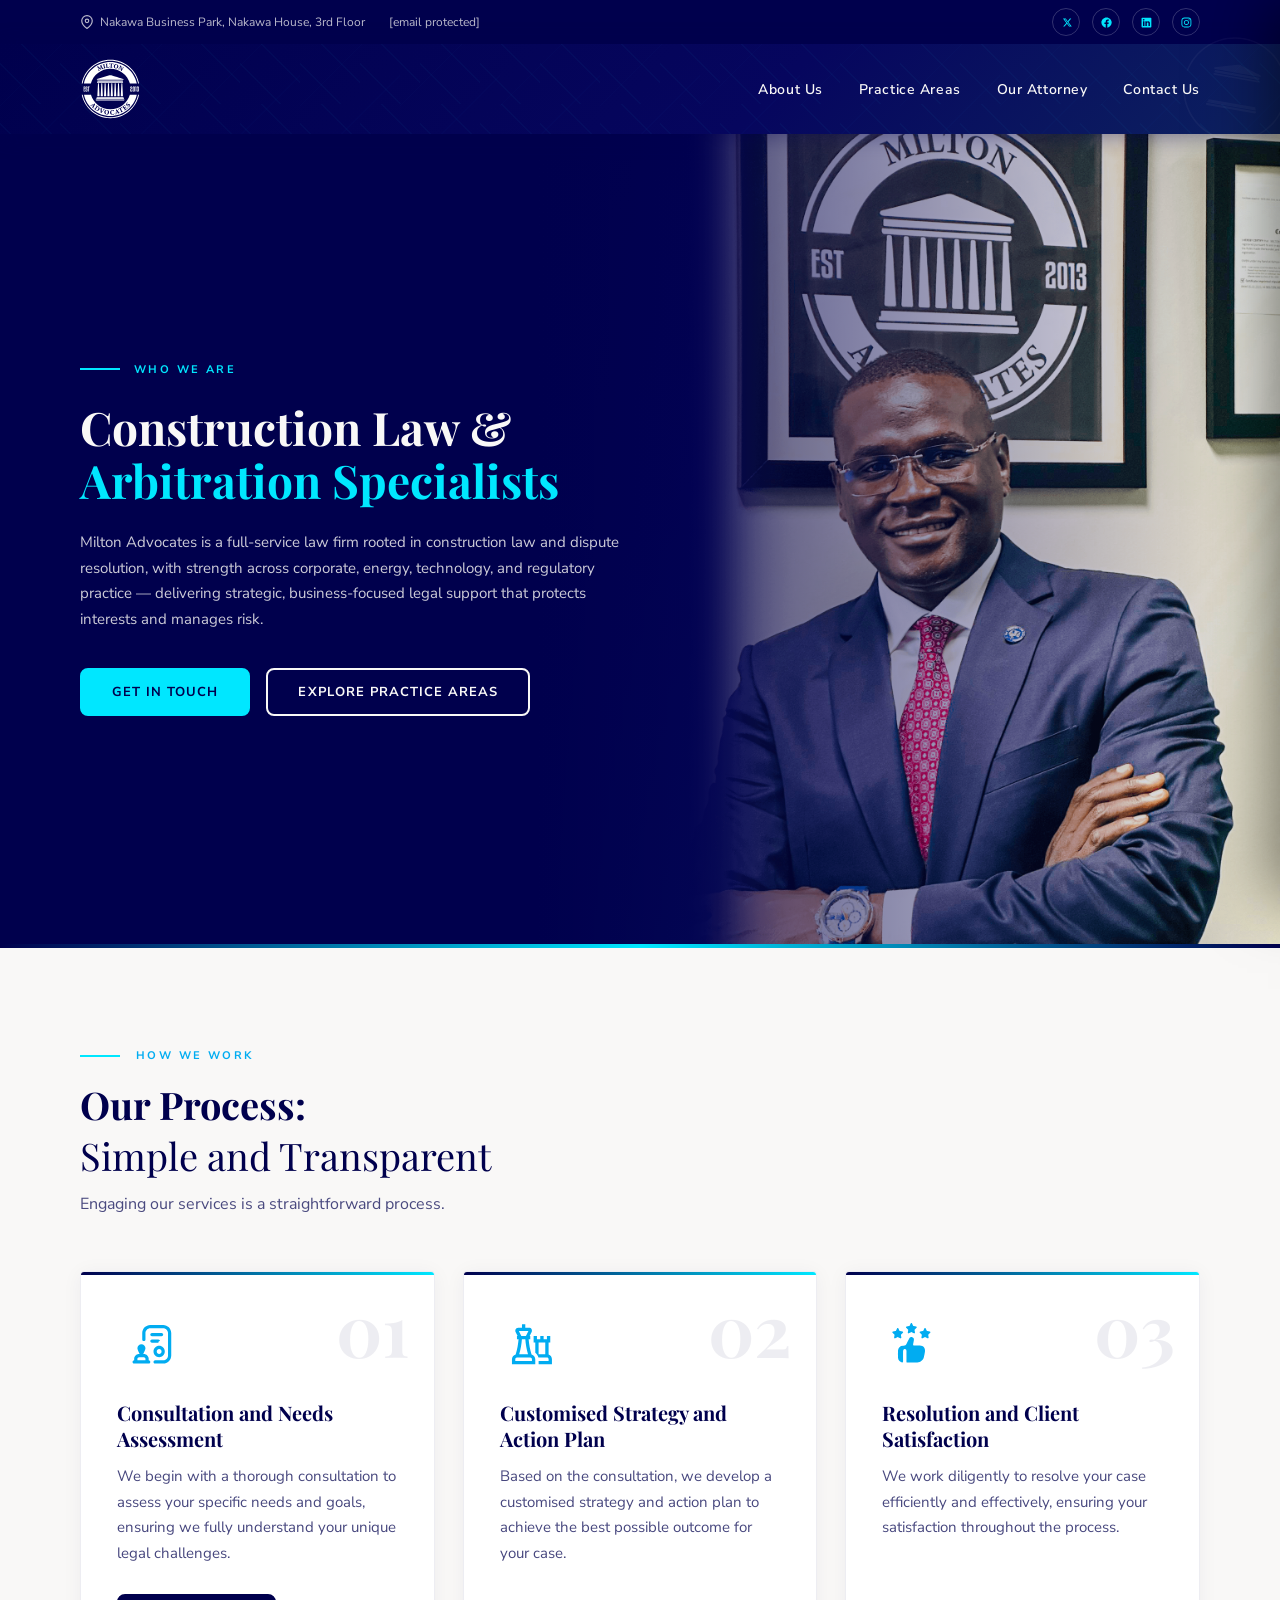
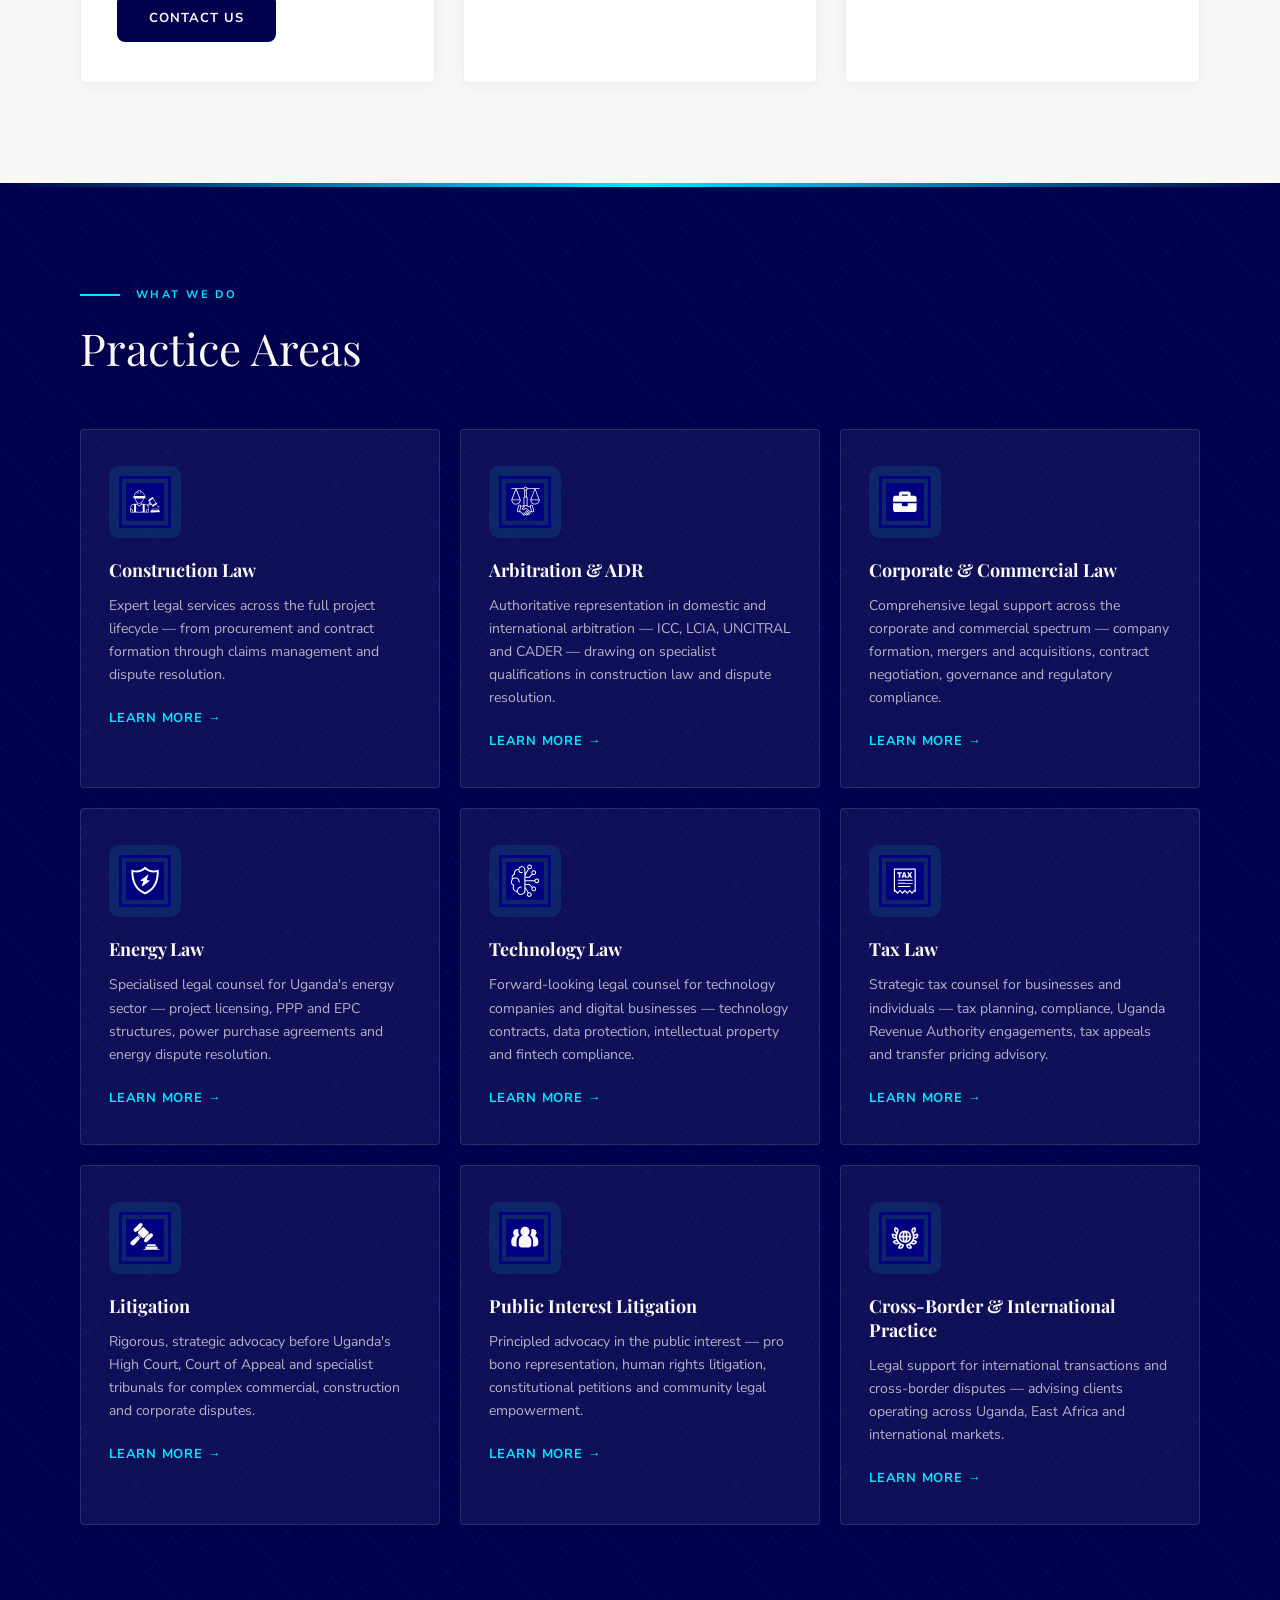
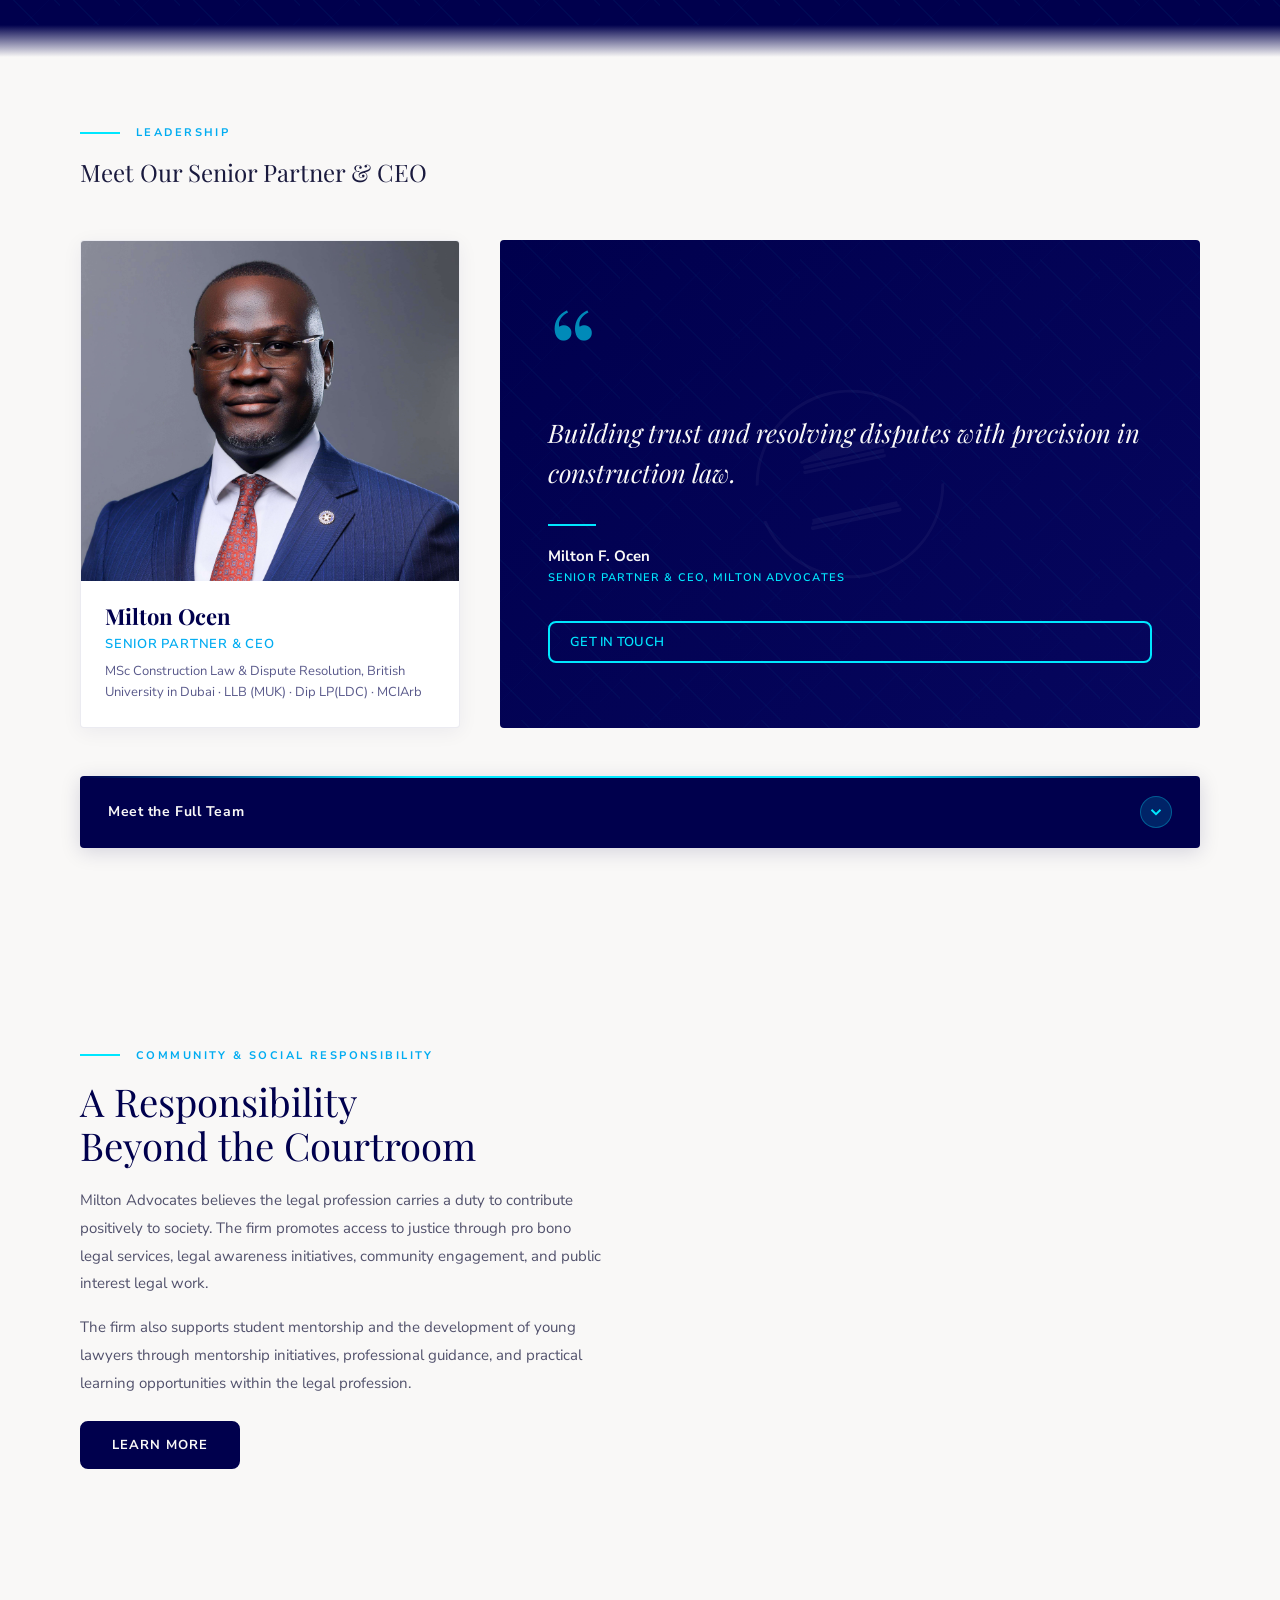
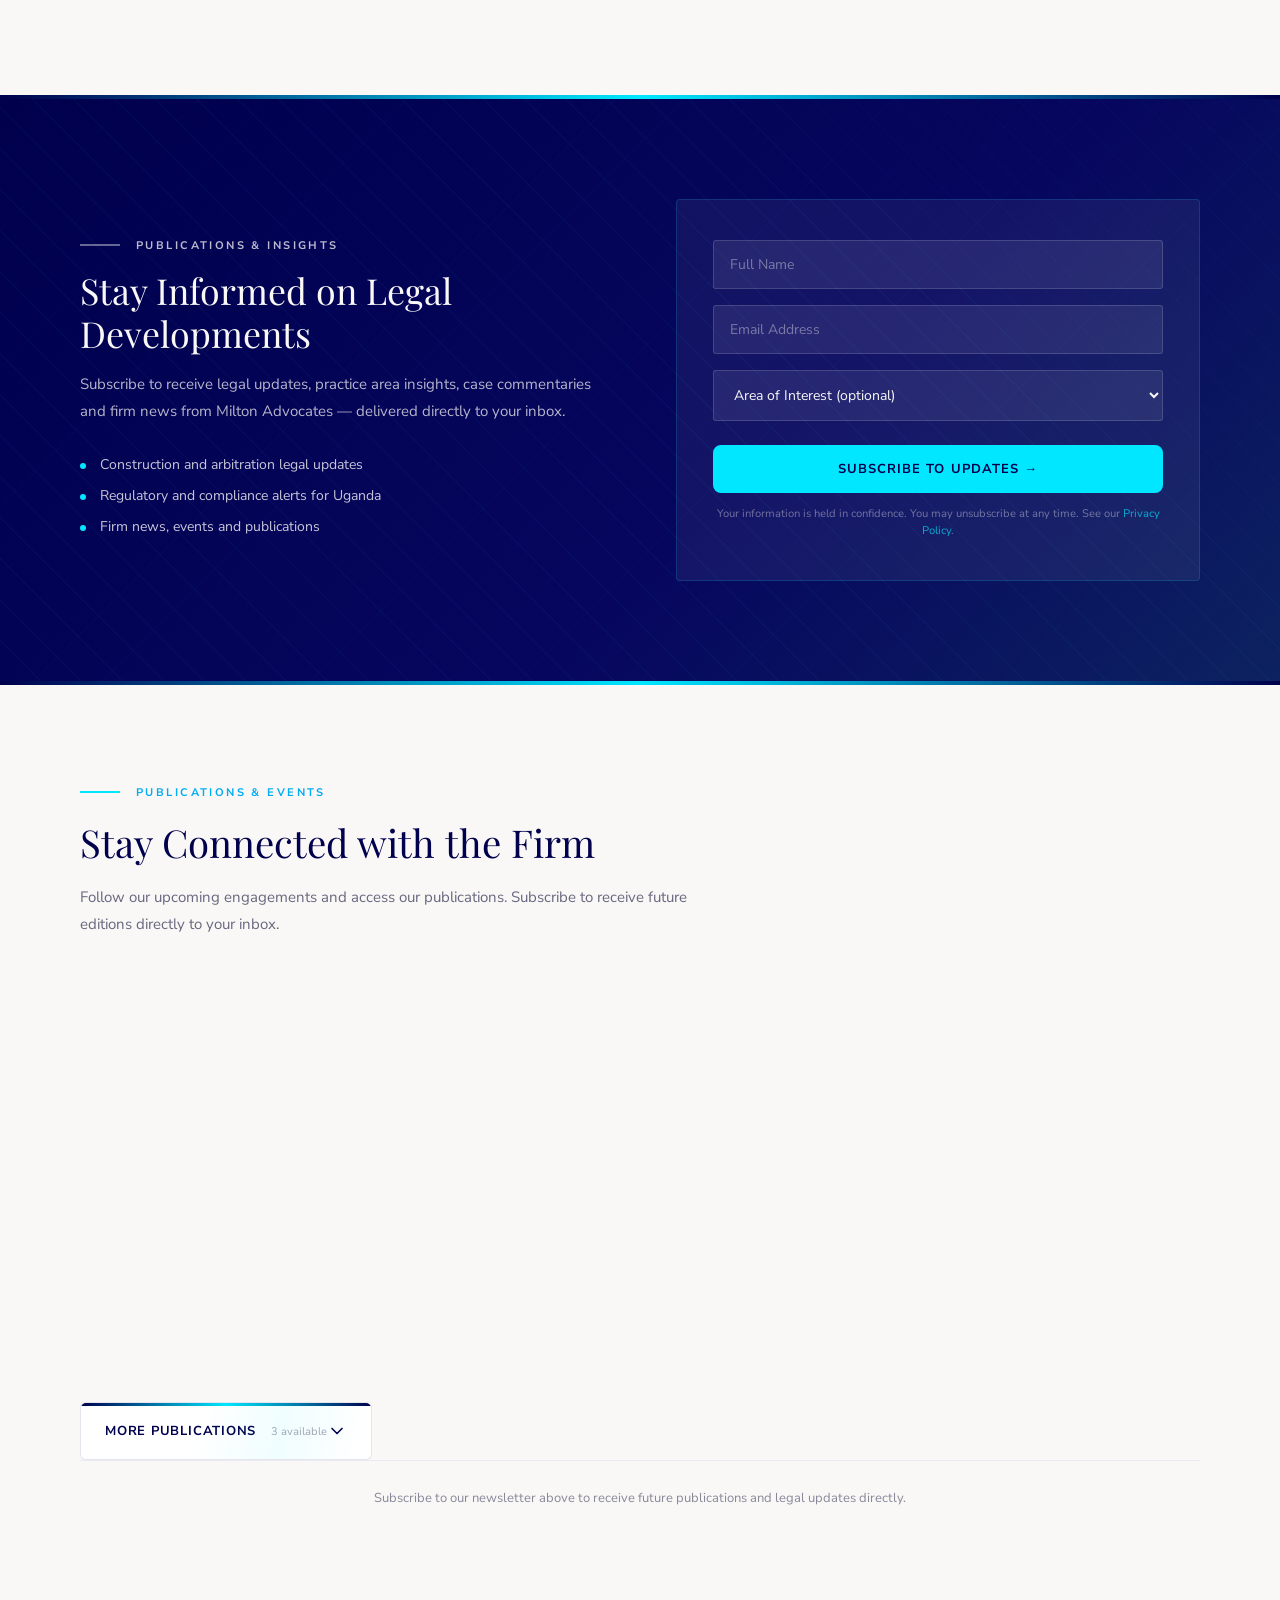
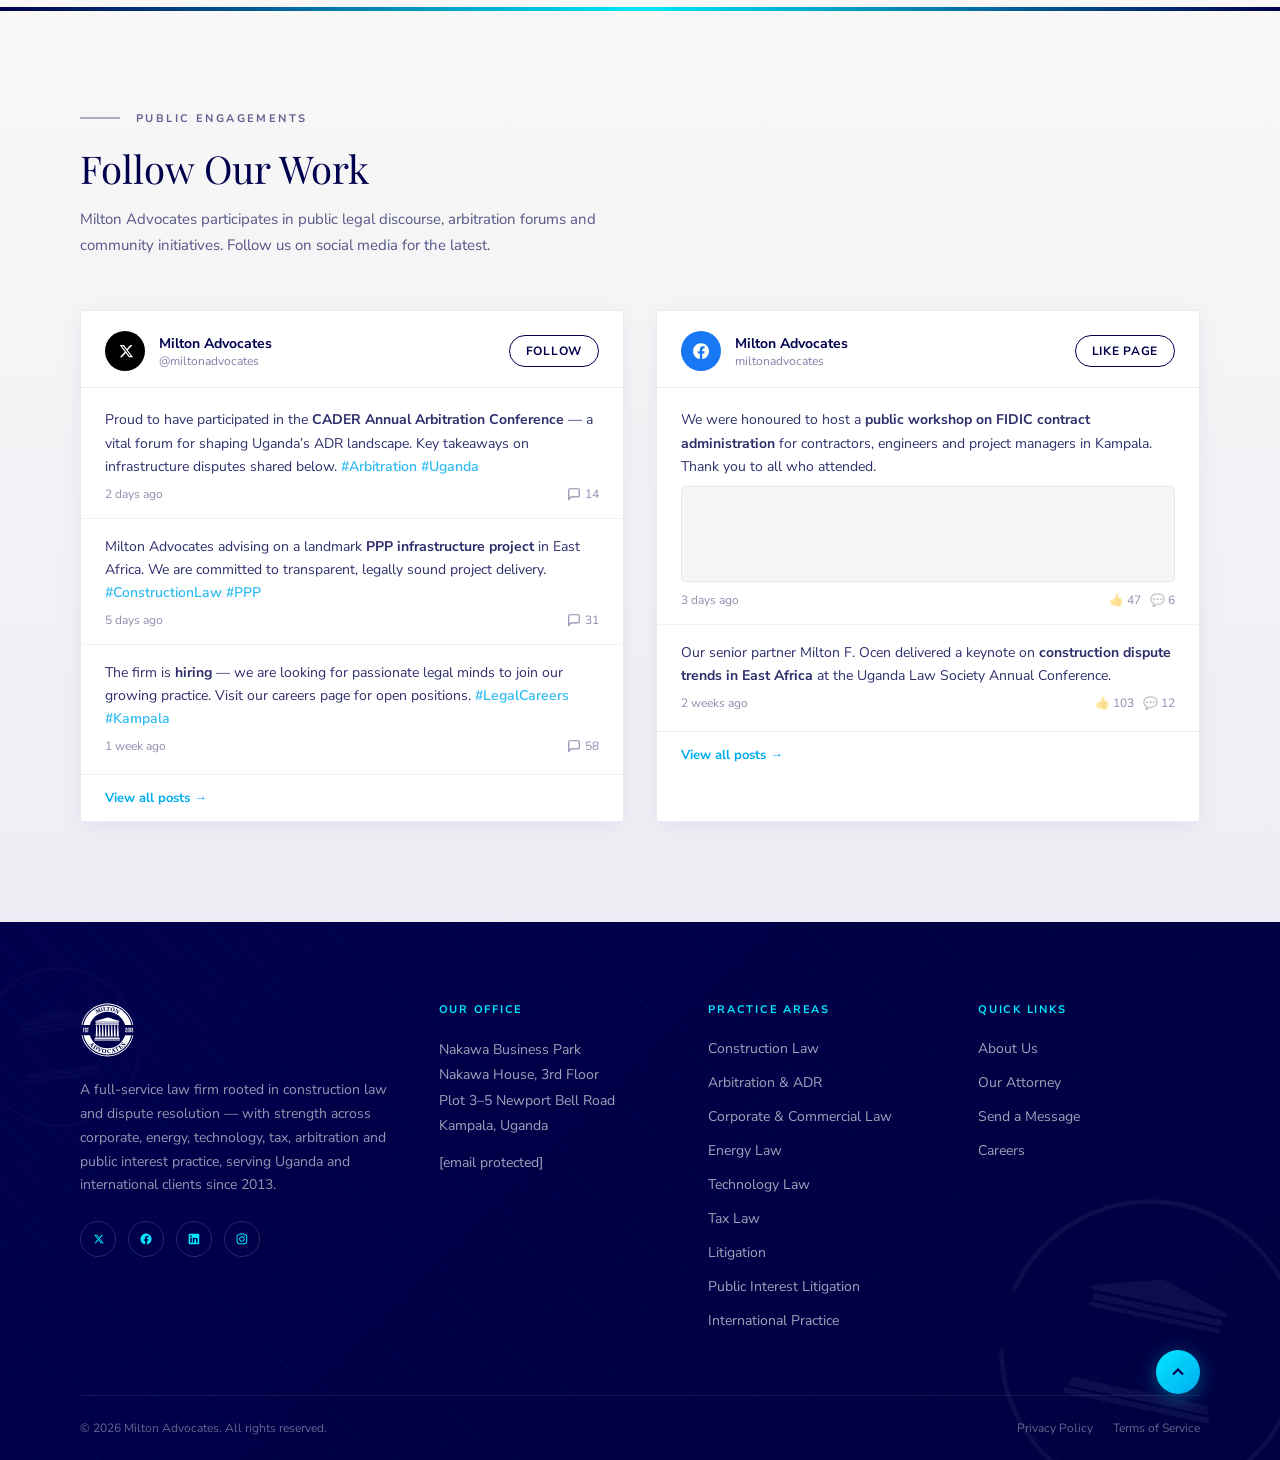
==== index.html @ 7441a6d5 "Update index.html" ====
<!DOCTYPE html>
<html lang="en">
<head>
  <meta charset="UTF-8"/>
  <meta name="viewport" content="width=device-width, initial-scale=1.0"/>
  <meta name="description" content="Milton Advocates is a full-service law firm rooted in construction law and dispute resolution, with strength across corporate, energy, technology, and regulatory practice — serving Uganda and international clients since 2013."/>
  <meta name="theme-color" content="#00004d"/>
  <link rel="icon" type="image/png" href="miltonadvocates-favicon.png"/>
  <meta property="og:title" content="Milton Advocates | Construction Law &amp; Arbitration Specialists"/>
  <meta property="og:description" content="Milton Advocates is a full-service law firm rooted in construction law and dispute resolution, with strength across corporate, energy, technology, and regulatory practice — serving Uganda and international clients since 2013."/>
  <meta property="og:type" content="website"/>
  <meta property="og:url" content="https://www.miltonadvocates.com/"/>
  <meta property="og:site_name" content="Milton Advocates"/>
  <title>Milton Advocates | Construction Law &amp; Arbitration Specialists</title>
  <link rel="preconnect" href="https://fonts.googleapis.com">
  <link rel="preconnect" href="https://fonts.gstatic.com" crossorigin>
  <link href="https://fonts.googleapis.com/css2?family=Playfair+Display:ital,wght@0,400;0,700;0,900;1,400;1,700&family=Nunito+Sans:opsz,wght@6..12,300;6..12,400;6..12,600;6..12,700&display=swap" rel="stylesheet">
  <link rel="stylesheet" href="assets/style.css"/>
</head>
<body>

<div class="top-bar">
    <div class="container">
      <div class="top-bar-left">
        <a href="https://maps.google.com/?q=UAP+Business+Park+Nakawa+House+Kampala" target="_blank" rel="noopener noreferrer">
          <svg width="14" height="14" viewBox="0 0 24 24" fill="none" stroke="currentColor" stroke-width="2"><path d="M21 10c0 7-9 13-9 13s-9-6-9-13a9 9 0 0118 0z"/><circle cx="12" cy="10" r="3"/></svg>
          Nakawa Business Park, Nakawa House, 3rd Floor
        </a>
        <a href="/cdn-cgi/l/email-protection#80e9eee6efc0ede9ecf4efeee1e4f6efe3e1f4e5f3aee3efed"><span class="__cf_email__" data-cfemail="88e1e6eee7c8e5e1e4fce7e6e9ecfee7ebe9fcedfba6ebe7e5">[email&#160;protected]</span></a>
      </div>
      <div class="top-bar-right">
        <a href="https://x.com/miltonadvocates" target="_blank" rel="noopener noreferrer" aria-label="X"><svg viewBox="0 0 102 104" fill="#00e7ff"><path d="M78.36,20.78h10.81l-23.6,26.97,27.77,36.71h-21.73l-17.03-22.26-19.47,22.26h-10.82l25.24-28.85L22.89,20.78h22.29l15.38,20.34,17.8-20.34h0Zm-3.79,57.22h5.98L41.91,26.9h-6.43l39.08,51.09h0Z"/></svg></a>
        <a href="https://facebook.com/miltonadvocates" target="_blank" rel="noopener noreferrer" aria-label="Facebook"><svg viewBox="0 0 102 104" fill="#00e7ff"><path d="M92.63,52.86c0,20.62-15.13,37.72-34.88,40.82v-28.8h9.6l1.83-11.91h-11.43v-7.73c0-3.26,1.6-6.44,6.71-6.44h5.2v-10.14s-4.72-.81-9.22-.81c-9.41,0-15.56,5.71-15.56,16.03v9.08h-10.46v11.91h10.46v28.8c-19.75-3.11-34.88-20.2-34.88-40.82C9.99,30.05,28.49,11.55,51.31,11.55s41.32,18.5,41.32,41.32Z"/></svg></a>
        <a href="https://linkedin.com/company/miltonadvocates" target="_blank" rel="noopener noreferrer" aria-label="LinkedIn"><svg viewBox="0 0 102 104" fill="#00e7ff"><path d="M78.27,80.29h-11.65v-18.24c0-4.35-.08-9.95-6.06-9.95s-7,4.74-7,9.63v18.56h-11.64V42.78h11.18v5.13h.15c2.28-3.9,6.52-6.23,11.03-6.06,11.81,0,13.98,7.77,13.98,17.87v20.58ZM28.78,37.65c-3.73,0-6.76-3.03-6.76-6.76s3.03-6.76,6.76-6.76,6.76,3.03,6.76,6.76c0,3.73-3.03,6.76-6.76,6.76h0m5.82,42.64h-11.66V42.78h11.66v37.51ZM84.08,13.31H17.09c-3.16-.03-5.76,2.5-5.8,5.67V86.25c.04,3.17,2.63,5.71,5.8,5.67H84.08c3.17,.04,5.78-2.5,5.82-5.67V18.98c-.05-3.17-2.65-5.71-5.82-5.67"/></svg></a>
        <a href="https://instagram.com/miltonadvocates" target="_blank" rel="noopener noreferrer" aria-label="Instagram"><svg viewBox="0 0 102 104" fill="#00e7ff"><path d="M50.28,19.05c10.6,0,11.86,.04,16.05,.23,4.33,.2,8.79,1.18,11.94,4.34,3.18,3.18,4.14,7.6,4.34,11.94,.19,4.19,.23,5.44,.23,16.05s-.04,11.86-.23,16.05c-.2,4.31-1.2,8.81-4.34,11.94-3.18,3.18-7.6,4.14-11.94,4.34-4.19,.19-5.44,.23-16.05,.23s-11.86-.04-16.05-.23c-4.27-.2-8.83-1.23-11.94-4.34-3.17-3.17-4.14-7.63-4.34-11.94-.19-4.19-.23-5.44-.23-16.05s.04-11.86,.23-16.05c.2-4.29,1.21-8.82,4.34-11.94,3.18-3.18,7.61-4.14,11.94-4.34,4.19-.19,5.44-.23,16.05-.23m0-7.16c-10.79,0-12.14,.05-16.38,.24-6.14,.28-12.24,1.99-16.67,6.43-4.45,4.45-6.15,10.54-6.43,16.67-.19,4.24-.24,5.59-.24,16.38s.05,12.14,.24,16.38c.28,6.13,2,12.25,6.43,16.67,4.45,4.45,10.54,6.15,16.67,6.43,4.24,.19,5.59,.24,16.38,.24s12.14-.05,16.38-.24c6.14-.28,12.24-1.99,16.67-6.43,4.46-4.46,6.15-10.54,6.43-16.67,.19-4.24,.24-5.59,.24-16.38s-.05-12.14-.24-16.38c-.28-6.14-1.99-12.24-6.43-16.67-4.44-4.44-10.55-6.15-16.67-6.43-4.24-.19-5.59-.24-16.38-.24Z"/><path d="M50.28,31.22c-11.26,0-20.39,9.13-20.39,20.39s9.13,20.39,20.39,20.39,20.39-9.13,20.39-20.39-9.13-20.39-20.39-20.39Zm0,33.63c-7.31,0-13.24-5.93-13.24-13.24s5.93-13.24,13.24-13.24,13.24,5.93,13.24,13.24-5.93,13.24-13.24,13.24Z"/><circle cx="71.49" cy="30.41" r="4.77"/></svg></a>
      </div>
    </div>
  </div>
  <nav class="navbar" id="navbar">
    <div class="navbar-watermark" aria-hidden="true"><svg viewBox="0 0 102 104" xmlns="http://www.w3.org/2000/svg"><path fill="#fff" d="M51,3C27.15,3,7.23,20.12,2.88,42.72h1.52C8.73,20.95,27.97,4.49,51,4.49s42.26,16.46,46.6,38.23h1.52C94.77,20.12,74.85,3,51,3Z"/><path fill="#fff" d="M97.52,61.69c-4.49,21.57-23.63,37.82-46.51,37.82S8.97,83.26,4.48,61.69h-1.52c4.5,22.39,24.33,39.31,48.04,39.31s43.53-16.92,48.03-39.31h-1.52Z"/><rect fill="#fff" x="29.1" y="37.66" width="42.89" height="2.04" rx=".35" ry=".35"/><path fill="#fff" d="M27.96,66.15v1.34c0,.19,.16,.35,.37,.35h44.43c.2,0,.37-.16,.37-.35v-1.34c0-.19-.16-.35-.37-.35H28.33c-.2,0-.37,.16-.37,.35Z"/><path fill="#fff" d="M27.26,67.74v.81c0,.12,.17,.21,.38,.21h45.81c.21,0,.38-.09,.38-.21v-.81c0-.12-.17-.21-.38-.21H27.64c-.21,0-.38,.09-.38,.21Z"/><path fill="#fff" d="M28.6,35.17l20.77-6.14s.04-.01,.05-.02c.2-.07,1.58-.54,3.05,0,1.47,.55,17.65,5.44,20.06,6.17,.24,.07,.44,.25,.53,.49,.14,.36,.12,.83-.93,.89-1.69,.1-41.3,0-42.6,0-1.03,0-1.62-.25-1.51-.81,.06-.28,.29-.5,.57-.58Z"/><path fill="#fff" d="M71.49,42.12H29.34c-1.09,0-.77-1.39-.77-1.39l.06-.2h43.56l.06,.2s.33,1.39-.77,1.39Z"/><path fill="#fff" d="M73.56,71.44H27.28c-1.2,0-.84-1.69-.84-1.69l.07-.24h47.83l.06,.24s.36,1.69-.84,1.69Z"/></svg></div>
    <div class="container">
      <a href="index.html" class="nav-logo"><?xml version="1.0" encoding="UTF-8"?><svg style="height:62px;width:auto;" id="a" xmlns="http://www.w3.org/2000/svg" viewBox="0 0 102 104"><defs><style>.b{fill:#fff;}</style></defs><path class="b" d="M23.33,77.53c-.65,.3-1.6,.78-2.13,1.03-.05,.03-.07,.06-.05,.07,.08,.1,.25,.27,.47,.51,.28,.28,.48,.49,.57,.58,0,0,.06,0,.08-.02,.18-.35,.78-1.49,1.09-2.13,0,0-.03-.04-.04-.04Zm7.74,5.28c-.19-.51-.6-.91-1.05-1.21-.15-.1-.31-.18-.37-.18-.05-.02-.13,.05-.17,.09-.28,.4-1.06,1.57-1.68,2.5-.65,.97-1.18,1.77-1.36,2.1-.04,.09-.08,.28-.06,.42,.08,.38,.5,.73,.67,.84,.41,.26,.89,.35,1.49,.16,.68-.25,1.29-.69,1.98-1.72,.62-.92,.89-2.09,.54-3Zm0,0c-.19-.51-.6-.91-1.05-1.21-.15-.1-.31-.18-.37-.18-.05-.02-.13,.05-.17,.09-.28,.4-1.06,1.57-1.68,2.5-.65,.97-1.18,1.77-1.36,2.1-.04,.09-.08,.28-.06,.42,.08,.38,.5,.73,.67,.84,.41,.26,.89,.35,1.49,.16,.68-.25,1.29-.69,1.98-1.72,.62-.92,.89-2.09,.54-3Zm-7.74-5.28c-.65,.3-1.6,.78-2.13,1.03-.05,.03-.07,.06-.05,.07,.08,.1,.25,.27,.47,.51,.28,.28,.48,.49,.57,.58,0,0,.06,0,.08-.02,.18-.35,.78-1.49,1.09-2.13,0,0-.03-.04-.04-.04Zm0,0c-.65,.3-1.6,.78-2.13,1.03-.05,.03-.07,.06-.05,.07,.08,.1,.25,.27,.47,.51,.28,.28,.48,.49,.57,.58,0,0,.06,0,.08-.02,.18-.35,.78-1.49,1.09-2.13,0,0-.03-.04-.04-.04Zm7.74,5.28c-.19-.51-.6-.91-1.05-1.21-.15-.1-.31-.18-.37-.18-.05-.02-.13,.05-.17,.09-.28,.4-1.06,1.57-1.68,2.5-.65,.97-1.18,1.77-1.36,2.1-.04,.09-.08,.28-.06,.42,.08,.38,.5,.73,.67,.84,.41,.26,.89,.35,1.49,.16,.68-.25,1.29-.69,1.98-1.72,.62-.92,.89-2.09,.54-3Zm15.13,5.39c-.29-.34-.62-.55-1.07-.61-.34-.06-.7-.02-.96,.13-.74,.39-1.14,1.37-1.32,2.51-.17,1.09-.09,2.54,.63,3.41,.29,.33,.66,.57,1.15,.65,.32,.06,.7-.04,.97-.24,.64-.44,.99-1.48,1.15-2.51,.2-1.21,.09-2.57-.55-3.35Zm0,0c-.29-.34-.62-.55-1.07-.61-.34-.06-.7-.02-.96,.13-.74,.39-1.14,1.37-1.32,2.51-.17,1.09-.09,2.54,.63,3.41,.29,.33,.66,.57,1.15,.65,.32,.06,.7-.04,.97-.24,.64-.44,.99-1.48,1.15-2.51,.2-1.21,.09-2.57-.55-3.35Zm-15.13-5.39c-.19-.51-.6-.91-1.05-1.21-.15-.1-.31-.18-.37-.18-.05-.02-.13,.05-.17,.09-.28,.4-1.06,1.57-1.68,2.5-.65,.97-1.18,1.77-1.36,2.1-.04,.09-.08,.28-.06,.42,.08,.38,.5,.73,.67,.84,.41,.26,.89,.35,1.49,.16,.68-.25,1.29-.69,1.98-1.72,.62-.92,.89-2.09,.54-3Zm-7.74-5.28c-.65,.3-1.6,.78-2.13,1.03-.05,.03-.07,.06-.05,.07,.08,.1,.25,.27,.47,.51,.28,.28,.48,.49,.57,.58,0,0,.06,0,.08-.02,.18-.35,.78-1.49,1.09-2.13,0,0-.03-.04-.04-.04Zm0,0c-.65,.3-1.6,.78-2.13,1.03-.05,.03-.07,.06-.05,.07,.08,.1,.25,.27,.47,.51,.28,.28,.48,.49,.57,.58,0,0,.06,0,.08-.02,.18-.35,.78-1.49,1.09-2.13,0,0-.03-.04-.04-.04Zm7.74,5.28c-.19-.51-.6-.91-1.05-1.21-.15-.1-.31-.18-.37-.18-.05-.02-.13,.05-.17,.09-.28,.4-1.06,1.57-1.68,2.5-.65,.97-1.18,1.77-1.36,2.1-.04,.09-.08,.28-.06,.42,.08,.38,.5,.73,.67,.84,.41,.26,.89,.35,1.49,.16,.68-.25,1.29-.69,1.98-1.72,.62-.92,.89-2.09,.54-3Zm15.13,5.39c-.29-.34-.62-.55-1.07-.61-.34-.06-.7-.02-.96,.13-.74,.39-1.14,1.37-1.32,2.51-.17,1.09-.09,2.54,.63,3.41,.29,.33,.66,.57,1.15,.65,.32,.06,.7-.04,.97-.24,.64-.44,.99-1.48,1.15-2.51,.2-1.21,.09-2.57-.55-3.35Zm14.86,.03s-.05,0-.05,0c-.05,.73-.08,1.78-.11,2.37,0,.05,.02,.08,.05,.08,.13-.03,.35-.09,.67-.18,.39-.11,.66-.19,.78-.23,0,0,.02-.05,.02-.08-.23-.33-.94-1.4-1.36-1.98Zm0,0s-.05,0-.05,0c-.05,.73-.08,1.78-.11,2.37,0,.05,.02,.08,.05,.08,.13-.03,.35-.09,.67-.18,.39-.11,.66-.19,.78-.23,0,0,.02-.05,.02-.08-.23-.33-.94-1.4-1.36-1.98Zm-14.86-.03c-.29-.34-.62-.55-1.07-.61-.34-.06-.7-.02-.96,.13-.74,.39-1.14,1.37-1.32,2.51-.17,1.09-.09,2.54,.63,3.41,.29,.33,.66,.57,1.15,.65,.32,.06,.7-.04,.97-.24,.64-.44,.99-1.48,1.15-2.51,.2-1.21,.09-2.57-.55-3.35Zm-15.13-5.39c-.19-.51-.6-.91-1.05-1.21-.15-.1-.31-.18-.37-.18-.05-.02-.13,.05-.17,.09-.28,.4-1.06,1.57-1.68,2.5-.65,.97-1.18,1.77-1.36,2.1-.04,.09-.08,.28-.06,.42,.08,.38,.5,.73,.67,.84,.41,.26,.89,.35,1.49,.16,.68-.25,1.29-.69,1.98-1.72,.62-.92,.89-2.09,.54-3Zm-7.74-5.28c-.65,.3-1.6,.78-2.13,1.03-.05,.03-.07,.06-.05,.07,.08,.1,.25,.27,.47,.51,.28,.28,.48,.49,.57,.58,0,0,.06,0,.08-.02,.18-.35,.78-1.49,1.09-2.13,0,0-.03-.04-.04-.04Zm0,0c-.65,.3-1.6,.78-2.13,1.03-.05,.03-.07,.06-.05,.07,.08,.1,.25,.27,.47,.51,.28,.28,.48,.49,.57,.58,0,0,.06,0,.08-.02,.18-.35,.78-1.49,1.09-2.13,0,0-.03-.04-.04-.04Zm7.74,5.28c-.19-.51-.6-.91-1.05-1.21-.15-.1-.31-.18-.37-.18-.05-.02-.13,.05-.17,.09-.28,.4-1.06,1.57-1.68,2.5-.65,.97-1.18,1.77-1.36,2.1-.04,.09-.08,.28-.06,.42,.08,.38,.5,.73,.67,.84,.41,.26,.89,.35,1.49,.16,.68-.25,1.29-.69,1.98-1.72,.62-.92,.89-2.09,.54-3Zm15.13,5.39c-.29-.34-.62-.55-1.07-.61-.34-.06-.7-.02-.96,.13-.74,.39-1.14,1.37-1.32,2.51-.17,1.09-.09,2.54,.63,3.41,.29,.33,.66,.57,1.15,.65,.32,.06,.7-.04,.97-.24,.64-.44,.99-1.48,1.15-2.51,.2-1.21,.09-2.57-.55-3.35Zm14.86,.03s-.05,0-.05,0c-.05,.73-.08,1.78-.11,2.37,0,.05,.02,.08,.05,.08,.13-.03,.35-.09,.67-.18,.39-.11,.66-.19,.78-.23,0,0,.02-.05,.02-.08-.23-.33-.94-1.4-1.36-1.98Zm0,0s-.05,0-.05,0c-.05,.73-.08,1.78-.11,2.37,0,.05,.02,.08,.05,.08,.13-.03,.35-.09,.67-.18,.39-.11,.66-.19,.78-.23,0,0,.02-.05,.02-.08-.23-.33-.94-1.4-1.36-1.98Zm-14.86-.03c-.29-.34-.62-.55-1.07-.61-.34-.06-.7-.02-.96,.13-.74,.39-1.14,1.37-1.32,2.51-.17,1.09-.09,2.54,.63,3.41,.29,.33,.66,.57,1.15,.65,.32,.06,.7-.04,.97-.24,.64-.44,.99-1.48,1.15-2.51,.2-1.21,.09-2.57-.55-3.35Zm-15.13-5.39c-.19-.51-.6-.91-1.05-1.21-.15-.1-.31-.18-.37-.18-.05-.02-.13,.05-.17,.09-.28,.4-1.06,1.57-1.68,2.5-.65,.97-1.18,1.77-1.36,2.1-.04,.09-.08,.28-.06,.42,.08,.38,.5,.73,.67,.84,.41,.26,.89,.35,1.49,.16,.68-.25,1.29-.69,1.98-1.72,.62-.92,.89-2.09,.54-3Zm-7.74-5.28c-.65,.3-1.6,.78-2.13,1.03-.05,.03-.07,.06-.05,.07,.08,.1,.25,.27,.47,.51,.28,.28,.48,.49,.57,.58,0,0,.06,0,.08-.02,.18-.35,.78-1.49,1.09-2.13,0,0-.03-.04-.04-.04Zm60.32-15.84c-4.17,14.09-17.21,24.36-32.64,24.36s-28.49-10.27-32.65-24.36H6.69c4.44,20.39,22.6,35.66,44.32,35.66s39.86-15.27,44.3-35.66h-11.66Zm-61.17,23.02c-.22-.22-.56-.63-1.22-1.3-.71-.73-1-.97-1.32-1.3,.04-.08,.24-.28,.3-.29,.2,.14,.41,.28,.54,.31,.14,.05,.23-.04,.25-.07,.23-.35,.62-1.14,.81-1.56,0-.03,0-.1-.03-.14-.12-.15-.42-.43-.64-.66-.34-.36-.56-.58-.69-.7-.03-.02-.12-.03-.17-.02-.57,.27-1.25,.57-1.4,.73-.11,.12-.22,.25-.05,.52,.09,.18,.2,.33,.32,.51,0,.07-.25,.25-.32,.26-.25-.25-.55-.61-1.04-1.12-.31-.32-.69-.66-.98-.96,0-.07,.22-.28,.29-.28,.69,.51,.89,.56,1.62,.27,1.6-.62,4.22-1.8,5.06-2.19,.24-.1,.61-.29,.78-.42,.11,.14,.26,.31,.41,.47,.18,.18,.32,.3,.44,.42l-.36,.63c-.56,1.13-1.87,3.74-2.35,4.79-.44,.99-.47,1.1,.06,1.86-.02,.06-.26,.25-.33,.25Zm9.71,1.98c-.71,1.07-1.65,1.6-2.6,1.72-1.24,.16-2.32-.28-3.41-1.01-.61-.4-1.47-1.03-2.43-1.68l-.38-.25c0-.08,.18-.36,.23-.34,.28,.14,.45,.22,.66,.29,.25,.09,.44,0,.65-.24,.2-.25,.79-1.13,1.57-2.3,.72-1.08,1.05-1.57,1.33-2.06,.15-.27,.17-.39,0-.62-.09-.13-.34-.36-.49-.49,0-.07,.19-.31,.25-.33,.21,.14,1.2,.85,1.49,1.05,.79,.51,1.13,.69,1.93,1.22,.9,.59,1.45,1.24,1.72,2.04,.3,1,.09,2.1-.52,3.01Zm4.61,4.27c-.62,.64-1,1.09-1.23,1.39-.22-.11-.73-.31-.98-.39,.03-.55,.05-1.13,.05-1.81,0-1.8,0-3.32,0-4.25-.03-.99-.09-1.29-.42-1.55-.13-.1-.24-.17-.44-.29,0-.09,.14-.37,.2-.38,.38,.15,1.1,.48,1.71,.72,.73,.29,1.51,.56,1.74,.65,.05,.06-.08,.36-.13,.39-.33-.07-.57-.08-.67-.06-.09,.04-.15,.12-.17,.29-.03,.74,0,3.98,0,4.68,0,0,.04,.04,.07,.02,.57-.52,2.39-2.51,2.88-3.15,.27-.32,.32-.57,.06-.77-.15-.11-.38-.26-.66-.41,0-.08,.14-.37,.2-.38,.2,.08,.57,.27,1.39,.59,.73,.29,1.1,.4,1.36,.5,.03,.05-.06,.33-.13,.39-.28-.06-.52-.09-.66-.08-.35,.05-.58,.25-1.01,.66-.7,.7-2,2.04-3.13,3.22Zm11.95,.49c-.14,.89-.51,1.73-1.1,2.31-.95,.91-2.21,1.21-3.46,1.01-1.35-.21-2.21-.78-2.76-1.55-.6-.89-.72-2-.57-2.91,.16-.96,.6-1.93,1.54-2.53,.79-.57,1.88-.86,3.14-.66,2.5,.4,3.54,2.31,3.22,4.33Zm8.1,3.29c-.39,.15-.91,.36-1.8,.41-2.71,.19-4.42-1.03-4.6-3.66-.08-1.36,.48-2.68,1.77-3.42,.63-.38,1.42-.61,2.42-.68,.95-.07,1.93,.04,2.48,.03-.05,.38-.1,1.39-.06,2.04-.05,.08-.41,.13-.44,.07-.17-.69-.29-1.15-.79-1.4-.47-.23-.95-.25-1.44-.22-1.28,.08-2.1,1.14-1.95,3.34,.1,1.65,.95,3.36,2.91,3.23,.35-.02,.81-.1,1.15-.45,.28-.28,.6-.79,.84-1.27,.09,.02,.31,.12,.38,.23-.11,.5-.54,1.52-.87,1.76Zm10.07-2.33c-.29,.08-.82,.2-1.72,.44-.99,.28-1.34,.41-1.78,.55-.05-.07-.13-.35-.11-.41,.22-.11,.44-.23,.53-.32,.1-.1,.08-.23,.06-.25-.21-.36-.72-1.09-.99-1.45-.04-.02-.09-.07-.14-.05-.19,.04-.58,.16-.9,.25-.46,.13-.77,.22-.93,.27-.03,0-.08,.09-.09,.14-.04,.63-.09,1.38-.04,1.57,.06,.17,.13,.32,.43,.3,.21,0,.39-.02,.61-.05,.05,.04,.09,.35,.08,.41-.34,.09-.81,.19-1.49,.39-.43,.11-.9,.28-1.31,.4-.05-.05-.14-.33-.11-.4,.78-.36,.91-.51,1.02-1.29,.21-1.71,.43-4.56,.48-5.49,.03-.25,.04-.68,0-.89,.18-.04,.41-.09,.61-.14,.25-.08,.41-.13,.57-.19l.4,.62c.73,1.02,2.4,3.42,3.09,4.34,.66,.87,.74,.94,1.66,.84,.04,.04,.09,.35,.07,.4Zm3.44-1.73c-.99,.49-1.55,.8-1.9,.97-.08-.03-.22-.3-.18-.37,.25-.17,.52-.34,.64-.45,.25-.21,.28-.37,.08-.87-.5-1.12-1.5-3.13-2.33-4.83,0-.02-.07-.08-.09-.06-.21,.08-.81,.37-1.06,.51-.22,.13-.33,.29-.34,.66,0,.31,0,.7,.07,1.12-.03,.06-.41,.15-.47,.09-.13-.49-.47-1.46-.68-1.97,0-.02,.03-.11,.07-.11,.41-.06,.81-.23,1.07-.35l3.86-1.89c.59-.28,.93-.51,1.17-.74,.04,0,.1,.04,.11,.06,.11,.52,.38,1.29,.67,2.03-.03,.07-.33,.23-.4,.23-.25-.37-.46-.64-.7-.87-.22-.21-.37-.21-.59-.13-.31,.11-.99,.46-1.15,.55-.02,.03-.02,.07,0,.11,.76,1.55,2.08,4.29,2.45,4.96,.11,.21,.25,.4,.52,.37,.22-.02,.39-.09,.8-.23,.07,.03,.18,.32,.16,.39-.44,.21-1.05,.47-1.79,.83Zm9.01-5.73c-.81,.61-1.77,1.28-2.8,2.05-.51,.39-1.2,.95-1.72,1.35-.08-.06-.23-.26-.25-.33,.3-.3,.52-.53,.62-.67,.13-.18,.15-.36-.08-.67-.39-.57-.9-1.24-1.73-2.36-.55-.72-1.12-1.48-1.41-1.8-.23-.25-.35-.28-.57-.2-.19,.06-.38,.17-.57,.29-.08-.02-.25-.29-.23-.35,.38-.28,1.01-.72,1.49-1.07l1.94-1.48c.38-.28,.91-.71,1.22-1.01,0,0,.05,0,.07,.02,.15,.35,.58,1,.97,1.56-.03,.08-.28,.3-.35,.31-.33-.32-.54-.49-.73-.58-.25-.11-.44-.04-.59,.05-.27,.17-1.21,.88-1.35,1.02-.05,.05,0,.2,.03,.25,.46,.63,.92,1.22,1.42,1.88,.04,.04,.1,.05,.13,.02,.25-.19,.92-.69,1.22-.94,.2-.16,.22-.31,.08-.6-.04-.11-.11-.25-.18-.41,.02-.07,.32-.27,.4-.27,.17,.24,.43,.67,.67,.98,.2,.25,.55,.7,.75,.96-.02,.07-.29,.29-.37,.29l-.4-.32c-.17-.1-.33-.15-.55-.03-.19,.11-.93,.68-1.22,.89-.03,.02-.02,.12,0,.14l1.29,1.71c.11,.15,.31,.23,.44,.16,.22-.09,.72-.42,1.25-.84,.44-.33,.55-.47,.57-.89,.03-.35-.05-.83-.16-1.28,.07-.06,.38-.16,.45-.14,.12,.25,.57,1.3,.63,1.76,.03,.11,.04,.22-.39,.54Zm2.18-2.25c-.24-.04-1.38-.77-1.7-1.06-.03-.08,.11-.38,.19-.41,.8,.38,1.36,.47,1.91,.38,.39-.08,.75-.33,1-.58,.39-.41,.45-.98,0-1.39-.41-.39-.84-.47-2.11-.11-1.18,.31-2.19,.57-3.13-.31-1.05-.98-.79-2.37,.16-3.39,.64-.69,1.09-.94,1.54-1.35,.28,.38,.65,.83,1.18,1.39,0,.08-.21,.3-.27,.33-.62-.43-.98-.56-1.34-.48-.32,.04-.57,.2-.82,.47-.44,.47-.39,1.07,.03,1.46,.38,.35,.79,.39,1.38,.25,.59-.16,.94-.25,1.53-.42,1.02-.27,1.69-.2,2.33,.4,.94,.89,.99,2.35-.3,3.72-.57,.61-1.24,.99-1.56,1.11Zm-20.53,5.54c-.05,.73-.08,1.78-.11,2.37,0,.05,.02,.08,.05,.08,.13-.03,.35-.09,.67-.18,.39-.11,.66-.19,.78-.23,0,0,.02-.05,.02-.08-.23-.33-.94-1.4-1.36-1.98,0,0-.05,0-.05,0Zm-15.89-.65c-.34-.06-.7-.02-.96,.13-.74,.39-1.14,1.37-1.32,2.51-.17,1.09-.09,2.54,.63,3.41,.29,.33,.66,.57,1.15,.65,.32,.06,.7-.04,.97-.24,.64-.44,.99-1.48,1.15-2.51,.2-1.21,.09-2.57-.55-3.35-.29-.34-.62-.55-1.07-.61Zm-15.11-5.98c-.15-.1-.31-.18-.37-.18-.05-.02-.13,.05-.17,.09-.28,.4-1.06,1.57-1.68,2.5-.65,.97-1.18,1.77-1.36,2.1-.04,.09-.08,.28-.06,.42,.08,.38,.5,.73,.67,.84,.41,.26,.89,.35,1.49,.16,.68-.25,1.29-.69,1.98-1.72,.62-.92,.89-2.09,.54-3-.19-.51-.6-.91-1.05-1.21Zm-6.69-4.07c-.65,.3-1.6,.78-2.13,1.03-.05,.03-.07,.06-.05,.07,.08,.1,.25,.27,.47,.51,.28,.28,.48,.49,.57,.58,0,0,.06,0,.08-.02,.18-.35,.78-1.49,1.09-2.13,0,0-.03-.04-.04-.04Zm0,0c-.65,.3-1.6,.78-2.13,1.03-.05,.03-.07,.06-.05,.07,.08,.1,.25,.27,.47,.51,.28,.28,.48,.49,.57,.58,0,0,.06,0,.08-.02,.18-.35,.78-1.49,1.09-2.13,0,0-.03-.04-.04-.04Zm7.74,5.28c-.19-.51-.6-.91-1.05-1.21-.15-.1-.31-.18-.37-.18-.05-.02-.13,.05-.17,.09-.28,.4-1.06,1.57-1.68,2.5-.65,.97-1.18,1.77-1.36,2.1-.04,.09-.08,.28-.06,.42,.08,.38,.5,.73,.67,.84,.41,.26,.89,.35,1.49,.16,.68-.25,1.29-.69,1.98-1.72,.62-.92,.89-2.09,.54-3Zm15.13,5.39c-.29-.34-.62-.55-1.07-.61-.34-.06-.7-.02-.96,.13-.74,.39-1.14,1.37-1.32,2.51-.17,1.09-.09,2.54,.63,3.41,.29,.33,.66,.57,1.15,.65,.32,.06,.7-.04,.97-.24,.64-.44,.99-1.48,1.15-2.51,.2-1.21,.09-2.57-.55-3.35Zm14.86,.03s-.05,0-.05,0c-.05,.73-.08,1.78-.11,2.37,0,.05,.02,.08,.05,.08,.13-.03,.35-.09,.67-.18,.39-.11,.66-.19,.78-.23,0,0,.02-.05,.02-.08-.23-.33-.94-1.4-1.36-1.98Zm0,0s-.05,0-.05,0c-.05,.73-.08,1.78-.11,2.37,0,.05,.02,.08,.05,.08,.13-.03,.35-.09,.67-.18,.39-.11,.66-.19,.78-.23,0,0,.02-.05,.02-.08-.23-.33-.94-1.4-1.36-1.98Zm-14.86-.03c-.29-.34-.62-.55-1.07-.61-.34-.06-.7-.02-.96,.13-.74,.39-1.14,1.37-1.32,2.51-.17,1.09-.09,2.54,.63,3.41,.29,.33,.66,.57,1.15,.65,.32,.06,.7-.04,.97-.24,.64-.44,.99-1.48,1.15-2.51,.2-1.21,.09-2.57-.55-3.35Zm-15.13-5.39c-.19-.51-.6-.91-1.05-1.21-.15-.1-.31-.18-.37-.18-.05-.02-.13,.05-.17,.09-.28,.4-1.06,1.57-1.68,2.5-.65,.97-1.18,1.77-1.36,2.1-.04,.09-.08,.28-.06,.42,.08,.38,.5,.73,.67,.84,.41,.26,.89,.35,1.49,.16,.68-.25,1.29-.69,1.98-1.72,.62-.92,.89-2.09,.54-3Zm-7.74-5.28c-.65,.3-1.6,.78-2.13,1.03-.05,.03-.07,.06-.05,.07,.08,.1,.25,.27,.47,.51,.28,.28,.48,.49,.57,.58,0,0,.06,0,.08-.02,.18-.35,.78-1.49,1.09-2.13,0,0-.03-.04-.04-.04Zm0,0c-.65,.3-1.6,.78-2.13,1.03-.05,.03-.07,.06-.05,.07,.08,.1,.25,.27,.47,.51,.28,.28,.48,.49,.57,.58,0,0,.06,0,.08-.02,.18-.35,.78-1.49,1.09-2.13,0,0-.03-.04-.04-.04Zm7.74,5.28c-.19-.51-.6-.91-1.05-1.21-.15-.1-.31-.18-.37-.18-.05-.02-.13,.05-.17,.09-.28,.4-1.06,1.57-1.68,2.5-.65,.97-1.18,1.77-1.36,2.1-.04,.09-.08,.28-.06,.42,.08,.38,.5,.73,.67,.84,.41,.26,.89,.35,1.49,.16,.68-.25,1.29-.69,1.98-1.72,.62-.92,.89-2.09,.54-3Zm15.13,5.39c-.29-.34-.62-.55-1.07-.61-.34-.06-.7-.02-.96,.13-.74,.39-1.14,1.37-1.32,2.51-.17,1.09-.09,2.54,.63,3.41,.29,.33,.66,.57,1.15,.65,.32,.06,.7-.04,.97-.24,.64-.44,.99-1.48,1.15-2.51,.2-1.21,.09-2.57-.55-3.35Zm0,0c-.29-.34-.62-.55-1.07-.61-.34-.06-.7-.02-.96,.13-.74,.39-1.14,1.37-1.32,2.51-.17,1.09-.09,2.54,.63,3.41,.29,.33,.66,.57,1.15,.65,.32,.06,.7-.04,.97-.24,.64-.44,.99-1.48,1.15-2.51,.2-1.21,.09-2.57-.55-3.35Zm-15.13-5.39c-.19-.51-.6-.91-1.05-1.21-.15-.1-.31-.18-.37-.18-.05-.02-.13,.05-.17,.09-.28,.4-1.06,1.57-1.68,2.5-.65,.97-1.18,1.77-1.36,2.1-.04,.09-.08,.28-.06,.42,.08,.38,.5,.73,.67,.84,.41,.26,.89,.35,1.49,.16,.68-.25,1.29-.69,1.98-1.72,.62-.92,.89-2.09,.54-3Zm-7.74-5.28c-.65,.3-1.6,.78-2.13,1.03-.05,.03-.07,.06-.05,.07,.08,.1,.25,.27,.47,.51,.28,.28,.48,.49,.57,.58,0,0,.06,0,.08-.02,.18-.35,.78-1.49,1.09-2.13,0,0-.03-.04-.04-.04Zm0,0c-.65,.3-1.6,.78-2.13,1.03-.05,.03-.07,.06-.05,.07,.08,.1,.25,.27,.47,.51,.28,.28,.48,.49,.57,.58,0,0,.06,0,.08-.02,.18-.35,.78-1.49,1.09-2.13,0,0-.03-.04-.04-.04Zm7.74,5.28c-.19-.51-.6-.91-1.05-1.21-.15-.1-.31-.18-.37-.18-.05-.02-.13,.05-.17,.09-.28,.4-1.06,1.57-1.68,2.5-.65,.97-1.18,1.77-1.36,2.1-.04,.09-.08,.28-.06,.42,.08,.38,.5,.73,.67,.84,.41,.26,.89,.35,1.49,.16,.68-.25,1.29-.69,1.98-1.72,.62-.92,.89-2.09,.54-3Zm0,0c-.19-.51-.6-.91-1.05-1.21-.15-.1-.31-.18-.37-.18-.05-.02-.13,.05-.17,.09-.28,.4-1.06,1.57-1.68,2.5-.65,.97-1.18,1.77-1.36,2.1-.04,.09-.08,.28-.06,.42,.08,.38,.5,.73,.67,.84,.41,.26,.89,.35,1.49,.16,.68-.25,1.29-.69,1.98-1.72,.62-.92,.89-2.09,.54-3Zm-7.74-5.28c-.65,.3-1.6,.78-2.13,1.03-.05,.03-.07,.06-.05,.07,.08,.1,.25,.27,.47,.51,.28,.28,.48,.49,.57,.58,0,0,.06,0,.08-.02,.18-.35,.78-1.49,1.09-2.13,0,0-.03-.04-.04-.04Zm0,0c-.65,.3-1.6,.78-2.13,1.03-.05,.03-.07,.06-.05,.07,.08,.1,.25,.27,.47,.51,.28,.28,.48,.49,.57,.58,0,0,.06,0,.08-.02,.18-.35,.78-1.49,1.09-2.13,0,0-.03-.04-.04-.04Zm0,0c-.65,.3-1.6,.78-2.13,1.03-.05,.03-.07,.06-.05,.07,.08,.1,.25,.27,.47,.51,.28,.28,.48,.49,.57,.58,0,0,.06,0,.08-.02,.18-.35,.78-1.49,1.09-2.13,0,0-.03-.04-.04-.04ZM62.12,11.46c-.25-.35-.53-.57-.96-.68-.31-.08-.66-.08-.91,.03-.74,.29-1.22,1.19-1.5,2.25-.26,1.02-.33,2.4,.27,3.3,.25,.34,.57,.6,1.03,.73,.3,.08,.66,.03,.94-.13,.65-.36,1.08-1.31,1.33-2.26,.3-1.13,.33-2.43-.2-3.23Zm0,0c-.25-.35-.53-.57-.96-.68-.31-.08-.66-.08-.91,.03-.74,.29-1.22,1.19-1.5,2.25-.26,1.02-.33,2.4,.27,3.3,.25,.34,.57,.6,1.03,.73,.3,.08,.66,.03,.94-.13,.65-.36,1.08-1.31,1.33-2.26,.3-1.13,.33-2.43-.2-3.23Zm0,0c-.25-.35-.53-.57-.96-.68-.31-.08-.66-.08-.91,.03-.74,.29-1.22,1.19-1.5,2.25-.26,1.02-.33,2.4,.27,3.3,.25,.34,.57,.6,1.03,.73,.3,.08,.66,.03,.94-.13,.65-.36,1.08-1.31,1.33-2.26,.3-1.13,.33-2.43-.2-3.23Zm0,0c-.25-.35-.53-.57-.96-.68-.31-.08-.66-.08-.91,.03-.74,.29-1.22,1.19-1.5,2.25-.26,1.02-.33,2.4,.27,3.3,.25,.34,.57,.6,1.03,.73,.3,.08,.66,.03,.94-.13,.65-.36,1.08-1.31,1.33-2.26,.3-1.13,.33-2.43-.2-3.23Zm0,0c-.25-.35-.53-.57-.96-.68-.31-.08-.66-.08-.91,.03-.74,.29-1.22,1.19-1.5,2.25-.26,1.02-.33,2.4,.27,3.3,.25,.34,.57,.6,1.03,.73,.3,.08,.66,.03,.94-.13,.65-.36,1.08-1.31,1.33-2.26,.3-1.13,.33-2.43-.2-3.23Zm0,0c-.25-.35-.53-.57-.96-.68-.31-.08-.66-.08-.91,.03-.74,.29-1.22,1.19-1.5,2.25-.26,1.02-.33,2.4,.27,3.3,.25,.34,.57,.6,1.03,.73,.3,.08,.66,.03,.94-.13,.65-.36,1.08-1.31,1.33-2.26,.3-1.13,.33-2.43-.2-3.23Zm0,0c-.25-.35-.53-.57-.96-.68-.31-.08-.66-.08-.91,.03-.74,.29-1.22,1.19-1.5,2.25-.26,1.02-.33,2.4,.27,3.3,.25,.34,.57,.6,1.03,.73,.3,.08,.66,.03,.94-.13,.65-.36,1.08-1.31,1.33-2.26,.3-1.13,.33-2.43-.2-3.23Zm0,0c-.25-.35-.53-.57-.96-.68-.31-.08-.66-.08-.91,.03-.74,.29-1.22,1.19-1.5,2.25-.26,1.02-.33,2.4,.27,3.3,.25,.34,.57,.6,1.03,.73,.3,.08,.66,.03,.94-.13,.65-.36,1.08-1.31,1.33-2.26,.3-1.13,.33-2.43-.2-3.23Zm0,0c-.25-.35-.53-.57-.96-.68-.31-.08-.66-.08-.91,.03-.74,.29-1.22,1.19-1.5,2.25-.26,1.02-.33,2.4,.27,3.3,.25,.34,.57,.6,1.03,.73,.3,.08,.66,.03,.94-.13,.65-.36,1.08-1.31,1.33-2.26,.3-1.13,.33-2.43-.2-3.23Zm0,0c-.25-.35-.53-.57-.96-.68-.31-.08-.66-.08-.91,.03-.74,.29-1.22,1.19-1.5,2.25-.26,1.02-.33,2.4,.27,3.3,.25,.34,.57,.6,1.03,.73,.3,.08,.66,.03,.94-.13,.65-.36,1.08-1.31,1.33-2.26,.3-1.13,.33-2.43-.2-3.23Zm-11.12-4.81C29.14,6.66,10.89,22.13,6.6,42.72h11.63c4.04-14.29,17.18-24.76,32.77-24.76s28.72,10.47,32.76,24.76h11.63C91.11,22.13,72.87,6.66,51,6.66Zm-13.34,11.68c-.57,.27-1.01,.51-1.47,.73-.07-.04-.18-.3-.17-.36,.23-.17,.38-.27,.5-.39,.13-.15,.1-.31-.03-.63-.37-.84-1.29-2.76-1.77-3.78-.02,0-.04,.02-.06,.02,.04,1.3,.09,4.65,.2,5.64-.05,.06-.41,.22-.46,.23-.66-.74-2.09-2.02-4.09-3.83-.02,0-.04,.03-.05,.06,.32,.85,1.2,3.01,1.55,3.75,.18,.38,.32,.48,.67,.42,.21-.03,.4-.07,.73-.18,.06,.02,.16,.3,.15,.37-.35,.17-.77,.33-1.47,.65-.41,.2-.83,.43-1.22,.62-.06-.04-.2-.29-.17-.36,.18-.12,.35-.23,.48-.34,.25-.23,.31-.41,.15-.92-.28-.84-1.27-3.54-1.63-4.38-.08-.2-.24-.4-.5-.38-.23,.02-.51,.1-.83,.19-.05-.04-.15-.34-.13-.38,.8-.38,1.53-.68,2.53-1.15,.11,.2,.3,.4,.51,.57,.84,.72,2.45,2.08,3,2.51,.03,0,.06,0,.07-.03,.03-.68,.03-3.05-.02-3.95-.02-.27-.05-.57-.1-.73,1.18-.56,1.67-.83,2.3-1.12,.05,0,.19,.29,.17,.35-.27,.19-.45,.32-.58,.43-.21,.21-.16,.4-.03,.67,.33,.75,1.75,3.55,2.15,4.25,.15,.26,.31,.48,.64,.41,.16-.03,.4-.09,.65-.16,.07,.04,.17,.3,.14,.38-.35,.16-.77,.32-1.8,.81Zm5.51-1.5c-.46,.1-.9,.2-1.69,.4-1.01,.26-1.34,.39-1.76,.5-.08-.04-.15-.33-.1-.39,.23-.09,.38-.17,.49-.23,.28-.14,.32-.25,.25-.71-.08-.4-.41-1.69-.65-2.59-.31-1.19-.44-1.73-.6-2.2-.08-.23-.19-.37-.4-.39-.24,0-.39,.02-.65,.05-.05-.05-.12-.33-.08-.39,.41-.1,.9-.2,1.68-.4,1.08-.28,1.46-.42,1.7-.47,.05,.04,.13,.31,.09,.38-.21,.09-.41,.18-.55,.26-.23,.15-.2,.31-.12,.64,.07,.36,.28,1.15,.53,2.11,.36,1.36,.56,2.19,.69,2.61,.07,.21,.14,.46,.48,.45,.14,0,.43-.03,.67-.04,.05,.05,.08,.35,.04,.4Zm5.79-.89c-.03,.09-.15,.18-.66,.24-.94,.1-2.19,.18-3.08,.28-.9,.09-1.33,.18-1.76,.23-.05-.07-.08-.34-.04-.4,.36-.08,.44-.1,.65-.19,.22-.09,.27-.23,.27-.51,0-.25-.12-1.51-.25-2.68-.15-1.33-.22-1.94-.28-2.38-.04-.24-.11-.4-.39-.44-.14-.03-.39-.03-.62-.04-.06-.06-.06-.36,0-.39,.47-.06,.78-.06,1.73-.16,.83-.09,1.27-.16,1.7-.22,.05,.04,.08,.33,.04,.39-.29,.09-.42,.12-.54,.17-.25,.1-.26,.23-.25,.53,0,.18,.08,.94,.21,2.09,.11,1.17,.29,2.59,.35,2.89,.04,.2,.16,.3,.26,.33,.26,.03,.93-.04,1.46-.1,.23-.03,.42-.13,.6-.45,.21-.34,.49-1,.63-1.47,.06-.04,.41,.03,.43,.11,0,.28-.25,1.7-.47,2.17Zm6.81-4.63s-.4,.04-.42,0c-.04-.42-.09-.75-.18-1.05-.09-.27-.22-.35-.43-.38-.31-.06-1.04-.08-1.22-.07-.02,0-.05,.04-.05,.08-.08,1.64-.25,4.53-.25,5.27,0,.22,.02,.44,.25,.55,.2,.08,.37,.1,.77,.18,.04,.05,0,.35-.05,.4-.46-.03-1.08-.09-1.88-.14-1.05-.06-1.65-.05-2.04-.07-.06-.07-.04-.36,.02-.4,.29-.02,.59-.04,.75-.07,.3-.06,.41-.18,.46-.69,.11-1.16,.21-3.29,.3-5.1,0-.02,0-.09-.05-.09-.21-.04-.85-.07-1.11-.06-.25,0-.41,.08-.59,.39-.15,.25-.32,.58-.46,.96-.05,.03-.41-.06-.43-.14,.11-.47,.28-1.43,.35-1.95,0-.03,.07-.08,.1-.07,.37,.14,.78,.19,1.06,.21l4.1,.22c.62,.03,1.01,0,1.31-.08,.04,0,.07,.08,.07,.1-.14,.48-.28,1.24-.39,2Zm7.19,5.55c-.99,.78-2.21,.94-3.38,.63-1.25-.33-2.01-.95-2.46-1.74-.49-.9-.49-1.96-.26-2.81,.24-.9,.75-1.78,1.7-2.25,.81-.47,1.86-.63,3.03-.32,2.33,.61,3.14,2.53,2.64,4.41-.22,.83-.65,1.6-1.26,2.08Zm10.9-.58c-.14-.05-.28-.09-.44-.12-.35-.07-.52-.02-.78,.41-.54,.86-1.39,2.42-2.08,3.73-.24,.45-.55,1.06-.73,1.42-.17-.11-.83-.44-1.03-.53-.18-1.15-.87-5.38-1.09-6.62,0-.05-.05-.03-.06-.02-.6,1.11-1.65,3.14-1.86,3.58-.21,.45-.13,.69,.12,.9,.14,.12,.3,.24,.54,.42,.02,.05-.11,.31-.2,.34-.37-.19-.81-.46-1.28-.72-.54-.28-1.03-.5-1.36-.68-.02-.07,.13-.33,.18-.35,.26,.08,.45,.15,.67,.18,.26,.06,.45-.08,.65-.4,.35-.5,1.42-2.44,2.21-3.94,.14-.26,.18-.64-.03-.87-.14-.17-.3-.33-.56-.49,0-.06,.16-.34,.19-.36,.38,.19,.85,.49,1.49,.83,.32,.17,.63,.32,.78,.39,0,.19,0,.4,.08,.76,.26,1.43,.74,4.13,.99,5.29,.02,0,.03,0,.05,0,.67-1.27,1.38-2.58,1.67-3.28,.15-.37,.13-.58-.15-.83-.18-.16-.32-.26-.57-.42-.02-.07,.15-.34,.19-.35,.26,.13,.71,.41,1.37,.75,.57,.3,1.02,.5,1.22,.6,.02,.06-.13,.34-.19,.35Zm-12.7-5.5c-.31-.08-.66-.08-.91,.03-.74,.29-1.22,1.19-1.5,2.25-.26,1.02-.33,2.4,.27,3.3,.25,.34,.57,.6,1.03,.73,.3,.08,.66,.03,.94-.13,.65-.36,1.08-1.31,1.33-2.26,.3-1.13,.33-2.43-.2-3.23-.25-.35-.53-.57-.96-.68Zm.96,.68c-.25-.35-.53-.57-.96-.68-.31-.08-.66-.08-.91,.03-.74,.29-1.22,1.19-1.5,2.25-.26,1.02-.33,2.4,.27,3.3,.25,.34,.57,.6,1.03,.73,.3,.08,.66,.03,.94-.13,.65-.36,1.08-1.31,1.33-2.26,.3-1.13,.33-2.43-.2-3.23Zm0,0c-.25-.35-.53-.57-.96-.68-.31-.08-.66-.08-.91,.03-.74,.29-1.22,1.19-1.5,2.25-.26,1.02-.33,2.4,.27,3.3,.25,.34,.57,.6,1.03,.73,.3,.08,.66,.03,.94-.13,.65-.36,1.08-1.31,1.33-2.26,.3-1.13,.33-2.43-.2-3.23Zm0,0c-.25-.35-.53-.57-.96-.68-.31-.08-.66-.08-.91,.03-.74,.29-1.22,1.19-1.5,2.25-.26,1.02-.33,2.4,.27,3.3,.25,.34,.57,.6,1.03,.73,.3,.08,.66,.03,.94-.13,.65-.36,1.08-1.31,1.33-2.26,.3-1.13,.33-2.43-.2-3.23Zm0,0c-.25-.35-.53-.57-.96-.68-.31-.08-.66-.08-.91,.03-.74,.29-1.22,1.19-1.5,2.25-.26,1.02-.33,2.4,.27,3.3,.25,.34,.57,.6,1.03,.73,.3,.08,.66,.03,.94-.13,.65-.36,1.08-1.31,1.33-2.26,.3-1.13,.33-2.43-.2-3.23Zm0,0c-.25-.35-.53-.57-.96-.68-.31-.08-.66-.08-.91,.03-.74,.29-1.22,1.19-1.5,2.25-.26,1.02-.33,2.4,.27,3.3,.25,.34,.57,.6,1.03,.73,.3,.08,.66,.03,.94-.13,.65-.36,1.08-1.31,1.33-2.26,.3-1.13,.33-2.43-.2-3.23Zm0,0c-.25-.35-.53-.57-.96-.68-.31-.08-.66-.08-.91,.03-.74,.29-1.22,1.19-1.5,2.25-.26,1.02-.33,2.4,.27,3.3,.25,.34,.57,.6,1.03,.73,.3,.08,.66,.03,.94-.13,.65-.36,1.08-1.31,1.33-2.26,.3-1.13,.33-2.43-.2-3.23Zm0,0c-.25-.35-.53-.57-.96-.68-.31-.08-.66-.08-.91,.03-.74,.29-1.22,1.19-1.5,2.25-.26,1.02-.33,2.4,.27,3.3,.25,.34,.57,.6,1.03,.73,.3,.08,.66,.03,.94-.13,.65-.36,1.08-1.31,1.33-2.26,.3-1.13,.33-2.43-.2-3.23Zm0,0c-.25-.35-.53-.57-.96-.68-.31-.08-.66-.08-.91,.03-.74,.29-1.22,1.19-1.5,2.25-.26,1.02-.33,2.4,.27,3.3,.25,.34,.57,.6,1.03,.73,.3,.08,.66,.03,.94-.13,.65-.36,1.08-1.31,1.33-2.26,.3-1.13,.33-2.43-.2-3.23Zm0,0c-.25-.35-.53-.57-.96-.68-.31-.08-.66-.08-.91,.03-.74,.29-1.22,1.19-1.5,2.25-.26,1.02-.33,2.4,.27,3.3,.25,.34,.57,.6,1.03,.73,.3,.08,.66,.03,.94-.13,.65-.36,1.08-1.31,1.33-2.26,.3-1.13,.33-2.43-.2-3.23Zm0,0c-.25-.35-.53-.57-.96-.68-.31-.08-.66-.08-.91,.03-.74,.29-1.22,1.19-1.5,2.25-.26,1.02-.33,2.4,.27,3.3,.25,.34,.57,.6,1.03,.73,.3,.08,.66,.03,.94-.13,.65-.36,1.08-1.31,1.33-2.26,.3-1.13,.33-2.43-.2-3.23Z"/><path class="b" d="M28.6,35.17l20.77-6.14s.04-.01,.05-.02c.2-.07,1.58-.54,3.05,0,1.47,.55,17.65,5.44,20.06,6.17,.24,.07,.44,.25,.53,.49,.14,.36,.12,.83-.93,.89-1.69,.1-41.3,0-42.6,0-1.03,0-1.62-.25-1.51-.81,.06-.28,.29-.5,.57-.58Z"/><rect class="b" x="29.1" y="37.66" width="42.89" height="2.04" rx=".35" ry=".35"/><path class="b" d="M27.96,66.15v1.34c0,.19,.16,.35,.37,.35h44.43c.2,0,.37-.16,.37-.35v-1.34c0-.19-.16-.35-.37-.35H28.33c-.2,0-.37,.16-.37,.35Z"/><path class="b" d="M27.26,67.74v.81c0,.12,.17,.21,.38,.21h45.81c.21,0,.38-.09,.38-.21v-.81c0-.12-.17-.21-.38-.21H27.64c-.21,0-.38,.09-.38,.21Z"/><path class="b" d="M71.49,42.12H29.34c-1.09,0-.77-1.39-.77-1.39l.06-.2h43.56l.06,.2s.33,1.39-.77,1.39Z"/><path class="b" d="M73.56,71.44H27.28c-1.2,0-.84-1.69-.84-1.69l.07-.24h47.83l.06,.24s.36,1.69-.84,1.69Z"/><path class="b" d="M32.23,64.22h-2.58c-.6,0-.55-.65-.55-.65l1.09-20.7c0-.39,.74-.35,.74-.35,0,0,.74-.04,.74,.35l1.09,20.7s.05,.65-.55,.65Z"/><path class="b" d="M37.84,64.22h-2.58c-.6,0-.55-.65-.55-.65l1.09-20.7c0-.39,.74-.35,.74-.35,0,0,.74-.04,.74,.35l1.09,20.7s.05,.65-.55,.65Z"/><path class="b" d="M43.46,64.22h-2.58c-.6,0-.55-.65-.55-.65l1.09-20.7c0-.39,.74-.35,.74-.35,0,0,.74-.04,.74,.35l1.09,20.7s.05,.65-.55,.65Z"/><path class="b" d="M49.08,64.22h-2.58c-.6,0-.55-.65-.55-.65l1.09-20.7c0-.39,.74-.35,.74-.35,0,0,.74-.04,.74,.35l1.09,20.7s.05,.65-.55,.65Z"/><path class="b" d="M54.69,64.22h-2.58c-.6,0-.55-.65-.55-.65l1.09-20.7c0-.39,.74-.35,.74-.35,0,0,.74-.04,.74,.35l1.09,20.7s.05,.65-.55,.65Z"/><path class="b" d="M60.31,64.22h-2.58c-.6,0-.55-.65-.55-.65l1.09-20.7c0-.39,.74-.35,.74-.35,0,0,.74-.04,.74,.35l1.09,20.7s.05,.65-.55,.65Z"/><path class="b" d="M65.93,64.22h-2.58c-.6,0-.55-.65-.55-.65l1.09-20.7c0-.39,.74-.35,.74-.35,0,0,.74-.04,.74,.35l1.09,20.7s.05,.65-.55,.65Z"/><path class="b" d="M71.54,64.22h-2.58c-.6,0-.55-.65-.55-.65l1.09-20.7c0-.39,.74-.35,.74-.35,0,0,.74-.04,.74,.35l1.09,20.7s.05,.65-.55,.65Z"/><g><path class="b" d="M7.32,55.25v-4.09h1.12v-.95h-1.12v-1.21h1.16v-1h-2.37v8.28h2.37v-1.04h-1.17Z"/><path class="b" d="M12.5,52.64c-.03-.17-.09-.32-.2-.46-.1-.13-.26-.26-.47-.4-.21-.13-.5-.3-.86-.49-.16-.08-.27-.14-.37-.2-.08-.06-.15-.11-.2-.17s-.08-.11-.08-.19c-.02-.07-.02-.15-.02-.25v-.82c0-.15,0-.27,0-.36,0-.09,.04-.16,.07-.21,.04-.05,.09-.08,.16-.09s.16-.03,.27-.03,.21,0,.27,.03c.08,.02,.12,.05,.16,.09,.03,.05,.06,.11,.07,.21,0,.08,.02,.21,.02,.36v1.03h1.17v-1.03c0-.39-.02-.7-.07-.92-.05-.24-.13-.41-.25-.54-.12-.12-.29-.21-.51-.24-.23-.04-.51-.06-.86-.06s-.65,.02-.87,.06c-.23,.04-.41,.12-.53,.24-.12,.12-.21,.3-.25,.54-.05,.23-.08,.54-.08,.92v.79c0,.25,.02,.44,.05,.6,.03,.17,.09,.32,.2,.45,.1,.14,.26,.27,.47,.41,.21,.13,.49,.29,.85,.48,.16,.08,.28,.16,.37,.22,.09,.06,.16,.12,.21,.2,.05,.07,.08,.15,.08,.24,0,.09,.02,.21,.02,.35v1.25c0,.28-.04,.47-.09,.56-.06,.08-.2,.12-.42,.12-.11,0-.2,0-.26-.03s-.12-.05-.15-.09c-.04-.06-.07-.12-.08-.21,0-.09,0-.21,0-.35v-1.65h-1.18v1.65c0,.38,.03,.69,.08,.92,.05,.23,.13,.4,.26,.53,.12,.12,.29,.2,.51,.24,.22,.04,.49,.07,.83,.07,.36,0,.65-.03,.88-.07,.23-.04,.41-.11,.53-.24,.13-.12,.22-.3,.26-.53,.04-.24,.07-.55,.07-.92v-1.34c0-.27-.02-.49-.05-.67Z"/><path class="b" d="M13.03,48v1.01h.91v7.27h1.21v-7.27h.9v-1.01h-3.02Z"/></g><g><path class="b" d="M85.52,53.13c0-.08,.03-.14,.06-.2,.03-.07,.08-.11,.12-.16,.06-.05,.13-.09,.22-.15l1.01-.6c.17-.09,.3-.19,.41-.28,.1-.08,.19-.19,.25-.31,.07-.11,.1-.25,.12-.4,.03-.15,.04-.33,.04-.55v-.88c0-.38-.03-.68-.07-.9-.05-.22-.12-.4-.25-.51-.12-.12-.3-.2-.52-.24-.23-.04-.52-.06-.88-.06s-.64,.02-.87,.06c-.22,.04-.39,.11-.52,.24-.12,.12-.21,.3-.25,.53s-.07,.54-.07,.91v1.04h1.17v-1.04c0-.26,.04-.44,.09-.53,.07-.09,.21-.13,.43-.13,.1,0,.19,0,.25,.03s.12,.05,.16,.09c.04,.05,.07,.11,.08,.19,0,.08,.02,.19,.02,.32v.82c0,.2-.04,.34-.09,.43-.06,.08-.18,.19-.35,.3l-.93,.57c-.19,.11-.33,.22-.45,.31-.11,.1-.2,.23-.26,.37s-.1,.32-.12,.54c-.03,.22-.04,.5-.04,.85v2.5h3.47v-3.07h-1.23v2.01h-1.02v-1.81c0-.11,0-.21,.02-.28Z"/><path class="b" d="M91.97,48.72c-.05-.23-.13-.41-.26-.53s-.31-.2-.53-.24c-.23-.04-.52-.06-.88-.06s-.64,.02-.87,.06c-.23,.04-.41,.11-.53,.24-.12,.12-.21,.3-.25,.53s-.07,.54-.07,.91v5.01c0,.38,.02,.69,.07,.92,.05,.23,.13,.4,.25,.53,.12,.12,.3,.2,.53,.24,.23,.04,.51,.07,.87,.07s.65-.03,.88-.07c.22-.04,.4-.11,.53-.24,.13-.12,.22-.3,.26-.53,.05-.24,.07-.55,.07-.92v-5.01c0-.38-.02-.69-.07-.91Zm-1.15,5.93c0,.13,0,.24-.02,.34,0,.08-.04,.15-.08,.21-.04,.06-.08,.08-.15,.1s-.16,.03-.27,.03-.2,0-.26-.03-.12-.05-.16-.09c-.04-.06-.07-.12-.08-.21,0-.09,0-.21,0-.35v-5.01c0-.13,0-.24,0-.33,0-.09,.04-.15,.08-.2,.04-.05,.09-.09,.16-.1s.15-.03,.26-.03c.22,0,.36,.05,.42,.12,.06,.08,.09,.26,.09,.54v5.01Z"/><path class="b" d="M92.6,48v1.04h.73v7.25h1.22v-8.28h-1.94Z"/><path class="b" d="M98.25,51.69c.08-.04,.17-.09,.24-.18,.08-.08,.13-.2,.18-.33,.05-.14,.07-.32,.07-.54v-1.04c0-.37-.02-.67-.07-.9-.05-.22-.13-.4-.26-.52-.12-.12-.3-.2-.53-.24s-.51-.06-.87-.06c-.34,0-.61,.02-.83,.06s-.39,.11-.51,.24c-.12,.11-.21,.29-.25,.52-.05,.24-.07,.54-.07,.91v.98h1.15v-.98c0-.11,0-.22,0-.3,0-.09,.03-.15,.06-.21,.04-.05,.08-.08,.15-.1,.07-.03,.16-.04,.29-.04,.1,0,.19,0,.25,.03,.07,0,.12,.04,.16,.09,.04,.05,.07,.11,.08,.2,.02,.08,.02,.19,.02,.33v1.08c0,.21-.03,.35-.08,.42-.06,.08-.19,.12-.41,.12h-.7v1.09h.7c.12,0,.21,0,.27,.04,.07,.03,.12,.08,.15,.15,.03,.07,.05,.16,.06,.27,0,.12,0,.26,0,.43v1.42c0,.24-.03,.41-.09,.51-.06,.09-.2,.14-.41,.14s-.34-.05-.41-.13c-.07-.08-.1-.25-.1-.52v-1.61h-1.15v1.61c0,.38,.02,.68,.07,.91,.05,.23,.13,.41,.25,.52,.12,.12,.29,.2,.51,.24s.49,.07,.83,.07c.36,0,.64-.03,.87-.07s.41-.11,.53-.24c.13-.11,.22-.29,.26-.52,.05-.23,.07-.53,.07-.89v-1.45c0-.27,0-.49-.05-.66-.04-.17-.08-.31-.15-.41-.07-.1-.15-.19-.24-.24-.09-.05-.2-.08-.31-.1v-.04c.08-.03,.17-.06,.26-.09Z"/></g><path class="b" d="M97.52,61.69c-4.49,21.57-23.63,37.82-46.51,37.82S8.97,83.26,4.48,61.69h-1.52c4.5,22.39,24.33,39.31,48.04,39.31s43.53-16.92,48.03-39.31h-1.52ZM51,3C27.15,3,7.23,20.12,2.88,42.72h1.52C8.73,20.95,27.97,4.49,51,4.49s42.26,16.46,46.6,38.23h1.52C94.77,20.12,74.85,3,51,3Z"/></svg></a>
      <ul class="nav-links">
        <li><a href="about.html" class="nav-link">About Us</a></li>
        <li><a href="index.html#practice" class="nav-link">Practice Areas</a></li>
        <li><a href="index.html#team" class="nav-link">Our Attorney</a></li>
        <li><a href="contact.html" class="nav-link">Contact Us</a></li>
      </ul>

    </div>
  
  <button class="hamburger" id="hamburger" aria-label="Open menu" style="position:absolute;right:24px;top:50%;transform:translateY(-50%);z-index:10010;">
        <span></span><span></span><span></span>
      </button>
  </nav>

  <section class="hero" id="home">
    <div class="hero-bg-graphic"></div>
    <img src="assets/images/attorney-hero.png" alt="Milton Ocen" class="hero-image"/>
    <div class="hero-image-overlay"></div>
    <div class="container">
      <div class="hero-content">
        <div class="hero-eyebrow animate-in"><div class="hero-eyebrow-line"></div><span>Who We Are</span></div>
        <h1 class="animate-in animate-in-delay-1">Construction Law &amp;<br><span>Arbitration Specialists</span></h1>
        <p class="animate-in animate-in-delay-2">Milton Advocates is a full-service law firm rooted in construction law and dispute resolution, with strength across corporate, energy, technology, and regulatory practice — delivering strategic, business-focused legal support that protects interests and manages risk.</p>
        <div class="hero-cta animate-in animate-in-delay-3">
          <a href="contact.html" class="btn btn-cyan">Get in Touch</a>
          <a href="#practice" class="btn btn-outline-white">Explore Practice Areas</a>
        </div>
      </div>
    </div>
  </section>
  <div class="section-divider"></div>

  <section class="process-section" id="process">
    <div class="container">
      <div class="section-eyebrow"><div class="section-eyebrow-line"></div><span>How We Work</span></div>
      <h2><strong>Our Process:</strong><br>Simple and Transparent</h2>
      <p class="process-subtitle">Engaging our services is a straightforward process.</p>
      <div class="process-grid">
        <div class="process-card">
          <div class="process-number">01</div>
          <div class="process-card-icon"><svg xmlns="http://www.w3.org/2000/svg" viewBox="0 0 102 104"><path fill="#01acf1" d="M50.5,78.6v-2.62c0-4.33-3.52-7.85-7.85-7.85h-.98c1.74-3.28,3.59-7.24,3.59-9.16,0-3.62-2.93-6.41-6.55-6.41s-6.55,2.8-6.55,6.41c0,1.93,1.86,5.88,3.59,9.16h-.98c-4.33,0-7.85,3.52-7.85,7.85v2.62c-1.45,0-2.62,1.17-2.62,2.62s1.17,2.62,2.62,2.62h23.56c1.45,0,2.62-1.17,2.62-2.62s-1.17-2.62-2.62-2.62Zm-5.24,0h-13.09v-2.62c0-1.45,1.17-2.62,2.62-2.62h7.85c1.45,0,2.62,1.17,2.62,2.62v2.62Zm20.94-28.8h-10.47c-1.45,0-2.62-1.17-2.62-2.62s1.17-2.62,2.62-2.62h10.47c1.45,0,2.62,1.17,2.62,2.62s-1.17-2.62-2.62,2.62Zm20.94-15.71v36.65c0,7.22-5.87,13.09-13.09,13.09h-13.09c-1.45,0-2.62-1.17-2.62-2.62s1.17-2.62,2.62-2.62h13.09c4.33,0,7.85-3.52,7.85-7.85V34.09c0-4.33-3.52-7.85-7.85-7.85h-20.94c-4.33,0-7.85,3.52-7.85,7.85v10.61c0,1.45-1.17,2.62-2.62,2.62s-2.62-1.17-2.62-2.62v-10.61c0-7.22,5.87-13.09,13.09-13.09h20.94c7.22,0,13.09,5.87,13.09,13.09Zm-28.8,30.11c0,5.05,4.11,9.16,9.16,9.16s9.16-4.11,9.16-9.16-4.11-9.16-9.16-9.16-9.16,4.11-9.16,9.16Zm13.09,0c0,2.17-1.76,3.93-3.93,3.93s-3.93-1.76-3.93-3.93,1.76-3.93,3.93-3.93,3.93,1.76,3.93,3.93Zm2.62-27.49c0,1.45-1.17,2.62-2.62,2.62h-15.71c-1.45,0-2.62-1.17-2.62-2.62s1.17-2.62,2.62-2.62h15.71c1.45,0,2.62,1.17,2.62,2.62Z"/></svg></div>
          <h3>Consultation and Needs Assessment</h3>
          <p>We begin with a thorough consultation to assess your specific needs and goals, ensuring we fully understand your unique legal challenges.</p>
          <a href="contact.html" class="btn btn-primary">Contact Us</a>
        </div>
        <div class="process-card">
          <div class="process-number">02</div>
          <div class="process-card-icon"><svg xmlns="http://www.w3.org/2000/svg" viewBox="0 0 102 104"><path fill="#01acf1" d="M77.97,69.19v-19.45h2.71v-10.83h-5.41v5.41h-5.41v-5.41h-5.41v5.41h-5.41v-5.41h-5.41v10.83h2.71v16.31c2.64,1.97,4.47,4.83,5.14,8.05h13.75c1.43-.09,2.67,1,2.76,2.43,0,.09,0,.19,0,.28v2.71h-16.24v5.41h21.65v-8.12c.04-3.45-2.14-6.53-5.41-7.62Zm-16.24-19.45h10.83v18.95h-10.83v-18.95Zm-11.45,19.25c-2.47-8.02-4.05-16.29-4.72-24.66h2.63v-5.41h-1l3.45-7.01c.9-2.54-.43-5.32-2.97-6.22-.52-.19-1.08-.28-1.63-.28h-5.94v-5.41h-5.41v5.41h-5.95c-2.69,0-4.88,2.17-4.88,4.86,0,.56,.09,1.11,.28,1.63l3.47,7.01h-1.06v5.41h2.63c-.66,8.37-2.24,16.64-4.71,24.66-3.55,.94-6.02,4.14-6.04,7.81v8.12H56.32v-8.12c-.01-3.67-2.49-6.87-6.03-7.81h0ZM29.63,30.82h15.54l-4,8.09h-7.52l-4.01-8.09Zm10.52,13.51c.58,8.25,2.06,16.42,4.4,24.36h-14.35c2.35-7.93,3.83-16.1,4.4-24.36h5.55Zm10.76,35.18H23.84v-2.71c0-1.49,1.21-2.71,2.71-2.71h21.65c1.49,0,2.71,1.21,2.71,2.71v2.71Z"/></svg></div>
          <h3>Customised Strategy and Action Plan</h3>
          <p>Based on the consultation, we develop a customised strategy and action plan to achieve the best possible outcome for your case.</p>
        </div>
        <div class="process-card">
          <div class="process-number">03</div>
          <div class="process-card-icon"><svg xmlns="http://www.w3.org/2000/svg" viewBox="0 0 102 104"><path fill="#01acf1" d="M38.78,71.7c0-2.58-.05-5.16,.01-7.73,.05-2.01-.35-3.69-2.7-3.92-1.82-.18-2.85,1.32-2.86,4.04-.02,5.24-.1,10.48,.04,15.72,.06,2.2-.7,2.46-2.54,1.8-3.36-1.2-5.58-3.99-5.71-7.78-.13-3.69-.15-7.39,0-11.08,.2-4.92,3.54-8.29,8.46-8.1,2.96,.12,4.52-.85,5.64-3.48,1.18-2.75,2.77-5.33,4.16-7.98,1.06-2.03,2.72-2.93,4.9-2.18,2.14,.73,3.04,2.39,2.63,4.68-.37,2.03-.63,4.08-1.1,6.08-.47,2.03-.14,3.02,2.28,2.84,2.82-.2,5.67-.09,8.5-.03,5.82,.12,9.27,4.33,8.28,10.13-.49,2.87-1.04,5.74-1.68,8.59-1.16,5.17-5.41,8.65-10.71,8.73-5.24,.07-10.48-.03-15.72,.05-1.41,.02-1.98-.33-1.92-1.84,.11-2.83,.03-5.67,.03-8.5Z"/><path fill="#01acf1" d="M47.84,18.68l1.77,3.59c.18,.36,.52,.61,.91,.66l3.97,.58c1,.14,1.39,1.37,.67,2.07l-2.87,2.8c-.29,.28-.42,.68-.35,1.08l.68,3.95c.17,.99-.87,1.75-1.76,1.28l-3.55-1.86c-.35-.19-.78-.19-1.13,0l-3.55,1.86c-.89,.47-1.93-.29-1.76-1.28l.68-3.95c.07-.39-.06-.8-.35-1.08l-2.87-2.8c-.72-.7-.32-1.93,.67-2.07l3.97-.58c.4-.06,.74-.31,.91-.66l1.77-3.59c.45-.9,1.73-.9,2.18,0Z"/><path fill="#01acf1" d="M25.66,26.74l1.77,3.59c.18,.36,.52,.61,.91,.66l3.97,.58c1,.14,1.39,1.37,.67,2.07l-2.87,2.8c-.29,.28-.42,.68-.35,1.08l.68,3.95c.17,.99-.87,1.75-1.76,1.28l-3.55-1.86c-.35-.19-.78-.19-1.13,0l-3.55,1.86c-.89,.47-1.93-.29-1.76-1.28l.68-3.95c.07-.39-.06-.8-.35-1.08l-2.87-2.8c-.72-.7-.32-1.93,.67-2.07l3.97-.58c.4-.06,.74-.31,.91-.66l1.77-3.59c.45-.9,1.73-.9,2.18,0Z"/><path fill="#01acf1" d="M70.02,26.74l1.77,3.59c.18,.36,.52,.61,.91,.66l3.97,.58c1,.14,1.39,1.37,.67,2.07l-2.87,2.8c-.29,.28-.42,.68-.35,1.08l.68,3.95c.17,.99-.87,1.75-1.76,1.28l-3.55-1.86c-.35-.19-.78-.19-1.13,0l-3.55,1.86c-.89,.47-1.93-.29-1.76-1.28l.68-3.95c.07-.39-.06-.8-.35-1.08l-2.87-2.8c-.72-.7-.32-1.93,.67-2.07l3.97-.58c.4-.06,.74-.31,.91-.66l1.77-3.59c.45-.9,1.73-.9,2.18,0Z"/></svg></div>
          <h3>Resolution and Client Satisfaction</h3>
          <p>We work diligently to resolve your case efficiently and effectively, ensuring your satisfaction throughout the process.</p>
        </div>
      </div>
    </div>
  </section>
  <div class="section-divider"></div>

  <section class="practice-section" id="practice">
    <div class="practice-bg"></div>
    <div class="container" style="position:relative;">
      <div class="section-eyebrow"><div class="section-eyebrow-line"></div><span>What We Do</span></div>
      <h2>Practice Areas</h2>
      <div class="practice-grid">
        <div class="practice-card" onclick="openModal('construction')">
          <div class="practice-card-icon"><img loading="lazy" src="assets/svgs/construction-law.svg" alt="Construction Law"/></div>
          <h3>Construction Law</h3>
          <p>Expert legal services across the full project lifecycle — from procurement and contract formation through claims management and dispute resolution.</p>
          <span class="practice-card-link">Learn More &#x2192;</span>
        </div>
        <div class="practice-card" onclick="openModal('arbitration')">
          <div class="practice-card-icon"><img loading="lazy" src="assets/svgs/arbitration.svg" alt="Arbitration"/></div>
          <h3>Arbitration &amp; ADR</h3>
          <p>Authoritative representation in domestic and international arbitration — ICC, LCIA, UNCITRAL and CADER — drawing on specialist qualifications in construction law and dispute resolution.</p>
          <span class="practice-card-link">Learn More &#x2192;</span>
        </div>
        <div class="practice-card" onclick="openModal('corporate')">
          <div class="practice-card-icon"><img loading="lazy" src="assets/svgs/corporate-law.svg" alt="Corporate &amp; Commercial Law"/></div>
          <h3>Corporate &amp; Commercial Law</h3>
          <p>Comprehensive legal support across the corporate and commercial spectrum — company formation, mergers and acquisitions, contract negotiation, governance and regulatory compliance.</p>
          <span class="practice-card-link">Learn More &#x2192;</span>
        </div>
        <div class="practice-card" onclick="openModal('energy')">
          <div class="practice-card-icon"><img loading="lazy" src="assets/svgs/energy-law.svg" alt="Energy Law"/></div>
          <h3>Energy Law</h3>
          <p>Specialised legal counsel for Uganda's energy sector — project licensing, PPP and EPC structures, power purchase agreements and energy dispute resolution.</p>
          <span class="practice-card-link">Learn More &#x2192;</span>
        </div>
        <div class="practice-card" onclick="openModal('technology')">
          <div class="practice-card-icon"><img loading="lazy" src="assets/svgs/technology-law.svg" alt="Technology Law"/></div>
          <h3>Technology Law</h3>
          <p>Forward-looking legal counsel for technology companies and digital businesses — technology contracts, data protection, intellectual property and fintech compliance.</p>
          <span class="practice-card-link">Learn More &#x2192;</span>
        </div>
        <div class="practice-card" onclick="openModal('tax')">
          <div class="practice-card-icon"><img loading="lazy" src="assets/svgs/tax-law.svg" alt="Tax Law"/></div>
          <h3>Tax Law</h3>
          <p>Strategic tax counsel for businesses and individuals — tax planning, compliance, Uganda Revenue Authority engagements, tax appeals and transfer pricing advisory.</p>
          <span class="practice-card-link">Learn More &#x2192;</span>
        </div>
        <div class="practice-card" onclick="openModal('litigation')">
          <div class="practice-card-icon"><img loading="lazy" src="assets/svgs/litigation-icon.svg" alt="Litigation"/></div>
          <h3>Litigation</h3>
          <p>Rigorous, strategic advocacy before Uganda's High Court, Court of Appeal and specialist tribunals for complex commercial, construction and corporate disputes.</p>
          <span class="practice-card-link">Learn More &#x2192;</span>
        </div>
        <div class="practice-card" onclick="openModal('publicinterest')">
          <div class="practice-card-icon"><img loading="lazy" src="assets/svgs/public-interest.svg" alt="Public Interest Litigation"/></div>
          <h3>Public Interest Litigation</h3>
          <p>Principled advocacy in the public interest — pro bono representation, human rights litigation, constitutional petitions and community legal empowerment.</p>
          <span class="practice-card-link">Learn More &#x2192;</span>
        </div>
        <div class="practice-card" onclick="openModal('international')">
          <div class="practice-card-icon"><img loading="lazy" src="assets/svgs/international-law.svg" alt="International Practice"/></div>
          <h3>Cross-Border &amp; International Practice</h3>
          <p>Legal support for international transactions and cross-border disputes — advising clients operating across Uganda, East Africa and international markets.</p>
          <span class="practice-card-link">Learn More &#x2192;</span>
        </div>
      </div>
      
      <div class="practice-list">
        <div class="practice-list-item" onclick="openModal('construction')"><div class="practice-list-icon"><img loading="lazy" src="assets/svgs/construction-law.svg" alt=""/></div><div class="practice-list-text"><h3>Construction Law</h3><p>Full project lifecycle — procurement through dispute resolution.</p></div><span class="practice-list-arrow">&#x203A;</span></div>
        <div class="practice-list-item" onclick="openModal('arbitration')"><div class="practice-list-icon"><img loading="lazy" src="assets/svgs/arbitration.svg" alt=""/></div><div class="practice-list-text"><h3>Arbitration &amp; ADR</h3><p>ICC, LCIA, UNCITRAL and CADER proceedings.</p></div><span class="practice-list-arrow">&#x203A;</span></div>
        <div class="practice-list-item" onclick="openModal('corporate')"><div class="practice-list-icon"><img loading="lazy" src="assets/svgs/corporate-law.svg" alt=""/></div><div class="practice-list-text"><h3>Corporate &amp; Commercial Law</h3><p>Company formation, M&amp;A, governance and compliance.</p></div><span class="practice-list-arrow">&#x203A;</span></div>
        <div class="practice-list-item" onclick="openModal('energy')"><div class="practice-list-icon"><img loading="lazy" src="assets/svgs/energy-law.svg" alt=""/></div><div class="practice-list-text"><h3>Energy Law</h3><p>PPP and EPC structures, licensing and energy disputes.</p></div><span class="practice-list-arrow">&#x203A;</span></div>
        <div class="practice-list-item" onclick="openModal('technology')"><div class="practice-list-icon"><img loading="lazy" src="assets/svgs/technology-law.svg" alt=""/></div><div class="practice-list-text"><h3>Technology Law</h3><p>Technology contracts, data protection and IP advisory.</p></div><span class="practice-list-arrow">&#x203A;</span></div>
        <div class="practice-list-item" onclick="openModal('tax')"><div class="practice-list-icon"><img loading="lazy" src="assets/svgs/tax-law.svg" alt=""/></div><div class="practice-list-text"><h3>Tax Law</h3><p>Tax planning, compliance, URA engagements and appeals.</p></div><span class="practice-list-arrow">&#x203A;</span></div>
        <div class="practice-list-item" onclick="openModal('litigation')"><div class="practice-list-icon"><img loading="lazy" src="assets/svgs/litigation-icon.svg" alt=""/></div><div class="practice-list-text"><h3>Litigation</h3><p>Strategic advocacy in Uganda's courts for complex disputes.</p></div><span class="practice-list-arrow">&#x203A;</span></div>
        <div class="practice-list-item" onclick="openModal('publicinterest')"><div class="practice-list-icon"><img loading="lazy" src="assets/svgs/public-interest.svg" alt=""/></div><div class="practice-list-text"><h3>Public Interest Litigation</h3><p>Pro bono advocacy, human rights and constitutional petitions.</p></div><span class="practice-list-arrow">&#x203A;</span></div>
        <div class="practice-list-item" onclick="openModal('international')"><div class="practice-list-icon"><img loading="lazy" src="assets/svgs/international-law.svg" alt=""/></div><div class="practice-list-text"><h3>Cross-Border &amp; International Practice</h3><p>Cross-border transactions and international disputes.</p></div><span class="practice-list-arrow">&#x203A;</span></div>
      </div>
    </div>
  </section>

  <section class="team-section" id="team">
    <div class="container">
      <div class="team-header">
        <div class="section-eyebrow"><div class="section-eyebrow-line"></div><span>Leadership</span></div>
        <h2>Meet Our Senior Partner &amp; CEO</h2>
      </div>
      <div class="team-grid">
        <div class="team-card" onclick="openAttorneyModal()">
          <div class="team-card-image">
            <img src="assets/images/attorney.jpg" alt="Milton Ocen"/>
            <div class="team-card-overlay"><span class="read-more">Read Full Profile &#x2192;</span></div>
          </div>
          <div class="team-card-info">
            <div class="team-card-name">Milton Ocen</div>
            <div class="team-card-role">Senior Partner &amp; CEO</div>
          </div>
          <div class="team-card-credentials">MSc Construction Law &amp; Dispute Resolution, British University in Dubai &middot; LLB (MUK) &middot; Dip LP(LDC) &middot; MCIArb</div>
        </div>
        <div class="team-quote-card">
          <div class="quote-watermark" aria-hidden="true"><svg viewBox="0 0 102 104" xmlns="http://www.w3.org/2000/svg"><path fill="#fff" d="M51,3C27.15,3,7.23,20.12,2.88,42.72h1.52C8.73,20.95,27.97,4.49,51,4.49s42.26,16.46,46.6,38.23h1.52C94.77,20.12,74.85,3,51,3Z"/><path fill="#fff" d="M97.52,61.69c-4.49,21.57-23.63,37.82-46.51,37.82S8.97,83.26,4.48,61.69h-1.52c4.5,22.39,24.33,39.31,48.04,39.31s43.53-16.92,48.03-39.31h-1.52Z"/><rect fill="#fff" x="29.1" y="37.66" width="42.89" height="2.04" rx=".35" ry=".35"/><path fill="#fff" d="M27.96,66.15v1.34c0,.19,.16,.35,.37,.35h44.43c.2,0,.37-.16,.37-.35v-1.34c0-.19-.16-.35-.37-.35H28.33c-.2,0-.37,.16-.37,.35Z"/><path fill="#fff" d="M27.26,67.74v.81c0,.12,.17,.21,.38,.21h45.81c.21,0,.38-.09,.38-.21v-.81c0-.12-.17-.21-.38-.21H27.64c-.21,0-.38,.09-.38,.21Z"/><path fill="#fff" d="M28.6,35.17l20.77-6.14s.04-.01,.05-.02c.2-.07,1.58-.54,3.05,0,1.47,.55,17.65,5.44,20.06,6.17,.24,.07,.44,.25,.53,.49,.14,.36,.12,.83-.93,.89-1.69,.1-41.3,0-42.6,0-1.03,0-1.62-.25-1.51-.81,.06-.28,.29-.5,.57-.58Z"/><path fill="#fff" d="M71.49,42.12H29.34c-1.09,0-.77-1.39-.77-1.39l.06-.2h43.56l.06,.2s.33,1.39-.77,1.39Z"/><path fill="#fff" d="M73.56,71.44H27.28c-1.2,0-.84-1.69-.84-1.69l.07-.24h47.83l.06,.24s.36,1.69-.84,1.69Z"/></svg></div>
          <div class="team-quote-mark">&ldquo;</div>
          <p class="team-quote-text">Building trust and resolving disputes with precision in construction law.</p>
          <div class="team-quote-divider"></div>
          <div class="team-quote-meta">
            <span class="team-quote-name">Milton F. Ocen</span>
            <span class="team-quote-role">Senior Partner &amp; CEO, Milton Advocates</span>
          </div>
          <a href="contact.html" class="btn team-quote-btn">Get In Touch</a>
        </div>
      </div>

      <!-- EXPANDING TEAM SECTION -->
      <div class="team-expand-bar" id="teamExpandBar" onclick="toggleTeamExpand()">
        <span>Meet the Full Team</span>
        <div class="team-expand-arrow" id="teamExpandArrow">
          <svg viewBox="0 0 24 24" fill="none" stroke="currentColor" stroke-width="2.5" width="18" height="18"><polyline points="6 9 12 15 18 9"/></svg>
        </div>
      </div>
      <div class="team-expand-panel" id="teamExpandPanel">
        <div class="team-members-grid">

          <div class="team-member-card scroll-reveal" onclick="openModal('tm-ssenyonga')" style="cursor:pointer;">
            <div style="position:relative;height:380px;overflow:hidden;background:linear-gradient(135deg,var(--navy),var(--navy-mid));">
              <img loading="lazy" src="assets/images/team-ssenyonga-simon.jpg" alt="Ssenyonga Simon" 
                   style="width:100%;height:100%;object-fit:cover;object-position:center 65%;display:block;"
                   onerror="this.style.display='none';this.nextElementSibling.style.display='flex';">
              <div style="display:none;position:absolute;inset:0;align-items:center;justify-content:center;background:linear-gradient(135deg,var(--navy),var(--navy-mid));">
                <span style="font-family:'Playfair Display',serif;font-size:52px;color:var(--cyan);font-weight:700;">SS</span>
              </div>
            </div>
            <div style="padding:24px 20px 20px;">
              <div class="team-card-name" style="font-size:18px;">Ssenyonga Simon</div>
              <div class="team-card-role" style="font-size:12px;color:var(--blue);font-weight:700;letter-spacing:0.08em;text-transform:uppercase;margin-top:4px;">Associate Partner</div>
            </div>
          </div>

          <div class="team-member-card scroll-reveal" onclick="openModal('tm-lucy')" style="cursor:pointer;">
            <div style="position:relative;height:380px;overflow:hidden;background:linear-gradient(135deg,var(--navy),var(--navy-mid));">
              <img loading="lazy" src="assets/images/team-lucy-suky.jpg" alt="Lucy Suky" 
                   style="width:100%;height:100%;object-fit:cover;object-position:center 65%;display:block;"
                   onerror="this.style.display='none';this.nextElementSibling.style.display='flex';">
              <div style="display:none;position:absolute;inset:0;align-items:center;justify-content:center;background:linear-gradient(135deg,var(--navy),var(--navy-mid));">
                <span style="font-family:'Playfair Display',serif;font-size:52px;color:var(--cyan);font-weight:700;">LS</span>
              </div>
            </div>
            <div style="padding:24px 20px 20px;">
              <div class="team-card-name" style="font-size:18px;">Lucy Suky</div>
              <div class="team-card-role" style="font-size:12px;color:var(--blue);font-weight:700;letter-spacing:0.08em;text-transform:uppercase;margin-top:4px;">Principal Associate</div>
            </div>
          </div>

          <div class="team-member-card scroll-reveal" onclick="openModal('tm-isingoma')" style="cursor:pointer;">
            <div style="position:relative;height:380px;overflow:hidden;background:linear-gradient(135deg,var(--navy),var(--navy-mid));">
              <img loading="lazy" src="assets/images/team-isingoma-derrick.jpg" alt="Isingoma Derrick" 
                   style="width:100%;height:100%;object-fit:cover;object-position:center 65%;display:block;"
                   onerror="this.style.display='none';this.nextElementSibling.style.display='flex';">
              <div style="display:none;position:absolute;inset:0;align-items:center;justify-content:center;background:linear-gradient(135deg,var(--navy),var(--navy-mid));">
                <span style="font-family:'Playfair Display',serif;font-size:52px;color:var(--cyan);font-weight:700;">ID</span>
              </div>
            </div>
            <div style="padding:24px 20px 20px;">
              <div class="team-card-name" style="font-size:18px;">Isingoma Derrick</div>
              <div class="team-card-role" style="font-size:12px;color:var(--blue);font-weight:700;letter-spacing:0.08em;text-transform:uppercase;margin-top:4px;">Associate</div>
            </div>
          </div>

          <div class="team-member-card scroll-reveal" onclick="openModal('tm-brian')" style="cursor:pointer;">
            <div style="position:relative;height:380px;overflow:hidden;background:linear-gradient(135deg,var(--navy),var(--navy-mid));">
              <img loading="lazy" src="assets/images/team-brian-ssenabulya.jpg" alt="Brian Ssenabulya" 
                   style="width:100%;height:100%;object-fit:cover;object-position:center 65%;display:block;"
                   onerror="this.style.display='none';this.nextElementSibling.style.display='flex';">
              <div style="display:none;position:absolute;inset:0;align-items:center;justify-content:center;background:linear-gradient(135deg,var(--navy),var(--navy-mid));">
                <span style="font-family:'Playfair Display',serif;font-size:52px;color:var(--cyan);font-weight:700;">BS</span>
              </div>
            </div>
            <div style="padding:24px 20px 20px;">
              <div class="team-card-name" style="font-size:18px;">Brian Ssenabulya</div>
              <div class="team-card-role" style="font-size:12px;color:var(--blue);font-weight:700;letter-spacing:0.08em;text-transform:uppercase;margin-top:4px;">Associate</div>
            </div>
          </div>

          <a href="careers.html" class="team-join-card scroll-reveal" data-delay="320">
            <div class="team-join-card-inner">
              <div>
                <div class="team-join-card-eyebrow">We Are Hiring</div>
                <h3>Join Milton Advocates</h3>
                <p>We are always looking for talented, principled lawyers and legal professionals to grow with us. If you are driven by excellence and integrity, we want to hear from you.</p>
              </div>
              <span class="team-join-cta">View Open Positions &#x2192;</span>
            </div>
          </a>

          <a href="careers.html" class="team-join-card scroll-reveal" data-delay="400">
            <div class="team-join-card-inner">
              <div>
                <div class="team-join-card-eyebrow">Internships &amp; Mentorship</div>
                <h3>Start Your Legal Career Here</h3>
                <p>Milton Advocates actively mentors young lawyers and law students. Our internship programme offers practical, hands-on legal experience in a professional and supportive environment.</p>
              </div>
              <span class="team-join-cta">Learn More &#x2192;</span>
            </div>
          </a>

        </div>
        <div style="text-align:center;margin-top:36px;">
          <a href="careers.html" class="btn btn-primary">View Careers Page</a>
        </div>
      </div>
    </div>
  </section>

  <section class="csr-section" id="csr">
    <div class="container">
      <div class="csr-inner">
        <div class="csr-text">
          <div class="section-eyebrow"><div class="section-eyebrow-line"></div><span>Community &amp; Social Responsibility</span></div>
          <h2>A Responsibility<br>Beyond the Courtroom</h2>
          <p>Milton Advocates believes the legal profession carries a duty to contribute positively to society. The firm promotes access to justice through pro bono legal services, legal awareness initiatives, community engagement, and public interest legal work.</p>
          <p>The firm also supports student mentorship and the development of young lawyers through mentorship initiatives, professional guidance, and practical learning opportunities within the legal profession.</p>
          <a href="about.html#csr" class="btn btn-primary" style="margin-top:8px;">Learn More</a>
        </div>
        <div class="csr-pillars">
          <div class="csr-pillar scroll-reveal"><div class="csr-pillar-icon"><img loading="lazy" src="assets/svgs/probono.svg" alt="Pro Bono Legal Services" style="width:100%;height:100%;"/></div><h4>Pro Bono Legal Services</h4><p>Free legal representation and advice for individuals and communities who cannot afford legal counsel.</p></div>
          <div class="csr-pillar scroll-reveal" data-delay="80"><div class="csr-pillar-icon"><img loading="lazy" src="assets/svgs/student-mentoring.svg" alt="Student Mentorship" style="width:100%;height:100%;"/></div><h4>Student Mentorship</h4><p>Supporting the development of young lawyers through professional guidance, mentorship and practical learning opportunities.</p></div>
          <div class="csr-pillar scroll-reveal" data-delay="160"><div class="csr-pillar-icon"><img loading="lazy" src="assets/svgs/legal-awareness.svg" alt="Legal Awareness" style="width:100%;height:100%;"/></div><h4>Legal Awareness</h4><p>Community engagement programmes that promote legal literacy and empower citizens to understand and exercise their rights.</p></div>
          <div class="csr-pillar scroll-reveal" data-delay="240"><div class="csr-pillar-icon"><img loading="lazy" src="assets/svgs/public-interest-work.svg" alt="Public Interest Work" style="width:100%;height:100%;"/></div><h4>Public Interest Work</h4><p>Active engagement in public interest litigation and advocacy that advances justice, accountability and the rule of law in Uganda.</p></div>
        </div>
      </div>
    </div>
  </section>
  <div class="section-divider"></div>

  <section class="newsletter-section" id="newsletter">
    <div class="container">
      <div class="newsletter-inner">
        <div class="newsletter-text">
          <div class="section-eyebrow" style="justify-content:flex-start;">
            <div class="section-eyebrow-line" style="background:rgba(255,255,255,0.4);"></div>
            <span style="color:rgba(249,248,247,0.75);">Publications &amp; Insights</span>
          </div>
          <h2>Stay Informed on Legal Developments</h2>
          <p>Subscribe to receive legal updates, practice area insights, case commentaries and firm news from Milton Advocates — delivered directly to your inbox.</p>
          <ul class="newsletter-features">
            <li>Construction and arbitration legal updates</li>
            <li>Regulatory and compliance alerts for Uganda</li>
            <li>Firm news, events and publications</li>
          </ul>
        </div>
        <div class="newsletter-form-wrap">
          <form class="newsletter-form" onsubmit="handleNewsletterSubmit(event)">
            <div class="newsletter-field">
              <input type="text" name="full_name" placeholder="Full Name" class="newsletter-input" autocomplete="name" required/>
            </div>
            <div class="newsletter-field">
              <input type="email" name="email" placeholder="Email Address" class="newsletter-input" autocomplete="email" required/>
            </div>
            <div class="newsletter-field">
              <select class="newsletter-input newsletter-select">
                <option value="" disabled selected>Area of Interest (optional)</option>
                <option>Construction Law</option>
                <option>Arbitration &amp; ADR</option>
                <option>Corporate &amp; Commercial Law</option>
                <option>Energy Law</option>
                <option>Technology Law</option>
                <option>Tax Law</option>
                <option>All Practice Areas</option>
              </select>
            </div>
            <button type="submit" class="btn btn-cyan newsletter-btn">Subscribe to Updates &#x2192;</button>
            <p class="newsletter-disclaimer">Your information is held in confidence. You may unsubscribe at any time. See our <a href="legal.html#privacy">Privacy Policy</a>.</p>
          </form>
        </div>
      </div>
    </div>
  </section>
  <div class="section-divider"></div>

    <!-- ═══ PUBLICATIONS ═══ -->
  <section class="publications-section" id="publications">
    <div class="container">
      <div class="section-eyebrow"><div class="section-eyebrow-line"></div><span>Publications &amp; Events</span></div>
      <h2>Stay Connected with the Firm</h2>
      <p class="publications-sub">Follow our upcoming engagements and access our publications. Subscribe to receive future editions directly to your inbox.</p>

      <div class="publications-grid">

        <!-- ── UPCOMING EVENT POSTER ── -->
        <!-- TO UPDATE: Change the event type, title, subtitle, date and location below -->
        <div class="pub-poster-card scroll-reveal">
          <div class="pub-poster-gradient-strip"></div>
          <div class="pub-poster-pattern"></div>
          <div class="pub-poster-inner">
            <div class="pub-poster-eyebrow">
              <span class="pub-poster-type">Upcoming Event</span>
              <!-- UPDATE DATE --> <span class="pub-poster-date-badge">Coming Soon</span>
            </div>
            <svg class="pub-poster-seal" viewBox="0 0 102 104" xmlns="http://www.w3.org/2000/svg" fill="none">
              <path fill="rgba(249,248,247,0.15)" d="M51,3C27.15,3,7.23,20.12,2.88,42.72h1.52C8.73,20.95,27.97,4.49,51,4.49s42.26,16.46,46.6,38.23h1.52C94.77,20.12,74.85,3,51,3Z"/>
              <path fill="rgba(249,248,247,0.15)" d="M97.52,61.69c-4.49,21.57-23.63,37.82-46.51,37.82S8.97,83.26,4.48,61.69h-1.52c4.5,22.39,24.33,39.31,48.04,39.31s43.53-16.92,48.03-39.31h-1.52Z"/>
              <rect fill="rgba(249,248,247,0.15)" x="29.1" y="37.66" width="42.89" height="2.04" rx=".35"/>
              <path fill="rgba(0,231,255,0.4)" d="M28.6,35.17l20.77-6.14c.2-.07,1.58-.54,3.05,0,1.47,.55,17.65,5.44,20.06,6.17,.24,.07,.44,.25,.53,.49,.14,.36,.12,.83-.93,.89-1.69,.1-41.3,0-42.6,0-1.03,0-1.62-.25-1.51-.81,.06-.28,.29-.5,.57-.58Z"/>
              <path fill="rgba(249,248,247,0.15)" d="M71.49,42.12H29.34c-1.09,0-.77-1.39-.77-1.39l.06-.2h43.56l.06,.2s.33,1.39-.77,1.39Z"/>
              <path fill="rgba(249,248,247,0.12)" d="M73.56,71.44H27.28c-1.2,0-.84-1.69-.84-1.69l.07-.24h47.83l.06,.24s.36,1.69-.84,1.69Z"/>
            </svg>
            <!-- UPDATE TITLE -->
            <div class="pub-poster-title">Milton Advocates Public Engagement — [Event Title]</div>
            <!-- UPDATE SUBTITLE -->
            <div class="pub-poster-subtitle">Join us for our next public engagement. We regularly participate in legal forums, podcasts, community events and professional conferences. Details to be announced — watch this space.</div>
            <div class="pub-poster-footer">
              <!-- UPDATE LOCATION -->
              <span class="pub-poster-location">Kampala, Uganda &nbsp;·&nbsp; Milton Advocates</span>
              <!-- UPDATE LINK when available -->
              <a href="contact.html" class="pub-poster-cta">Get Notified &#x2192;</a>
            </div>
          </div>
        </div>

        <!-- ── NEWSLETTER DOWNLOAD ── -->
        <div class="pub-newsletter-card scroll-reveal" data-delay="100">
          <div class="pub-newsletter-gradient-strip"></div>
          <div class="pub-newsletter-inner">
            <div class="pub-newsletter-header">
              <div class="pub-newsletter-icon"><svg viewBox="0 0 48 56" fill="none" xmlns="http://www.w3.org/2000/svg" style="width:100%;height:100%;">
                  <rect width="48" height="56" rx="4" fill="var(--navy)"/>
                  <rect x="8" y="10" width="32" height="3" rx="1.5" fill="rgba(0,231,255,0.5)"/>
                  <rect x="8" y="17" width="28" height="2" rx="1" fill="rgba(249,248,247,0.22)"/>
                  <rect x="8" y="22" width="30" height="2" rx="1" fill="rgba(249,248,247,0.22)"/>
                  <rect x="8" y="27" width="24" height="2" rx="1" fill="rgba(249,248,247,0.22)"/>
                  <rect x="8" y="34" width="32" height="2" rx="1.2" fill="rgba(0,231,255,0.3)"/>
                  <rect x="8" y="40" width="26" height="2" rx="1" fill="rgba(249,248,247,0.18)"/>
                  <rect x="8" y="45" width="18" height="2" rx="1" fill="rgba(249,248,247,0.18)"/>
                  <path d="M34 46 L42 46 L42 54 L34 54 Z" fill="var(--cyan)" opacity="0.85"/>
                  <path d="M37 49.5 L39 49.5 L39 52 L37 52 Z" fill="var(--navy)"/>
                  <path d="M36.5 47.8 L41.5 47.8 L39.5 46 Z" fill="var(--navy)"/>
                </svg></div>
              <div class="pub-newsletter-meta">
                <span class="pub-newsletter-tag">Legal Newsletter</span>
                <span class="pub-newsletter-issue">Issue No. 1 &nbsp;·&nbsp; 2025</span>
              </div>
            </div>
            <h3>Construction Law &amp; Arbitration Quarterly</h3>
            <p>Our flagship publication covers the latest developments in construction law, dispute resolution and regulatory updates across Uganda and East Africa — written for clients, contractors and investors.</p>
            <div class="pub-newsletter-topics">
              <span class="pub-newsletter-topic">Construction Law</span>
              <span class="pub-newsletter-topic">Arbitration</span>
              <span class="pub-newsletter-topic">Uganda</span>
              <span class="pub-newsletter-topic">East Africa</span>
            </div>
            <a href="assets/publications/milton-advocates-newsletter-q1-2025.pdf" class="pub-download-btn" download>
              <svg viewBox="0 0 20 20" fill="none" xmlns="http://www.w3.org/2000/svg" width="15" height="15">
              <path d="M10 2v10M10 12l-3-3M10 12l3-3" stroke="currentColor" stroke-width="1.8" stroke-linecap="round" stroke-linejoin="round"/>
              <path d="M3 14.5h14" stroke="currentColor" stroke-width="1.8" stroke-linecap="round"/>
            </svg>
              Download Free Issue
            </a>
          </div>
        </div>

      </div>

      <!-- ── PUBLICATIONS DROPDOWN ── -->
      <div class="pub-dropdown-wrap" id="pubDropdown">
        <button class="pub-dropdown-trigger" onclick="togglePublications()" aria-expanded="false" aria-controls="pubDropdownPanel">
          <span class="pub-dropdown-label">
            More Publications
            <span class="pub-dropdown-count">3 available</span>
          </span>
          <svg class="pub-dropdown-chevron" viewBox="0 0 24 24" fill="none" stroke="currentColor" stroke-width="2" stroke-linecap="round" stroke-linejoin="round">
              <polyline points="6 9 12 15 18 9"/>
            </svg>
        </button>
        <div class="pub-dropdown-panel" id="pubDropdownPanel">
          <a href="assets/publications/fidic-contracts-east-africa.pdf" class="pub-dropdown-item" download>
            <div class="pub-dropdown-item-icon"><svg viewBox="0 0 32 38" fill="none" xmlns="http://www.w3.org/2000/svg" style="width:100%;height:100%;">
                    <rect width="32" height="38" rx="3" fill="var(--navy-mid)"/>
                    <rect x="5" y="7" width="22" height="2" rx="1" fill="rgba(0,231,255,0.5)"/>
                    <rect x="5" y="12" width="18" height="1.5" rx="0.75" fill="rgba(249,248,247,0.2)"/>
                    <rect x="5" y="16" width="20" height="1.5" rx="0.75" fill="rgba(249,248,247,0.2)"/>
                    <rect x="5" y="20" width="16" height="1.5" rx="0.75" fill="rgba(249,248,247,0.2)"/>
                    <path d="M22 30 L28 30 L28 36 L22 36 Z" fill="var(--cyan)" opacity="0.8"/>
                  </svg></div>
            <div class="pub-dropdown-item-text">
              <div class="pub-dropdown-item-title">FIDIC Contracts in East Africa: Claims &amp; Resolution Strategies</div>
              <div class="pub-dropdown-item-meta">
                <span class="pub-dropdown-item-tag">Construction Law</span>
                <span>2024 &nbsp;·&nbsp; PDF Guide</span>
              </div>
            </div>
            <span class="pub-dropdown-item-arrow">&#x2193;</span>
          </a>
          <a href="assets/publications/arbitration-uganda-overview.pdf" class="pub-dropdown-item" download>
            <div class="pub-dropdown-item-icon"><svg viewBox="0 0 32 38" fill="none" xmlns="http://www.w3.org/2000/svg" style="width:100%;height:100%;">
                    <rect width="32" height="38" rx="3" fill="var(--navy-mid)"/>
                    <rect x="5" y="7" width="22" height="2" rx="1" fill="rgba(0,231,255,0.5)"/>
                    <rect x="5" y="12" width="18" height="1.5" rx="0.75" fill="rgba(249,248,247,0.2)"/>
                    <rect x="5" y="16" width="20" height="1.5" rx="0.75" fill="rgba(249,248,247,0.2)"/>
                    <rect x="5" y="20" width="16" height="1.5" rx="0.75" fill="rgba(249,248,247,0.2)"/>
                    <path d="M22 30 L28 30 L28 36 L22 36 Z" fill="var(--cyan)" opacity="0.8"/>
                  </svg></div>
            <div class="pub-dropdown-item-text">
              <div class="pub-dropdown-item-title">Arbitration in Uganda: A Practical Overview</div>
              <div class="pub-dropdown-item-meta">
                <span class="pub-dropdown-item-tag">Arbitration &amp; ADR</span>
                <span>2024 &nbsp;·&nbsp; PDF Guide</span>
              </div>
            </div>
            <span class="pub-dropdown-item-arrow">&#x2193;</span>
          </a>
          <a href="assets/publications/legal-risk-management-uganda.pdf" class="pub-dropdown-item" download>
            <div class="pub-dropdown-item-icon"><svg viewBox="0 0 32 38" fill="none" xmlns="http://www.w3.org/2000/svg" style="width:100%;height:100%;">
                    <rect width="32" height="38" rx="3" fill="var(--navy-mid)"/>
                    <rect x="5" y="7" width="22" height="2" rx="1" fill="rgba(0,231,255,0.5)"/>
                    <rect x="5" y="12" width="18" height="1.5" rx="0.75" fill="rgba(249,248,247,0.2)"/>
                    <rect x="5" y="16" width="20" height="1.5" rx="0.75" fill="rgba(249,248,247,0.2)"/>
                    <rect x="5" y="20" width="16" height="1.5" rx="0.75" fill="rgba(249,248,247,0.2)"/>
                    <path d="M22 30 L28 30 L28 36 L22 36 Z" fill="var(--cyan)" opacity="0.8"/>
                  </svg></div>
            <div class="pub-dropdown-item-text">
              <div class="pub-dropdown-item-title">Legal Risk Management for Ugandan Businesses</div>
              <div class="pub-dropdown-item-meta">
                <span class="pub-dropdown-item-tag">Corporate &amp; Commercial</span>
                <span>2024 &nbsp;·&nbsp; PDF Guide</span>
              </div>
            </div>
            <span class="pub-dropdown-item-arrow">&#x2193;</span>
          </a>
        </div>
      </div>

      <p class="publications-footer-note">Subscribe to our newsletter above to receive future publications and legal updates directly.</p>
    </div>
  </section>
  <div class="section-divider"></div>

  <section class="social-section" id="social">
    <div class="container">
      <div class="section-eyebrow">
        <div class="section-eyebrow-line"></div>
        <span>Public Engagements</span>
      </div>
      <h2>Follow Our Work</h2>
      <p class="social-section-sub">Milton Advocates participates in public legal discourse, arbitration forums and community initiatives. Follow us on social media for the latest.</p>
      <div class="social-feeds-grid">

        <!-- X / Twitter Feed -->
        <div class="social-feed-card">
          <div class="social-feed-header">
            <div class="social-feed-icon x-icon">
              <svg viewBox="0 0 102 104" fill="#fff"><path d="M78.36,20.78h10.81l-23.6,26.97,27.77,36.71h-21.73l-17.03-22.26-19.47,22.26h-10.82l25.24-28.85L22.89,20.78h22.29l15.38,20.34,17.8-20.34h0Zm-3.79,57.22h5.98L41.91,26.9h-6.43l39.08,51.09h0Z"/></svg>
            </div>
            <div>
              <div class="social-feed-name">Milton Advocates</div>
              <div class="social-feed-handle">@miltonadvocates</div>
            </div>
            <a href="https://x.com/miltonadvocates" target="_blank" rel="noopener noreferrer" class="social-feed-follow">Follow</a>
          </div>
          <div class="social-feed-posts">
            <div class="social-post">
              <p>Proud to have participated in the <strong>CADER Annual Arbitration Conference</strong> — a vital forum for shaping Uganda&rsquo;s ADR landscape. Key takeaways on infrastructure disputes shared below. <span class="social-post-tag">#Arbitration #Uganda</span></p>
              <div class="social-post-meta"><span>2 days ago</span><span class="social-post-actions"><svg viewBox="0 0 24 24" fill="none" stroke="currentColor" stroke-width="2" width="14" height="14"><path d="M21 15a2 2 0 0 1-2 2H7l-4 4V5a2 2 0 0 1 2-2h14a2 2 0 0 1 2 2z"/></svg> 14</span></div>
            </div>
            <div class="social-post">
              <p>Milton Advocates advising on a landmark <strong>PPP infrastructure project</strong> in East Africa. We are committed to transparent, legally sound project delivery. <span class="social-post-tag">#ConstructionLaw #PPP</span></p>
              <div class="social-post-meta"><span>5 days ago</span><span class="social-post-actions"><svg viewBox="0 0 24 24" fill="none" stroke="currentColor" stroke-width="2" width="14" height="14"><path d="M21 15a2 2 0 0 1-2 2H7l-4 4V5a2 2 0 0 1 2-2h14a2 2 0 0 1 2 2z"/></svg> 31</span></div>
            </div>
            <div class="social-post">
              <p>The firm is <strong>hiring</strong> — we are looking for passionate legal minds to join our growing practice. Visit our careers page for open positions. <span class="social-post-tag">#LegalCareers #Kampala</span></p>
              <div class="social-post-meta"><span>1 week ago</span><span class="social-post-actions"><svg viewBox="0 0 24 24" fill="none" stroke="currentColor" stroke-width="2" width="14" height="14"><path d="M21 15a2 2 0 0 1-2 2H7l-4 4V5a2 2 0 0 1 2-2h14a2 2 0 0 1 2 2z"/></svg> 58</span></div>
            </div>
          </div>
          <a href="https://x.com/miltonadvocates" target="_blank" rel="noopener noreferrer" class="social-feed-more">View all posts &#x2192;</a>
        </div>

        <!-- Facebook Feed -->
        <div class="social-feed-card">
          <div class="social-feed-header">
            <div class="social-feed-icon fb-icon">
              <svg viewBox="0 0 102 104" fill="#fff"><path d="M92.63,52.86c0,20.62-15.13,37.72-34.88,40.82v-28.8h9.6l1.83-11.91h-11.43v-7.73c0-3.26,1.6-6.44,6.71-6.44h5.2v-10.14s-4.72-.81-9.22-.81c-9.41,0-15.56,5.71-15.56,16.03v9.08h-10.46v11.91h10.46v28.8c-19.75-3.11-34.88-20.2-34.88-40.82C9.99,30.05,28.49,11.55,51.31,11.55s41.32,18.5,41.32,41.32Z"/></svg>
            </div>
            <div>
              <div class="social-feed-name">Milton Advocates</div>
              <div class="social-feed-handle">miltonadvocates</div>
            </div>
            <a href="https://facebook.com/miltonadvocates" target="_blank" rel="noopener noreferrer" class="social-feed-follow">Like Page</a>
          </div>
          <div class="social-feed-posts">
            <div class="social-post">
              <p>We were honoured to host a <strong>public workshop on FIDIC contract administration</strong> for contractors, engineers and project managers in Kampala. Thank you to all who attended.</p>
              <div class="social-post-img-placeholder"></div>
              <div class="social-post-meta"><span>3 days ago</span><span class="social-post-actions">&#x1F44D; 47 &nbsp; &#x1F4AC; 6</span></div>
            </div>
            <div class="social-post">
              <p>Our senior partner Milton F. Ocen delivered a keynote on <strong>construction dispute trends in East Africa</strong> at the Uganda Law Society Annual Conference.</p>
              <div class="social-post-meta"><span>2 weeks ago</span><span class="social-post-actions">&#x1F44D; 103 &nbsp; &#x1F4AC; 12</span></div>
            </div>
          </div>
          <a href="https://facebook.com/miltonadvocates" target="_blank" rel="noopener noreferrer" class="social-feed-more">View all posts &#x2192;</a>
        </div>

      </div>
    </div>
  </section>


  <!-- ═══ MODALS ═══ -->

  <div class="modal-overlay" id="modal-construction" onclick="closeModalOnOverlay(event,'construction')">
    <div class="modal">
      <button class="modal-close" onclick="closeModal('construction')">&#x2715;</button>
      <div class="modal-image">
        <img loading="lazy" src="assets/images/construction-2.jpg" alt="Construction Law"/>
        <div class="modal-cyan-bar"></div>
      </div>
      <div class="modal-content">
        <div class="modal-header">
          <h2>Construction Law</h2>
          <div class="modal-header-icon"><img loading="lazy" src="assets/svgs/construction-law.svg" alt=""/></div>
        </div>
        <a href="contact.html" class="btn btn-primary modal-contact-btn" onclick="closeModal('construction')" style="font-size:11px;padding:8px 16px;margin-bottom:16px;">Contact Us</a>
        <div class="modal-body">
          <p>Milton Advocates has deep expertise in construction and infrastructure law across Uganda and the East African region. Our practice covers the full project lifecycle, providing clients with strategic legal support at every stage — from contract formation and procurement through to claims management and dispute resolution. We advise on:</p>
          <ul><li>FIDIC, NEC, JCT and bespoke construction contracts</li><li>Procurement and tender advisory</li><li>Claims preparation and management</li><li>Adjudication and dispute boards</li><li>PPP, EPC and BOOT project structures</li><li>Construction insurance and bonds</li></ul>
        </div>
        <div class="modal-divider"></div>
        <div class="modal-related"><div class="modal-related-icon" onclick="switchModal('construction','arbitration')"><img loading="lazy" src="assets/svgs/arbitration.svg" alt="Arbitration"/></div><div class="modal-related-icon" onclick="switchModal('construction','corporate')"><img loading="lazy" src="assets/svgs/commercial-transactions.svg" alt="Commercial"/></div><div class="modal-related-icon" onclick="switchModal('construction','litigation')"><img loading="lazy" src="assets/svgs/litigation-icon.svg" alt="Litigation"/></div></div>
      </div>
    </div>
  </div>

  <div class="modal-overlay" id="modal-arbitration" onclick="closeModalOnOverlay(event,'arbitration')">
    <div class="modal">
      <button class="modal-close" onclick="closeModal('arbitration')">&#x2715;</button>
      <div class="modal-image">
        <img loading="lazy" src="assets/images/arbitration-2.jpg" alt="Arbitration"/>
        <div class="modal-cyan-bar"></div>
      </div>
      <div class="modal-content">
        <div class="modal-header">
          <h2>Arbitration</h2>
          <div class="modal-header-icon"><img loading="lazy" src="assets/svgs/arbitration.svg" alt=""/></div>
        </div>
        <a href="contact.html" class="btn btn-primary modal-contact-btn" onclick="closeModal('arbitration')" style="font-size:11px;padding:8px 16px;margin-bottom:16px;">Contact Us</a>
        <div class="modal-body">
          <p>With specialist qualifications in construction law and dispute resolution and active membership of leading arbitral institutions, Milton Advocates provides authoritative representation in domestic and international proceedings. We act as counsel, arbitrator and adviser across:</p>
          <ul><li>ICC, LCIA, UNCITRAL and institutional arbitration</li><li>CADER and domestic tribunal proceedings</li><li>Emergency arbitration and interim relief</li><li>Arbitration agreement drafting</li><li>Award enforcement and challenge proceedings</li><li>Expert determination and dispute adjudication boards</li></ul>
        </div>
        <div class="modal-divider"></div>
        <div class="modal-related"><div class="modal-related-icon" onclick="switchModal('arbitration','construction')"><img loading="lazy" src="assets/svgs/construction-law.svg" alt="Construction"/></div><div class="modal-related-icon" onclick="switchModal('arbitration','corporate')"><img loading="lazy" src="assets/svgs/commercial-transactions.svg" alt="Commercial"/></div><div class="modal-related-icon" onclick="switchModal('arbitration','litigation')"><img loading="lazy" src="assets/svgs/litigation-icon.svg" alt="Litigation"/></div></div>
      </div>
    </div>
  </div>

  <div class="modal-overlay" id="modal-corporate" onclick="closeModalOnOverlay(event,'corporate')">
    <div class="modal">
      <button class="modal-close" onclick="closeModal('corporate')">&#x2715;</button>
      <div class="modal-image">
        <img loading="lazy" src="assets/images/corporate-commercial-law.jpg" alt="Corporate &amp; Commercial Law"/>
        <div class="modal-cyan-bar"></div>
      </div>
      <div class="modal-content">
        <div class="modal-header">
          <h2>Corporate &amp; Commercial Law</h2>
          <div class="modal-header-icon"><img loading="lazy" src="assets/svgs/corporate-law.svg" alt=""/></div>
        </div>
        <a href="contact.html" class="btn btn-primary modal-contact-btn" onclick="closeModal('corporate')" style="font-size:11px;padding:8px 16px;margin-bottom:16px;">Contact Us</a>
        <div class="modal-body"><p>Our corporate and commercial practice provides strategic legal support across every stage of the business lifecycle. Grounded in a thorough understanding of our clients&#8217; commercial objectives, we deliver practical solutions that protect their interests and support sustainable growth. We advise on:</p><ul><li>Company formation, structuring and corporate secretarial services</li><li>Mergers, acquisitions and joint ventures</li><li>Shareholders agreements and corporate governance frameworks</li><li>Commercial contract drafting, review and negotiation</li><li>Regulatory compliance, licensing and business permits</li><li>Corporate restructuring and insolvency advisory</li></ul></div>
        <div class="modal-divider"></div>
        <div class="modal-related"><div class="modal-related-icon" onclick="switchModal('corporate','construction')"><img loading="lazy" src="assets/svgs/construction-law.svg" alt="Construction"/></div><div class="modal-related-icon" onclick="switchModal('corporate','arbitration')"><img loading="lazy" src="assets/svgs/arbitration.svg" alt="Arbitration"/></div><div class="modal-related-icon" onclick="switchModal('corporate','litigation')"><img loading="lazy" src="assets/svgs/litigation-icon.svg" alt="Litigation"/></div></div>
      </div>
    </div>
  </div>

  <div class="modal-overlay" id="modal-energy" onclick="closeModalOnOverlay(event,'energy')">
    <div class="modal">
      <button class="modal-close" onclick="closeModal('energy')">&#x2715;</button>
      <div class="modal-image">
        <img loading="lazy" src="assets/images/energy-law-2.jpg" alt="Energy Law"/>
        <div class="modal-cyan-bar"></div>
      </div>
      <div class="modal-content">
        <div class="modal-header">
          <h2>Energy Law</h2>
          <div class="modal-header-icon"><img loading="lazy" src="assets/svgs/energy-law.svg" alt=""/></div>
        </div>
        <a href="contact.html" class="btn btn-primary modal-contact-btn" onclick="closeModal('energy')" style="font-size:11px;padding:8px 16px;margin-bottom:16px;">Contact Us</a>
        <div class="modal-body"><p>As Uganda&#8217;s energy sector continues to expand, Milton Advocates provides authoritative legal advice to developers, contractors, investors and government entities. Our energy practice combines deep sector knowledge with expertise in project structures and regulatory frameworks. We advise on:</p><ul><li>Energy sector licensing and regulatory compliance</li><li>PPP, EPC and BOOT project structures</li><li>Power purchase agreements and offtake contracts</li><li>Renewables, solar and alternative energy projects</li><li>Energy project finance and security arrangements</li><li>Dispute resolution for energy and infrastructure projects</li></ul></div>
        <div class="modal-divider"></div>
        <div class="modal-related"><div class="modal-related-icon" onclick="switchModal('energy','construction')"><img loading="lazy" src="assets/svgs/construction-law.svg" alt="Construction"/></div><div class="modal-related-icon" onclick="switchModal('energy','corporate')"><img loading="lazy" src="assets/svgs/corporate-law.svg" alt="Corporate &amp; Commercial"/></div><div class="modal-related-icon" onclick="switchModal('energy','arbitration')"><img loading="lazy" src="assets/svgs/arbitration.svg" alt="Arbitration"/></div></div>
      </div>
    </div>
  </div>

  <div class="modal-overlay" id="modal-technology" onclick="closeModalOnOverlay(event,'technology')">
    <div class="modal">
      <button class="modal-close" onclick="closeModal('technology')">&#x2715;</button>
      <div class="modal-image">
        <img loading="lazy" src="assets/images/technology-law.jpg" alt="Technology Law"/>
        <div class="modal-cyan-bar"></div>
      </div>
      <div class="modal-content">
        <div class="modal-header">
          <h2>Technology Law</h2>
          <div class="modal-header-icon"><img loading="lazy" src="assets/svgs/technology-law.svg" alt=""/></div>
        </div>
        <a href="contact.html" class="btn btn-primary modal-contact-btn" onclick="closeModal('technology')" style="font-size:11px;padding:8px 16px;margin-bottom:16px;">Contact Us</a>
        <div class="modal-body"><p>Uganda&#8217;s digital economy is growing rapidly, and with it the legal complexities facing businesses operating in the technology space. Milton Advocates provides forward-looking legal advice that enables clients to operate with confidence and in full compliance with applicable law. Our technology law practice covers:</p><ul><li>Technology and software licensing contracts</li><li>Data protection and privacy compliance</li><li>Intellectual property — patents, trademarks and copyright</li><li>E-commerce regulation and digital platform advisory</li><li>Cybersecurity frameworks and digital risk management</li><li>Fintech, mobile money and regulatory compliance</li></ul></div>
        <div class="modal-divider"></div>
        <div class="modal-related"><div class="modal-related-icon" onclick="switchModal('technology','corporate')"><img loading="lazy" src="assets/svgs/corporate-law.svg" alt="Corporate &amp; Commercial"/></div><div class="modal-related-icon" onclick="switchModal('technology','tax')"><img loading="lazy" src="assets/svgs/tax-law.svg" alt="Tax Law"/></div><div class="modal-related-icon" onclick="switchModal('technology','litigation')"><img loading="lazy" src="assets/svgs/litigation-icon.svg" alt="Litigation"/></div></div>
      </div>
    </div>
  </div>

  <div class="modal-overlay" id="modal-tax" onclick="closeModalOnOverlay(event,'tax')">
    <div class="modal">
      <button class="modal-close" onclick="closeModal('tax')">&#x2715;</button>
      <div class="modal-image">
        <img loading="lazy" src="assets/images/tax-law-2.jpg" alt="Tax Law"/>
        <div class="modal-cyan-bar"></div>
      </div>
      <div class="modal-content">
        <div class="modal-header">
          <h2>Tax Law</h2>
          <div class="modal-header-icon"><img loading="lazy" src="assets/svgs/tax-law.svg" alt=""/></div>
        </div>
        <a href="contact.html" class="btn btn-primary modal-contact-btn" onclick="closeModal('tax')" style="font-size:11px;padding:8px 16px;margin-bottom:16px;">Contact Us</a>
        <div class="modal-body"><p>Milton Advocates provides strategic tax advice and representation to businesses, investors and individuals operating in Uganda. We help clients understand their obligations under Ugandan tax law, structure their affairs efficiently and, where necessary, defend their positions before the Uganda Revenue Authority and the courts. Our tax practice covers:</p><ul><li>Corporate and individual tax planning and structuring</li><li>Tax compliance, statutory filings and returns</li><li>Uganda Revenue Authority objections and engagements</li><li>Tax appeals before the Tax Appeals Tribunal and courts</li><li>Transfer pricing and international tax advisory</li><li>VAT, income tax, withholding tax and stamp duty advice</li></ul></div>
        <div class="modal-divider"></div>
        <div class="modal-related"><div class="modal-related-icon" onclick="switchModal('tax','corporate')"><img loading="lazy" src="assets/svgs/corporate-law.svg" alt="Corporate &amp; Commercial"/></div><div class="modal-related-icon" onclick="switchModal('tax','litigation')"><img loading="lazy" src="assets/svgs/litigation-icon.svg" alt="Litigation"/></div><div class="modal-related-icon" onclick="switchModal('tax','international')"><img loading="lazy" src="assets/svgs/international-law.svg" alt="International Practice"/></div></div>
      </div>
    </div>
  </div>

  <div class="modal-overlay" id="modal-litigation" onclick="closeModalOnOverlay(event,'litigation')">
    <div class="modal">
      <button class="modal-close" onclick="closeModal('litigation')">&#x2715;</button>
      <div class="modal-image">
        <img loading="lazy" src="assets/images/litigation-2.jpg" alt="Litigation"/>
        <div class="modal-cyan-bar"></div>
      </div>
      <div class="modal-content">
        <div class="modal-header">
          <h2>Litigation</h2>
          <div class="modal-header-icon"><img loading="lazy" src="assets/svgs/litigation-icon.svg" alt=""/></div>
        </div>
        <a href="contact.html" class="btn btn-primary modal-contact-btn" onclick="closeModal('litigation')" style="font-size:11px;padding:8px 16px;margin-bottom:16px;">Contact Us</a>
        <div class="modal-body">
          <p>Our litigation practice delivers rigorous, strategic advocacy before Uganda's High Court, Court of Appeal and specialist tribunals. We combine thorough legal analysis with decisive representation to achieve the best possible outcomes for our clients in matters including:</p>
          <ul><li>Complex commercial disputes</li><li>Construction and engineering disputes</li><li>Shareholder and corporate disputes</li><li>Injunctive relief applications</li><li>Appeals and judicial reviews</li><li>Enforcement proceedings</li></ul>
        </div>
        <div class="modal-divider"></div>
        <div class="modal-related"><div class="modal-related-icon" onclick="switchModal('litigation','construction')"><img loading="lazy" src="assets/svgs/construction-law.svg" alt="Construction"/></div><div class="modal-related-icon" onclick="switchModal('litigation','arbitration')"><img loading="lazy" src="assets/svgs/arbitration.svg" alt="Arbitration"/></div><div class="modal-related-icon" onclick="switchModal('litigation','corporate')"><img loading="lazy" src="assets/svgs/commercial-transactions.svg" alt="Commercial"/></div></div>
      </div>
    </div>
  </div>

  <div class="modal-overlay" id="modal-publicinterest" onclick="closeModalOnOverlay(event,'publicinterest')">
    <div class="modal">
      <button class="modal-close" onclick="closeModal('publicinterest')">&#x2715;</button>
      <div class="modal-image">
        <img loading="lazy" src="assets/images/public-interest-litigation.jpeg" alt="Public Interest Litigation"/>
        <div class="modal-cyan-bar"></div>
      </div>
      <div class="modal-content">
        <div class="modal-header">
          <h2>Public Interest Litigation</h2>
          <div class="modal-header-icon"><img loading="lazy" src="assets/svgs/public-interest.svg" alt=""/></div>
        </div>
        <a href="contact.html" class="btn btn-primary modal-contact-btn" onclick="closeModal('publicinterest')" style="font-size:11px;padding:8px 16px;margin-bottom:16px;">Contact Us</a>
        <div class="modal-body"><p>Milton Advocates believes the legal profession carries a responsibility beyond the courtroom. The firm is committed to access to justice, the protection of human rights and the rule of law in Uganda. Our public interest practice reflects these values through active advocacy and community engagement. We undertake:</p><ul><li>Pro bono legal representation for individuals and communities</li><li>Human rights litigation and constitutional petitions</li><li>Environmental law and natural resources rights advocacy</li><li>Community legal awareness and education initiatives</li><li>Legal mentorship for young advocates and law students</li><li>Collaboration with NGOs and civil society organisations</li></ul></div>
        <div class="modal-divider"></div>
        <div class="modal-related"><div class="modal-related-icon" onclick="switchModal('publicinterest','litigation')"><img loading="lazy" src="assets/svgs/litigation-icon.svg" alt="Litigation"/></div><div class="modal-related-icon" onclick="switchModal('publicinterest','arbitration')"><img loading="lazy" src="assets/svgs/arbitration.svg" alt="Arbitration"/></div><div class="modal-related-icon" onclick="switchModal('publicinterest','corporate')"><img loading="lazy" src="assets/svgs/corporate-law.svg" alt="Corporate &amp; Commercial"/></div></div>
      </div>
    </div>
  </div>

  <div class="modal-overlay" id="modal-international" onclick="closeModalOnOverlay(event,'international')">
    <div class="modal">
      <button class="modal-close" onclick="closeModal('international')">&#x2715;</button>
      <div class="modal-image">
        <img loading="lazy" src="assets/images/cross-border-and-international-legal-practice.jpg" alt="Cross-Border &amp; International Practice"/>
        <div class="modal-cyan-bar"></div>
      </div>
      <div class="modal-content">
        <div class="modal-header">
          <h2>Cross-Border &amp; International Practice</h2>
          <div class="modal-header-icon"><img loading="lazy" src="assets/svgs/international-law.svg" alt=""/></div>
        </div>
        <a href="contact.html" class="btn btn-primary modal-contact-btn" onclick="closeModal('international')" style="font-size:11px;padding:8px 16px;margin-bottom:16px;">Contact Us</a>
        <div class="modal-body"><p>Milton Advocates advises clients on complex cross-border legal matters and international transactions across Uganda, East Africa and beyond. Our international practice draws on strong relationships with law firms in key jurisdictions and a thorough understanding of international legal frameworks. We advise on:</p><ul><li>Cross-border mergers, acquisitions and joint ventures</li><li>International commercial contracts and trade agreements</li><li>Foreign investment structuring and regulatory approvals</li><li>Multi-jurisdictional dispute resolution and arbitration</li><li>International tax planning and treaty advisory</li><li>East African Community legal and regulatory frameworks</li></ul></div>
        <div class="modal-divider"></div>
        <div class="modal-related"><div class="modal-related-icon" onclick="switchModal('international','arbitration')"><img loading="lazy" src="assets/svgs/arbitration.svg" alt="Arbitration"/></div><div class="modal-related-icon" onclick="switchModal('international','corporate')"><img loading="lazy" src="assets/svgs/corporate-law.svg" alt="Corporate &amp; Commercial"/></div><div class="modal-related-icon" onclick="switchModal('international','tax')"><img loading="lazy" src="assets/svgs/tax-law.svg" alt="Tax Law"/></div></div>
      </div>
    </div>
  </div>

  <div class="modal-overlay" id="modal-attorney" onclick="closeModalOnOverlay(event,'attorney')">
    <div class="modal attorney-modal">
      <button class="modal-close" onclick="closeModal('attorney')">&#x2715;</button>
      <div class="modal-image attorney-portrait lead-attorney-img">
        <img src="assets/images/attorney.jpg" alt="Milton Ocen"
             style="width:100%;height:100%;object-fit:cover;object-position:center 15%;display:block;"
             onerror="this.style.display='none';this.nextElementSibling.style.display='flex';">
        <div class="modal-initials-fallback" style="display:none;position:absolute;inset:0;align-items:center;justify-content:center;background:linear-gradient(135deg,var(--navy),var(--navy-mid));">
          <span style="font-family:'Playfair Display',serif;font-size:72px;color:var(--cyan);font-weight:700;">MO</span>
        </div>
        <div class="modal-cyan-bar"></div>
      </div>
      <div class="modal-content">
        <div class="modal-header">
          <div>
            <h2>Milton Ocen</h2>
            <div class="attorney-role">Senior Partner &amp; CEO</div>
          </div>
        </div>
        <p class="attorney-credentials">MSc Construction Law &amp; Dispute Resolution, British University in Dubai &middot; LLB (MUK) &middot; Dip LP(LDC) &middot; MCIArb &middot; LCIA Member</p>
        <div class="attorney-bio">
          <p>Milton F. Ocen is the Managing Partner at Milton Advocates, a firm specialising in Construction Law, Arbitration, Commercial Transactions, and Litigation. He holds an MSc in Construction Law &amp; Dispute Resolution from the British University in Dubai and an LLB from Makerere University.</p>
          <p>With over 16 years of experience, he is highly skilled in dispute resolution involving FIDIC Contracts, ICC Rules, UNCITRAL Rules, and other major international arbitration frameworks.</p>
          <div class="attorney-bio-extra" id="attorney-extra">
            <p>He has acted as counsel and arbitrator in key infrastructure and construction projects across Uganda and internationally, offering expert legal advice on project management, contract administration, and project financing options such as PPP, EPC, and BOOT.</p>
            <p>His extensive involvement with CADER, LCIA, and the National Building Review Board demonstrates his leadership in shaping Uganda&rsquo;s construction law landscape. He is an accredited mediator by Pepperdine University.</p>
          </div>
          <button class="bio-toggle" id="bioToggle" onclick="toggleBio()">Read More <span class="bio-toggle-arrow" id="bioToggleArrow">&#x2193;</span></button>
        </div>
        <div class="attorney-cta">
          <a href="contact.html" class="btn btn-primary" onclick="closeModal('attorney')">Let&rsquo;s Talk</a>
        </div>
      </div>
    </div>
  </div>

  <div class="modal-overlay" id="modal-tm-ssenyonga" onclick="closeModalOnOverlay(event,'tm-ssenyonga')">
    <div class="modal attorney-modal">
      <button class="modal-close" onclick="closeModal('tm-ssenyonga')">&#x2715;</button>
      <div class="modal-image attorney-portrait team-attorney-img">
        <img src="assets/images/attorney-ssenyonga.jpg" alt="Ssenyonga Simon"
             style="width:100%;height:100%;object-fit:cover;object-position:center 15%;display:block;"
             onerror="this.style.display='none';this.nextElementSibling.style.display='flex';">
        <div class="modal-initials-fallback" style="display:none;position:absolute;inset:0;align-items:center;justify-content:center;background:linear-gradient(135deg,var(--navy),var(--navy-mid));">
          <span style="font-family:'Playfair Display',serif;font-size:72px;color:var(--cyan);font-weight:700;">SS</span>
        </div>
        <div class="modal-cyan-bar"></div>
      </div>
      <div class="modal-content">
        <div class="modal-header"><div><h2>Ssenyonga Simon</h2><div class="attorney-role">Associate Partner</div></div></div>
        <div class="attorney-bio"><p>Ssenyonga Simon is an Associate Partner at Milton Advocates, bringing focused legal expertise and a client-centred approach to the firm&#8217;s practice. He works closely with clients across the firm&#8217;s core practice areas, contributing to the delivery of strategic, results-oriented legal services.</p><p>As Associate Partner, Ssenyonga plays a central role in advising on matters spanning corporate and commercial law, construction and dispute resolution — providing sound legal guidance that reflects the firm&#8217;s commitment to integrity and professional excellence.</p></div>
        <div class="attorney-cta"><a href="contact.html" class="btn btn-primary">Get in Touch</a></div>
      </div>
    </div>
  </div>

  <div class="modal-overlay" id="modal-tm-lucy" onclick="closeModalOnOverlay(event,'tm-lucy')">
    <div class="modal attorney-modal">
      <button class="modal-close" onclick="closeModal('tm-lucy')">&#x2715;</button>
      <div class="modal-image attorney-portrait team-attorney-img">
        <img src="assets/images/attorney-lucy.jpg" alt="Lucy Suky"
             style="width:100%;height:100%;object-fit:cover;object-position:center 15%;display:block;"
             onerror="this.style.display='none';this.nextElementSibling.style.display='flex';">
        <div class="modal-initials-fallback" style="display:none;position:absolute;inset:0;align-items:center;justify-content:center;background:linear-gradient(135deg,var(--navy),var(--navy-mid));">
          <span style="font-family:'Playfair Display',serif;font-size:72px;color:var(--cyan);font-weight:700;">LS</span>
        </div>
        <div class="modal-cyan-bar"></div>
      </div>
      <div class="modal-content">
        <div class="modal-header"><div><h2>Lucy Suky</h2><div class="attorney-role">Principal Associate</div></div></div>
        <div class="attorney-bio"><p>Lucy Suky is the Principal Associate at Milton Advocates, bringing dedicated legal expertise and a thorough, client-focused approach to all matters she handles. She plays a central role in the day-to-day delivery of the firm&#8217;s legal services across multiple practice areas.</p><p>Lucy is committed to the firm&#8217;s values of integrity, professionalism and excellence, working closely with clients to understand their needs and provide legal guidance that is both practical and strategically sound.</p></div>
        <div class="attorney-cta"><a href="contact.html" class="btn btn-primary">Get in Touch</a></div>
      </div>
    </div>
  </div>

  <div class="modal-overlay" id="modal-tm-isingoma" onclick="closeModalOnOverlay(event,'tm-isingoma')">
    <div class="modal attorney-modal">
      <button class="modal-close" onclick="closeModal('tm-isingoma')">&#x2715;</button>
      <div class="modal-image attorney-portrait team-attorney-img">
        <img src="assets/images/attorney-isingoma.jpg" alt="Isingoma Derrick"
             style="width:100%;height:100%;object-fit:cover;object-position:center 15%;display:block;"
             onerror="this.style.display='none';this.nextElementSibling.style.display='flex';">
        <div class="modal-initials-fallback" style="display:none;position:absolute;inset:0;align-items:center;justify-content:center;background:linear-gradient(135deg,var(--navy),var(--navy-mid));">
          <span style="font-family:'Playfair Display',serif;font-size:72px;color:var(--cyan);font-weight:700;">ID</span>
        </div>
        <div class="modal-cyan-bar"></div>
      </div>
      <div class="modal-content">
        <div class="modal-header"><div><h2>Isingoma Derrick</h2><div class="attorney-role">Associate</div></div></div>
        <div class="attorney-bio"><p>Isingoma Derrick is an Associate at Milton Advocates, contributing his legal knowledge and analytical abilities to the firm&#8217;s growing practice. He works across several practice areas, providing research support, drafting assistance and client advisory services under the supervision of senior practitioners.</p><p>Committed to the firm&#8217;s standards of excellence, Isingoma approaches every matter with dedication and thoroughness, reflecting the firm&#8217;s values of integrity, transparency and quality legal service.</p></div>
        <div class="attorney-cta"><a href="contact.html" class="btn btn-primary">Get in Touch</a></div>
      </div>
    </div>
  </div>

  <div class="modal-overlay" id="modal-tm-brian" onclick="closeModalOnOverlay(event,'tm-brian')">
    <div class="modal attorney-modal">
      <button class="modal-close" onclick="closeModal('tm-brian')">&#x2715;</button>
      <div class="modal-image attorney-portrait team-attorney-img">
        <img src="assets/images/attorney-brian.jpg" alt="Brian Ssenabulya"
             style="width:100%;height:100%;object-fit:cover;object-position:center 15%;display:block;"
             onerror="this.style.display='none';this.nextElementSibling.style.display='flex';">
        <div class="modal-initials-fallback" style="display:none;position:absolute;inset:0;align-items:center;justify-content:center;background:linear-gradient(135deg,var(--navy),var(--navy-mid));">
          <span style="font-family:'Playfair Display',serif;font-size:72px;color:var(--cyan);font-weight:700;">BS</span>
        </div>
        <div class="modal-cyan-bar"></div>
      </div>
      <div class="modal-content">
        <div class="modal-header"><div><h2>Brian Ssenabulya</h2><div class="attorney-role">Associate</div></div></div>
        <div class="attorney-bio"><p>Brian Ssenabulya is an Associate at Milton Advocates, bringing enthusiasm, analytical rigour and a strong commitment to client service to the firm&#8217;s practice. He supports the delivery of legal services across the firm&#8217;s key practice areas.</p><p>Brian works with dedication and professional thoroughness, supporting the delivery of strategic legal services to clients across Uganda and the region in line with the firm&#8217;s values of integrity, transparency and excellence.</p></div>
        <div class="attorney-cta"><a href="contact.html" class="btn btn-primary">Get in Touch</a></div>
      </div>
    </div>
  </div>

<footer id="site-footer">
    <div class="bg-graphic"></div>
  <div class="footer-watermark footer-watermark-1" aria-hidden="true"><svg viewBox="0 0 102 104" xmlns="http://www.w3.org/2000/svg"><path fill="#fff" d="M51,3C27.15,3,7.23,20.12,2.88,42.72h1.52C8.73,20.95,27.97,4.49,51,4.49s42.26,16.46,46.6,38.23h1.52C94.77,20.12,74.85,3,51,3Z"/><path fill="#fff" d="M97.52,61.69c-4.49,21.57-23.63,37.82-46.51,37.82S8.97,83.26,4.48,61.69h-1.52c4.5,22.39,24.33,39.31,48.04,39.31s43.53-16.92,48.03-39.31h-1.52Z"/><rect fill="#fff" x="29.1" y="37.66" width="42.89" height="2.04" rx=".35" ry=".35"/><path fill="#fff" d="M27.96,66.15v1.34c0,.19,.16,.35,.37,.35h44.43c.2,0,.37-.16,.37-.35v-1.34c0-.19-.16-.35-.37-.35H28.33c-.2,0-.37,.16-.37,.35Z"/><path fill="#fff" d="M27.26,67.74v.81c0,.12,.17,.21,.38,.21h45.81c.21,0,.38-.09,.38-.21v-.81c0-.12-.17-.21-.38-.21H27.64c-.21,0-.38,.09-.38,.21Z"/><path fill="#fff" d="M28.6,35.17l20.77-6.14s.04-.01,.05-.02c.2-.07,1.58-.54,3.05,0,1.47,.55,17.65,5.44,20.06,6.17,.24,.07,.44,.25,.53,.49,.14,.36,.12,.83-.93,.89-1.69,.1-41.3,0-42.6,0-1.03,0-1.62-.25-1.51-.81,.06-.28,.29-.5,.57-.58Z"/><path fill="#fff" d="M71.49,42.12H29.34c-1.09,0-.77-1.39-.77-1.39l.06-.2h43.56l.06,.2s.33,1.39-.77,1.39Z"/><path fill="#fff" d="M73.56,71.44H27.28c-1.2,0-.84-1.69-.84-1.69l.07-.24h47.83l.06,.24s.36,1.69-.84,1.69Z"/></svg></div>
  <div class="footer-watermark footer-watermark-2" aria-hidden="true"><svg viewBox="0 0 102 104" xmlns="http://www.w3.org/2000/svg"><path fill="#fff" d="M51,3C27.15,3,7.23,20.12,2.88,42.72h1.52C8.73,20.95,27.97,4.49,51,4.49s42.26,16.46,46.6,38.23h1.52C94.77,20.12,74.85,3,51,3Z"/><path fill="#fff" d="M97.52,61.69c-4.49,21.57-23.63,37.82-46.51,37.82S8.97,83.26,4.48,61.69h-1.52c4.5,22.39,24.33,39.31,48.04,39.31s43.53-16.92,48.03-39.31h-1.52Z"/><rect fill="#fff" x="29.1" y="37.66" width="42.89" height="2.04" rx=".35" ry=".35"/><path fill="#fff" d="M27.96,66.15v1.34c0,.19,.16,.35,.37,.35h44.43c.2,0,.37-.16,.37-.35v-1.34c0-.19-.16-.35-.37-.35H28.33c-.2,0-.37,.16-.37,.35Z"/><path fill="#fff" d="M27.26,67.74v.81c0,.12,.17,.21,.38,.21h45.81c.21,0,.38-.09,.38-.21v-.81c0-.12-.17-.21-.38-.21H27.64c-.21,0-.38,.09-.38,.21Z"/><path fill="#fff" d="M28.6,35.17l20.77-6.14s.04-.01,.05-.02c.2-.07,1.58-.54,3.05,0,1.47,.55,17.65,5.44,20.06,6.17,.24,.07,.44,.25,.53,.49,.14,.36,.12,.83-.93,.89-1.69,.1-41.3,0-42.6,0-1.03,0-1.62-.25-1.51-.81,.06-.28,.29-.5,.57-.58Z"/><path fill="#fff" d="M71.49,42.12H29.34c-1.09,0-.77-1.39-.77-1.39l.06-.2h43.56l.06,.2s.33,1.39-.77,1.39Z"/><path fill="#fff" d="M73.56,71.44H27.28c-1.2,0-.84-1.69-.84-1.69l.07-.24h47.83l.06,.24s.36,1.69-.84,1.69Z"/></svg></div>
    <div class="container">
      <div class="footer-grid">
        <div class="footer-brand">
          <?xml version="1.0" encoding="UTF-8"?><svg style="height:56px;width:auto;" id="a" xmlns="http://www.w3.org/2000/svg" viewBox="0 0 102 104"><defs><style>.b{fill:#fff;}</style></defs><path class="b" d="M23.33,77.53c-.65,.3-1.6,.78-2.13,1.03-.05,.03-.07,.06-.05,.07,.08,.1,.25,.27,.47,.51,.28,.28,.48,.49,.57,.58,0,0,.06,0,.08-.02,.18-.35,.78-1.49,1.09-2.13,0,0-.03-.04-.04-.04Zm7.74,5.28c-.19-.51-.6-.91-1.05-1.21-.15-.1-.31-.18-.37-.18-.05-.02-.13,.05-.17,.09-.28,.4-1.06,1.57-1.68,2.5-.65,.97-1.18,1.77-1.36,2.1-.04,.09-.08,.28-.06,.42,.08,.38,.5,.73,.67,.84,.41,.26,.89,.35,1.49,.16,.68-.25,1.29-.69,1.98-1.72,.62-.92,.89-2.09,.54-3Zm0,0c-.19-.51-.6-.91-1.05-1.21-.15-.1-.31-.18-.37-.18-.05-.02-.13,.05-.17,.09-.28,.4-1.06,1.57-1.68,2.5-.65,.97-1.18,1.77-1.36,2.1-.04,.09-.08,.28-.06,.42,.08,.38,.5,.73,.67,.84,.41,.26,.89,.35,1.49,.16,.68-.25,1.29-.69,1.98-1.72,.62-.92,.89-2.09,.54-3Zm-7.74-5.28c-.65,.3-1.6,.78-2.13,1.03-.05,.03-.07,.06-.05,.07,.08,.1,.25,.27,.47,.51,.28,.28,.48,.49,.57,.58,0,0,.06,0,.08-.02,.18-.35,.78-1.49,1.09-2.13,0,0-.03-.04-.04-.04Zm0,0c-.65,.3-1.6,.78-2.13,1.03-.05,.03-.07,.06-.05,.07,.08,.1,.25,.27,.47,.51,.28,.28,.48,.49,.57,.58,0,0,.06,0,.08-.02,.18-.35,.78-1.49,1.09-2.13,0,0-.03-.04-.04-.04Zm7.74,5.28c-.19-.51-.6-.91-1.05-1.21-.15-.1-.31-.18-.37-.18-.05-.02-.13,.05-.17,.09-.28,.4-1.06,1.57-1.68,2.5-.65,.97-1.18,1.77-1.36,2.1-.04,.09-.08,.28-.06,.42,.08,.38,.5,.73,.67,.84,.41,.26,.89,.35,1.49,.16,.68-.25,1.29-.69,1.98-1.72,.62-.92,.89-2.09,.54-3Zm15.13,5.39c-.29-.34-.62-.55-1.07-.61-.34-.06-.7-.02-.96,.13-.74,.39-1.14,1.37-1.32,2.51-.17,1.09-.09,2.54,.63,3.41,.29,.33,.66,.57,1.15,.65,.32,.06,.7-.04,.97-.24,.64-.44,.99-1.48,1.15-2.51,.2-1.21,.09-2.57-.55-3.35Zm0,0c-.29-.34-.62-.55-1.07-.61-.34-.06-.7-.02-.96,.13-.74,.39-1.14,1.37-1.32,2.51-.17,1.09-.09,2.54,.63,3.41,.29,.33,.66,.57,1.15,.65,.32,.06,.7-.04,.97-.24,.64-.44,.99-1.48,1.15-2.51,.2-1.21,.09-2.57-.55-3.35Zm-15.13-5.39c-.19-.51-.6-.91-1.05-1.21-.15-.1-.31-.18-.37-.18-.05-.02-.13,.05-.17,.09-.28,.4-1.06,1.57-1.68,2.5-.65,.97-1.18,1.77-1.36,2.1-.04,.09-.08,.28-.06,.42,.08,.38,.5,.73,.67,.84,.41,.26,.89,.35,1.49,.16,.68-.25,1.29-.69,1.98-1.72,.62-.92,.89-2.09,.54-3Zm-7.74-5.28c-.65,.3-1.6,.78-2.13,1.03-.05,.03-.07,.06-.05,.07,.08,.1,.25,.27,.47,.51,.28,.28,.48,.49,.57,.58,0,0,.06,0,.08-.02,.18-.35,.78-1.49,1.09-2.13,0,0-.03-.04-.04-.04Zm0,0c-.65,.3-1.6,.78-2.13,1.03-.05,.03-.07,.06-.05,.07,.08,.1,.25,.27,.47,.51,.28,.28,.48,.49,.57,.58,0,0,.06,0,.08-.02,.18-.35,.78-1.49,1.09-2.13,0,0-.03-.04-.04-.04Zm7.74,5.28c-.19-.51-.6-.91-1.05-1.21-.15-.1-.31-.18-.37-.18-.05-.02-.13,.05-.17,.09-.28,.4-1.06,1.57-1.68,2.5-.65,.97-1.18,1.77-1.36,2.1-.04,.09-.08,.28-.06,.42,.08,.38,.5,.73,.67,.84,.41,.26,.89,.35,1.49,.16,.68-.25,1.29-.69,1.98-1.72,.62-.92,.89-2.09,.54-3Zm15.13,5.39c-.29-.34-.62-.55-1.07-.61-.34-.06-.7-.02-.96,.13-.74,.39-1.14,1.37-1.32,2.51-.17,1.09-.09,2.54,.63,3.41,.29,.33,.66,.57,1.15,.65,.32,.06,.7-.04,.97-.24,.64-.44,.99-1.48,1.15-2.51,.2-1.21,.09-2.57-.55-3.35Zm14.86,.03s-.05,0-.05,0c-.05,.73-.08,1.78-.11,2.37,0,.05,.02,.08,.05,.08,.13-.03,.35-.09,.67-.18,.39-.11,.66-.19,.78-.23,0,0,.02-.05,.02-.08-.23-.33-.94-1.4-1.36-1.98Zm0,0s-.05,0-.05,0c-.05,.73-.08,1.78-.11,2.37,0,.05,.02,.08,.05,.08,.13-.03,.35-.09,.67-.18,.39-.11,.66-.19,.78-.23,0,0,.02-.05,.02-.08-.23-.33-.94-1.4-1.36-1.98Zm-14.86-.03c-.29-.34-.62-.55-1.07-.61-.34-.06-.7-.02-.96,.13-.74,.39-1.14,1.37-1.32,2.51-.17,1.09-.09,2.54,.63,3.41,.29,.33,.66,.57,1.15,.65,.32,.06,.7-.04,.97-.24,.64-.44,.99-1.48,1.15-2.51,.2-1.21,.09-2.57-.55-3.35Zm-15.13-5.39c-.19-.51-.6-.91-1.05-1.21-.15-.1-.31-.18-.37-.18-.05-.02-.13,.05-.17,.09-.28,.4-1.06,1.57-1.68,2.5-.65,.97-1.18,1.77-1.36,2.1-.04,.09-.08,.28-.06,.42,.08,.38,.5,.73,.67,.84,.41,.26,.89,.35,1.49,.16,.68-.25,1.29-.69,1.98-1.72,.62-.92,.89-2.09,.54-3Zm-7.74-5.28c-.65,.3-1.6,.78-2.13,1.03-.05,.03-.07,.06-.05,.07,.08,.1,.25,.27,.47,.51,.28,.28,.48,.49,.57,.58,0,0,.06,0,.08-.02,.18-.35,.78-1.49,1.09-2.13,0,0-.03-.04-.04-.04Zm0,0c-.65,.3-1.6,.78-2.13,1.03-.05,.03-.07,.06-.05,.07,.08,.1,.25,.27,.47,.51,.28,.28,.48,.49,.57,.58,0,0,.06,0,.08-.02,.18-.35,.78-1.49,1.09-2.13,0,0-.03-.04-.04-.04Zm7.74,5.28c-.19-.51-.6-.91-1.05-1.21-.15-.1-.31-.18-.37-.18-.05-.02-.13,.05-.17,.09-.28,.4-1.06,1.57-1.68,2.5-.65,.97-1.18,1.77-1.36,2.1-.04,.09-.08,.28-.06,.42,.08,.38,.5,.73,.67,.84,.41,.26,.89,.35,1.49,.16,.68-.25,1.29-.69,1.98-1.72,.62-.92,.89-2.09,.54-3Zm15.13,5.39c-.29-.34-.62-.55-1.07-.61-.34-.06-.7-.02-.96,.13-.74,.39-1.14,1.37-1.32,2.51-.17,1.09-.09,2.54,.63,3.41,.29,.33,.66,.57,1.15,.65,.32,.06,.7-.04,.97-.24,.64-.44,.99-1.48,1.15-2.51,.2-1.21,.09-2.57-.55-3.35Zm14.86,.03s-.05,0-.05,0c-.05,.73-.08,1.78-.11,2.37,0,.05,.02,.08,.05,.08,.13-.03,.35-.09,.67-.18,.39-.11,.66-.19,.78-.23,0,0,.02-.05,.02-.08-.23-.33-.94-1.4-1.36-1.98Zm0,0s-.05,0-.05,0c-.05,.73-.08,1.78-.11,2.37,0,.05,.02,.08,.05,.08,.13-.03,.35-.09,.67-.18,.39-.11,.66-.19,.78-.23,0,0,.02-.05,.02-.08-.23-.33-.94-1.4-1.36-1.98Zm-14.86-.03c-.29-.34-.62-.55-1.07-.61-.34-.06-.7-.02-.96,.13-.74,.39-1.14,1.37-1.32,2.51-.17,1.09-.09,2.54,.63,3.41,.29,.33,.66,.57,1.15,.65,.32,.06,.7-.04,.97-.24,.64-.44,.99-1.48,1.15-2.51,.2-1.21,.09-2.57-.55-3.35Zm-15.13-5.39c-.19-.51-.6-.91-1.05-1.21-.15-.1-.31-.18-.37-.18-.05-.02-.13,.05-.17,.09-.28,.4-1.06,1.57-1.68,2.5-.65,.97-1.18,1.77-1.36,2.1-.04,.09-.08,.28-.06,.42,.08,.38,.5,.73,.67,.84,.41,.26,.89,.35,1.49,.16,.68-.25,1.29-.69,1.98-1.72,.62-.92,.89-2.09,.54-3Zm-7.74-5.28c-.65,.3-1.6,.78-2.13,1.03-.05,.03-.07,.06-.05,.07,.08,.1,.25,.27,.47,.51,.28,.28,.48,.49,.57,.58,0,0,.06,0,.08-.02,.18-.35,.78-1.49,1.09-2.13,0,0-.03-.04-.04-.04Zm60.32-15.84c-4.17,14.09-17.21,24.36-32.64,24.36s-28.49-10.27-32.65-24.36H6.69c4.44,20.39,22.6,35.66,44.32,35.66s39.86-15.27,44.3-35.66h-11.66Zm-61.17,23.02c-.22-.22-.56-.63-1.22-1.3-.71-.73-1-.97-1.32-1.3,.04-.08,.24-.28,.3-.29,.2,.14,.41,.28,.54,.31,.14,.05,.23-.04,.25-.07,.23-.35,.62-1.14,.81-1.56,0-.03,0-.1-.03-.14-.12-.15-.42-.43-.64-.66-.34-.36-.56-.58-.69-.7-.03-.02-.12-.03-.17-.02-.57,.27-1.25,.57-1.4,.73-.11,.12-.22,.25-.05,.52,.09,.18,.2,.33,.32,.51,0,.07-.25,.25-.32,.26-.25-.25-.55-.61-1.04-1.12-.31-.32-.69-.66-.98-.96,0-.07,.22-.28,.29-.28,.69,.51,.89,.56,1.62,.27,1.6-.62,4.22-1.8,5.06-2.19,.24-.1,.61-.29,.78-.42,.11,.14,.26,.31,.41,.47,.18,.18,.32,.3,.44,.42l-.36,.63c-.56,1.13-1.87,3.74-2.35,4.79-.44,.99-.47,1.1,.06,1.86-.02,.06-.26,.25-.33,.25Zm9.71,1.98c-.71,1.07-1.65,1.6-2.6,1.72-1.24,.16-2.32-.28-3.41-1.01-.61-.4-1.47-1.03-2.43-1.68l-.38-.25c0-.08,.18-.36,.23-.34,.28,.14,.45,.22,.66,.29,.25,.09,.44,0,.65-.24,.2-.25,.79-1.13,1.57-2.3,.72-1.08,1.05-1.57,1.33-2.06,.15-.27,.17-.39,0-.62-.09-.13-.34-.36-.49-.49,0-.07,.19-.31,.25-.33,.21,.14,1.2,.85,1.49,1.05,.79,.51,1.13,.69,1.93,1.22,.9,.59,1.45,1.24,1.72,2.04,.3,1,.09,2.1-.52,3.01Zm4.61,4.27c-.62,.64-1,1.09-1.23,1.39-.22-.11-.73-.31-.98-.39,.03-.55,.05-1.13,.05-1.81,0-1.8,0-3.32,0-4.25-.03-.99-.09-1.29-.42-1.55-.13-.1-.24-.17-.44-.29,0-.09,.14-.37,.2-.38,.38,.15,1.1,.48,1.71,.72,.73,.29,1.51,.56,1.74,.65,.05,.06-.08,.36-.13,.39-.33-.07-.57-.08-.67-.06-.09,.04-.15,.12-.17,.29-.03,.74,0,3.98,0,4.68,0,0,.04,.04,.07,.02,.57-.52,2.39-2.51,2.88-3.15,.27-.32,.32-.57,.06-.77-.15-.11-.38-.26-.66-.41,0-.08,.14-.37,.2-.38,.2,.08,.57,.27,1.39,.59,.73,.29,1.1,.4,1.36,.5,.03,.05-.06,.33-.13,.39-.28-.06-.52-.09-.66-.08-.35,.05-.58,.25-1.01,.66-.7,.7-2,2.04-3.13,3.22Zm11.95,.49c-.14,.89-.51,1.73-1.1,2.31-.95,.91-2.21,1.21-3.46,1.01-1.35-.21-2.21-.78-2.76-1.55-.6-.89-.72-2-.57-2.91,.16-.96,.6-1.93,1.54-2.53,.79-.57,1.88-.86,3.14-.66,2.5,.4,3.54,2.31,3.22,4.33Zm8.1,3.29c-.39,.15-.91,.36-1.8,.41-2.71,.19-4.42-1.03-4.6-3.66-.08-1.36,.48-2.68,1.77-3.42,.63-.38,1.42-.61,2.42-.68,.95-.07,1.93,.04,2.48,.03-.05,.38-.1,1.39-.06,2.04-.05,.08-.41,.13-.44,.07-.17-.69-.29-1.15-.79-1.4-.47-.23-.95-.25-1.44-.22-1.28,.08-2.1,1.14-1.95,3.34,.1,1.65,.95,3.36,2.91,3.23,.35-.02,.81-.1,1.15-.45,.28-.28,.6-.79,.84-1.27,.09,.02,.31,.12,.38,.23-.11,.5-.54,1.52-.87,1.76Zm10.07-2.33c-.29,.08-.82,.2-1.72,.44-.99,.28-1.34,.41-1.78,.55-.05-.07-.13-.35-.11-.41,.22-.11,.44-.23,.53-.32,.1-.1,.08-.23,.06-.25-.21-.36-.72-1.09-.99-1.45-.04-.02-.09-.07-.14-.05-.19,.04-.58,.16-.9,.25-.46,.13-.77,.22-.93,.27-.03,0-.08,.09-.09,.14-.04,.63-.09,1.38-.04,1.57,.06,.17,.13,.32,.43,.3,.21,0,.39-.02,.61-.05,.05,.04,.09,.35,.08,.41-.34,.09-.81,.19-1.49,.39-.43,.11-.9,.28-1.31,.4-.05-.05-.14-.33-.11-.4,.78-.36,.91-.51,1.02-1.29,.21-1.71,.43-4.56,.48-5.49,.03-.25,.04-.68,0-.89,.18-.04,.41-.09,.61-.14,.25-.08,.41-.13,.57-.19l.4,.62c.73,1.02,2.4,3.42,3.09,4.34,.66,.87,.74,.94,1.66,.84,.04,.04,.09,.35,.07,.4Zm3.44-1.73c-.99,.49-1.55,.8-1.9,.97-.08-.03-.22-.3-.18-.37,.25-.17,.52-.34,.64-.45,.25-.21,.28-.37,.08-.87-.5-1.12-1.5-3.13-2.33-4.83,0-.02-.07-.08-.09-.06-.21,.08-.81,.37-1.06,.51-.22,.13-.33,.29-.34,.66,0,.31,0,.7,.07,1.12-.03,.06-.41,.15-.47,.09-.13-.49-.47-1.46-.68-1.97,0-.02,.03-.11,.07-.11,.41-.06,.81-.23,1.07-.35l3.86-1.89c.59-.28,.93-.51,1.17-.74,.04,0,.1,.04,.11,.06,.11,.52,.38,1.29,.67,2.03-.03,.07-.33,.23-.4,.23-.25-.37-.46-.64-.7-.87-.22-.21-.37-.21-.59-.13-.31,.11-.99,.46-1.15,.55-.02,.03-.02,.07,0,.11,.76,1.55,2.08,4.29,2.45,4.96,.11,.21,.25,.4,.52,.37,.22-.02,.39-.09,.8-.23,.07,.03,.18,.32,.16,.39-.44,.21-1.05,.47-1.79,.83Zm9.01-5.73c-.81,.61-1.77,1.28-2.8,2.05-.51,.39-1.2,.95-1.72,1.35-.08-.06-.23-.26-.25-.33,.3-.3,.52-.53,.62-.67,.13-.18,.15-.36-.08-.67-.39-.57-.9-1.24-1.73-2.36-.55-.72-1.12-1.48-1.41-1.8-.23-.25-.35-.28-.57-.2-.19,.06-.38,.17-.57,.29-.08-.02-.25-.29-.23-.35,.38-.28,1.01-.72,1.49-1.07l1.94-1.48c.38-.28,.91-.71,1.22-1.01,0,0,.05,0,.07,.02,.15,.35,.58,1,.97,1.56-.03,.08-.28,.3-.35,.31-.33-.32-.54-.49-.73-.58-.25-.11-.44-.04-.59,.05-.27,.17-1.21,.88-1.35,1.02-.05,.05,0,.2,.03,.25,.46,.63,.92,1.22,1.42,1.88,.04,.04,.1,.05,.13,.02,.25-.19,.92-.69,1.22-.94,.2-.16,.22-.31,.08-.6-.04-.11-.11-.25-.18-.41,.02-.07,.32-.27,.4-.27,.17,.24,.43,.67,.67,.98,.2,.25,.55,.7,.75,.96-.02,.07-.29,.29-.37,.29l-.4-.32c-.17-.1-.33-.15-.55-.03-.19,.11-.93,.68-1.22,.89-.03,.02-.02,.12,0,.14l1.29,1.71c.11,.15,.31,.23,.44,.16,.22-.09,.72-.42,1.25-.84,.44-.33,.55-.47,.57-.89,.03-.35-.05-.83-.16-1.28,.07-.06,.38-.16,.45-.14,.12,.25,.57,1.3,.63,1.76,.03,.11,.04,.22-.39,.54Zm2.18-2.25c-.24-.04-1.38-.77-1.7-1.06-.03-.08,.11-.38,.19-.41,.8,.38,1.36,.47,1.91,.38,.39-.08,.75-.33,1-.58,.39-.41,.45-.98,0-1.39-.41-.39-.84-.47-2.11-.11-1.18,.31-2.19,.57-3.13-.31-1.05-.98-.79-2.37,.16-3.39,.64-.69,1.09-.94,1.54-1.35,.28,.38,.65,.83,1.18,1.39,0,.08-.21,.3-.27,.33-.62-.43-.98-.56-1.34-.48-.32,.04-.57,.2-.82,.47-.44,.47-.39,1.07,.03,1.46,.38,.35,.79,.39,1.38,.25,.59-.16,.94-.25,1.53-.42,1.02-.27,1.69-.2,2.33,.4,.94,.89,.99,2.35-.3,3.72-.57,.61-1.24,.99-1.56,1.11Zm-20.53,5.54c-.05,.73-.08,1.78-.11,2.37,0,.05,.02,.08,.05,.08,.13-.03,.35-.09,.67-.18,.39-.11,.66-.19,.78-.23,0,0,.02-.05,.02-.08-.23-.33-.94-1.4-1.36-1.98,0,0-.05,0-.05,0Zm-15.89-.65c-.34-.06-.7-.02-.96,.13-.74,.39-1.14,1.37-1.32,2.51-.17,1.09-.09,2.54,.63,3.41,.29,.33,.66,.57,1.15,.65,.32,.06,.7-.04,.97-.24,.64-.44,.99-1.48,1.15-2.51,.2-1.21,.09-2.57-.55-3.35-.29-.34-.62-.55-1.07-.61Zm-15.11-5.98c-.15-.1-.31-.18-.37-.18-.05-.02-.13,.05-.17,.09-.28,.4-1.06,1.57-1.68,2.5-.65,.97-1.18,1.77-1.36,2.1-.04,.09-.08,.28-.06,.42,.08,.38,.5,.73,.67,.84,.41,.26,.89,.35,1.49,.16,.68-.25,1.29-.69,1.98-1.72,.62-.92,.89-2.09,.54-3-.19-.51-.6-.91-1.05-1.21Zm-6.69-4.07c-.65,.3-1.6,.78-2.13,1.03-.05,.03-.07,.06-.05,.07,.08,.1,.25,.27,.47,.51,.28,.28,.48,.49,.57,.58,0,0,.06,0,.08-.02,.18-.35,.78-1.49,1.09-2.13,0,0-.03-.04-.04-.04Zm0,0c-.65,.3-1.6,.78-2.13,1.03-.05,.03-.07,.06-.05,.07,.08,.1,.25,.27,.47,.51,.28,.28,.48,.49,.57,.58,0,0,.06,0,.08-.02,.18-.35,.78-1.49,1.09-2.13,0,0-.03-.04-.04-.04Zm7.74,5.28c-.19-.51-.6-.91-1.05-1.21-.15-.1-.31-.18-.37-.18-.05-.02-.13,.05-.17,.09-.28,.4-1.06,1.57-1.68,2.5-.65,.97-1.18,1.77-1.36,2.1-.04,.09-.08,.28-.06,.42,.08,.38,.5,.73,.67,.84,.41,.26,.89,.35,1.49,.16,.68-.25,1.29-.69,1.98-1.72,.62-.92,.89-2.09,.54-3Zm15.13,5.39c-.29-.34-.62-.55-1.07-.61-.34-.06-.7-.02-.96,.13-.74,.39-1.14,1.37-1.32,2.51-.17,1.09-.09,2.54,.63,3.41,.29,.33,.66,.57,1.15,.65,.32,.06,.7-.04,.97-.24,.64-.44,.99-1.48,1.15-2.51,.2-1.21,.09-2.57-.55-3.35Zm14.86,.03s-.05,0-.05,0c-.05,.73-.08,1.78-.11,2.37,0,.05,.02,.08,.05,.08,.13-.03,.35-.09,.67-.18,.39-.11,.66-.19,.78-.23,0,0,.02-.05,.02-.08-.23-.33-.94-1.4-1.36-1.98Zm0,0s-.05,0-.05,0c-.05,.73-.08,1.78-.11,2.37,0,.05,.02,.08,.05,.08,.13-.03,.35-.09,.67-.18,.39-.11,.66-.19,.78-.23,0,0,.02-.05,.02-.08-.23-.33-.94-1.4-1.36-1.98Zm-14.86-.03c-.29-.34-.62-.55-1.07-.61-.34-.06-.7-.02-.96,.13-.74,.39-1.14,1.37-1.32,2.51-.17,1.09-.09,2.54,.63,3.41,.29,.33,.66,.57,1.15,.65,.32,.06,.7-.04,.97-.24,.64-.44,.99-1.48,1.15-2.51,.2-1.21,.09-2.57-.55-3.35Zm-15.13-5.39c-.19-.51-.6-.91-1.05-1.21-.15-.1-.31-.18-.37-.18-.05-.02-.13,.05-.17,.09-.28,.4-1.06,1.57-1.68,2.5-.65,.97-1.18,1.77-1.36,2.1-.04,.09-.08,.28-.06,.42,.08,.38,.5,.73,.67,.84,.41,.26,.89,.35,1.49,.16,.68-.25,1.29-.69,1.98-1.72,.62-.92,.89-2.09,.54-3Zm-7.74-5.28c-.65,.3-1.6,.78-2.13,1.03-.05,.03-.07,.06-.05,.07,.08,.1,.25,.27,.47,.51,.28,.28,.48,.49,.57,.58,0,0,.06,0,.08-.02,.18-.35,.78-1.49,1.09-2.13,0,0-.03-.04-.04-.04Zm0,0c-.65,.3-1.6,.78-2.13,1.03-.05,.03-.07,.06-.05,.07,.08,.1,.25,.27,.47,.51,.28,.28,.48,.49,.57,.58,0,0,.06,0,.08-.02,.18-.35,.78-1.49,1.09-2.13,0,0-.03-.04-.04-.04Zm7.74,5.28c-.19-.51-.6-.91-1.05-1.21-.15-.1-.31-.18-.37-.18-.05-.02-.13,.05-.17,.09-.28,.4-1.06,1.57-1.68,2.5-.65,.97-1.18,1.77-1.36,2.1-.04,.09-.08,.28-.06,.42,.08,.38,.5,.73,.67,.84,.41,.26,.89,.35,1.49,.16,.68-.25,1.29-.69,1.98-1.72,.62-.92,.89-2.09,.54-3Zm15.13,5.39c-.29-.34-.62-.55-1.07-.61-.34-.06-.7-.02-.96,.13-.74,.39-1.14,1.37-1.32,2.51-.17,1.09-.09,2.54,.63,3.41,.29,.33,.66,.57,1.15,.65,.32,.06,.7-.04,.97-.24,.64-.44,.99-1.48,1.15-2.51,.2-1.21,.09-2.57-.55-3.35Zm0,0c-.29-.34-.62-.55-1.07-.61-.34-.06-.7-.02-.96,.13-.74,.39-1.14,1.37-1.32,2.51-.17,1.09-.09,2.54,.63,3.41,.29,.33,.66,.57,1.15,.65,.32,.06,.7-.04,.97-.24,.64-.44,.99-1.48,1.15-2.51,.2-1.21,.09-2.57-.55-3.35Zm-15.13-5.39c-.19-.51-.6-.91-1.05-1.21-.15-.1-.31-.18-.37-.18-.05-.02-.13,.05-.17,.09-.28,.4-1.06,1.57-1.68,2.5-.65,.97-1.18,1.77-1.36,2.1-.04,.09-.08,.28-.06,.42,.08,.38,.5,.73,.67,.84,.41,.26,.89,.35,1.49,.16,.68-.25,1.29-.69,1.98-1.72,.62-.92,.89-2.09,.54-3Zm-7.74-5.28c-.65,.3-1.6,.78-2.13,1.03-.05,.03-.07,.06-.05,.07,.08,.1,.25,.27,.47,.51,.28,.28,.48,.49,.57,.58,0,0,.06,0,.08-.02,.18-.35,.78-1.49,1.09-2.13,0,0-.03-.04-.04-.04Zm0,0c-.65,.3-1.6,.78-2.13,1.03-.05,.03-.07,.06-.05,.07,.08,.1,.25,.27,.47,.51,.28,.28,.48,.49,.57,.58,0,0,.06,0,.08-.02,.18-.35,.78-1.49,1.09-2.13,0,0-.03-.04-.04-.04Zm7.74,5.28c-.19-.51-.6-.91-1.05-1.21-.15-.1-.31-.18-.37-.18-.05-.02-.13,.05-.17,.09-.28,.4-1.06,1.57-1.68,2.5-.65,.97-1.18,1.77-1.36,2.1-.04,.09-.08,.28-.06,.42,.08,.38,.5,.73,.67,.84,.41,.26,.89,.35,1.49,.16,.68-.25,1.29-.69,1.98-1.72,.62-.92,.89-2.09,.54-3Zm0,0c-.19-.51-.6-.91-1.05-1.21-.15-.1-.31-.18-.37-.18-.05-.02-.13,.05-.17,.09-.28,.4-1.06,1.57-1.68,2.5-.65,.97-1.18,1.77-1.36,2.1-.04,.09-.08,.28-.06,.42,.08,.38,.5,.73,.67,.84,.41,.26,.89,.35,1.49,.16,.68-.25,1.29-.69,1.98-1.72,.62-.92,.89-2.09,.54-3Zm-7.74-5.28c-.65,.3-1.6,.78-2.13,1.03-.05,.03-.07,.06-.05,.07,.08,.1,.25,.27,.47,.51,.28,.28,.48,.49,.57,.58,0,0,.06,0,.08-.02,.18-.35,.78-1.49,1.09-2.13,0,0-.03-.04-.04-.04Zm0,0c-.65,.3-1.6,.78-2.13,1.03-.05,.03-.07,.06-.05,.07,.08,.1,.25,.27,.47,.51,.28,.28,.48,.49,.57,.58,0,0,.06,0,.08-.02,.18-.35,.78-1.49,1.09-2.13,0,0-.03-.04-.04-.04Zm0,0c-.65,.3-1.6,.78-2.13,1.03-.05,.03-.07,.06-.05,.07,.08,.1,.25,.27,.47,.51,.28,.28,.48,.49,.57,.58,0,0,.06,0,.08-.02,.18-.35,.78-1.49,1.09-2.13,0,0-.03-.04-.04-.04ZM62.12,11.46c-.25-.35-.53-.57-.96-.68-.31-.08-.66-.08-.91,.03-.74,.29-1.22,1.19-1.5,2.25-.26,1.02-.33,2.4,.27,3.3,.25,.34,.57,.6,1.03,.73,.3,.08,.66,.03,.94-.13,.65-.36,1.08-1.31,1.33-2.26,.3-1.13,.33-2.43-.2-3.23Zm0,0c-.25-.35-.53-.57-.96-.68-.31-.08-.66-.08-.91,.03-.74,.29-1.22,1.19-1.5,2.25-.26,1.02-.33,2.4,.27,3.3,.25,.34,.57,.6,1.03,.73,.3,.08,.66,.03,.94-.13,.65-.36,1.08-1.31,1.33-2.26,.3-1.13,.33-2.43-.2-3.23Zm0,0c-.25-.35-.53-.57-.96-.68-.31-.08-.66-.08-.91,.03-.74,.29-1.22,1.19-1.5,2.25-.26,1.02-.33,2.4,.27,3.3,.25,.34,.57,.6,1.03,.73,.3,.08,.66,.03,.94-.13,.65-.36,1.08-1.31,1.33-2.26,.3-1.13,.33-2.43-.2-3.23Zm0,0c-.25-.35-.53-.57-.96-.68-.31-.08-.66-.08-.91,.03-.74,.29-1.22,1.19-1.5,2.25-.26,1.02-.33,2.4,.27,3.3,.25,.34,.57,.6,1.03,.73,.3,.08,.66,.03,.94-.13,.65-.36,1.08-1.31,1.33-2.26,.3-1.13,.33-2.43-.2-3.23Zm0,0c-.25-.35-.53-.57-.96-.68-.31-.08-.66-.08-.91,.03-.74,.29-1.22,1.19-1.5,2.25-.26,1.02-.33,2.4,.27,3.3,.25,.34,.57,.6,1.03,.73,.3,.08,.66,.03,.94-.13,.65-.36,1.08-1.31,1.33-2.26,.3-1.13,.33-2.43-.2-3.23Zm0,0c-.25-.35-.53-.57-.96-.68-.31-.08-.66-.08-.91,.03-.74,.29-1.22,1.19-1.5,2.25-.26,1.02-.33,2.4,.27,3.3,.25,.34,.57,.6,1.03,.73,.3,.08,.66,.03,.94-.13,.65-.36,1.08-1.31,1.33-2.26,.3-1.13,.33-2.43-.2-3.23Zm0,0c-.25-.35-.53-.57-.96-.68-.31-.08-.66-.08-.91,.03-.74,.29-1.22,1.19-1.5,2.25-.26,1.02-.33,2.4,.27,3.3,.25,.34,.57,.6,1.03,.73,.3,.08,.66,.03,.94-.13,.65-.36,1.08-1.31,1.33-2.26,.3-1.13,.33-2.43-.2-3.23Zm0,0c-.25-.35-.53-.57-.96-.68-.31-.08-.66-.08-.91,.03-.74,.29-1.22,1.19-1.5,2.25-.26,1.02-.33,2.4,.27,3.3,.25,.34,.57,.6,1.03,.73,.3,.08,.66,.03,.94-.13,.65-.36,1.08-1.31,1.33-2.26,.3-1.13,.33-2.43-.2-3.23Zm0,0c-.25-.35-.53-.57-.96-.68-.31-.08-.66-.08-.91,.03-.74,.29-1.22,1.19-1.5,2.25-.26,1.02-.33,2.4,.27,3.3,.25,.34,.57,.6,1.03,.73,.3,.08,.66,.03,.94-.13,.65-.36,1.08-1.31,1.33-2.26,.3-1.13,.33-2.43-.2-3.23Zm0,0c-.25-.35-.53-.57-.96-.68-.31-.08-.66-.08-.91,.03-.74,.29-1.22,1.19-1.5,2.25-.26,1.02-.33,2.4,.27,3.3,.25,.34,.57,.6,1.03,.73,.3,.08,.66,.03,.94-.13,.65-.36,1.08-1.31,1.33-2.26,.3-1.13,.33-2.43-.2-3.23Zm-11.12-4.81C29.14,6.66,10.89,22.13,6.6,42.72h11.63c4.04-14.29,17.18-24.76,32.77-24.76s28.72,10.47,32.76,24.76h11.63C91.11,22.13,72.87,6.66,51,6.66Zm-13.34,11.68c-.57,.27-1.01,.51-1.47,.73-.07-.04-.18-.3-.17-.36,.23-.17,.38-.27,.5-.39,.13-.15,.1-.31-.03-.63-.37-.84-1.29-2.76-1.77-3.78-.02,0-.04,.02-.06,.02,.04,1.3,.09,4.65,.2,5.64-.05,.06-.41,.22-.46,.23-.66-.74-2.09-2.02-4.09-3.83-.02,0-.04,.03-.05,.06,.32,.85,1.2,3.01,1.55,3.75,.18,.38,.32,.48,.67,.42,.21-.03,.4-.07,.73-.18,.06,.02,.16,.3,.15,.37-.35,.17-.77,.33-1.47,.65-.41,.2-.83,.43-1.22,.62-.06-.04-.2-.29-.17-.36,.18-.12,.35-.23,.48-.34,.25-.23,.31-.41,.15-.92-.28-.84-1.27-3.54-1.63-4.38-.08-.2-.24-.4-.5-.38-.23,.02-.51,.1-.83,.19-.05-.04-.15-.34-.13-.38,.8-.38,1.53-.68,2.53-1.15,.11,.2,.3,.4,.51,.57,.84,.72,2.45,2.08,3,2.51,.03,0,.06,0,.07-.03,.03-.68,.03-3.05-.02-3.95-.02-.27-.05-.57-.1-.73,1.18-.56,1.67-.83,2.3-1.12,.05,0,.19,.29,.17,.35-.27,.19-.45,.32-.58,.43-.21,.21-.16,.4-.03,.67,.33,.75,1.75,3.55,2.15,4.25,.15,.26,.31,.48,.64,.41,.16-.03,.4-.09,.65-.16,.07,.04,.17,.3,.14,.38-.35,.16-.77,.32-1.8,.81Zm5.51-1.5c-.46,.1-.9,.2-1.69,.4-1.01,.26-1.34,.39-1.76,.5-.08-.04-.15-.33-.1-.39,.23-.09,.38-.17,.49-.23,.28-.14,.32-.25,.25-.71-.08-.4-.41-1.69-.65-2.59-.31-1.19-.44-1.73-.6-2.2-.08-.23-.19-.37-.4-.39-.24,0-.39,.02-.65,.05-.05-.05-.12-.33-.08-.39,.41-.1,.9-.2,1.68-.4,1.08-.28,1.46-.42,1.7-.47,.05,.04,.13,.31,.09,.38-.21,.09-.41,.18-.55,.26-.23,.15-.2,.31-.12,.64,.07,.36,.28,1.15,.53,2.11,.36,1.36,.56,2.19,.69,2.61,.07,.21,.14,.46,.48,.45,.14,0,.43-.03,.67-.04,.05,.05,.08,.35,.04,.4Zm5.79-.89c-.03,.09-.15,.18-.66,.24-.94,.1-2.19,.18-3.08,.28-.9,.09-1.33,.18-1.76,.23-.05-.07-.08-.34-.04-.4,.36-.08,.44-.1,.65-.19,.22-.09,.27-.23,.27-.51,0-.25-.12-1.51-.25-2.68-.15-1.33-.22-1.94-.28-2.38-.04-.24-.11-.4-.39-.44-.14-.03-.39-.03-.62-.04-.06-.06-.06-.36,0-.39,.47-.06,.78-.06,1.73-.16,.83-.09,1.27-.16,1.7-.22,.05,.04,.08,.33,.04,.39-.29,.09-.42,.12-.54,.17-.25,.1-.26,.23-.25,.53,0,.18,.08,.94,.21,2.09,.11,1.17,.29,2.59,.35,2.89,.04,.2,.16,.3,.26,.33,.26,.03,.93-.04,1.46-.1,.23-.03,.42-.13,.6-.45,.21-.34,.49-1,.63-1.47,.06-.04,.41,.03,.43,.11,0,.28-.25,1.7-.47,2.17Zm6.81-4.63s-.4,.04-.42,0c-.04-.42-.09-.75-.18-1.05-.09-.27-.22-.35-.43-.38-.31-.06-1.04-.08-1.22-.07-.02,0-.05,.04-.05,.08-.08,1.64-.25,4.53-.25,5.27,0,.22,.02,.44,.25,.55,.2,.08,.37,.1,.77,.18,.04,.05,0,.35-.05,.4-.46-.03-1.08-.09-1.88-.14-1.05-.06-1.65-.05-2.04-.07-.06-.07-.04-.36,.02-.4,.29-.02,.59-.04,.75-.07,.3-.06,.41-.18,.46-.69,.11-1.16,.21-3.29,.3-5.1,0-.02,0-.09-.05-.09-.21-.04-.85-.07-1.11-.06-.25,0-.41,.08-.59,.39-.15,.25-.32,.58-.46,.96-.05,.03-.41-.06-.43-.14,.11-.47,.28-1.43,.35-1.95,0-.03,.07-.08,.1-.07,.37,.14,.78,.19,1.06,.21l4.1,.22c.62,.03,1.01,0,1.31-.08,.04,0,.07,.08,.07,.1-.14,.48-.28,1.24-.39,2Zm7.19,5.55c-.99,.78-2.21,.94-3.38,.63-1.25-.33-2.01-.95-2.46-1.74-.49-.9-.49-1.96-.26-2.81,.24-.9,.75-1.78,1.7-2.25,.81-.47,1.86-.63,3.03-.32,2.33,.61,3.14,2.53,2.64,4.41-.22,.83-.65,1.6-1.26,2.08Zm10.9-.58c-.14-.05-.28-.09-.44-.12-.35-.07-.52-.02-.78,.41-.54,.86-1.39,2.42-2.08,3.73-.24,.45-.55,1.06-.73,1.42-.17-.11-.83-.44-1.03-.53-.18-1.15-.87-5.38-1.09-6.62,0-.05-.05-.03-.06-.02-.6,1.11-1.65,3.14-1.86,3.58-.21,.45-.13,.69,.12,.9,.14,.12,.3,.24,.54,.42,.02,.05-.11,.31-.2,.34-.37-.19-.81-.46-1.28-.72-.54-.28-1.03-.5-1.36-.68-.02-.07,.13-.33,.18-.35,.26,.08,.45,.15,.67,.18,.26,.06,.45-.08,.65-.4,.35-.5,1.42-2.44,2.21-3.94,.14-.26,.18-.64-.03-.87-.14-.17-.3-.33-.56-.49,0-.06,.16-.34,.19-.36,.38,.19,.85,.49,1.49,.83,.32,.17,.63,.32,.78,.39,0,.19,0,.4,.08,.76,.26,1.43,.74,4.13,.99,5.29,.02,0,.03,0,.05,0,.67-1.27,1.38-2.58,1.67-3.28,.15-.37,.13-.58-.15-.83-.18-.16-.32-.26-.57-.42-.02-.07,.15-.34,.19-.35,.26,.13,.71,.41,1.37,.75,.57,.3,1.02,.5,1.22,.6,.02,.06-.13,.34-.19,.35Zm-12.7-5.5c-.31-.08-.66-.08-.91,.03-.74,.29-1.22,1.19-1.5,2.25-.26,1.02-.33,2.4,.27,3.3,.25,.34,.57,.6,1.03,.73,.3,.08,.66,.03,.94-.13,.65-.36,1.08-1.31,1.33-2.26,.3-1.13,.33-2.43-.2-3.23-.25-.35-.53-.57-.96-.68Zm.96,.68c-.25-.35-.53-.57-.96-.68-.31-.08-.66-.08-.91,.03-.74,.29-1.22,1.19-1.5,2.25-.26,1.02-.33,2.4,.27,3.3,.25,.34,.57,.6,1.03,.73,.3,.08,.66,.03,.94-.13,.65-.36,1.08-1.31,1.33-2.26,.3-1.13,.33-2.43-.2-3.23Zm0,0c-.25-.35-.53-.57-.96-.68-.31-.08-.66-.08-.91,.03-.74,.29-1.22,1.19-1.5,2.25-.26,1.02-.33,2.4,.27,3.3,.25,.34,.57,.6,1.03,.73,.3,.08,.66,.03,.94-.13,.65-.36,1.08-1.31,1.33-2.26,.3-1.13,.33-2.43-.2-3.23Zm0,0c-.25-.35-.53-.57-.96-.68-.31-.08-.66-.08-.91,.03-.74,.29-1.22,1.19-1.5,2.25-.26,1.02-.33,2.4,.27,3.3,.25,.34,.57,.6,1.03,.73,.3,.08,.66,.03,.94-.13,.65-.36,1.08-1.31,1.33-2.26,.3-1.13,.33-2.43-.2-3.23Zm0,0c-.25-.35-.53-.57-.96-.68-.31-.08-.66-.08-.91,.03-.74,.29-1.22,1.19-1.5,2.25-.26,1.02-.33,2.4,.27,3.3,.25,.34,.57,.6,1.03,.73,.3,.08,.66,.03,.94-.13,.65-.36,1.08-1.31,1.33-2.26,.3-1.13,.33-2.43-.2-3.23Zm0,0c-.25-.35-.53-.57-.96-.68-.31-.08-.66-.08-.91,.03-.74,.29-1.22,1.19-1.5,2.25-.26,1.02-.33,2.4,.27,3.3,.25,.34,.57,.6,1.03,.73,.3,.08,.66,.03,.94-.13,.65-.36,1.08-1.31,1.33-2.26,.3-1.13,.33-2.43-.2-3.23Zm0,0c-.25-.35-.53-.57-.96-.68-.31-.08-.66-.08-.91,.03-.74,.29-1.22,1.19-1.5,2.25-.26,1.02-.33,2.4,.27,3.3,.25,.34,.57,.6,1.03,.73,.3,.08,.66,.03,.94-.13,.65-.36,1.08-1.31,1.33-2.26,.3-1.13,.33-2.43-.2-3.23Zm0,0c-.25-.35-.53-.57-.96-.68-.31-.08-.66-.08-.91,.03-.74,.29-1.22,1.19-1.5,2.25-.26,1.02-.33,2.4,.27,3.3,.25,.34,.57,.6,1.03,.73,.3,.08,.66,.03,.94-.13,.65-.36,1.08-1.31,1.33-2.26,.3-1.13,.33-2.43-.2-3.23Zm0,0c-.25-.35-.53-.57-.96-.68-.31-.08-.66-.08-.91,.03-.74,.29-1.22,1.19-1.5,2.25-.26,1.02-.33,2.4,.27,3.3,.25,.34,.57,.6,1.03,.73,.3,.08,.66,.03,.94-.13,.65-.36,1.08-1.31,1.33-2.26,.3-1.13,.33-2.43-.2-3.23Zm0,0c-.25-.35-.53-.57-.96-.68-.31-.08-.66-.08-.91,.03-.74,.29-1.22,1.19-1.5,2.25-.26,1.02-.33,2.4,.27,3.3,.25,.34,.57,.6,1.03,.73,.3,.08,.66,.03,.94-.13,.65-.36,1.08-1.31,1.33-2.26,.3-1.13,.33-2.43-.2-3.23Zm0,0c-.25-.35-.53-.57-.96-.68-.31-.08-.66-.08-.91,.03-.74,.29-1.22,1.19-1.5,2.25-.26,1.02-.33,2.4,.27,3.3,.25,.34,.57,.6,1.03,.73,.3,.08,.66,.03,.94-.13,.65-.36,1.08-1.31,1.33-2.26,.3-1.13,.33-2.43-.2-3.23Z"/><path class="b" d="M28.6,35.17l20.77-6.14s.04-.01,.05-.02c.2-.07,1.58-.54,3.05,0,1.47,.55,17.65,5.44,20.06,6.17,.24,.07,.44,.25,.53,.49,.14,.36,.12,.83-.93,.89-1.69,.1-41.3,0-42.6,0-1.03,0-1.62-.25-1.51-.81,.06-.28,.29-.5,.57-.58Z"/><rect class="b" x="29.1" y="37.66" width="42.89" height="2.04" rx=".35" ry=".35"/><path class="b" d="M27.96,66.15v1.34c0,.19,.16,.35,.37,.35h44.43c.2,0,.37-.16,.37-.35v-1.34c0-.19-.16-.35-.37-.35H28.33c-.2,0-.37,.16-.37,.35Z"/><path class="b" d="M27.26,67.74v.81c0,.12,.17,.21,.38,.21h45.81c.21,0,.38-.09,.38-.21v-.81c0-.12-.17-.21-.38-.21H27.64c-.21,0-.38,.09-.38,.21Z"/><path class="b" d="M71.49,42.12H29.34c-1.09,0-.77-1.39-.77-1.39l.06-.2h43.56l.06,.2s.33,1.39-.77,1.39Z"/><path class="b" d="M73.56,71.44H27.28c-1.2,0-.84-1.69-.84-1.69l.07-.24h47.83l.06,.24s.36,1.69-.84,1.69Z"/><path class="b" d="M32.23,64.22h-2.58c-.6,0-.55-.65-.55-.65l1.09-20.7c0-.39,.74-.35,.74-.35,0,0,.74-.04,.74,.35l1.09,20.7s.05,.65-.55,.65Z"/><path class="b" d="M37.84,64.22h-2.58c-.6,0-.55-.65-.55-.65l1.09-20.7c0-.39,.74-.35,.74-.35,0,0,.74-.04,.74,.35l1.09,20.7s.05,.65-.55,.65Z"/><path class="b" d="M43.46,64.22h-2.58c-.6,0-.55-.65-.55-.65l1.09-20.7c0-.39,.74-.35,.74-.35,0,0,.74-.04,.74,.35l1.09,20.7s.05,.65-.55,.65Z"/><path class="b" d="M49.08,64.22h-2.58c-.6,0-.55-.65-.55-.65l1.09-20.7c0-.39,.74-.35,.74-.35,0,0,.74-.04,.74,.35l1.09,20.7s.05,.65-.55,.65Z"/><path class="b" d="M54.69,64.22h-2.58c-.6,0-.55-.65-.55-.65l1.09-20.7c0-.39,.74-.35,.74-.35,0,0,.74-.04,.74,.35l1.09,20.7s.05,.65-.55,.65Z"/><path class="b" d="M60.31,64.22h-2.58c-.6,0-.55-.65-.55-.65l1.09-20.7c0-.39,.74-.35,.74-.35,0,0,.74-.04,.74,.35l1.09,20.7s.05,.65-.55,.65Z"/><path class="b" d="M65.93,64.22h-2.58c-.6,0-.55-.65-.55-.65l1.09-20.7c0-.39,.74-.35,.74-.35,0,0,.74-.04,.74,.35l1.09,20.7s.05,.65-.55,.65Z"/><path class="b" d="M71.54,64.22h-2.58c-.6,0-.55-.65-.55-.65l1.09-20.7c0-.39,.74-.35,.74-.35,0,0,.74-.04,.74,.35l1.09,20.7s.05,.65-.55,.65Z"/><g><path class="b" d="M7.32,55.25v-4.09h1.12v-.95h-1.12v-1.21h1.16v-1h-2.37v8.28h2.37v-1.04h-1.17Z"/><path class="b" d="M12.5,52.64c-.03-.17-.09-.32-.2-.46-.1-.13-.26-.26-.47-.4-.21-.13-.5-.3-.86-.49-.16-.08-.27-.14-.37-.2-.08-.06-.15-.11-.2-.17s-.08-.11-.08-.19c-.02-.07-.02-.15-.02-.25v-.82c0-.15,0-.27,0-.36,0-.09,.04-.16,.07-.21,.04-.05,.09-.08,.16-.09s.16-.03,.27-.03,.21,0,.27,.03c.08,.02,.12,.05,.16,.09,.03,.05,.06,.11,.07,.21,0,.08,.02,.21,.02,.36v1.03h1.17v-1.03c0-.39-.02-.7-.07-.92-.05-.24-.13-.41-.25-.54-.12-.12-.29-.21-.51-.24-.23-.04-.51-.06-.86-.06s-.65,.02-.87,.06c-.23,.04-.41,.12-.53,.24-.12,.12-.21,.3-.25,.54-.05,.23-.08,.54-.08,.92v.79c0,.25,.02,.44,.05,.6,.03,.17,.09,.32,.2,.45,.1,.14,.26,.27,.47,.41,.21,.13,.49,.29,.85,.48,.16,.08,.28,.16,.37,.22,.09,.06,.16,.12,.21,.2,.05,.07,.08,.15,.08,.24,0,.09,.02,.21,.02,.35v1.25c0,.28-.04,.47-.09,.56-.06,.08-.2,.12-.42,.12-.11,0-.2,0-.26-.03s-.12-.05-.15-.09c-.04-.06-.07-.12-.08-.21,0-.09,0-.21,0-.35v-1.65h-1.18v1.65c0,.38,.03,.69,.08,.92,.05,.23,.13,.4,.26,.53,.12,.12,.29,.2,.51,.24,.22,.04,.49,.07,.83,.07,.36,0,.65-.03,.88-.07,.23-.04,.41-.11,.53-.24,.13-.12,.22-.3,.26-.53,.04-.24,.07-.55,.07-.92v-1.34c0-.27-.02-.49-.05-.67Z"/><path class="b" d="M13.03,48v1.01h.91v7.27h1.21v-7.27h.9v-1.01h-3.02Z"/></g><g><path class="b" d="M85.52,53.13c0-.08,.03-.14,.06-.2,.03-.07,.08-.11,.12-.16,.06-.05,.13-.09,.22-.15l1.01-.6c.17-.09,.3-.19,.41-.28,.1-.08,.19-.19,.25-.31,.07-.11,.1-.25,.12-.4,.03-.15,.04-.33,.04-.55v-.88c0-.38-.03-.68-.07-.9-.05-.22-.12-.4-.25-.51-.12-.12-.3-.2-.52-.24-.23-.04-.52-.06-.88-.06s-.64,.02-.87,.06c-.22,.04-.39,.11-.52,.24-.12,.12-.21,.3-.25,.53s-.07,.54-.07,.91v1.04h1.17v-1.04c0-.26,.04-.44,.09-.53,.07-.09,.21-.13,.43-.13,.1,0,.19,0,.25,.03s.12,.05,.16,.09c.04,.05,.07,.11,.08,.19,0,.08,.02,.19,.02,.32v.82c0,.2-.04,.34-.09,.43-.06,.08-.18,.19-.35,.3l-.93,.57c-.19,.11-.33,.22-.45,.31-.11,.1-.2,.23-.26,.37s-.1,.32-.12,.54c-.03,.22-.04,.5-.04,.85v2.5h3.47v-3.07h-1.23v2.01h-1.02v-1.81c0-.11,0-.21,.02-.28Z"/><path class="b" d="M91.97,48.72c-.05-.23-.13-.41-.26-.53s-.31-.2-.53-.24c-.23-.04-.52-.06-.88-.06s-.64,.02-.87,.06c-.23,.04-.41,.11-.53,.24-.12,.12-.21,.3-.25,.53s-.07,.54-.07,.91v5.01c0,.38,.02,.69,.07,.92,.05,.23,.13,.4,.25,.53,.12,.12,.3,.2,.53,.24,.23,.04,.51,.07,.87,.07s.65-.03,.88-.07c.22-.04,.4-.11,.53-.24,.13-.12,.22-.3,.26-.53,.05-.24,.07-.55,.07-.92v-5.01c0-.38-.02-.69-.07-.91Zm-1.15,5.93c0,.13,0,.24-.02,.34,0,.08-.04,.15-.08,.21-.04,.06-.08,.08-.15,.1s-.16,.03-.27,.03-.2,0-.26-.03-.12-.05-.16-.09c-.04-.06-.07-.12-.08-.21,0-.09,0-.21,0-.35v-5.01c0-.13,0-.24,0-.33,0-.09,.04-.15,.08-.2,.04-.05,.09-.09,.16-.1s.15-.03,.26-.03c.22,0,.36,.05,.42,.12,.06,.08,.09,.26,.09,.54v5.01Z"/><path class="b" d="M92.6,48v1.04h.73v7.25h1.22v-8.28h-1.94Z"/><path class="b" d="M98.25,51.69c.08-.04,.17-.09,.24-.18,.08-.08,.13-.2,.18-.33,.05-.14,.07-.32,.07-.54v-1.04c0-.37-.02-.67-.07-.9-.05-.22-.13-.4-.26-.52-.12-.12-.3-.2-.53-.24s-.51-.06-.87-.06c-.34,0-.61,.02-.83,.06s-.39,.11-.51,.24c-.12,.11-.21,.29-.25,.52-.05,.24-.07,.54-.07,.91v.98h1.15v-.98c0-.11,0-.22,0-.3,0-.09,.03-.15,.06-.21,.04-.05,.08-.08,.15-.1,.07-.03,.16-.04,.29-.04,.1,0,.19,0,.25,.03,.07,0,.12,.04,.16,.09,.04,.05,.07,.11,.08,.2,.02,.08,.02,.19,.02,.33v1.08c0,.21-.03,.35-.08,.42-.06,.08-.19,.12-.41,.12h-.7v1.09h.7c.12,0,.21,0,.27,.04,.07,.03,.12,.08,.15,.15,.03,.07,.05,.16,.06,.27,0,.12,0,.26,0,.43v1.42c0,.24-.03,.41-.09,.51-.06,.09-.2,.14-.41,.14s-.34-.05-.41-.13c-.07-.08-.1-.25-.1-.52v-1.61h-1.15v1.61c0,.38,.02,.68,.07,.91,.05,.23,.13,.41,.25,.52,.12,.12,.29,.2,.51,.24s.49,.07,.83,.07c.36,0,.64-.03,.87-.07s.41-.11,.53-.24c.13-.11,.22-.29,.26-.52,.05-.23,.07-.53,.07-.89v-1.45c0-.27,0-.49-.05-.66-.04-.17-.08-.31-.15-.41-.07-.1-.15-.19-.24-.24-.09-.05-.2-.08-.31-.1v-.04c.08-.03,.17-.06,.26-.09Z"/></g><path class="b" d="M97.52,61.69c-4.49,21.57-23.63,37.82-46.51,37.82S8.97,83.26,4.48,61.69h-1.52c4.5,22.39,24.33,39.31,48.04,39.31s43.53-16.92,48.03-39.31h-1.52ZM51,3C27.15,3,7.23,20.12,2.88,42.72h1.52C8.73,20.95,27.97,4.49,51,4.49s42.26,16.46,46.6,38.23h1.52C94.77,20.12,74.85,3,51,3Z"/></svg>
          <p>A full-service law firm rooted in construction law and dispute resolution — with strength across corporate, energy, technology, tax, arbitration and public interest practice, serving Uganda and international clients since 2013.</p>
          <div class="footer-social">
            <a href="https://x.com/miltonadvocates" target="_blank" rel="noopener noreferrer" aria-label="X"><svg viewBox="0 0 102 104" fill="#00e7ff"><path d="M78.36,20.78h10.81l-23.6,26.97,27.77,36.71h-21.73l-17.03-22.26-19.47,22.26h-10.82l25.24-28.85L22.89,20.78h22.29l15.38,20.34,17.8-20.34h0Zm-3.79,57.22h5.98L41.91,26.9h-6.43l39.08,51.09h0Z"/></svg></a>
            <a href="https://facebook.com/miltonadvocates" target="_blank" rel="noopener noreferrer" aria-label="Facebook"><svg viewBox="0 0 102 104" fill="#00e7ff"><path d="M92.63,52.86c0,20.62-15.13,37.72-34.88,40.82v-28.8h9.6l1.83-11.91h-11.43v-7.73c0-3.26,1.6-6.44,6.71-6.44h5.2v-10.14s-4.72-.81-9.22-.81c-9.41,0-15.56,5.71-15.56,16.03v9.08h-10.46v11.91h10.46v28.8c-19.75-3.11-34.88-20.2-34.88-40.82C9.99,30.05,28.49,11.55,51.31,11.55s41.32,18.5,41.32,41.32Z"/></svg></a>
            <a href="https://linkedin.com/company/miltonadvocates" target="_blank" rel="noopener noreferrer" aria-label="LinkedIn"><svg viewBox="0 0 102 104" fill="#00e7ff"><path d="M78.27,80.29h-11.65v-18.24c0-4.35-.08-9.95-6.06-9.95s-7,4.74-7,9.63v18.56h-11.64V42.78h11.18v5.13h.15c2.28-3.9,6.52-6.23,11.03-6.06,11.81,0,13.98,7.77,13.98,17.87v20.58ZM28.78,37.65c-3.73,0-6.76-3.03-6.76-6.76s3.03-6.76,6.76-6.76,6.76,3.03,6.76,6.76c0,3.73-3.03,6.76-6.76,6.76h0m5.82,42.64h-11.66V42.78h11.66v37.51ZM84.08,13.31H17.09c-3.16-.03-5.76,2.5-5.8,5.67V86.25c.04,3.17,2.63,5.71,5.8,5.67H84.08c3.17,.04,5.78-2.5,5.82-5.67V18.98c-.05-3.17-2.65-5.71-5.82-5.67"/></svg></a>
            <a href="https://instagram.com/miltonadvocates" target="_blank" rel="noopener noreferrer" aria-label="Instagram"><svg viewBox="0 0 102 104" fill="#00e7ff"><path d="M50.28,19.05c10.6,0,11.86,.04,16.05,.23,4.33,.2,8.79,1.18,11.94,4.34,3.18,3.18,4.14,7.6,4.34,11.94,.19,4.19,.23,5.44,.23,16.05s-.04,11.86-.23,16.05c-.2,4.31-1.2,8.81-4.34,11.94-3.18,3.18-7.6,4.14-11.94,4.34-4.19,.19-5.44,.23-16.05,.23s-11.86-.04-16.05-.23c-4.27-.2-8.83-1.23-11.94-4.34-3.17-3.17-4.14-7.63-4.34-11.94-.19-4.19-.23-5.44-.23-16.05s.04-11.86,.23-16.05c.2-4.29,1.21-8.82,4.34-11.94,3.18-3.18,7.61-4.14,11.94-4.34,4.19-.19,5.44-.23,16.05-.23m0-7.16c-10.79,0-12.14,.05-16.38,.24-6.14,.28-12.24,1.99-16.67,6.43-4.45,4.45-6.15,10.54-6.43,16.67-.19,4.24-.24,5.59-.24,16.38s.05,12.14,.24,16.38c.28,6.13,2,12.25,6.43,16.67,4.45,4.45,10.54,6.15,16.67,6.43,4.24,.19,5.59,.24,16.38,.24s12.14-.05,16.38-.24c6.14-.28,12.24-1.99,16.67-6.43,4.46-4.46,6.15-10.54,6.43-16.67,.19-4.24,.24-5.59,.24-16.38s-.05-12.14-.24-16.38c-.28-6.14-1.99-12.24-6.43-16.67-4.44-4.44-10.55-6.15-16.67-6.43-4.24-.19-5.59-.24-16.38-.24Z"/><path d="M50.28,31.22c-11.26,0-20.39,9.13-20.39,20.39s9.13,20.39,20.39,20.39,20.39-9.13,20.39-20.39-9.13-20.39-20.39-20.39Zm0,33.63c-7.31,0-13.24-5.93-13.24-13.24s5.93-13.24,13.24-13.24,13.24,5.93,13.24,13.24-5.93,13.24-13.24,13.24Z"/><circle cx="71.49" cy="30.41" r="4.77"/></svg></a>
          </div>
        </div>
        <div class="footer-col">
          <h4>Our Office</h4>
          <div class="footer-address">
            <p>Nakawa Business Park<br>Nakawa House, 3rd Floor<br>Plot 3–5 Newport Bell Road<br>Kampala, Uganda</p>
            <p style="margin-top:12px"><a href="/cdn-cgi/l/email-protection#6801060e07280501041c0706090c1e070b091c0d1b460b0705"><span class="__cf_email__" data-cfemail="254c4b434a65484c49514a4b4441534a46445140560b464a48">[email&#160;protected]</span></a></p>
          </div>
        </div>
        <div class="footer-col">
          <h4>Practice Areas</h4>
          <ul>
            <li><a href="index.html#practice">Construction Law</a></li>
            <li><a href="index.html#practice">Arbitration &amp; ADR</a></li>
            <li><a href="index.html#practice">Corporate &amp; Commercial Law</a></li>
            <li><a href="index.html#practice">Energy Law</a></li>
            <li><a href="index.html#practice">Technology Law</a></li>
            <li><a href="index.html#practice">Tax Law</a></li>
            <li><a href="index.html#practice">Litigation</a></li>
            <li><a href="index.html#practice">Public Interest Litigation</a></li>
            <li><a href="index.html#practice">International Practice</a></li>
          </ul>
        </div>
        <div class="footer-col">
          <h4>Quick Links</h4>
          <ul>
            <li><a href="about.html">About Us</a></li>
            <li><a href="index.html#team">Our Attorney</a></li>
            <li><a href="contact.html">Send a Message</a></li>
            <li><a href="careers.html">Careers</a></li>
          </ul>
        </div>
      </div>
      <div class="footer-bottom">
        <button class="back-to-top" onclick="window.scrollTo({top:0,behavior:'smooth'})" aria-label="Back to top">
        <svg viewBox="0 0 24 24" fill="none" stroke-width="2.5" stroke="currentColor" width="20" height="20"><polyline points="18 15 12 9 6 15"/></svg>
      </button>
        <p>&copy; 2026 Milton Advocates. All rights reserved.</p>
        <div class="footer-bottom-links">
          <a href="legal.html#privacy">Privacy Policy</a>
          <a href="legal.html#terms">Terms of Service</a>
        </div>
      </div>
    </div>
  </footer>

<div class="mobile-nav-backdrop" id="mobileNavBackdrop"></div>
  <div class="mobile-nav" id="mobileNav">
    <div class="mobile-nav-edge" aria-hidden="true"></div>
    <div class="mobile-nav-header">
      <a href="index.html" class="mobile-nav-logo"><img src="assets/svgs/white logo.svg" alt="Milton Advocates" style="height:36px;width:auto;display:block;"></a>
      <button class="mobile-nav-close" id="mobileNavClose" aria-label="Close menu">&#x2715;</button>
    </div>
    <div class="mobile-nav-sep" aria-hidden="true"></div>
    <ul>
      <li>
        <a href="about.html" class="mobile-nav-link">
          <span class="mn-num">01</span>
          <span class="mn-label">About Us</span>
          <span class="mn-arrow">&#x203A;</span>
        </a>
      </li>
      <li>
        <a href="index.html#practice" class="mobile-nav-link">
          <span class="mn-num">02</span>
          <span class="mn-label">Practice Areas</span>
          <span class="mn-arrow">&#x203A;</span>
        </a>
      </li>
      <li>
        <a href="index.html#team" class="mobile-nav-link">
          <span class="mn-num">03</span>
          <span class="mn-label">Our Attorney</span>
          <span class="mn-arrow">&#x203A;</span>
        </a>
      </li>
      <li>
        <a href="contact.html" class="mobile-nav-link">
          <span class="mn-num">04</span>
          <span class="mn-label">Contact Us</span>
          <span class="mn-arrow">&#x203A;</span>
        </a>
      </li>
    </ul>
    <div class="mobile-nav-cta-wrap">
      <a href="contact.html" class="mobile-nav-cta">Get in Touch &rarr;</a>
    </div>
    <div class="mobile-nav-footer">
      <p>Nakawa Business Park, Nakawa House,<br>3rd Floor, Kampala, Uganda</p>
      <div class="mobile-nav-footer-social">
        <a href="https://x.com/miltonadvocates" target="_blank" rel="noopener noreferrer" aria-label="X"><svg viewBox="0 0 102 104" fill="#00e7ff"><path d="M78.36,20.78h10.81l-23.6,26.97,27.77,36.71h-21.73l-17.03-22.26-19.47,22.26h-10.82l25.24-28.85L22.89,20.78h22.29l15.38,20.34,17.8-20.34h0Zm-3.79,57.22h5.98L41.91,26.9h-6.43l39.08,51.09h0Z"/></svg></a>
        <a href="https://linkedin.com/company/miltonadvocates" target="_blank" rel="noopener noreferrer" aria-label="LinkedIn"><svg viewBox="0 0 102 104" fill="#00e7ff"><path d="M78.27,80.29h-11.65v-18.24c0-4.35-.08-9.95-6.06-9.95s-7,4.74-7,9.63v18.56h-11.64V42.78h11.18v5.13h.15c2.28-3.9,6.52-6.23,11.03-6.06,11.81,0,13.98,7.77,13.98,17.87v20.58ZM28.78,37.65c-3.73,0-6.76-3.03-6.76-6.76s3.03-6.76,6.76-6.76,6.76,3.03,6.76,6.76c0,3.73-3.03,6.76-6.76,6.76h0m5.82,42.64h-11.66V42.78h11.66v37.51ZM84.08,13.31H17.09c-3.16-.03-5.76,2.5-5.8,5.67V86.25c.04,3.17,2.63,5.71,5.8,5.67H84.08c3.17,.04,5.78-2.5,5.82-5.67V18.98c-.05-3.17-2.65-5.71-5.82-5.67"/></svg></a>
        <a href="https://instagram.com/miltonadvocates" target="_blank" rel="noopener noreferrer" aria-label="Instagram"><svg viewBox="0 0 102 104" fill="#00e7ff"><path d="M50.28,19.05c10.6,0,11.86,.04,16.05,.23,4.33,.2,8.79,1.18,11.94,4.34,3.18,3.18,4.14,7.6,4.34,11.94,.19,4.19,.23,5.44,.23,16.05s-.04,11.86-.23,16.05c-.2,4.31-1.2,8.81-4.34,11.94-3.18,3.18-7.6,4.14-11.94,4.34-4.19,.19-5.44,.23-16.05,.23s-11.86-.04-16.05-.23c-4.27-.2-8.83-1.23-11.94-4.34-3.17-3.17-4.14-7.63-4.34-11.94-.19-4.19-.23-5.44-.23-16.05s.04-11.86,.23-16.05c.2-4.29,1.21-8.82,4.34-11.94,3.18-3.18,7.61-4.14,11.94-4.34,4.19-.19,5.44-.23,16.05-.23m0-7.16c-10.79,0-12.14,.05-16.38,.24-6.14,.28-12.24,1.99-16.67,6.43-4.45,4.45-6.15,10.54-6.43,16.67-.19,4.24-.24,5.59-.24,16.38s.05,12.14,.24,16.38c.28,6.13,2,12.25,6.43,16.67,4.45,4.45,10.54,6.15,16.67,6.43,4.24,.19,5.59,.24,16.38,.24s12.14-.05,16.38-.24c6.14-.28,12.24-1.99,16.67-6.43,4.46-4.46,6.15-10.54,6.43-16.67,.19-4.24,.24-5.59,.24-16.38s-.05-12.14-.24-16.38c-.28-6.14-1.99-12.24-6.43-16.67-4.44-4.44-10.55-6.15-16.67-6.43-4.24-.19-5.59-.24-16.38-.24Z"/><path d="M50.28,31.22c-11.26,0-20.39,9.13-20.39,20.39s9.13,20.39,20.39,20.39,20.39-9.13,20.39-20.39-9.13-20.39-20.39-20.39Zm0,33.63c-7.31,0-13.24-5.93-13.24-13.24s5.93-13.24,13.24-13.24,13.24,5.93,13.24,13.24-5.93,13.24-13.24,13.24Z"/><circle cx="71.49" cy="30.41" r="4.77"/></svg></a>
      </div>
    </div>
  </div>

  <script src="assets/script.js"></script>

  <script>
  function handleNewsletterSubmit(e) {
    e.preventDefault();
    var btn = e.target.querySelector('.newsletter-btn');
    var orig = btn.textContent;
    btn.textContent = 'Subscribed ✓';
    btn.style.background = '#007a42';
    btn.style.borderColor = '#007a42';
    setTimeout(function() {
      btn.textContent = orig;
      btn.style.background = '';
      btn.style.borderColor = '';
      e.target.reset();
    }, 3000);
  }
  </script>
</body>
</html>
---- assets/style.css ----
/* ============================================================
   MILTON ADVOCATES — style.css  v5
   ============================================================ */

:root {
  --navy:      #00004d;
  --navy-mid:  #06065e;
  --navy-deep: #000040;
  --blue:      #01acf1;
  --cyan:      #00e7ff;
  --offwhite:  #f9f8f7;
  --text:      #1a1a3e;
  --ease:      cubic-bezier(0.4, 0, 0.2, 1);
  --ease-out:  cubic-bezier(0, 0, 0.2, 1);
  --t:         0.3s;
  --t-slow:    0.6s;
  --ease-spring: var(--ease-spring);
}

*, *::before, *::after { box-sizing: border-box; margin: 0; padding: 0; }
html { scroll-behavior: smooth; }
body { font-family: 'Nunito Sans', Helvetica, Arial, sans-serif; color: var(--text); background: var(--offwhite); overflow-x: hidden; }
h1, h2, h3, h4 { font-family: 'Playfair Display', 'Times New Roman', serif; }
h1 { font-weight: 700; } h2, h3, h4 { font-weight: 400; }
a { text-decoration: none; color: inherit; }
img { display: block; max-width: 100%; }
button { cursor: pointer; border: none; font-family: inherit; background: none; }

.container { max-width: 1200px; margin: 0 auto; padding: 0 40px; }

.btn {
  display: inline-block; padding: 13px 30px; border-radius: 8px;
  font-family: 'Nunito Sans', sans-serif; font-weight: 700; font-size: 13px;
  letter-spacing: 0.08em; text-transform: uppercase; cursor: pointer;
  transition: background var(--t) var(--ease), color var(--t) var(--ease),
              border-color var(--t) var(--ease), transform 0.25s var(--ease-out),
              box-shadow var(--t-slow) var(--ease);
}
.btn:hover  { transform: translateY(-2px); box-shadow: 0 10px 28px rgba(0,0,0,0.15); }
.btn:active { transform: translateY(0); }
.btn-primary { background: var(--navy); color: var(--offwhite); border: 2px solid var(--navy); }
.btn-primary:hover { background: transparent; color: var(--navy); }
.btn-outline-white { background: transparent; color: var(--offwhite); border: 2px solid var(--offwhite); }
.btn-outline-white:hover { background: var(--cyan); border-color: var(--cyan); color: var(--navy); }
.btn-cyan { background: var(--cyan); color: var(--navy); border: 2px solid var(--cyan); }
.btn-cyan:hover { background: transparent; color: var(--offwhite); border-color: var(--offwhite); }

/* === TOP BAR === */
.top-bar { background: var(--navy); color: var(--offwhite); font-size: 12px; padding: 8px 0; }
.top-bar .container { display: flex; justify-content: space-between; align-items: center; }
.top-bar-left { display: flex; gap: 24px; align-items: center; }
.top-bar-left a { color: rgba(249,248,247,0.75); display: flex; align-items: center; gap: 6px; transition: color var(--t); }
.top-bar-left a:hover { color: var(--cyan); }
.top-bar-right { display: flex; gap: 12px; align-items: center; }
.top-bar-right a {
  width: 28px; height: 28px; border-radius: 50%;
  border: 1px solid rgba(255,255,255,0.2);
  display: flex; align-items: center; justify-content: center;
  flex-shrink: 0;
  transition: border-color var(--t), background var(--t);
}
.top-bar-right a:hover { border-color: var(--cyan); background: rgba(0,231,255,0.12); }
.top-bar-right svg { width: 13px; height: 13px; display: block; flex-shrink: 0; margin: auto; }

/* === NAVBAR === */
.navbar {
  position: sticky; top: 0; z-index: 1000; padding: 14px 0;
  background: linear-gradient(135deg, var(--navy) 0%, var(--navy-mid) 60%, #0d2260 100%);
  box-shadow: 0 2px 20px rgba(0,0,77,0.4);
  transition: opacity 0.45s var(--ease), transform 0.45s var(--ease);
  isolation: isolate;
}
.navbar.hide { opacity: 0; transform: translateY(-100%); pointer-events: none; }
/* Navbar animated crosshatch pattern */
.navbar::before {
  content: ''; position: absolute; inset: 0; pointer-events: none; z-index: 0;
  background-image:
    repeating-linear-gradient(
      45deg, transparent, transparent 28px,
      rgba(0,231,255,0.03) 28px, rgba(0,231,255,0.03) 29px
    ),
    repeating-linear-gradient(
      -45deg, transparent, transparent 48px,
      rgba(0,128,255,0.018) 48px, rgba(0,128,255,0.018) 49px
    );
  background-size: 60px 60px, 100px 100px;
  animation: navPatternDrift 18s linear infinite;
}
@keyframes navPatternDrift {
  0%   { background-position: 0 0, 0 0; }
  100% { background-position: 60px 60px, 100px 100px; }
}
/* Navbar logo watermark — tilted ghost */
.navbar-watermark {
  position: absolute; right: -10px; top: 50%; transform: translateY(-50%) rotate(10deg);
  width: 110px; height: 110px; pointer-events: none; opacity: 0.04; z-index: 0;
}
.navbar-watermark svg { width: 100%; height: 100%; display: block; }
.navbar .container { position: relative; z-index: 1; display: flex; justify-content: space-between; align-items: center; }
.nav-logo { display: flex; align-items: center; flex-shrink: 0; }
.nav-logo svg { height: 60px; width: auto; display: block; }
.nav-links { display: flex; gap: 36px; align-items: center; list-style: none; }
.nav-links a { color: var(--offwhite); font-size: 14px; font-weight: 600; letter-spacing: 0.04em; position: relative; padding-bottom: 4px; transition: color var(--t); }
.nav-links a::after { content: ''; position: absolute; bottom: 0; left: 0; width: 0; height: 2px; background: var(--cyan); transition: width 0.35s var(--ease); }
.nav-links a:hover, .nav-links a.active { color: var(--cyan); }
.nav-links a:hover::after, .nav-links a.active::after { width: 100%; }
/* === HAMBURGER — morphs to X === */
.hamburger {
  display: none;
  flex-direction: column; justify-content: center; align-items: center;
  gap: 0; padding: 0;
  width: 44px; height: 44px;
  position: relative; z-index: 10010;
  cursor: pointer;
  pointer-events: all;
  -webkit-tap-highlight-color: transparent;
  touch-action: manipulation;
}
.hamburger span {
  display: block; width: 22px; height: 1.5px;
  background: var(--offwhite); border-radius: 2px;
  position: absolute;
  transition: transform 0.4s var(--ease-spring),
              opacity   0.3s ease,
              width     0.3s ease;
}
.hamburger span:nth-child(1) { transform: translateY(-7px); }
.hamburger span:nth-child(2) { transform: translateY(0); }
.hamburger span:nth-child(3) { transform: translateY(7px); width: 14px; margin-left: -4px; }
/* Open state → X */
.hamburger.open span:nth-child(1) { transform: translateY(0) rotate(45deg); }
.hamburger.open span:nth-child(2) { opacity: 0; transform: scaleX(0); }
.hamburger.open span:nth-child(3) { transform: translateY(0) rotate(-45deg); width: 22px; margin-left: 0; }

/* === MOBILE NAV BACKDROP === */
.mobile-nav-backdrop {
  position: fixed; inset: 0; z-index: 9998;
  background: rgba(0, 0, 30, 0.65);
  backdrop-filter: blur(4px);
  -webkit-backdrop-filter: blur(4px);
  opacity: 0; pointer-events: none;
  transition: opacity 0.4s var(--ease);
}
.mobile-nav-backdrop.open { opacity: 1; pointer-events: all; }

/* === MOBILE NAV DRAWER === */
.mobile-nav {
  position: fixed; top: 0; right: 0; bottom: 0;
  width: min(320px, 84vw);
  z-index: 9999;
  display: flex; flex-direction: column;
  background: linear-gradient(175deg, #000042 0%, #00004d 45%, #00002d 100%);
  transform: translateX(100%);
  transition: transform 0.5s var(--ease-spring);
  box-shadow: -12px 0 60px rgba(0,0,0,0.5);
  overflow: hidden;
}
.mobile-nav::before { display: none; }
/* animated pattern — same as practice section */
.mobile-nav::after {
  content: ''; position: absolute; inset: 0; pointer-events: none; z-index: 0;
  background-image:
    repeating-linear-gradient(
      45deg, transparent, transparent 28px,
      rgba(0,231,255,0.025) 28px, rgba(0,231,255,0.025) 29px
    ),
    repeating-linear-gradient(
      -45deg, transparent, transparent 48px,
      rgba(0,128,255,0.015) 48px, rgba(0,128,255,0.015) 49px
    );
  background-size: 60px 60px, 100px 100px;
  animation: navPatternDrift 24s linear infinite;
}
/* cyan left edge accent */
.mobile-nav-edge {
  position: absolute; top: 0; left: 0; bottom: 0;
  width: 2px; z-index: 2; pointer-events: none;
  background: linear-gradient(to bottom, var(--cyan) 0%, rgba(0,231,255,0.3) 60%, transparent 100%);
}
.mobile-nav.open { transform: translateX(0); }

/* Header */
.mobile-nav-header {
  display: flex; align-items: center; justify-content: space-between;
  padding: 24px 24px 20px;
  position: relative; z-index: 1; flex-shrink: 0;
}
.mobile-nav-logo svg { height: 38px; width: auto; display: block; }
.mobile-nav-close {
  width: 32px; height: 32px; border-radius: 50%;
  border: 1px solid rgba(0,231,255,0.3);
  color: var(--cyan); font-size: 14px;
  display: flex; align-items: center; justify-content: center;
  transition: background var(--t), border-color var(--t), transform 0.3s var(--ease);
  cursor: pointer; flex-shrink: 0;
}
.mobile-nav-close:hover { background: rgba(0,231,255,0.12); border-color: var(--cyan); transform: rotate(90deg); }

/* Thin separator */
.mobile-nav-sep {
  height: 1px; background: rgba(255,255,255,0.06);
  margin: 0 24px; position: relative; z-index: 1; flex-shrink: 0;
}

/* Link list */
.mobile-nav ul {
  list-style: none; flex: 1; overflow-y: auto;
  padding: 12px 0 8px;
  display: flex; flex-direction: column;
  position: relative; z-index: 1;
}
.mobile-nav ul li {
  opacity: 0;
  transform: translateX(20px);
  transition: opacity 0.35s ease, transform 0.35s var(--ease-spring);
}
.mobile-nav ul li:nth-child(1) { transition-delay: 0.05s; }
.mobile-nav ul li:nth-child(2) { transition-delay: 0.10s; }
.mobile-nav ul li:nth-child(3) { transition-delay: 0.15s; }
.mobile-nav ul li:nth-child(4) { transition-delay: 0.20s; }
.mobile-nav ul li:nth-child(5) { transition-delay: 0.25s; }
.mobile-nav.open ul li { opacity: 1; transform: translateX(0); }

.mobile-nav ul a {
  display: flex; align-items: center; justify-content: space-between;
  padding: 16px 24px;
  color: rgba(249,248,247,0.75);
  font-family: 'Nunito Sans', sans-serif;
  font-size: 14px; font-weight: 600;
  letter-spacing: 0.04em;
  transition: color 0.2s ease, background 0.2s ease, padding-left 0.25s var(--ease);
}
.mobile-nav ul a .mn-num {
  font-size: 9px; font-weight: 700; letter-spacing: 0.1em;
  color: var(--cyan); opacity: 0.45; margin-right: 14px; flex-shrink: 0;
}
.mobile-nav ul a .mn-label { flex: 1; }
.mobile-nav ul a .mn-arrow {
  color: var(--cyan); opacity: 0;
  font-size: 16px;
  transition: opacity 0.2s ease, transform 0.2s ease;
  transform: translateX(-4px);
}
.mobile-nav ul a:hover, .mobile-nav ul a.active {
  color: var(--offwhite);
  background: rgba(255,255,255,0.04);
  padding-left: 32px;
}
.mobile-nav ul a:hover .mn-arrow { opacity: 0.6; transform: translateX(0); }

/* CTA button in nav */
.mobile-nav-cta-wrap {
  padding: 8px 24px 12px; position: relative; z-index: 1; flex-shrink: 0;
}
.mobile-nav-cta {
  display: block; width: 100%; text-align: center;
  padding: 12px 20px; border-radius: 6px;
  background: var(--cyan); color: var(--navy);
  font-family: 'Nunito Sans', sans-serif; font-size: 12px; font-weight: 700;
  letter-spacing: 0.08em; text-transform: uppercase;
  transition: background var(--t), transform 0.2s, box-shadow 0.3s;
}
.mobile-nav-cta:hover { background: #00ffff; transform: translateY(-1px); box-shadow: 0 6px 20px rgba(0,231,255,0.35); }

/* Bottom strip */
.mobile-nav-footer {
  padding: 16px 24px 28px;
  border-top: 1px solid rgba(255,255,255,0.05);
  position: relative; z-index: 1; flex-shrink: 0;
  opacity: 0; transform: translateY(8px);
  transition: opacity 0.35s ease 0.28s, transform 0.35s ease 0.28s;
}
.mobile-nav.open .mobile-nav-footer { opacity: 1; transform: translateY(0); }
.mobile-nav-footer p {
  font-size: 11px; color: rgba(249,248,247,0.28);
  line-height: 1.6; margin-bottom: 12px;
}
.mobile-nav-footer a {
  font-size: 11px; color: var(--cyan); font-weight: 700; opacity: 0.6;
  letter-spacing: 0.04em;
}
.mobile-nav-footer-social { display: flex; gap: 8px; margin-top: 14px; }
.mobile-nav-footer-social a {
  width: 28px; height: 28px; border-radius: 50%;
  border: 1px solid rgba(255,255,255,0.12);
  display: flex; align-items: center; justify-content: center;
  transition: border-color var(--t), background var(--t);
}
.mobile-nav-footer-social a:hover { border-color: var(--cyan); background: rgba(0,231,255,0.1); }
.mobile-nav-footer-social svg { width: 11px; height: 11px; }

/* Hide old watermark element if still in HTML */
.mobile-nav-watermark { display: none; }

/* === DIVIDER & EYEBROW === */
.section-divider { height: 4px; background: linear-gradient(90deg, var(--navy), var(--cyan), var(--navy)); }
.section-divider.fade-down { height: 24px; background: linear-gradient(to bottom, var(--navy) 0%, var(--offwhite) 100%); border: none; }
.section-eyebrow { display: flex; align-items: center; gap: 16px; margin-bottom: 16px; }
.section-eyebrow-line { width: 40px; height: 2px; background: var(--cyan); flex-shrink: 0; }
.section-eyebrow span { font-size: 11px; font-weight: 700; letter-spacing: 0.22em; text-transform: uppercase; color: var(--blue); }

/* === HERO — content right-aligned === */
.hero {
  position: relative; min-height: 90vh;
  display: flex; align-items: center;
  overflow: hidden;
  background: linear-gradient(135deg, var(--navy) 0%, var(--navy-mid) 50%, #0d2260 100%);
}
.hero-bg-graphic { position: absolute; inset: 0; opacity: 0.06; background-image: url('assets/svgs/background_graphic.svg'); background-size: cover; background-position: center; pointer-events: none; }
/* Attorney image: right side */
.hero-image { position: absolute; right: 0; bottom: 0; height: 105%; width: auto; max-width: 62%; object-fit: contain; object-position: bottom right; }
/* Overlay fades from LEFT toward right */
.hero-image-overlay { position: absolute; inset: 0; background: linear-gradient(to right, var(--navy) 42%, rgba(0,0,77,0.55) 62%, transparent 100%); }
/* Content: left-aligned, matches container left edge */
.hero .container { display: flex; justify-content: flex-start; width: 100%; }
.hero-content { position: relative; z-index: 2; width: 50%; max-width: 560px; padding: 80px 0; text-align: left; }
.hero-eyebrow { display: flex; align-items: center; gap: 14px; margin-bottom: 24px; }
.hero-eyebrow-line { width: 40px; height: 2px; background: var(--cyan); }
.hero-eyebrow span { font-size: 11px; font-weight: 700; letter-spacing: 0.22em; text-transform: uppercase; color: var(--cyan); }
.hero h1 { font-size: clamp(30px, 3.6vw, 52px); color: var(--offwhite); line-height: 1.15; margin-bottom: 24px; }
.hero h1 span { color: var(--cyan); }
.hero p {
  color: rgba(249,248,247,0.82); font-size: 15px; line-height: 1.7;
  margin-bottom: 36px; max-width: 540px;
}
.hero-cta { display: flex; gap: 16px; flex-wrap: wrap; }

/* === ANIMATE IN === */
@keyframes fadeUp { from { opacity: 0; transform: translateY(28px); } to { opacity: 1; transform: translateY(0); } }
.animate-in { animation: fadeUp 0.65s var(--ease) forwards; }
.animate-in-delay-1 { opacity: 0; animation-delay: 0.12s; }
.animate-in-delay-2 { opacity: 0; animation-delay: 0.24s; }
.animate-in-delay-3 { opacity: 0; animation-delay: 0.36s; }

/* === PROCESS SECTION === */
.process-section { padding: 100px 0; background: var(--offwhite); }
.process-section h2 { font-size: clamp(24px, 3vw, 38px); color: var(--navy); margin-bottom: 12px; }
.process-section h2 strong { color: var(--navy); }
.process-subtitle { color: var(--navy); opacity: 0.7; font-size: 16px; margin-bottom: 56px; }
.process-grid { display: grid; grid-template-columns: repeat(3, 1fr); gap: 28px; }
.process-card {
  background: #fff; border-radius: 4px; padding: 40px 36px;
  border: 1px solid rgba(0,0,77,0.07); box-shadow: 0 2px 20px rgba(0,0,77,0.05);
  position: relative; overflow: hidden;
  transition: box-shadow var(--t-slow) var(--ease), transform var(--t-slow) var(--ease);
}
.process-card::before { content: ''; position: absolute; top: 0; left: 0; right: 0; height: 3px; background: linear-gradient(90deg, var(--navy), var(--cyan)); }
.process-card:hover { box-shadow: 0 20px 60px rgba(0,0,77,0.14); transform: translateY(-6px); }
.process-number { font-size: 72px; font-family: 'Playfair Display', serif; font-weight: 700; color: rgba(0,0,77,0.07); line-height: 1; position: absolute; top: 20px; right: 24px; }
.process-card-icon { width: 64px; height: 64px; margin-bottom: 24px; flex-shrink: 0; }
.process-card-icon svg { width: 100%; height: 100%; display: block; }
.process-card h3 { font-size: 20px; font-weight: 700; color: var(--navy); margin-bottom: 12px; line-height: 1.3; }
.process-card p { color: var(--navy); opacity: 0.72; font-size: 15px; line-height: 1.7; margin-bottom: 28px; }
@keyframes float { 0%, 100% { transform: translateY(0); } 50% { transform: translateY(-6px); } }
.process-card:nth-child(1) .process-card-icon { animation: float 4s ease-in-out infinite; }
.process-card:nth-child(2) .process-card-icon { animation: float 4s ease-in-out 0.6s infinite; }
.process-card:nth-child(3) .process-card-icon { animation: float 4s ease-in-out 1.2s infinite; }

/* === PRACTICE AREAS === */
.practice-section { padding: 100px 0; background: var(--navy); position: relative; overflow: hidden; isolation: isolate; }
.practice-section::before {
  content: ''; position: absolute; inset: 0; pointer-events: none; z-index: 0;
  background-image:
    repeating-linear-gradient(
      45deg, transparent, transparent 28px,
      rgba(0,231,255,0.04) 28px, rgba(0,231,255,0.04) 29px
    ),
    repeating-linear-gradient(
      -45deg, transparent, transparent 48px,
      rgba(0,128,255,0.025) 48px, rgba(0,128,255,0.025) 49px
    );
  background-size: 60px 60px, 100px 100px;
  animation: practicePatternDrift 18s linear infinite;
}
@keyframes practicePatternDrift {
  0%   { background-position: 0 0, 0 0; }
  100% { background-position: 60px 60px, 100px 100px; }
}
.practice-bg { display: none; }
.practice-section > * { position: relative; z-index: 2; }
.practice-section .section-eyebrow span { color: var(--cyan); }
.practice-section .section-eyebrow-line { background: var(--cyan); }
.practice-section h2 { font-size: clamp(28px, 3.5vw, 44px); color: var(--offwhite); margin-bottom: 52px; position: relative; }
.practice-grid { display: grid; grid-template-columns: repeat(3, 1fr); gap: 20px; position: relative; }
.practice-list { display: none; position: relative; }
.practice-card {
  background: rgba(255,255,255,0.06); border: 1px solid rgba(255,255,255,0.12);
  border-radius: 4px; padding: 36px 28px; cursor: pointer;
  transition: background var(--t-slow) var(--ease), transform var(--t-slow) var(--ease), box-shadow var(--t-slow) var(--ease), border-color var(--t-slow) var(--ease);
}
.practice-card:hover {
  background: rgba(255,255,255,0.12); transform: translateY(-8px);
  border-color: rgba(0,231,255,0.25);
  box-shadow: 0 24px 48px rgba(0,0,0,0.35), 0 0 32px rgba(0,231,255,0.08);
}
.practice-card-icon { width: 72px; height: 72px; margin-bottom: 20px; background: rgba(0,231,255,0.1); border-radius: 10px; display: flex; align-items: center; justify-content: center; padding: 10px; }
.practice-card-icon img, .practice-card-icon svg { width: 100%; height: 100%; display: block; }
.practice-card h3 { font-size: 18px; font-weight: 700; color: var(--offwhite); margin-bottom: 12px; }
.practice-card p { color: rgba(249,248,247,0.7); font-size: 14px; line-height: 1.65; margin-bottom: 20px; }
.practice-card-link { color: var(--cyan); font-size: 13px; font-weight: 700; letter-spacing: 0.06em; text-transform: uppercase; display: inline-flex; align-items: center; gap: 6px; }
.practice-list-item { display: flex; align-items: center; gap: 20px; padding: 20px 0; border-bottom: 1px solid rgba(255,255,255,0.1); cursor: pointer; transition: opacity var(--t); }
.practice-list-item:hover { opacity: 0.8; }
.practice-list-icon { width: 44px; height: 44px; flex-shrink: 0; }
.practice-list-icon img, .practice-list-icon svg { width: 100%; height: 100%; }
.practice-list-text { flex: 1; min-width: 0; }
.practice-list-text h3 { color: var(--offwhite); font-size: 16px; font-weight: 700; margin-bottom: 4px; white-space: normal; }
.practice-list-text p { color: rgba(249,248,247,0.65); font-size: 13px; line-height: 1.5; white-space: normal; }
.practice-list-arrow { margin-left: auto; color: var(--cyan); font-size: 24px; flex-shrink: 0; }

/* === TEAM SECTION === */
.team-section {
  padding: 100px 0;
  background: var(--offwhite);
  position: relative;
}
.team-section::before {
  content: '';
  position: absolute;
  top: 0; left: 0; right: 0;
  height: 32px;
  background: linear-gradient(to bottom, var(--navy) 0%, var(--offwhite) 100%);
  pointer-events: none;
  z-index: 0;
}
.team-header { margin-bottom: 52px; }
.team-grid { display: grid; grid-template-columns: 380px 1fr; gap: 40px; align-items: stretch; }
.team-card {
  background: #fff; border-radius: 4px; overflow: hidden; cursor: pointer;
  border: 1px solid rgba(0,0,77,0.08); box-shadow: 0 4px 20px rgba(0,0,77,0.06);
  transition: box-shadow var(--t-slow) var(--ease), transform var(--t-slow) var(--ease);
}
.team-card:hover {
  box-shadow: 0 20px 56px rgba(0,0,77,0.15), 0 0 0 1px rgba(0,0,77,0.1), 0 0 28px rgba(0,0,77,0.05);
  transform: translateY(-5px);
}
.team-card-image { height: 340px; overflow: hidden; position: relative; }
.team-card-image img { width: 100%; height: 100%; object-fit: cover; object-position: top center; transition: transform 0.7s var(--ease); }
.team-card:hover .team-card-image img { transform: scale(1.05); }
.team-card-overlay { position: absolute; inset: 0; background: linear-gradient(to top, rgba(0,0,77,0.85) 0%, transparent 60%); display: flex; align-items: flex-end; padding: 24px; opacity: 0; transition: opacity var(--t-slow); }
.team-card:hover .team-card-overlay { opacity: 1; }
.read-more { color: var(--cyan); font-weight: 700; font-size: 14px; letter-spacing: 0.06em; }
.team-card-info { padding: 20px 24px 8px; }
.team-card-name { font-family: 'Playfair Display', serif; font-size: 22px; font-weight: 700; color: var(--navy); }
.team-card-role { font-size: 13px; font-weight: 600; color: var(--blue); letter-spacing: 0.06em; text-transform: uppercase; margin-top: 4px; }
.team-card-credentials { padding: 0 24px 24px; font-size: 13px; color: var(--navy); opacity: 0.65; line-height: 1.6; white-space: normal; }

/* Team member (hiring) cards */
.team-member-card {
  background: #fff; border-radius: 4px; overflow: hidden; cursor: pointer;
  border: 1px solid rgba(0,0,77,0.08); box-shadow: 0 4px 20px rgba(0,0,77,0.06);
  position: relative; transition: transform var(--t) var(--ease), box-shadow var(--t) var(--ease);
  transition: box-shadow var(--t-slow) var(--ease), transform var(--t-slow) var(--ease);
}
.team-member-card:hover {
  box-shadow: 0 20px 56px rgba(0,0,77,0.14), 0 0 0 1px rgba(0,231,255,0.2), 0 0 28px rgba(0,231,255,0.06);
  transform: translateY(-5px);
}
.team-member-card:hover .team-member-photo img,
.team-member-card:hover > div:first-child img {
  transform: scale(1.04);
}
.team-member-badge { position: absolute; top: 16px; right: 16px; background: var(--cyan); color: var(--navy); font-size: 10px; font-weight: 700; letter-spacing: 0.1em; text-transform: uppercase; padding: 4px 10px; border-radius: 20px; z-index: 2; }

/* Expand bar */
@keyframes lazyFloat {
  0%, 100% { transform: translateY(0); box-shadow: 0 4px 20px rgba(0,0,77,0.15); }
  50%       { transform: translateY(-3px); box-shadow: 0 10px 32px rgba(0,0,77,0.22); }
}
.team-expand-bar {
  display: flex; align-items: center; justify-content: space-between;
  margin-top: 48px; padding: 20px 28px; background: var(--navy);
  border-radius: 4px; cursor: pointer; color: var(--offwhite);
  font-family: 'Nunito Sans', sans-serif; font-weight: 700; font-size: 14px; letter-spacing: 0.04em;
  transition: background var(--t) var(--ease), box-shadow var(--t) var(--ease);
  position: relative; overflow: hidden;
  box-shadow: 0 4px 20px rgba(0,0,77,0.15);
  animation: lazyFloat 3.5s ease-in-out infinite;
}
.team-expand-bar::before {
  content: ''; position: absolute; top: 0; left: 0; right: 0; height: 2px;
  background: linear-gradient(90deg, transparent 0%, var(--cyan) 30%, var(--cyan) 70%, transparent 100%);
  pointer-events: none;
}
.team-expand-bar:hover {
  background: var(--navy-mid);
  box-shadow: 0 8px 28px rgba(0,0,77,0.25);
  animation-play-state: paused;
}
.team-expand-arrow { width: 32px; height: 32px; border-radius: 50%; background: rgba(0,231,255,0.15); border: 1px solid rgba(0,231,255,0.3); display: flex; align-items: center; justify-content: center; transition: transform var(--t-slow) var(--ease), background var(--t); flex-shrink: 0; }
.team-expand-arrow svg { stroke: var(--cyan); }
.team-expand-arrow.open { transform: rotate(180deg); background: rgba(0,231,255,0.25); }
.team-expand-panel { max-height: 0; overflow: hidden; transition: max-height 0.65s var(--ease-out), opacity 0.45s ease; opacity: 0; }
.team-expand-panel.open { max-height: 2400px; opacity: 1; }
.team-members-grid { display: grid; grid-template-columns: repeat(3, 1fr); gap: 28px; margin-top: 36px; }

/* Quote card */
.team-quote-card { background: linear-gradient(135deg, var(--navy) 0%, var(--navy-mid) 100%); border-radius: 4px; padding: 52px 48px; display: flex; flex-direction: column; justify-content: center; position: relative; overflow: hidden; min-height: 380px; }
.team-quote-card::before {
  content: ''; position: absolute; inset: 0; pointer-events: none;
  background-image:
    repeating-linear-gradient(
      45deg, transparent, transparent 28px,
      rgba(0,231,255,0.03) 28px, rgba(0,231,255,0.03) 29px
    ),
    repeating-linear-gradient(
      -45deg, transparent, transparent 48px,
      rgba(0,128,255,0.018) 48px, rgba(0,128,255,0.018) 49px
    );
  background-size: 60px 60px, 100px 100px;
  animation: navPatternDrift 18s linear infinite;
}
.quote-watermark {
  position: absolute; width: 200px; height: 200px;
  top: 50%; left: 50%; transform: translate(-50%, -50%) rotate(-12deg);
  opacity: 0.038; pointer-events: none; z-index: 0;
}
.quote-watermark svg { width: 100%; height: 100%; display: block; }
.team-quote-mark { font-family: 'Playfair Display', serif; font-size: 120px; line-height: 0.7; color: var(--cyan); opacity: 0.6; margin-bottom: 24px; position: relative; }
.team-quote-text { font-family: 'Playfair Display', serif; font-size: clamp(18px,2vw,26px); font-style: italic; color: var(--offwhite); line-height: 1.55; margin-bottom: 32px; position: relative; }
.team-quote-divider { width: 48px; height: 2px; background: var(--cyan); margin-bottom: 20px; position: relative; }
.team-quote-meta { display: flex; flex-direction: column; gap: 4px; margin-bottom: 36px; position: relative; }
.team-quote-name { color: var(--offwhite); font-weight: 700; font-size: 15px; }
.team-quote-role { color: var(--cyan); font-size: 11px; font-weight: 600; letter-spacing: 0.1em; text-transform: uppercase; }
.team-quote-btn {
  border: 2px solid var(--cyan);
  color: var(--cyan);
  background: transparent;
  border-radius: 8px;
  padding: 10px 20px;
  font-weight: 600;
  letter-spacing: 0.02em;
  transition: background var(--t) var(--ease), color var(--t) var(--ease);
}
.team-quote-btn:hover { background: var(--cyan); color: var(--navy); }
/* === SOCIAL FEED === */
.social-section { padding: 100px 0; background: linear-gradient(180deg, var(--offwhite) 0%, #ededf5 100%); }
.social-section .section-eyebrow-line { background: rgba(0,0,77,0.3); }
.social-section .section-eyebrow span { color: var(--navy); opacity: 0.6; }
.social-section h2 { font-size: clamp(26px,3vw,40px); color: var(--navy); margin-bottom: 12px; }
.social-section-sub { font-size: 15px; color: var(--navy); opacity: 0.65; line-height: 1.75; max-width: 560px; margin-bottom: 52px; }
.social-feeds-grid { display: grid; grid-template-columns: 1fr 1fr; gap: 32px; }
.social-feed-card { background: #fff; border-radius: 4px; border: 1px solid rgba(0,0,77,0.08); box-shadow: 0 4px 24px rgba(0,0,77,0.06); overflow: hidden; transition: box-shadow var(--t-slow) var(--ease), transform var(--t-slow) var(--ease); }
.social-feed-card:hover { box-shadow: 0 16px 48px rgba(0,0,77,0.12); transform: translateY(-3px); }
.social-feed-header { display: flex; align-items: center; gap: 14px; padding: 20px 24px 16px; border-bottom: 1px solid rgba(0,0,77,0.06); }
.social-feed-icon { width: 40px; height: 40px; border-radius: 50%; display: flex; align-items: center; justify-content: center; flex-shrink: 0; }
.social-feed-icon svg { width: 20px; height: 20px; }
.x-icon { background: #000; }
.fb-icon { background: #1877F2; }
.social-feed-name { font-weight: 700; font-size: 14px; color: var(--navy); }
.social-feed-handle { font-size: 12px; color: var(--navy); opacity: 0.5; }
.social-feed-follow { margin-left: auto; flex-shrink: 0; font-size: 12px; font-weight: 700; letter-spacing: 0.06em; text-transform: uppercase; padding: 7px 16px; border-radius: 20px; border: 1.5px solid var(--navy); color: var(--navy); transition: background var(--t), color var(--t); }
.social-feed-follow:hover { background: var(--navy); color: var(--offwhite); }
.social-feed-posts { padding: 4px 0; }
.social-post { padding: 16px 24px; border-bottom: 1px solid rgba(0,0,77,0.05); }
.social-post:last-child { border-bottom: none; }
.social-post p { font-size: 14px; color: var(--navy); opacity: 0.82; line-height: 1.65; margin-bottom: 8px; }
.social-post-tag { color: var(--blue); font-weight: 600; }
.social-post-meta { display: flex; justify-content: space-between; align-items: center; font-size: 12px; color: var(--navy); opacity: 0.45; }
.social-post-actions { display: flex; align-items: center; gap: 4px; }
.social-post-img-placeholder { background: rgba(0,0,77,0.04); border-radius: 4px; height: 96px; margin-bottom: 10px; border: 1px solid rgba(0,0,77,0.06); display: flex; align-items: center; justify-content: center; color: rgba(0,0,77,0.2); font-size: 12px; }
.social-feed-more { display: block; padding: 14px 24px; font-size: 13px; font-weight: 700; color: var(--blue); border-top: 1px solid rgba(0,0,77,0.06); transition: color var(--t), background var(--t); }
.social-feed-more:hover { background: rgba(1,172,241,0.05); color: var(--navy); }

/* === FOOTER === */
footer {
  background: linear-gradient(135deg, var(--navy) 0%, var(--navy-deep) 100%);
  padding: 80px 0 0; position: relative; overflow: hidden; isolation: isolate;
}
/* Footer animated crosshatch pattern */
footer::before {
  content: ''; position: absolute; inset: 0; pointer-events: none; z-index: 0;
  background-image:
    repeating-linear-gradient(
      45deg, transparent, transparent 28px,
      rgba(0,231,255,0.025) 28px, rgba(0,231,255,0.025) 29px
    ),
    repeating-linear-gradient(
      -45deg, transparent, transparent 48px,
      rgba(0,128,255,0.015) 48px, rgba(0,128,255,0.015) 49px
    );
  background-size: 60px 60px, 100px 100px;
  animation: navPatternDrift 22s linear infinite;
}
.footer-watermark { position: absolute; pointer-events: none; z-index: 0; }
.footer-watermark svg { width: 100%; height: 100%; display: block; }
.footer-watermark-1 {
  width: 320px; height: 320px;
  bottom: -50px; right: -30px;
  opacity: 0.05; transform: rotate(12deg);
}
.footer-watermark-2 {
  width: 170px; height: 170px;
  top: 40px; left: -25px;
  opacity: 0.025; transform: rotate(-8deg);
}
.bg-graphic { position: absolute; inset: 0; background-image: url('assets/svgs/background_graphic.svg'); background-size: cover; opacity: 0.035; pointer-events: none; z-index: 0; }
footer .container { position: relative; z-index: 1; }
.footer-grid { display: grid; grid-template-columns: 1.4fr 1fr 1fr 1fr; gap: 48px; position: relative; margin-bottom: 64px; }
.footer-brand svg { height: 56px; width: auto; display: block; margin-bottom: 20px; }
.footer-brand p { color: rgba(249,248,247,0.6); font-size: 14px; line-height: 1.7; margin-bottom: 24px; }
.footer-social { display: flex; gap: 12px; align-items: center; }
.footer-social a {
  width: 36px; height: 36px; border: 1px solid rgba(255,255,255,0.15); border-radius: 50%;
  display: flex; align-items: center; justify-content: center;
  flex-shrink: 0; overflow: hidden;
  transition: border-color var(--t), background var(--t);
}
.footer-social a:hover { border-color: var(--cyan); background: rgba(0,231,255,0.1); }
.footer-social svg { width: 14px; height: 14px; display: block; flex-shrink: 0; margin: auto; }
.footer-col h4 { font-family: 'Nunito Sans', sans-serif; font-size: 11px; font-weight: 700; letter-spacing: 0.16em; text-transform: uppercase; color: var(--cyan); margin-bottom: 20px; }
.footer-col ul { list-style: none; display: flex; flex-direction: column; gap: 12px; }
.footer-col ul li a { color: rgba(249,248,247,0.65); font-size: 14px; transition: color var(--t); }
.footer-col ul li a:hover { color: var(--cyan); }
.footer-address p { color: rgba(249,248,247,0.65); font-size: 14px; line-height: 1.8; }
.footer-bottom { border-top: 1px solid rgba(255,255,255,0.08); padding: 24px 0; display: flex; justify-content: space-between; align-items: center; position: relative; }
.back-to-top {
  position: absolute; right: 0; top: -24px; transform: translateY(-50%);
  width: 44px; height: 44px; border-radius: 50%;
  background: linear-gradient(135deg, var(--cyan), var(--blue));
  border: none; cursor: pointer;
  display: flex; align-items: center; justify-content: center;
  box-shadow: 0 4px 20px rgba(0,231,255,0.35);
  transition: transform 0.3s var(--ease), box-shadow 0.3s var(--ease), opacity 0.3s;
  z-index: 2;
}
.back-to-top:hover { transform: translateY(calc(-50% - 3px)); box-shadow: 0 8px 28px rgba(0,231,255,0.5); }
.back-to-top svg { stroke: var(--navy); }
.footer-bottom p { color: rgba(249,248,247,0.4); font-size: 12px; }
.footer-bottom-links { display: flex; gap: 20px; }
.footer-bottom-links a { color: rgba(249,248,247,0.4); font-size: 12px; transition: color var(--t); }
.footer-bottom-links a:hover { color: var(--cyan); }

/* === MODALS === */
.modal-overlay {
  position: fixed; inset: 0;
  background: rgba(0,0,30,0.75);
  backdrop-filter: blur(4px); -webkit-backdrop-filter: blur(4px);
  z-index: 10000;
  display: none;
  align-items: center; justify-content: center;
  padding: 24px;
  opacity: 0;
  transition: opacity 0.25s ease;
}
.modal-overlay.is-open {
  display: flex;
  opacity: 1;
  pointer-events: all;
}
.modal-overlay.is-open .modal {
  transform: scale(1) translateY(0);
  opacity: 1;
}
.modal {
  background: #fff; border-radius: 4px; max-width: 880px; width: 100%;
  max-height: 90vh; overflow-y: auto; display: grid;
  grid-template-columns: 340px 1fr; position: relative;
  box-shadow: 0 32px 80px rgba(0,0,0,0.4);
  transform: scale(0.97) translateY(10px);
  opacity: 0;
  transition: transform 0.38s var(--ease-spring), opacity 0.3s var(--ease);
}
.modal-image { position: relative; min-height: 400px; overflow: hidden; }
.modal-image img { width: 100%; height: 100%; object-fit: cover; object-position: top center; }
.modal-cyan-bar { position: absolute; top: 0; right: 0; bottom: 0; width: 6px; background: linear-gradient(to bottom, var(--cyan), var(--blue)); }
.modal-content { padding: 48px 40px; overflow-y: auto; }
.modal-close { position: absolute; top: 16px; left: 16px; width: 36px; height: 36px; background: var(--blue); color: #fff; font-size: 16px; display: flex; align-items: center; justify-content: center; border-radius: 50%; z-index: 10; transition: background var(--t); }
.modal-close:hover { background: var(--navy); }
.modal-header { display: flex; align-items: flex-start; justify-content: space-between; gap: 16px; margin-bottom: 20px; }
.modal-header h2 { font-size: 28px; font-weight: 700; color: var(--navy); line-height: 1.2; }
.modal-header-icon { width: 48px; height: 48px; flex-shrink: 0; }
.modal-header-icon img, .modal-header-icon svg { width: 100%; height: 100%; }
.modal-contact-btn { display: inline-flex; }
.modal-body p { color: var(--navy); opacity: 0.78; font-size: 15px; line-height: 1.75; margin-bottom: 16px; }
.modal-body ul { padding-left: 20px; display: flex; flex-direction: column; gap: 8px; }
.modal-body ul li { color: var(--navy); opacity: 0.78; font-size: 15px; line-height: 1.6; }
.modal-divider { height: 1px; background: rgba(0,0,77,0.1); margin: 24px 0; }
.modal-related { display: flex; gap: 12px; flex-wrap: wrap; }
.modal-related-icon { width: 48px; height: 48px; background: var(--offwhite); border: 1px solid rgba(0,0,77,0.12); border-radius: 8px; display: flex; align-items: center; justify-content: center; padding: 10px; cursor: pointer; transition: all var(--t); }
.modal-related-icon:hover { border-color: var(--cyan); background: rgba(0,231,255,0.08); }
.modal-related-icon img, .modal-related-icon svg { width: 100%; height: 100%; }

/* Attorney modal */
.attorney-modal .modal-image { min-height: 480px; }
.attorney-role { font-size: 12px; font-weight: 700; color: var(--blue); letter-spacing: 0.1em; text-transform: uppercase; margin-top: 4px; }
.attorney-credentials { font-size: 13px; color: var(--navy); opacity: 0.65; line-height: 1.6; margin-bottom: 20px; font-style: italic; }
.attorney-bio p { color: var(--navy); opacity: 0.78; font-size: 15px; line-height: 1.75; margin-bottom: 14px; }
.attorney-bio-extra { overflow: hidden; max-height: 0; transition: max-height 0.5s ease; }
.attorney-bio-extra.expanded { max-height: 600px; }
.bio-toggle { background: var(--offwhite); border: 1.5px solid var(--navy); color: var(--navy); font-weight: 700; font-size: 13px; letter-spacing: 0.06em; text-transform: uppercase; margin-top: 20px; padding: 10px 22px; border-radius: 4px; display: inline-flex; align-items: center; gap: 8px; transition: background var(--t), color var(--t); }
.bio-toggle:hover { background: var(--navy); color: var(--offwhite); }
.bio-toggle-arrow { display: inline-flex; align-items: center; justify-content: center; width: 20px; height: 20px; border-radius: 50%; background: var(--navy); color: var(--offwhite); font-size: 12px; transition: background var(--t), color var(--t); }
.bio-toggle:hover .bio-toggle-arrow { background: var(--cyan); color: var(--navy); }
.attorney-cta { margin-top: 24px; }

/* === CONTACT PAGE === */
.ct-hero {
  position: relative; min-height: 58vh; display: flex; align-items: center;
  overflow: hidden;
  background: linear-gradient(135deg, var(--navy) 0%, var(--navy-mid) 50%, #0d2260 100%);
}
.ct-hero-bg { position: absolute; inset: 0; background-image: url('assets/images/contact_page.jpg'); background-size: cover; background-position: center top; opacity: 0.18; pointer-events: none; }
.ct-hero-overlay { position: absolute; inset: 0; background: linear-gradient(to right, var(--navy) 35%, rgba(0,0,77,0.7) 55%, rgba(0,0,77,0.3) 75%, transparent 100%); pointer-events: none; }
/* Two-column hero layout: text left, map right */
.ct-hero .container { display: grid; grid-template-columns: 1fr 1fr; gap: 60px; align-items: center; }
.ct-hero-content { position: relative; z-index: 2; padding: 72px 0; text-align: left; }
.ct-hero-content h1 { font-size: clamp(30px, 3.6vw, 52px); color: var(--offwhite); line-height: 1.15; margin-bottom: 20px; }
.ct-hero-content h1 span { color: var(--cyan); }
.ct-hero-content p { color: rgba(249,248,247,0.8); font-size: 16px; line-height: 1.75; max-width: 480px; }
/* Map panel inside hero */
.ct-hero-map {
  position: relative; z-index: 2;
  height: 340px; border-radius: 4px;
  overflow: hidden;
  box-shadow: 0 24px 64px rgba(0,0,0,0.45), 0 0 0 1px rgba(0,231,255,0.2);
  border: 1px solid rgba(0,231,255,0.15);
}
.ct-hero-map iframe { width: 100%; height: 100%; border: none; display: block; }

/* Two-column contact body */
.ct-body { background: var(--offwhite); padding: 80px 0 100px; }
.ct-body-grid { display: grid; grid-template-columns: 1fr 1.3fr; gap: 72px; align-items: start; }
.ct-col-title { font-size: clamp(20px, 2.5vw, 30px); color: var(--navy); font-weight: 700; margin-bottom: 28px; }

/* Address + map */
.ct-info-block { border: 1px solid rgba(0,0,77,0.12); overflow: hidden; margin-bottom: 36px; }
.ct-address-card { background: var(--navy); padding: 32px 28px; display: flex; flex-direction: column; gap: 12px; }
.ct-address-name { font-family: 'Nunito Sans', sans-serif; font-size: 12px; font-weight: 700; letter-spacing: 0.1em; text-transform: uppercase; color: var(--offwhite); }
.ct-address-card p { font-size: 14px; color: rgba(249,248,247,0.8); line-height: 1.9; }
.ct-address-card a { font-size: 13px; font-weight: 700; color: var(--cyan); transition: opacity var(--t); }
.ct-address-card a:hover { opacity: 0.75; }
.ct-map-wrap { height: 200px; overflow: hidden; }
.ct-map-wrap iframe { width: 100%; height: 100%; border: none; display: block; }

/* Office hours */
.ct-hours {
  background: #fff;
  border: 1px solid rgba(0,0,77,0.1);
  border-radius: 4px;
  padding: 28px 28px 24px;
  margin-top: 24px;
  position: relative;
  overflow: hidden;
}
.ct-hours::before {
  content: ''; position: absolute; top: 0; left: 0; right: 0; height: 3px;
  background: linear-gradient(90deg, var(--navy), var(--cyan));
}
.ct-hours h4 {
  font-family: 'Nunito Sans', sans-serif; font-size: 11px; font-weight: 700;
  letter-spacing: 0.14em; text-transform: uppercase; color: var(--navy);
  opacity: 0.55; margin-bottom: 18px; display: flex; align-items: center; gap: 10px;
}
.ct-hours h4::after { content: ''; flex: 1; height: 1px; background: rgba(0,0,77,0.08); }
.ct-hours ul { list-style: none; display: flex; flex-direction: column; gap: 0; }
.ct-hours li {
  display: flex; justify-content: space-between; align-items: center;
  font-size: 14px; color: var(--navy); padding: 11px 0;
  border-bottom: 1px solid rgba(0,0,77,0.06);
}
.ct-hours li:last-child { border-bottom: none; }
.ct-hours li span:first-child { opacity: 0.7; }
.ct-hours li span:last-child { font-weight: 700; font-size: 13px; color: var(--navy); }

/* Form */
.ct-form-row { display: grid; grid-template-columns: 1fr 1fr; gap: 20px; }
.ct-form-field { display: flex; flex-direction: column; margin-bottom: 20px; }
.ct-form-field label { font-size: 12px; font-weight: 700; letter-spacing: 0.06em; text-transform: uppercase; color: var(--navy); margin-bottom: 7px; }
.ct-form-field input, .ct-form-field textarea, .ct-select {
  width: 100%; padding: 11px 14px;
  border: 1px solid rgba(0,0,77,0.2); border-radius: 2px;
  background: #fff; font-family: 'Nunito Sans', sans-serif; font-size: 14px; color: var(--text);
  outline: none; transition: border-color var(--t), box-shadow var(--t);
  appearance: none;
}
.ct-form-field input:focus, .ct-form-field textarea:focus, .ct-select:focus { border-color: var(--blue); box-shadow: 0 0 0 3px rgba(1,172,241,0.1); }
.ct-form-field textarea { height: 160px; resize: vertical; }
.ct-select { background-image: url("data:image/svg+xml,%3Csvg xmlns='http://www.w3.org/2000/svg' width='12' height='8'%3E%3Cpath fill='%23000080' d='M1 1l5 5 5-5'/%3E%3C/svg%3E"); background-repeat: no-repeat; background-position: right 14px center; cursor: pointer; }
.ct-privacy { margin-bottom: 28px; }
.ct-privacy h4 { font-size: 12px; font-weight: 700; letter-spacing: 0.06em; text-transform: uppercase; color: var(--navy); margin-bottom: 12px; }
.ct-checkbox-label { display: flex; align-items: flex-start; gap: 10px; font-size: 14px; color: var(--navy); opacity: 0.72; line-height: 1.55; cursor: pointer; margin-bottom: 10px; }
.ct-checkbox-label input[type="checkbox"] { flex-shrink: 0; margin-top: 3px; accent-color: var(--navy); width: 15px; height: 15px; }
.ct-submit { background: var(--navy); color: var(--offwhite); font-family: 'Nunito Sans', sans-serif; font-size: 13px; font-weight: 700; letter-spacing: 0.1em; text-transform: uppercase; padding: 14px 44px; border: 2px solid var(--navy); border-radius: 4px; cursor: pointer; transition: background var(--t), color var(--t), transform 0.2s, box-shadow 0.4s; }
.ct-submit:hover { background: transparent; color: var(--navy); transform: translateY(-2px); box-shadow: 0 8px 24px rgba(0,0,77,0.15); }

/* === CAREERS PAGE === */
.careers-hero {
  position: relative; min-height: 62vh; display: flex; align-items: center;
  overflow: hidden;
  background: linear-gradient(135deg, var(--navy) 0%, var(--navy-mid) 50%, #050e45 100%);
}
.careers-hero::before {
  content: ''; position: absolute; inset: 0; pointer-events: none; z-index: 0;
  background-image:
    repeating-linear-gradient(
      45deg, transparent, transparent 28px,
      rgba(0,231,255,0.03) 28px, rgba(0,231,255,0.03) 29px
    ),
    repeating-linear-gradient(
      -45deg, transparent, transparent 48px,
      rgba(0,128,255,0.018) 48px, rgba(0,128,255,0.018) 49px
    );
  background-size: 60px 60px, 100px 100px;
  animation: navPatternDrift 20s linear infinite;
}
.careers-hero-watermark {
  position: absolute; right: -40px; bottom: -40px;
  width: 420px; height: 420px;
  opacity: 0.04; pointer-events: none; z-index: 0;
  transform: rotate(8deg);
}
.careers-hero-watermark svg { width: 100%; height: 100%; display: block; }
.careers-hero .container { position: relative; z-index: 1; }
.careers-hero-content { padding: 80px 0; max-width: 620px; }
.careers-hero-eyebrow { display: flex; align-items: center; gap: 14px; margin-bottom: 24px; }
.careers-hero-eyebrow-line { width: 40px; height: 2px; background: var(--cyan); }
.careers-hero-eyebrow span { font-size: 11px; font-weight: 700; letter-spacing: 0.22em; text-transform: uppercase; color: var(--cyan); }
.careers-hero h1 { font-size: clamp(30px, 3.6vw, 52px); color: var(--offwhite); line-height: 1.15; margin-bottom: 24px; }
.careers-hero h1 span { color: var(--cyan); }
.careers-hero p { color: rgba(249,248,247,0.8); font-size: 16px; line-height: 1.75; max-width: 500px; margin-bottom: 36px; }
.careers-hero-cta { display: flex; gap: 16px; flex-wrap: wrap; }

/* Careers body section */
.careers-body { background: var(--offwhite); padding: 80px 0 100px; }
.careers-status-card {
  background: #fff; border-radius: 4px; border: 1px solid rgba(0,0,77,0.08);
  box-shadow: 0 4px 32px rgba(0,0,77,0.07); overflow: hidden;
  max-width: 720px; margin: 0 auto; position: relative;
}
.careers-status-card::before {
  content: ''; position: absolute; top: 0; left: 0; right: 0; height: 3px;
  background: linear-gradient(90deg, var(--navy), var(--cyan));
}
.careers-status-inner { padding: 52px 56px; }
.careers-status-icon {
  width: 64px; height: 64px; margin-bottom: 28px;
  position: relative;
}
.careers-status-icon svg { width: 64px; height: 64px; }
.careers-status-heading { font-size: clamp(22px, 2.8vw, 32px); color: var(--navy); margin-bottom: 16px; line-height: 1.2; }
.careers-status-heading span { color: var(--blue); }
.careers-status-text { color: var(--navy); opacity: 0.72; font-size: 15px; line-height: 1.8; margin-bottom: 32px; max-width: 520px; }
.careers-status-divider { width: 48px; height: 2px; background: var(--cyan); margin-bottom: 32px; }
.careers-status-cta { display: flex; gap: 16px; flex-wrap: wrap; }
.careers-status-note {
  padding: 20px 56px 36px;
  border-top: 1px solid rgba(0,0,77,0.06);
  display: flex; align-items: center; gap: 14px;
}
.careers-status-note-icon { flex-shrink: 0; width: 36px; height: 36px; border-radius: 50%; background: rgba(0,0,77,0.05); display: flex; align-items: center; justify-content: center; }
.careers-status-note p { font-size: 13px; color: var(--navy); opacity: 0.55; line-height: 1.6; }

/* === POSITION CARDS (team expand) === */

/* === SCROLL REVEAL === */
.scroll-reveal { opacity: 0; transform: translateY(12px); transition: opacity 0.55s var(--ease), transform 0.55s var(--ease); }
.scroll-reveal.visible { opacity: 1; transform: translateY(0); }

/* === RESPONSIVE === */
@media (max-width: 1100px) {
  .practice-grid { grid-template-columns: repeat(3, 1fr); }
  .footer-grid { grid-template-columns: 1fr 1fr; gap: 36px; }
  .team-grid { grid-template-columns: 320px 1fr; }
  .social-feeds-grid { grid-template-columns: 1fr 1fr; gap: 24px; }
}

@media (max-width: 900px) {
  .ct-body-grid { grid-template-columns: 1fr; gap: 48px; }
  .team-members-grid { grid-template-columns: repeat(2, 1fr); }
}

@media (max-width: 768px) {
  .container { padding: 0 24px; }
  /* Attorney card overlay auto-reveals on mobile — no tap needed */
  .team-card .team-card-overlay {
    opacity: 0;
    transition: opacity 0.8s ease;
  }
  .team-card.auto-reveal .team-card-overlay {
    opacity: 1;
  }
  /* Remove hover trigger on touch devices */
  .team-card:hover .team-card-overlay { opacity: 0; }
  .team-card.auto-reveal:hover .team-card-overlay { opacity: 1; }
  .top-bar { display: none; }
  .nav-links { display: none; }
  .hamburger { display: flex; flex-direction: column; }
  .hero { min-height: 100svh; }
  .hero-image, .hero-image-overlay { display: none; }
  .hero .container { justify-content: flex-start; }
  .hero-content { width: 100%; max-width: 100%; padding: 50px 0 38px; }
  .hero p { max-width: 100%; }
  .hero-cta { flex-direction: column; align-items: flex-start; }
  .process-grid { grid-template-columns: 1fr; gap: 20px; }
  .practice-grid { display: none; }
  .practice-list { display: block; }
  .team-grid { grid-template-columns: 1fr; }
  .team-quote-card { min-height: auto; padding: 40px 32px; }
  .team-members-grid { grid-template-columns: 1fr; }
  .social-feeds-grid { grid-template-columns: 1fr; }
  .modal { grid-template-columns: 1fr; }
  .modal-image { height: 260px; min-height: unset; }
  .attorney-modal .modal-image { height: 300px; min-height: unset; }
  .modal-cyan-bar { top: auto; left: 0; right: 0; bottom: 0; width: auto; height: 5px; }
  .modal-content { padding: 32px 24px; }
  .modal-contact-btn { display: inline-flex; }
  .footer-grid { grid-template-columns: 1fr; gap: 32px; }
  .footer-bottom { flex-direction: column; gap: 12px; text-align: center; }
  .ct-hero .container { grid-template-columns: 1fr; gap: 32px; }
  .ct-hero-content { padding: 60px 0 20px; }
  .ct-hero-map { height: 220px; margin-bottom: 48px; }
  .ct-form-row { grid-template-columns: 1fr; }
  .careers-hero-content { padding: 60px 0 48px; }
  .careers-status-inner { padding: 36px 28px; }
  .careers-status-note { padding: 20px 28px 28px; }
}

@media (max-width: 480px) {
  .container { padding: 0 16px; }
  .hero h1 { font-size: 28px; }
  .process-section, .practice-section, .team-section, .social-section { padding: 64px 0; }
  .modal-content { padding: 24px 16px; }
  .modal { max-height: 95vh; }
  .modal-overlay { align-items: flex-end; padding: 0; }
  .ct-body { padding: 60px 0 80px; }
}

/* Send Your CV — navy text on desktop for contrast */
@media (min-width: 769px) {
  .btn-cyan {
    color: var(--navy);
    font-weight: 700;
  }
}
/* Mobile nav drawer — always solid on all pages */
#mobileNav {
  background: linear-gradient(175deg, #000042 0%, #00004d 45%, #00002d 100%) !important;
  opacity: 1 !important;
}
#mobileNavBackdrop {
  background: rgba(0,0,30,0.65) !important;
}

/* ═══════════════════════════════════════════════
   CSR SECTION
═══════════════════════════════════════════════ */
.csr-section {
  padding: 100px 0;
  background: var(--offwhite);
}
.csr-inner {
  display: grid;
  grid-template-columns: 1fr 1fr;
  gap: 72px;
  align-items: start;
}
.csr-text h2 { font-size: clamp(28px,3vw,42px); color: var(--navy); margin-bottom: 20px; line-height: 1.15; }
.csr-text p { color: rgba(26,26,62,0.75); font-size: 15px; line-height: 1.85; margin-bottom: 16px; }
.csr-pillars {
  display: grid;
  grid-template-columns: 1fr 1fr;
  gap: 28px;
}
.csr-pillar {
  background: #fff;
  border: 1px solid rgba(0,0,77,0.08);
  border-radius: 4px;
  padding: 28px 24px;
  border-top: 3px solid var(--cyan);
}
.csr-pillar-icon { width: 44px; height: 44px; margin-bottom: 16px; }
.csr-pillar-icon svg { width: 100%; height: 100%; }
.csr-pillar h4 { font-family: 'Playfair Display', serif; font-size: 16px; color: var(--navy); margin-bottom: 8px; }
.csr-pillar p { font-size: 13px; color: rgba(26,26,62,0.65); line-height: 1.7; }
@media (max-width: 900px) {
  .csr-inner { grid-template-columns: 1fr; gap: 48px; }
}
@media (max-width: 600px) {
  .csr-pillars { grid-template-columns: 1fr; }
}

/* ═══════════════════════════════════════════════
   NEWSLETTER SECTION
═══════════════════════════════════════════════ */
.newsletter-section {
  padding: 100px 0;
  background: linear-gradient(135deg, var(--navy) 0%, var(--navy-mid) 60%, #0d2260 100%);
  position: relative;
  overflow: hidden;
}
.newsletter-section::before {
  content: '';
  position: absolute; inset: 0;
  background-image:
    repeating-linear-gradient(45deg, transparent, transparent 28px, rgba(0,231,255,0.03) 28px, rgba(0,231,255,0.03) 29px),
    repeating-linear-gradient(-45deg, transparent, transparent 48px, rgba(0,128,255,0.018) 48px, rgba(0,128,255,0.018) 49px);
  pointer-events: none;
}
.newsletter-inner {
  display: grid;
  grid-template-columns: 1fr 1fr;
  gap: 72px;
  align-items: center;
  position: relative;
}
.newsletter-text h2 { font-size: clamp(26px,2.8vw,38px); color: var(--offwhite); margin-bottom: 16px; line-height: 1.2; }
.newsletter-text p { color: rgba(249,248,247,0.72); font-size: 15px; line-height: 1.8; margin-bottom: 24px; }
.newsletter-features { list-style: none; padding: 0; margin: 0; }
.newsletter-features li {
  color: rgba(249,248,247,0.8);
  font-size: 14px;
  padding: 6px 0 6px 20px;
  position: relative;
}
.newsletter-features li::before {
  content: '';
  position: absolute; left: 0; top: 14px;
  width: 6px; height: 6px; border-radius: 50%;
  background: var(--cyan);
}
.newsletter-form-wrap {
  background: rgba(255,255,255,0.06);
  border: 1px solid rgba(0,231,255,0.15);
  border-radius: 4px;
  padding: 40px 36px;
}
.newsletter-field { margin-bottom: 16px; }
.newsletter-input {
  width: 100%;
  background: rgba(255,255,255,0.08);
  border: 1px solid rgba(255,255,255,0.15);
  border-radius: 3px;
  padding: 14px 16px;
  color: var(--offwhite);
  font-family: 'Nunito Sans', sans-serif;
  font-size: 14px;
  outline: none;
  transition: border-color 0.2s;
  box-sizing: border-box;
}
.newsletter-input::placeholder { color: rgba(249,248,247,0.4); }
.newsletter-input:focus { border-color: var(--cyan); box-shadow: 0 0 0 3px rgba(0,231,255,0.12); outline: none; }
.newsletter-select option { background: var(--navy); color: var(--offwhite); }
.newsletter-btn { width: 100%; justify-content: center; margin-top: 8px; }
.newsletter-disclaimer { font-size: 11px; color: rgba(249,248,247,0.4); margin-top: 12px; text-align: center; line-height: 1.6; }
.newsletter-disclaimer a { color: rgba(0,231,255,0.7); }
@media (max-width: 900px) {
  .newsletter-inner { grid-template-columns: 1fr; gap: 48px; }
}

/* ═══════════════════════════════════════════════
   ABOUT PAGE
═══════════════════════════════════════════════ */
.about-hero {
  background: linear-gradient(135deg, var(--navy) 0%, var(--navy-mid) 60%, #0d2260 100%);
  padding: 120px 0 100px;
  position: relative; overflow: hidden; isolation: isolate;
}
.about-hero::before {
  content: ''; position: absolute; inset: 0; pointer-events: none; z-index: 0;
  background-image:
    repeating-linear-gradient(
      45deg, transparent, transparent 28px,
      rgba(0,231,255,0.03) 28px, rgba(0,231,255,0.03) 29px
    ),
    repeating-linear-gradient(
      -45deg, transparent, transparent 48px,
      rgba(0,128,255,0.018) 48px, rgba(0,128,255,0.018) 49px
    );
  background-size: 60px 60px, 100px 100px;
  animation: navPatternDrift 18s linear infinite;
}
.about-hero-inner { max-width: 720px; position: relative; }
.about-hero h1 { font-size: clamp(32px,4vw,56px); color: var(--offwhite); line-height: 1.1; margin-bottom: 20px; }
.about-hero h1 span { color: var(--cyan); }
.about-hero p { color: rgba(249,248,247,0.75); font-size: 17px; line-height: 1.75; }
.about-section { padding: 100px 0; background: var(--offwhite); }
.about-grid { display: grid; grid-template-columns: 1fr 380px; gap: 72px; align-items: start; }
.about-content h2 { font-size: clamp(26px,3vw,40px); color: var(--navy); margin-bottom: 24px; }
.about-content p { font-size: 15px; color: rgba(26,26,62,0.75); line-height: 1.85; margin-bottom: 18px; }
.about-sidebar { display: flex; flex-direction: column; gap: 16px; }
.about-stat-card {
  background: var(--navy);
  border-radius: 4px; padding: 28px 24px;
  display: flex; align-items: center; justify-content: space-between;
}
.about-stat-number { font-family: 'Playfair Display',serif; font-size: 36px; font-weight: 700; color: var(--cyan); }
.about-stat-label { font-size: 12px; color: rgba(249,248,247,0.6); font-weight: 600; letter-spacing: 0.06em; text-transform: uppercase; text-align: right; max-width: 120px; line-height: 1.4; }
.about-vision-card { background: #fff; border: 1px solid rgba(0,0,77,0.08); border-top: 3px solid var(--cyan); border-radius: 4px; padding: 28px 24px; }
.about-vision-card h4 { font-family: 'Nunito Sans',sans-serif; font-size: 11px; font-weight: 700; letter-spacing: 0.14em; text-transform: uppercase; color: var(--navy); margin-bottom: 10px; }
.about-vision-card p { font-size: 14px; color: rgba(26,26,62,0.7); line-height: 1.75; margin: 0; }
.philosophy-section { padding: 100px 0; background: var(--navy); }
.philosophy-section .section-eyebrow-line { background: rgba(0,231,255,0.3); }
.philosophy-section .section-eyebrow span { color: rgba(249,248,247,0.6); }
.philosophy-inner h2 { font-size: clamp(28px,3vw,42px); color: var(--offwhite); margin-bottom: 48px; line-height: 1.15; }
.philosophy-inner h2 br + span { color: var(--cyan); }
.philosophy-grid { display: grid; grid-template-columns: 1fr 1fr; gap: 64px; }
.philosophy-text p { font-size: 15px; color: rgba(249,248,247,0.72); line-height: 1.85; margin-bottom: 18px; }
.core-values h3 { font-family: 'Nunito Sans',sans-serif; font-size: 11px; font-weight: 700; letter-spacing: 0.14em; text-transform: uppercase; color: var(--cyan); margin-bottom: 24px; }
.value-item { display: flex; gap: 16px; margin-bottom: 20px; }
.value-dot { width: 8px; height: 8px; border-radius: 50%; background: var(--cyan); flex-shrink: 0; margin-top: 6px; }
.value-item strong { display: block; color: var(--offwhite); font-size: 14px; margin-bottom: 4px; }
.value-item p { font-size: 13px; color: rgba(249,248,247,0.6); line-height: 1.65; margin: 0; }
.why-section { padding: 100px 0; background: var(--offwhite); }
.why-section h2 { font-size: clamp(26px,3vw,40px); color: var(--navy); margin-bottom: 52px; }
.why-grid { display: grid; grid-template-columns: repeat(3,1fr); gap: 28px; }

.why-number { font-family: 'Playfair Display',serif; font-size: 48px; font-weight: 700; color: rgba(0,0,77,0.08); line-height: 1; margin-bottom: 16px; }
.why-card h3 { font-size: 17px; color: var(--navy); margin-bottom: 12px; line-height: 1.3; }
.why-card p { font-size: 14px; color: rgba(26,26,62,0.65); line-height: 1.75; }
@media (max-width: 1024px) {
  .why-grid { grid-template-columns: repeat(2,1fr); }
}
@media (max-width: 900px) {
  .about-grid { grid-template-columns: 1fr; gap: 48px; }
  .philosophy-grid { grid-template-columns: 1fr; gap: 40px; }
  .about-sidebar { flex-direction: row; flex-wrap: wrap; }
  .about-stat-card { flex: 1 1 calc(50% - 8px); min-width: 140px; }
  .about-vision-card { flex: 1 1 100%; }
}
@media (max-width: 600px) {
  .why-grid { grid-template-columns: 1fr; }
  .about-sidebar { flex-direction: column; }
}

/* ═══════════════════════════════════════════════
   LUXURY ENHANCEMENTS
═══════════════════════════════════════════════ */

/* Font rendering — Playfair Display deserves this */
body {
  text-rendering: optimizeLegibility;
  -webkit-font-smoothing: antialiased;
  -moz-osx-font-smoothing: grayscale;
}

/* Font features — kerning and ligatures on headings */
h1, h2, h3, .team-card-name, .attorney-role {
  font-feature-settings: "kern" 1, "liga" 1, "calt" 1;
}

/* Brand text selection */
::selection {
  background: var(--cyan);
  color: var(--navy);
}
::-moz-selection {
  background: var(--cyan);
  color: var(--navy);
}

/* Custom scrollbar — thin, branded */
::-webkit-scrollbar { width: 6px; height: 6px; }
::-webkit-scrollbar-track { background: var(--offwhite); }
::-webkit-scrollbar-thumb { background: var(--navy); border-radius: 3px; }
::-webkit-scrollbar-thumb:hover { background: var(--navy-mid); }

/* Focus visible — clean keyboard nav, no mouse outlines */
*:focus { outline: none; }
*:focus-visible {
  outline: 2px solid var(--cyan);
  outline-offset: 3px;
  border-radius: 2px;
}

/* Why card transition */


/* CSR pillar transition */
.csr-pillar {
  transition: transform var(--t) var(--ease), box-shadow var(--t) var(--ease);
}
.csr-pillar:hover {
  transform: translateY(-4px);
  box-shadow: 0 12px 32px rgba(0,0,77,0.1);
}

/* About stat card subtle hover */
.about-stat-card {
  transition: transform var(--t) var(--ease), box-shadow var(--t) var(--ease);
}
.about-stat-card:hover {
  transform: translateY(-3px);
  box-shadow: 0 12px 32px rgba(0,0,77,0.3);
}

/* Team member card — lift on hover consistent with practice cards */

/* Two fill cards for the team grid */
.team-join-card {
  background: linear-gradient(135deg, var(--navy) 0%, var(--navy-mid) 100%);
  border-radius: 4px; overflow: hidden; cursor: pointer;
  border: 1px solid rgba(0,231,255,0.12);
  display: flex; flex-direction: column;
  transition: transform var(--t) var(--ease), box-shadow var(--t) var(--ease);
  text-decoration: none;
}
.team-join-card:hover {
  transform: translateY(-5px);
  box-shadow: 0 20px 56px rgba(0,0,77,0.35), 0 0 0 1px rgba(0,231,255,0.2);
}
.team-join-card-inner {
  padding: 36px 28px 32px;
  display: flex; flex-direction: column; height: 100%;
  min-height: 320px; justify-content: space-between;
}
.team-join-card-eyebrow {
  font-size: 10px; font-weight: 700; letter-spacing: 0.18em;
  text-transform: uppercase; color: var(--cyan); margin-bottom: 16px;
}
.team-join-card h3 {
  font-family: 'Playfair Display', serif;
  font-size: 22px; color: var(--offwhite); line-height: 1.3; margin-bottom: 14px;
}
.team-join-card p {
  font-size: 13px; color: rgba(249,248,247,0.6); line-height: 1.7; margin-bottom: 28px; flex: 1;
}
.team-join-card .team-join-cta {
  display: inline-flex; align-items: center; gap: 8px;
  font-size: 12px; font-weight: 700; letter-spacing: 0.1em;
  text-transform: uppercase; color: var(--cyan);
  transition: gap var(--t) var(--ease);
}
.team-join-card:hover .team-join-cta { gap: 14px; }

/* Photo height on mobile — more face visible */
@media (max-width: 768px) {
  .team-member-card > div:first-child { height: 360px; }
}

/* Why cards — animated border, touch + hover */

.why-card {
  background: #fff; border: 1px solid rgba(0,0,77,0.07);
  border-radius: 4px; padding: 36px 28px;
  border-top: 3px solid transparent;
  transition: border-top-color var(--t) var(--ease), box-shadow var(--t) var(--ease), transform var(--t) var(--ease);
}
.why-card:hover {
  border-top-color: var(--cyan);
  box-shadow: 0 16px 48px rgba(0,0,77,0.1);
  transform: translateY(-4px);
}
/* On touch screens: stagger the border animation across cards */



/* ═══════════════════════════════════════════════
   ATTORNEY PORTRAIT MODAL IMAGE
   Desktop: plain full-panel photo
   Tablet/phone: navy bg + contained centred portrait
═══════════════════════════════════════════════ */

/* ── Desktop: plain full-panel photo ── */
.attorney-portrait {
  position: relative;
  overflow: hidden;
}
.lead-attorney-img { min-height: 480px; }
.team-attorney-img { min-height: 420px; }

.attorney-portrait > img {
  position: absolute;
  inset: 0;
  width: 100%;
  height: 100%;
  object-fit: cover;
  object-position: center 20%;
  display: block;
}
.attorney-portrait .modal-initials-fallback {
  position: absolute;
  inset: 0;
  z-index: 1;
}

/* ── Tablet and phone: navy bg, portrait contained ── */
@media (max-width: 768px) {

  /* Specificity: 2 classes beats 1 class — no !important needed */
  .modal-image.attorney-portrait {
    height: 380px;
    min-height: unset;
    background: var(--navy);
    display: flex;
    align-items: center;
    justify-content: center;
    overflow: hidden;
  }
  .attorney-modal .modal-image.attorney-portrait {
    height: 420px;
  }

  /* 3 selectors beats .modal-image img (2 selectors) */
  .modal-image.attorney-portrait > img {
    position: relative;
    inset: auto;
    width: auto;
    max-width: 72%;
    height: 100%;
    max-height: 100%;
    object-fit: cover;
    object-position: center top;
    display: block;
    z-index: 1;
    flex-shrink: 0;
  }
  .attorney-modal .modal-image.attorney-portrait > img {
    max-width: 78%;
  }

  /* Main team card height on tablet */
  .team-card-image { height: 420px; }
  /* Team expand panel cards on tablet */
  .team-member-card > div:first-child { height: 360px; }
}

@media (max-width: 480px) {
  .modal-image.attorney-portrait { height: 320px; }
  .attorney-modal .modal-image.attorney-portrait { height: 350px; }
  .modal-image.attorney-portrait > img { max-width: 68%; }
  .attorney-modal .modal-image.attorney-portrait > img { max-width: 74%; }
  /* Main team card height on phone */
  .team-card-image { height: 380px; }
  /* Team expand panel cards on phone */
  .team-member-card > div:first-child { height: 340px; }
}

/* ═══════════════════════════════════════════════
   PUBLICATIONS SECTION
═══════════════════════════════════════════════ */
.publications-section {
  padding: 100px 0;
  background: var(--offwhite);
}
.publications-section h2 {
  font-size: clamp(26px,3vw,40px);
  color: var(--navy);
  margin-bottom: 16px;
}
.publications-sub {
  font-size: 15px;
  color: rgba(26,26,62,0.65);
  line-height: 1.8;
  max-width: 640px;
  margin-bottom: 52px;
}

/* Two main cards */
.publications-grid {
  display: grid;
  grid-template-columns: repeat(2, 1fr);
  gap: 28px;
  margin-bottom: 32px;
}

/* ── Upcoming Event Poster card ── */
.pub-poster-card {
  background: linear-gradient(145deg, var(--navy) 0%, var(--navy-mid) 50%, #0d2260 100%);
  border-radius: 8px;
  overflow: hidden;
  position: relative;
  min-height: 380px;
  display: flex;
  flex-direction: column;
  cursor: default;
  border: 1px solid rgba(0,231,255,0.1);
  transition: transform var(--t) var(--ease), box-shadow var(--t) var(--ease);
}
.pub-poster-card:hover {
  transform: translateY(-6px);
  box-shadow: 0 28px 64px rgba(0,0,77,0.3);
}
.pub-poster-pattern {
  position: absolute;
  inset: 0;
  background-image:
    repeating-linear-gradient(45deg, transparent, transparent 28px, rgba(0,231,255,0.025) 28px, rgba(0,231,255,0.025) 29px),
    repeating-linear-gradient(-45deg, transparent, transparent 48px, rgba(0,128,255,0.015) 48px, rgba(0,128,255,0.015) 49px);
  pointer-events: none;
}
.pub-poster-gradient-strip {
  height: 3px;
  background: linear-gradient(90deg, var(--navy), var(--cyan), var(--navy));
  flex-shrink: 0;
}
.pub-poster-inner {
  padding: 28px 28px 28px;
  display: flex;
  flex-direction: column;
  flex: 1;
  position: relative;
  z-index: 1;
}
.pub-poster-eyebrow {
  display: flex;
  align-items: center;
  gap: 8px;
  margin-bottom: 20px;
}
.pub-poster-type {
  font-size: 10px;
  font-weight: 700;
  letter-spacing: 0.18em;
  text-transform: uppercase;
  color: var(--cyan);
  background: rgba(0,231,255,0.1);
  border: 1px solid rgba(0,231,255,0.2);
  padding: 4px 10px;
  border-radius: 20px;
}
.pub-poster-date-badge {
  font-size: 10px;
  font-weight: 700;
  letter-spacing: 0.1em;
  text-transform: uppercase;
  color: rgba(249,248,247,0.5);
}
.pub-poster-seal {
  width: 52px;
  height: 52px;
  margin-bottom: 20px;
  opacity: 0.85;
}
.pub-poster-title {
  font-family: 'Playfair Display', serif;
  font-size: clamp(20px, 2vw, 26px);
  color: var(--offwhite);
  line-height: 1.25;
  margin-bottom: 12px;
  font-weight: 700;
}
.pub-poster-subtitle {
  font-size: 13px;
  color: rgba(249,248,247,0.6);
  line-height: 1.65;
  margin-bottom: 24px;
  flex: 1;
}
.pub-poster-footer {
  display: flex;
  align-items: center;
  justify-content: space-between;
  padding-top: 20px;
  border-top: 1px solid rgba(255,255,255,0.08);
}
.pub-poster-location {
  font-size: 11px;
  color: rgba(249,248,247,0.45);
  letter-spacing: 0.04em;
}
.pub-poster-cta {
  display: inline-flex;
  align-items: center;
  gap: 8px;
  font-size: 11px;
  font-weight: 700;
  letter-spacing: 0.1em;
  text-transform: uppercase;
  color: var(--cyan);
  text-decoration: none;
  transition: gap var(--t) var(--ease);
}
.pub-poster-card:hover .pub-poster-cta { gap: 12px; }

/* ── Newsletter card ── */
.pub-newsletter-card {
  background: #fff;
  border-radius: 8px;
  overflow: hidden;
  position: relative;
  min-height: 380px;
  display: flex;
  flex-direction: column;
  border: 1px solid rgba(0,0,77,0.08);
  box-shadow: 0 4px 24px rgba(0,0,77,0.06);
  transition: transform var(--t) var(--ease), box-shadow var(--t) var(--ease);
}
.pub-newsletter-card:hover {
  transform: translateY(-6px);
  box-shadow: 0 24px 56px rgba(0,0,77,0.12);
}
.pub-newsletter-gradient-strip {
  height: 3px;
  background: linear-gradient(90deg, var(--navy), var(--cyan), var(--navy));
  flex-shrink: 0;
}
.pub-newsletter-inner {
  padding: 28px;
  display: flex;
  flex-direction: column;
  flex: 1;
}
.pub-newsletter-header {
  display: flex;
  align-items: flex-start;
  gap: 16px;
  margin-bottom: 20px;
}
.pub-newsletter-icon {
  flex-shrink: 0;
  width: 52px;
  height: 60px;
}
.pub-newsletter-meta {
  display: flex;
  flex-direction: column;
  gap: 6px;
  padding-top: 4px;
}
.pub-newsletter-tag {
  display: inline-block;
  background: rgba(0,0,77,0.06);
  color: var(--navy);
  font-size: 10px;
  font-weight: 700;
  letter-spacing: 0.12em;
  text-transform: uppercase;
  padding: 4px 10px;
  border-radius: 20px;
}
.pub-newsletter-issue {
  font-size: 11px;
  color: rgba(26,26,62,0.4);
  font-weight: 600;
  letter-spacing: 0.04em;
}
.pub-newsletter-card h3 {
  font-family: 'Playfair Display', serif;
  font-size: 19px;
  color: var(--navy);
  line-height: 1.35;
  margin-bottom: 12px;
  font-feature-settings: "kern" 1, "liga" 1;
}
.pub-newsletter-card p {
  font-size: 13.5px;
  color: rgba(26,26,62,0.65);
  line-height: 1.75;
  flex: 1;
  margin-bottom: 24px;
}
.pub-newsletter-topics {
  display: flex;
  flex-wrap: wrap;
  gap: 6px;
  margin-bottom: 24px;
}
.pub-newsletter-topic {
  font-size: 10px;
  font-weight: 700;
  letter-spacing: 0.08em;
  text-transform: uppercase;
  color: rgba(26,26,62,0.5);
  background: rgba(0,0,77,0.04);
  border: 1px solid rgba(0,0,77,0.08);
  padding: 3px 8px;
  border-radius: 3px;
}
.pub-download-btn {
  display: inline-flex;
  align-items: center;
  gap: 10px;
  padding: 13px 22px;
  background: var(--navy);
  color: var(--offwhite);
  font-size: 11px;
  font-weight: 700;
  letter-spacing: 0.1em;
  text-transform: uppercase;
  border-radius: 3px;
  text-decoration: none;
  align-self: flex-start;
  transition: background var(--t) var(--ease), transform var(--t) var(--ease), gap var(--t) var(--ease);
}
.pub-download-btn:hover {
  background: var(--navy-mid);
  transform: translateY(-2px);
  gap: 14px;
}

/* ── Publications dropdown ── */
@keyframes shimmerPub {
  0%   { background-position: -400px 0; }
  100% { background-position: 400px 0; }
}
.pub-dropdown-wrap {
  margin-top: 8px;
}
.pub-dropdown-trigger {
  display: flex;
  align-items: center;
  justify-content: space-between;
  padding: 18px 24px;
  background: #fff;
  border: 1px solid rgba(0,0,77,0.1);
  border-radius: 6px;
  cursor: pointer;
  position: relative;
  overflow: hidden;
  transition: box-shadow var(--t) var(--ease);
}
.pub-dropdown-trigger::before {
  content: '';
  position: absolute;
  top: 0; left: 0; right: 0;
  height: 3px;
  background: linear-gradient(90deg, var(--navy), var(--cyan), var(--navy));
}
.pub-dropdown-trigger::after {
  content: '';
  position: absolute;
  inset: 0;
  background: linear-gradient(
    105deg,
    transparent 30%,
    rgba(0,231,255,0.06) 50%,
    transparent 70%
  );
  background-size: 400px 100%;
  background-repeat: no-repeat;
  animation: shimmerPub 3.5s ease-in-out infinite;
  pointer-events: none;
}
.pub-dropdown-trigger:hover {
  box-shadow: 0 0 0 1px rgba(0,231,255,0.2), 0 8px 24px rgba(0,0,77,0.08);
}
.pub-dropdown-label {
  font-size: 13px;
  font-weight: 700;
  letter-spacing: 0.06em;
  text-transform: uppercase;
  color: var(--navy);
}
.pub-dropdown-count {
  font-size: 11px;
  color: rgba(26,26,62,0.4);
  margin-left: 10px;
  font-weight: 400;
  text-transform: none;
  letter-spacing: 0;
}
.pub-dropdown-chevron {
  width: 20px;
  height: 20px;
  color: var(--navy);
  transition: transform 0.35s var(--ease-spring);
  flex-shrink: 0;
}
.pub-dropdown-wrap.open .pub-dropdown-chevron {
  transform: rotate(180deg);
}
.pub-dropdown-panel {
  max-height: 0;
  overflow: hidden;
  transition: max-height 0.5s var(--ease-out);
  background: #fff;
  border: 1px solid rgba(0,0,77,0.08);
  border-top: none;
  border-radius: 0 0 6px 6px;
}
.pub-dropdown-wrap.open .pub-dropdown-panel {
  max-height: 600px;
}
.pub-dropdown-item {
  display: flex;
  align-items: center;
  gap: 16px;
  padding: 16px 24px;
  border-bottom: 1px solid rgba(0,0,77,0.05);
  text-decoration: none;
  transition: background var(--t) var(--ease);
}
.pub-dropdown-item:last-child { border-bottom: none; }
.pub-dropdown-item:hover { background: rgba(0,0,77,0.02); }
.pub-dropdown-item-icon {
  width: 32px;
  height: 38px;
  flex-shrink: 0;
}
.pub-dropdown-item-text { flex: 1; min-width: 0; }
.pub-dropdown-item-title {
  font-size: 14px;
  font-weight: 600;
  color: var(--navy);
  margin-bottom: 3px;
  white-space: nowrap;
  overflow: hidden;
  text-overflow: ellipsis;
}
.pub-dropdown-item-meta {
  font-size: 11px;
  color: rgba(26,26,62,0.45);
  display: flex;
  gap: 10px;
}
.pub-dropdown-item-tag {
  font-weight: 700;
  letter-spacing: 0.06em;
  text-transform: uppercase;
}
.pub-dropdown-item-arrow {
  color: var(--cyan);
  font-size: 18px;
  flex-shrink: 0;
}
.publications-footer-note {
  font-size: 13px;
  color: rgba(26,26,62,0.5);
  text-align: center;
  margin-top: 28px;
}
.publications-footer-note a {
  color: var(--navy);
  font-weight: 600;
  border-bottom: 1px solid rgba(0,0,77,0.2);
  transition: border-color var(--t) var(--ease);
}
.publications-footer-note a:hover { border-color: var(--navy); }
@media (max-width: 768px) {
  .publications-grid { grid-template-columns: 1fr; }
  .pub-poster-card, .pub-newsletter-card { min-height: 320px; }
}


/* ═══════════════════════════════════════════════
   LEGAL PAGE
═══════════════════════════════════════════════ */
.legal-hero {
  background: linear-gradient(135deg, var(--navy) 0%, var(--navy-mid) 60%, #0d2260 100%);
  position: relative; overflow: hidden; padding: 80px 0 72px; isolation: isolate;
}
.legal-hero::before {
  content: ''; position: absolute; inset: 0; pointer-events: none; z-index: 0;
  background-image:
    repeating-linear-gradient(45deg, transparent, transparent 28px, rgba(0,231,255,0.03) 28px, rgba(0,231,255,0.03) 29px),
    repeating-linear-gradient(-45deg, transparent, transparent 48px, rgba(0,128,255,0.018) 48px, rgba(0,128,255,0.018) 49px);
  background-size: 60px 60px, 100px 100px;
  animation: navPatternDrift 20s linear infinite;
}
.legal-hero .container { position: relative; z-index: 1; }
.legal-hero-eyebrow { display: flex; align-items: center; gap: 14px; margin-bottom: 20px; }
.legal-hero-eyebrow-line { width: 40px; height: 2px; background: var(--cyan); flex-shrink: 0; }
.legal-hero-eyebrow span { font-size: 11px; font-weight: 700; letter-spacing: 0.22em; text-transform: uppercase; color: var(--cyan); }
.legal-hero h1 { font-size: clamp(28px, 3.5vw, 48px); color: var(--offwhite); line-height: 1.15; margin-bottom: 16px; }
.legal-hero-sub { color: rgba(249,248,247,0.7); font-size: 15px; line-height: 1.7; max-width: 540px; }
.legal-tabs-wrap {
  background: var(--offwhite); border-bottom: 1px solid rgba(0,0,128,0.08);
  position: sticky; top: 0; z-index: 100;
}
.legal-tabs { display: flex; gap: 0; max-width: 1200px; margin: 0 auto; padding: 0 40px; }
.legal-tab {
  padding: 18px 28px; font-family: 'Nunito Sans', sans-serif; font-size: 13px;
  font-weight: 700; letter-spacing: 0.06em; text-transform: uppercase;
  color: rgba(26,26,62,0.5); text-decoration: none; border-bottom: 3px solid transparent;
  transition: color var(--t) var(--ease), border-color var(--t) var(--ease); white-space: nowrap;
}
.legal-tab:hover { color: var(--navy); }
.legal-tab.active { color: var(--navy); border-bottom-color: var(--cyan); }
.legal-body { background: var(--offwhite); padding: 0 0 100px; }
.legal-section {
  max-width: 800px; margin: 0 auto; padding: 72px 40px 0;
  scroll-margin-top: 120px;
}
.legal-section-header { margin-bottom: 40px; }
.legal-section-badge {
  display: inline-flex; align-items: center; gap: 8px;
  background: rgba(0,0,128,0.06); border: 1px solid rgba(0,0,128,0.12);
  border-radius: 20px; padding: 6px 14px; margin-bottom: 20px;
}
.legal-section-badge span { font-size: 11px; font-weight: 700; letter-spacing: 0.1em; text-transform: uppercase; color: var(--navy); }
.legal-section-badge-dot { width: 6px; height: 6px; border-radius: 50%; background: var(--cyan); flex-shrink: 0; }
.legal-section h2 { font-size: clamp(26px, 3vw, 38px); color: var(--navy); margin-bottom: 12px; line-height: 1.2; }
.legal-section-meta { font-size: 13px; color: rgba(26,26,62,0.45); font-style: italic; margin-bottom: 8px; }
.legal-divider { width: 48px; height: 3px; background: linear-gradient(90deg, var(--navy), var(--cyan)); margin-bottom: 36px; }
.legal-content h3 {
  font-family: 'Nunito Sans', sans-serif; font-size: 13px; font-weight: 700;
  letter-spacing: 0.12em; text-transform: uppercase; color: var(--navy);
  margin: 36px 0 12px; padding-top: 4px;
}
.legal-content h3:first-child { margin-top: 0; }
.legal-content p { font-size: 15px; color: rgba(26,26,62,0.78); line-height: 1.85; margin-bottom: 16px; }
.legal-content ul { padding-left: 0; margin-bottom: 20px; display: flex; flex-direction: column; gap: 8px; list-style: none; }
.legal-content ul li { font-size: 15px; color: rgba(26,26,62,0.78); line-height: 1.75; padding-left: 20px; position: relative; }
.legal-content ul li::before { content: ''; position: absolute; left: 0; top: 10px; width: 5px; height: 5px; border-radius: 50%; background: var(--cyan); }
.legal-content a { color: var(--navy); font-weight: 600; border-bottom: 1px solid rgba(0,0,128,0.2); transition: border-color var(--t) var(--ease); }
.legal-content a:hover { border-color: var(--navy); }
.legal-sep { max-width: 800px; margin: 72px auto 0; padding: 0 40px; border-top: 1px solid rgba(0,0,128,0.08); }
.legal-contact-card {
  background: linear-gradient(135deg, var(--navy) 0%, var(--navy-mid) 100%);
  border-radius: 4px; padding: 36px 40px; margin-top: 48px;
  display: flex; align-items: center; justify-content: space-between;
  gap: 24px; flex-wrap: wrap;
}
.legal-contact-card p { color: rgba(249,248,247,0.85); font-size: 15px; line-height: 1.7; margin: 0; }
.legal-contact-card strong { color: var(--offwhite); }
.legal-contact-card a.btn { flex-shrink: 0; }
@media (max-width: 768px) {
  .legal-tabs { padding: 0 16px; overflow-x: auto; -webkit-overflow-scrolling: touch; }
  .legal-tab { padding: 16px 20px; font-size: 12px; }
  .legal-section { padding: 52px 24px 0; }
  .legal-sep { padding: 0 24px; margin-top: 52px; }
  .legal-contact-card { padding: 28px 24px; flex-direction: column; align-items: flex-start; }
}

/* Why-card top border — subtle sequential pulse on touch screens */
@keyframes borderPulse {
  0%,  70%  { border-top-color: transparent; }
  80%        { border-top-color: var(--cyan); }
  90%        { border-top-color: var(--cyan); }
  100%       { border-top-color: transparent; }
}
@media (hover: none) {
  .why-card {
    animation: borderPulse 5s ease-in-out infinite;
    animation-delay: 2s;
  }
  .why-card:nth-child(1) { animation-delay: 0.5s; }
  .why-card:nth-child(2) { animation-delay: 1.5s; }
  .why-card:nth-child(3) { animation-delay: 2.5s; }
  .why-card:nth-child(4) { animation-delay: 3.5s; }
  .why-card:nth-child(5) { animation-delay: 4.5s; }
}
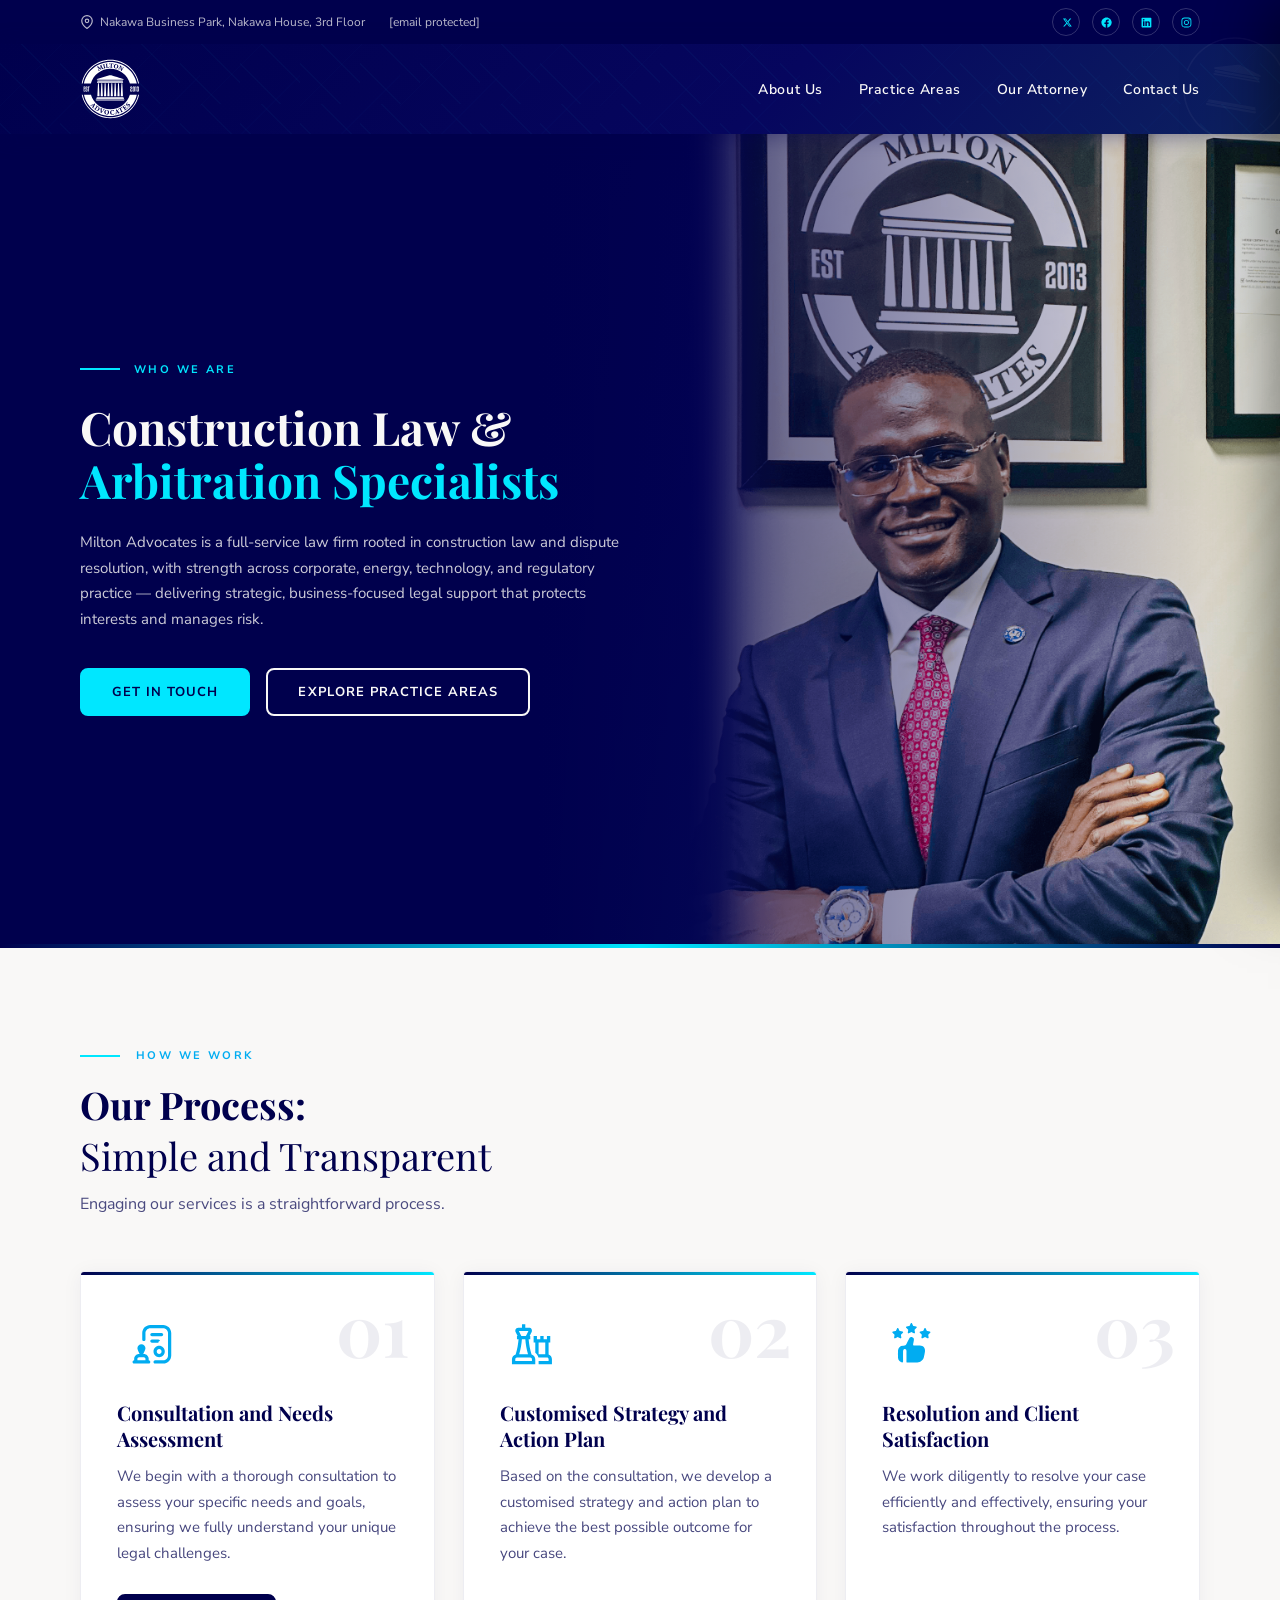
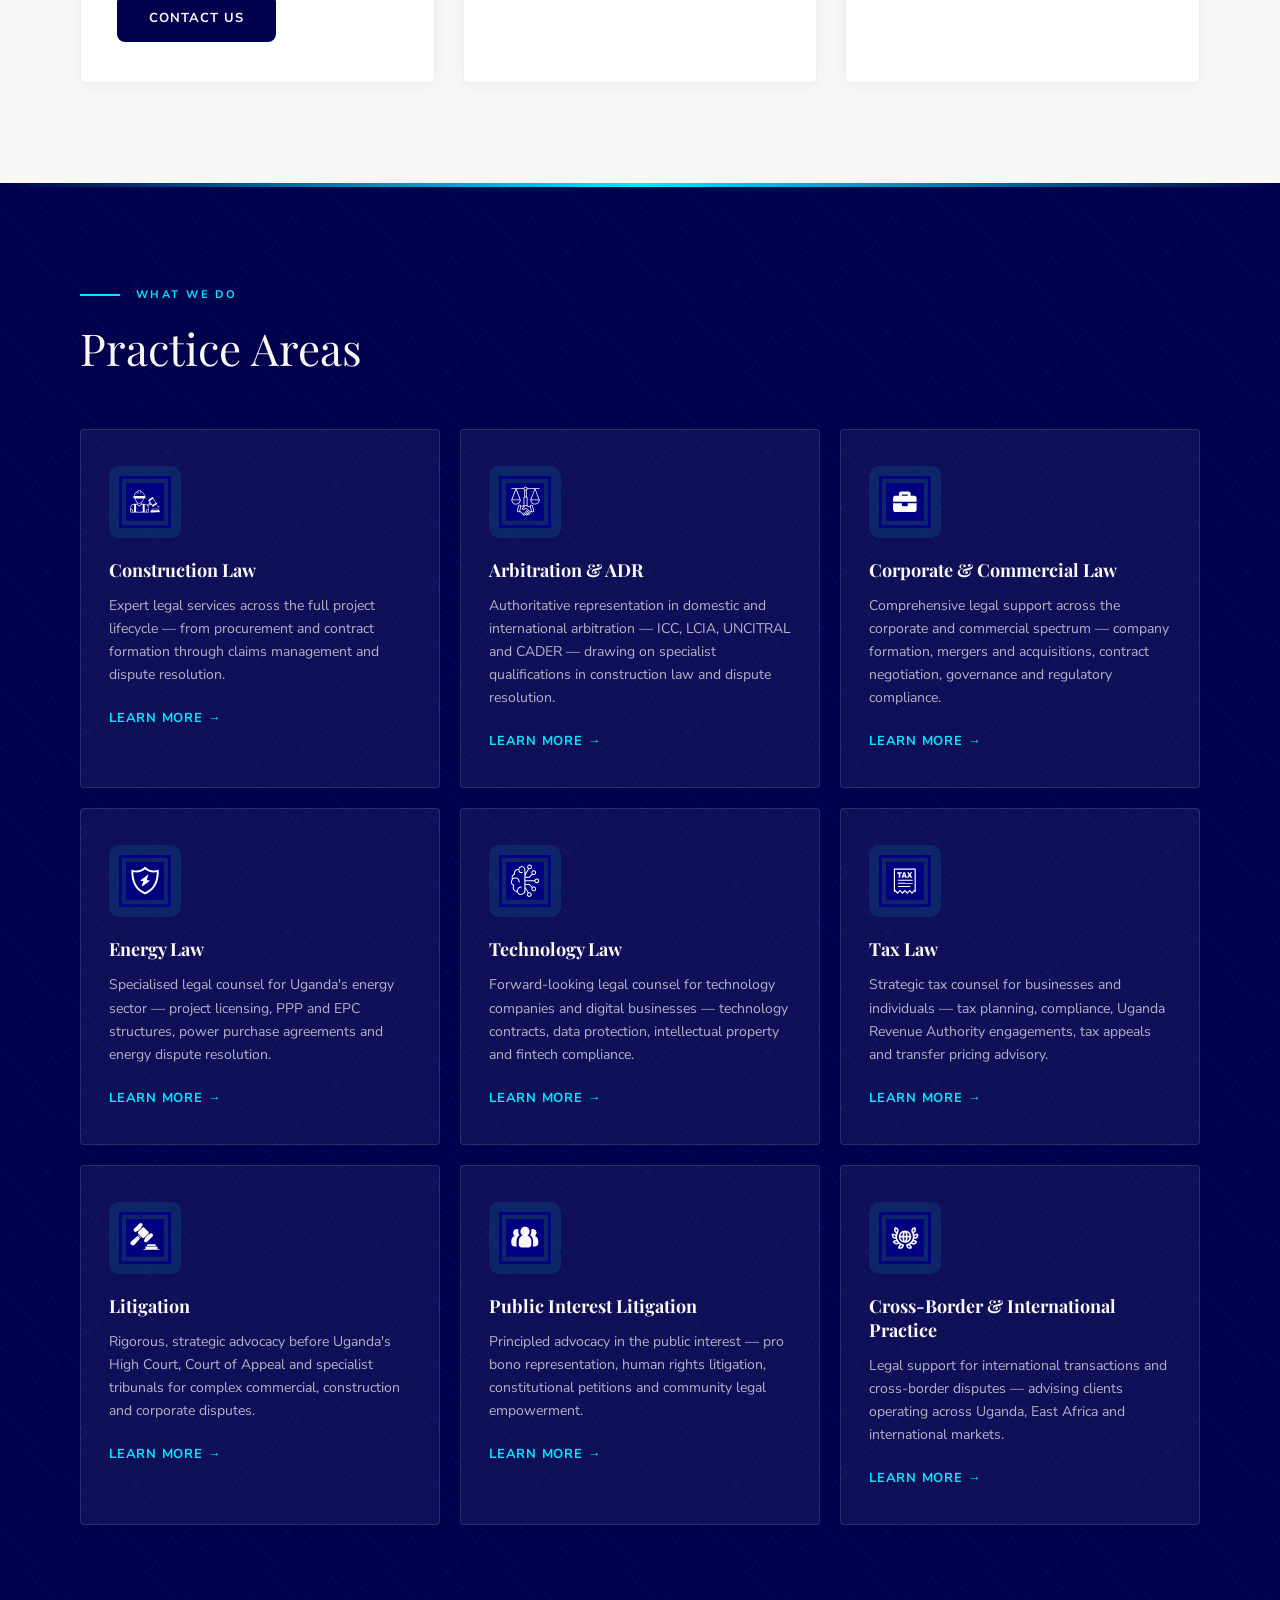
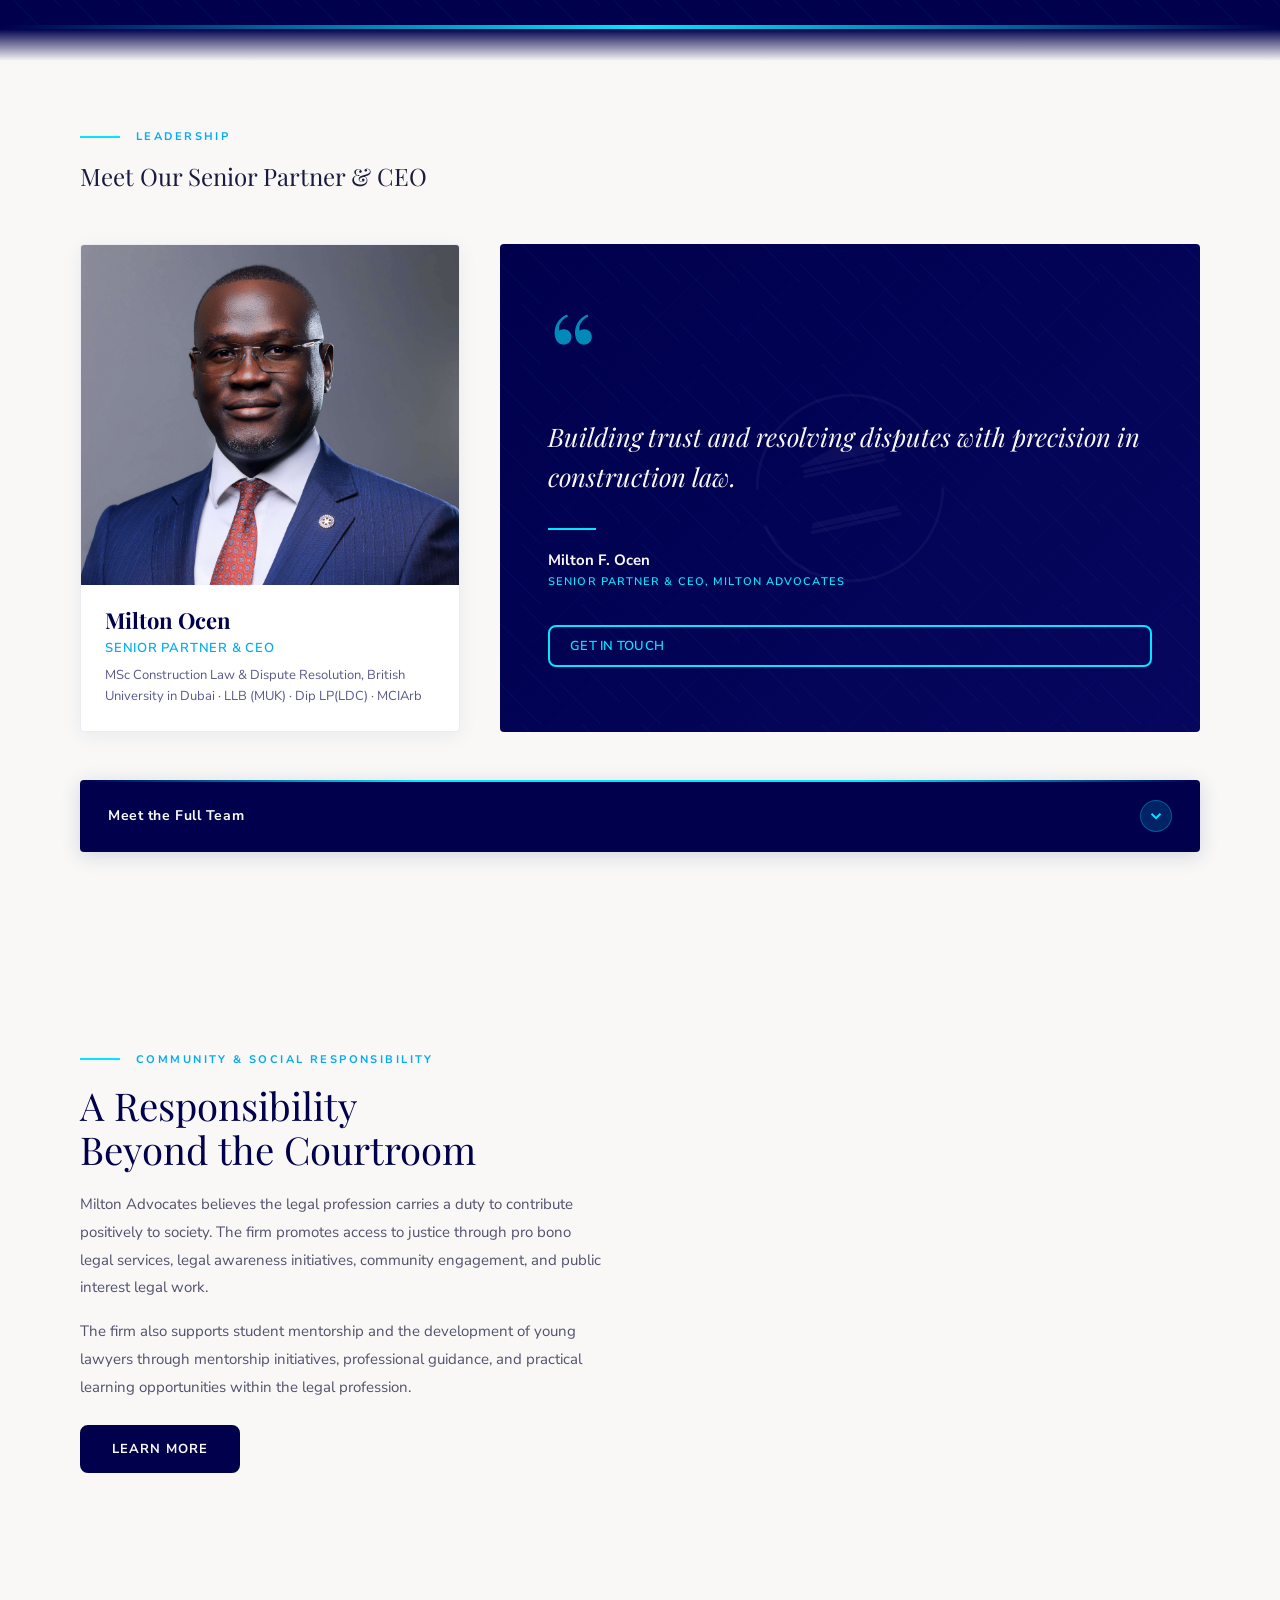
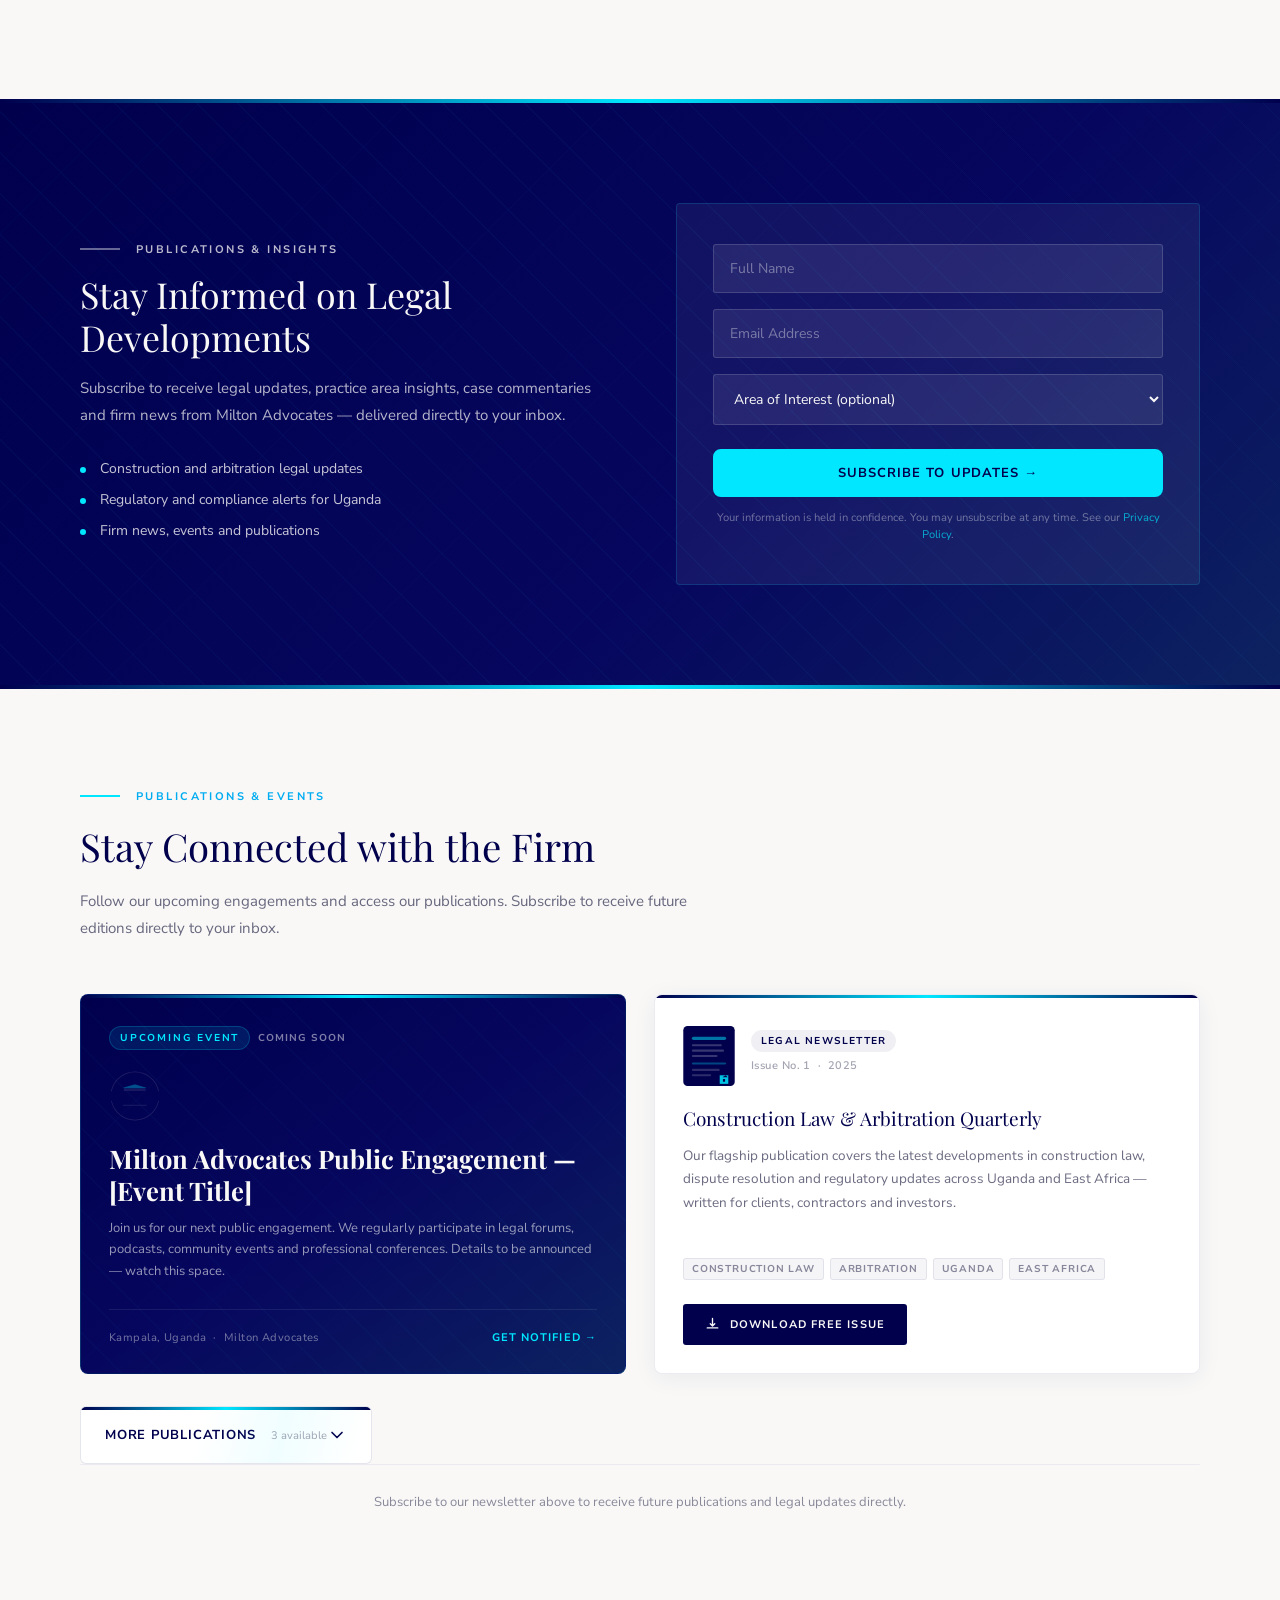
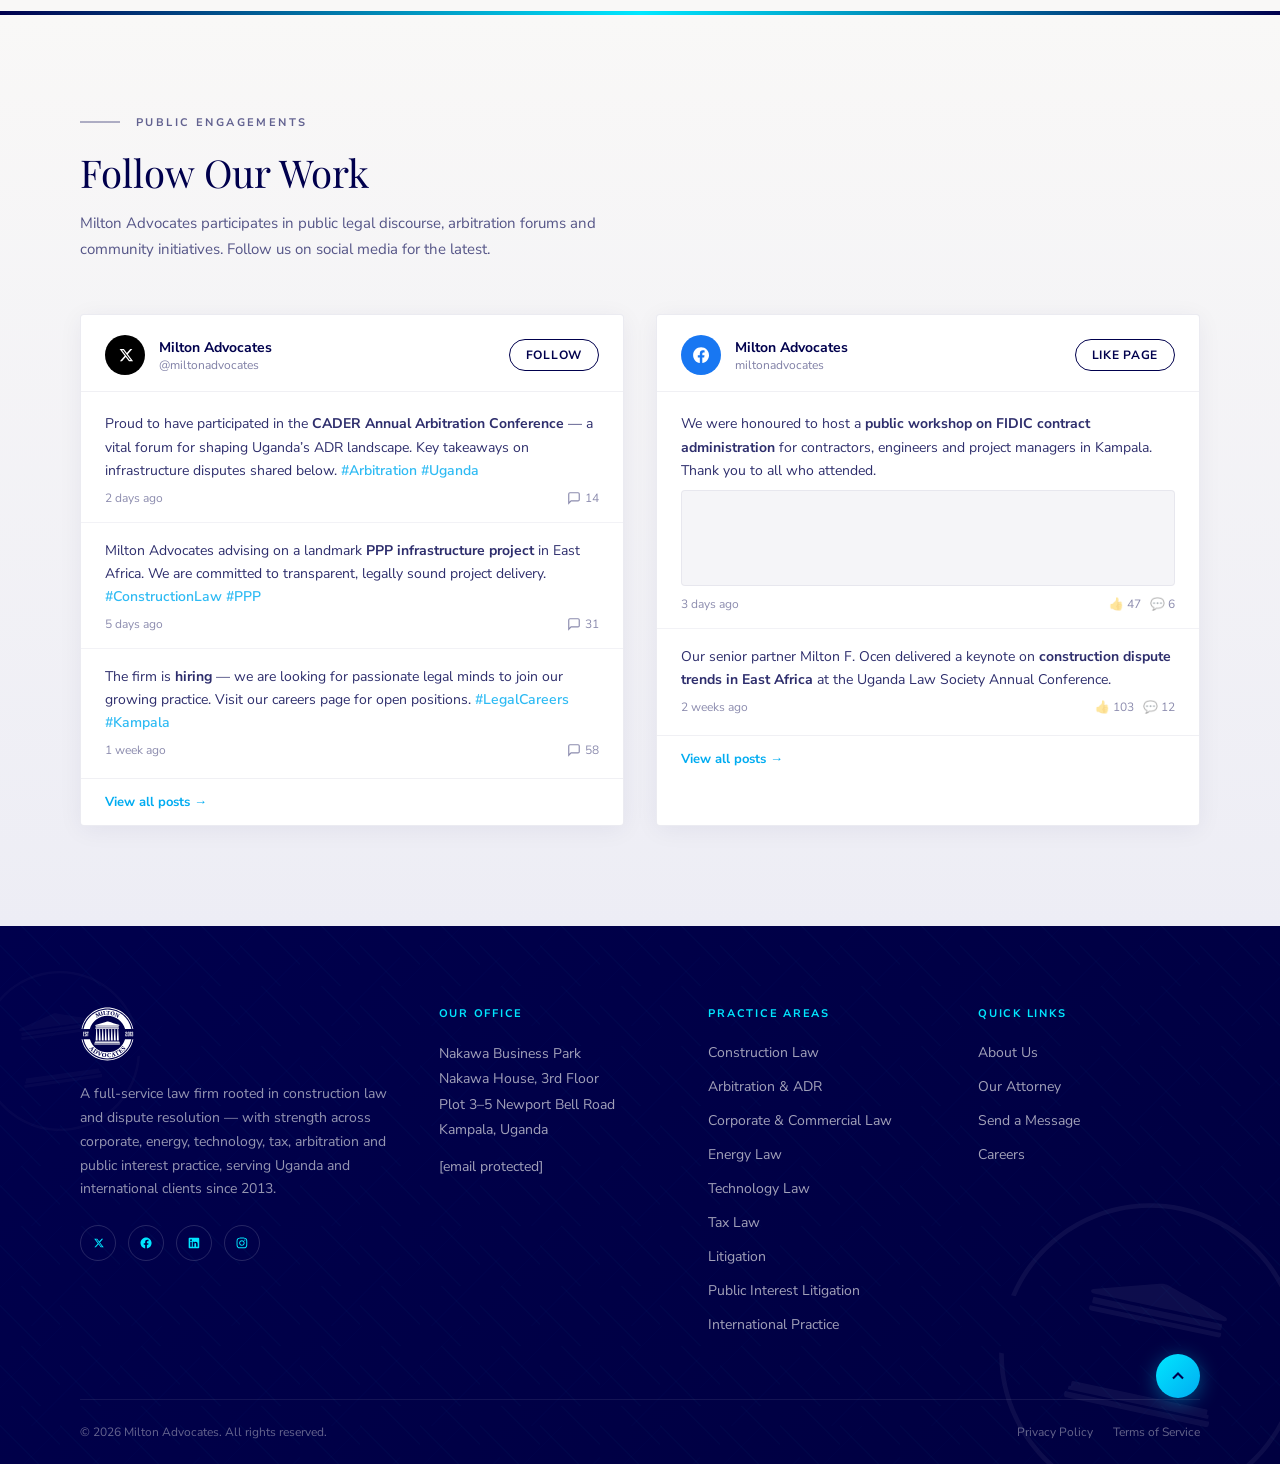
==== commit a348246e: "Update index.html" ====
--- a/index.html
+++ b/index.html
@@ -177,6 +177,7 @@
       </div>
     </div>
   </section>
+  <div class="section-divider"></div>
 
   <section class="team-section" id="team">
     <div class="container">
--- a/assets/style.css
+++ b/assets/style.css
@@ -294,7 +294,6 @@
 
 /* === DIVIDER & EYEBROW === */
 .section-divider { height: 4px; background: linear-gradient(90deg, var(--navy), var(--cyan), var(--navy)); }
-.section-divider.fade-down { height: 24px; background: linear-gradient(to bottom, var(--navy) 0%, var(--offwhite) 100%); border: none; }
 .section-eyebrow { display: flex; align-items: center; gap: 16px; margin-bottom: 16px; }
 .section-eyebrow-line { width: 40px; height: 2px; background: var(--cyan); flex-shrink: 0; }
 .section-eyebrow span { font-size: 11px; font-weight: 700; letter-spacing: 0.22em; text-transform: uppercase; color: var(--blue); }
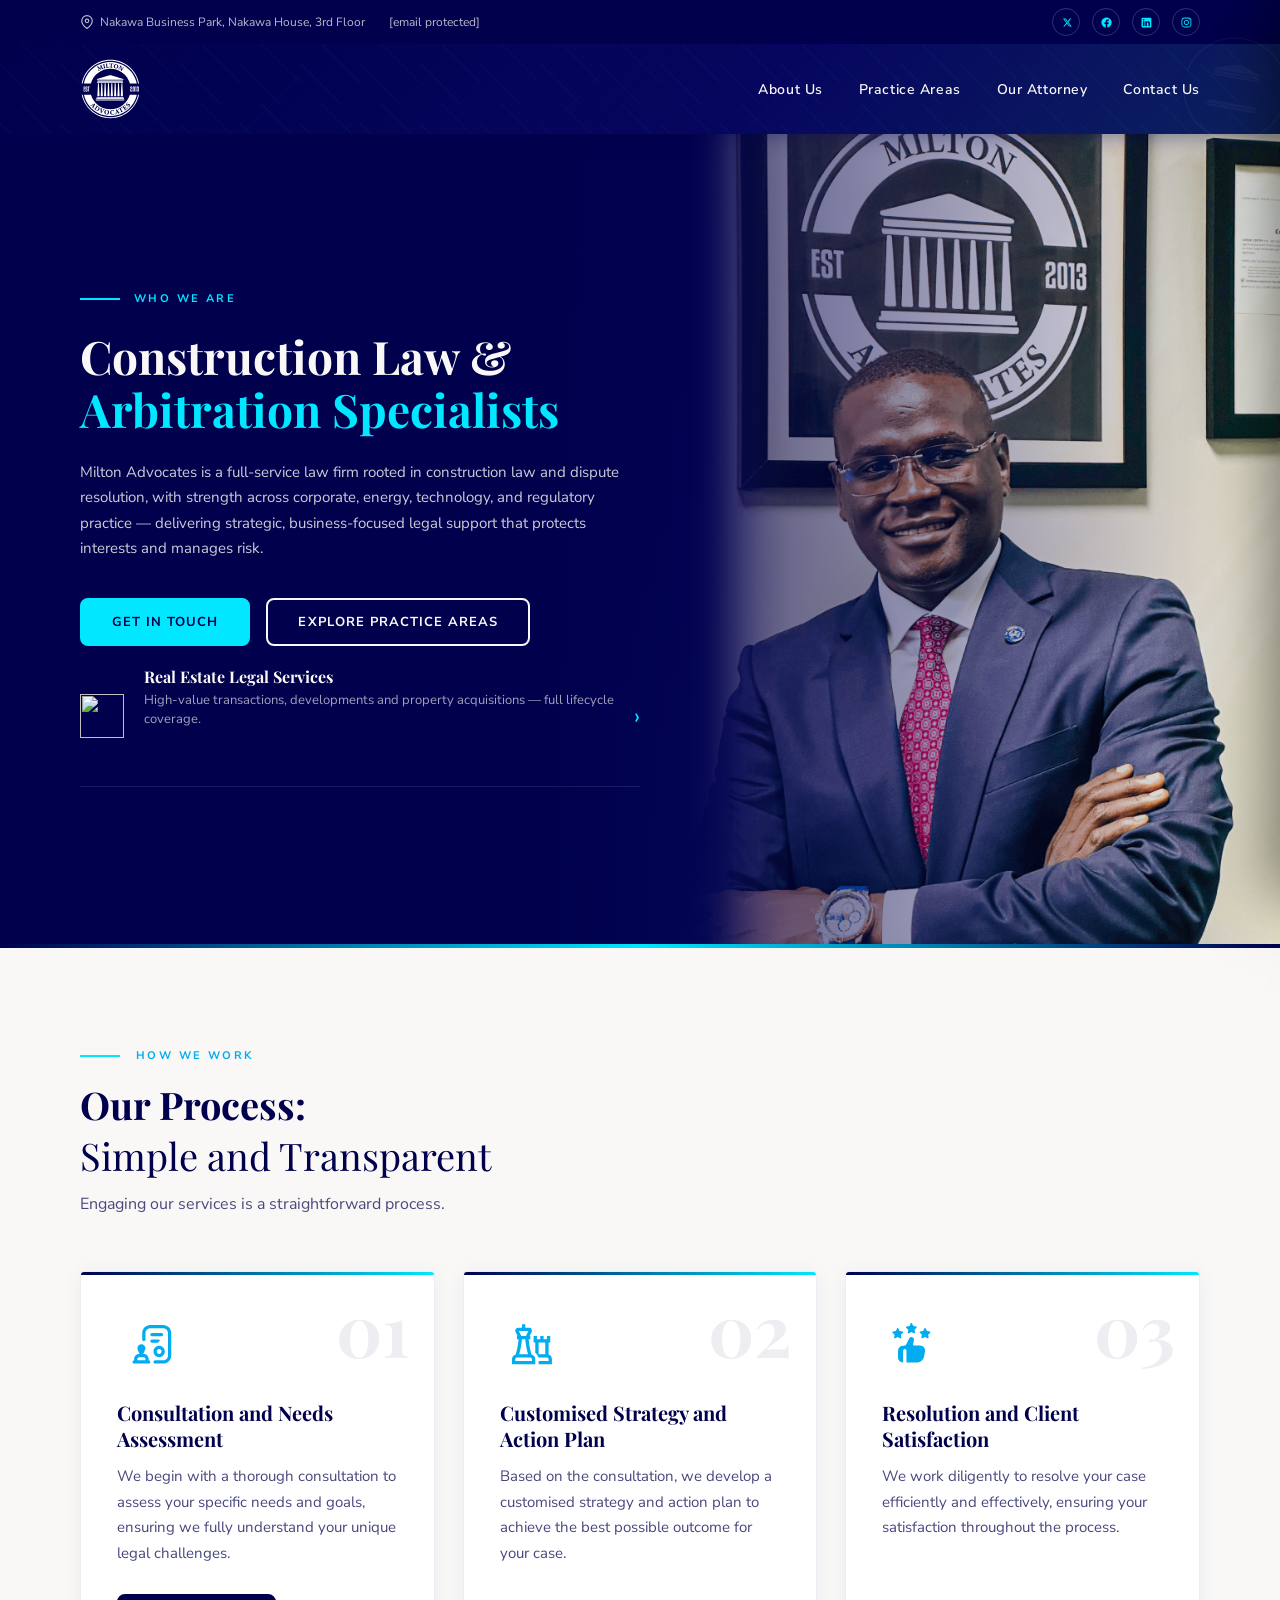
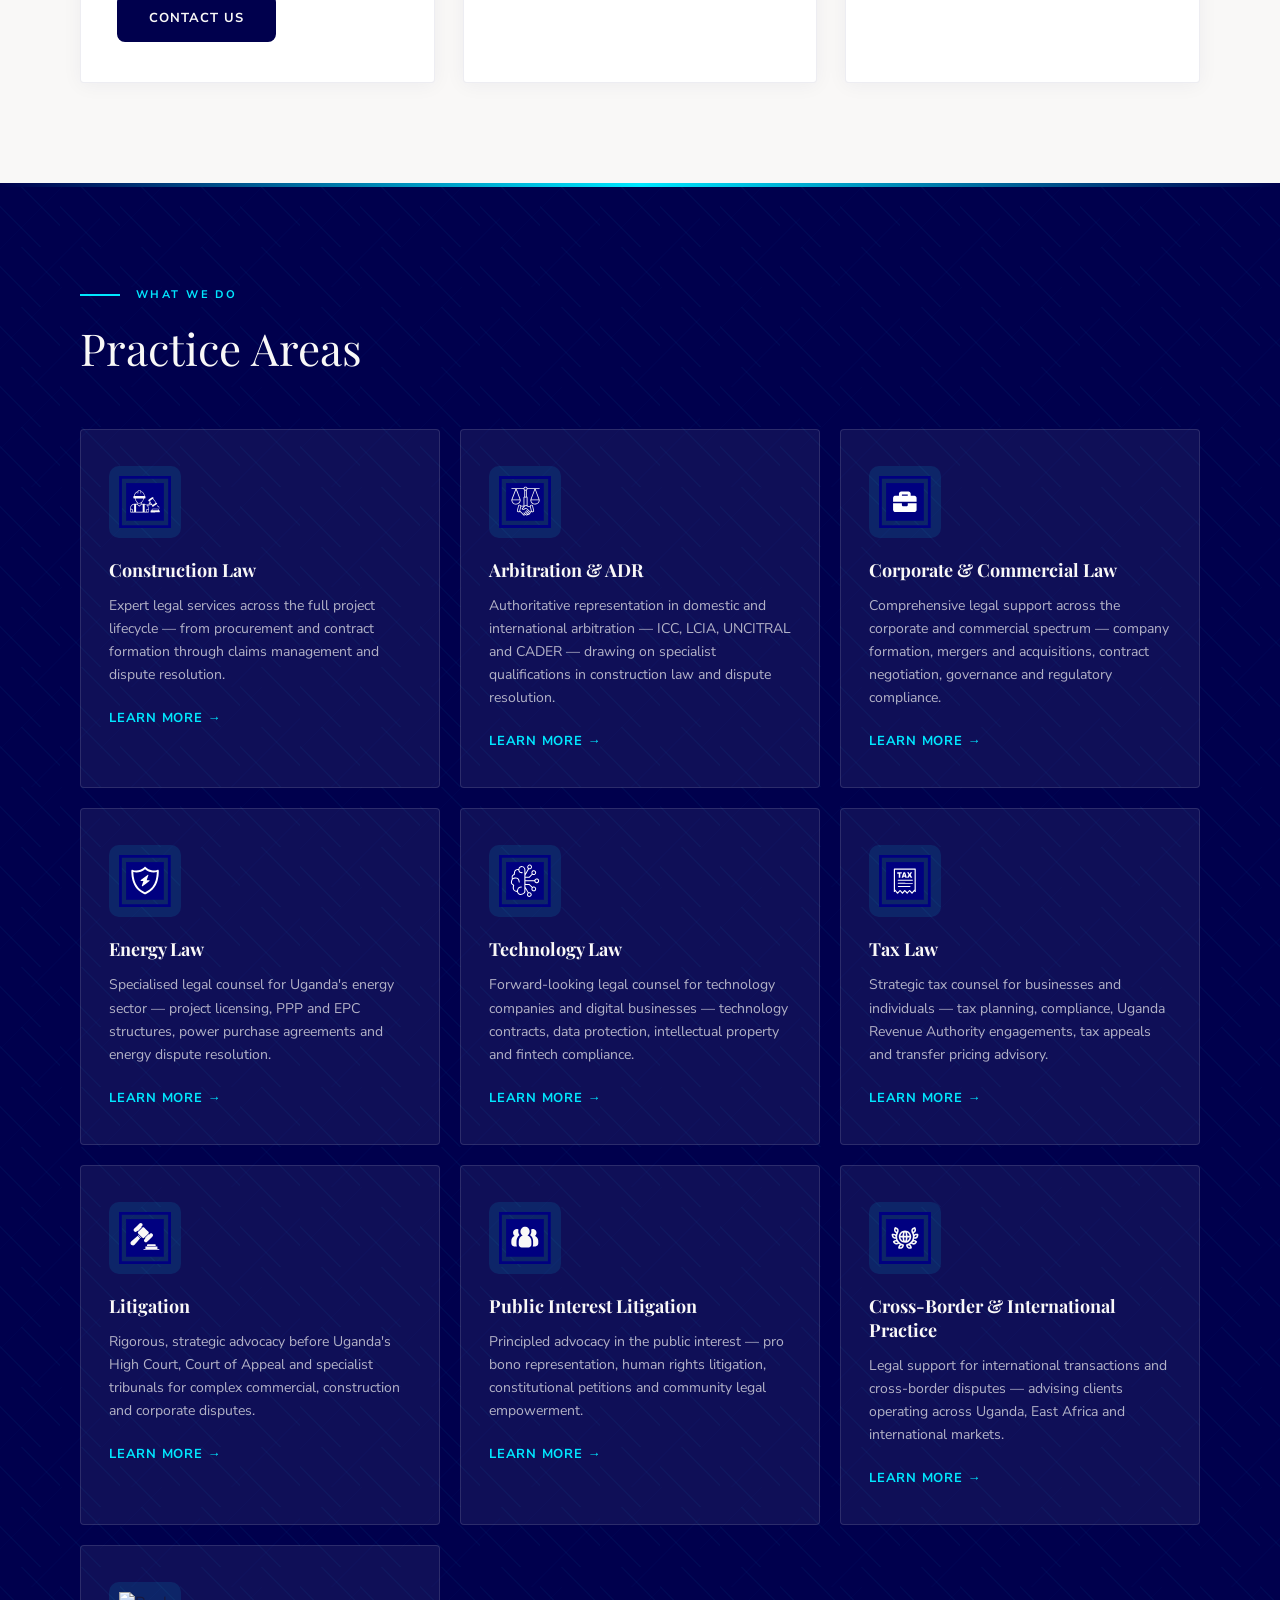
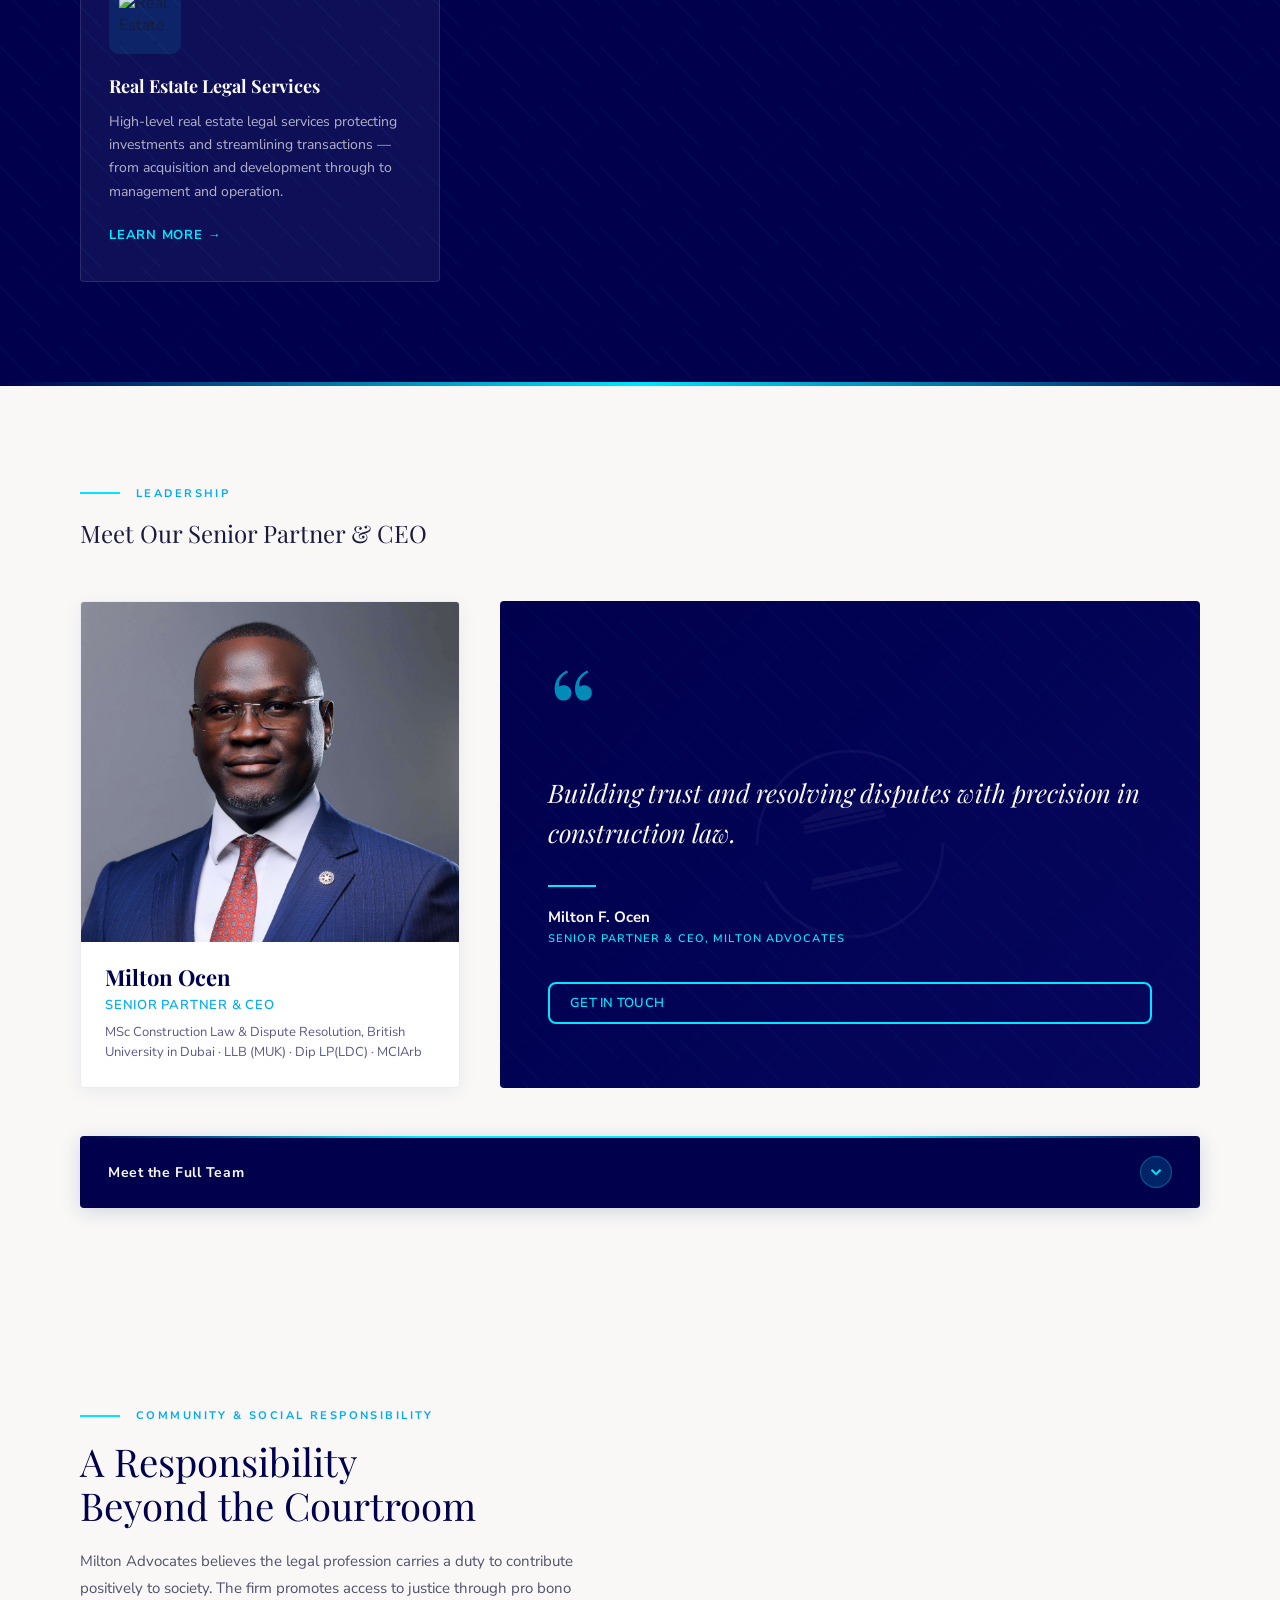
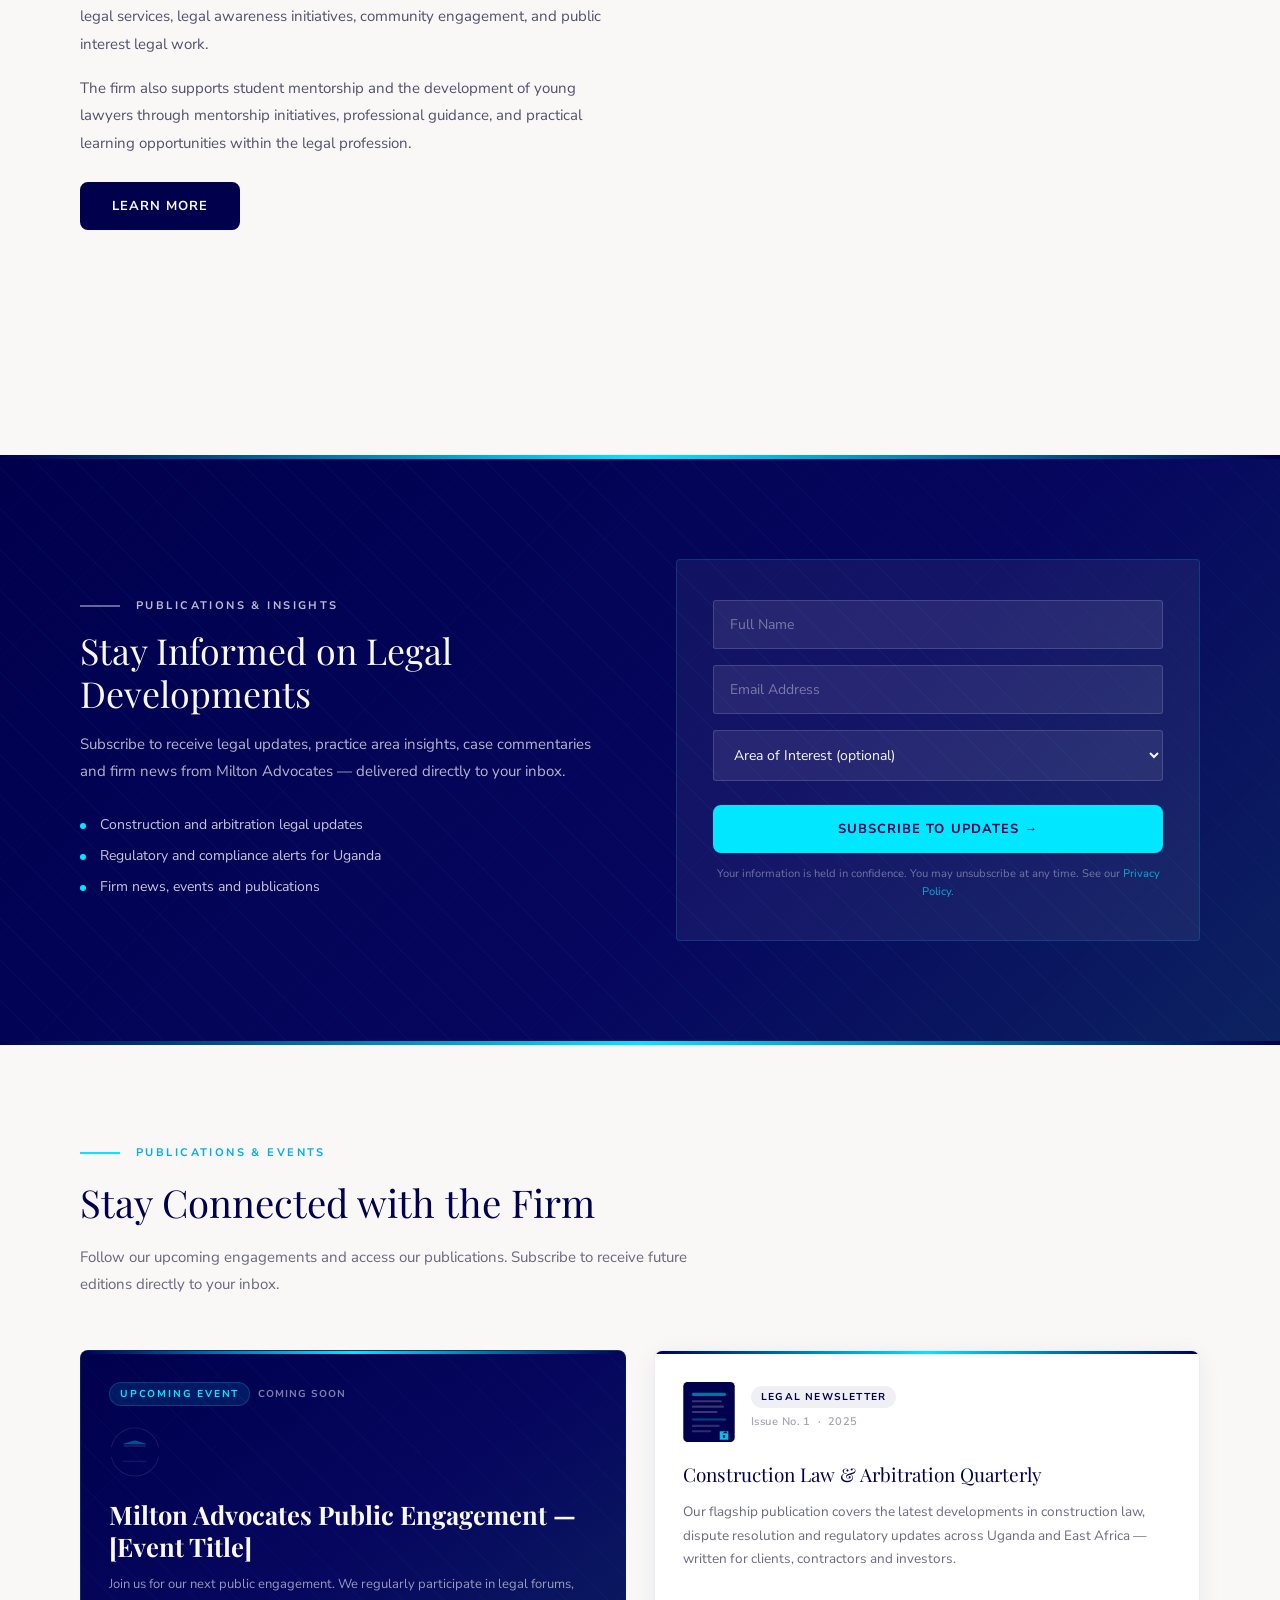
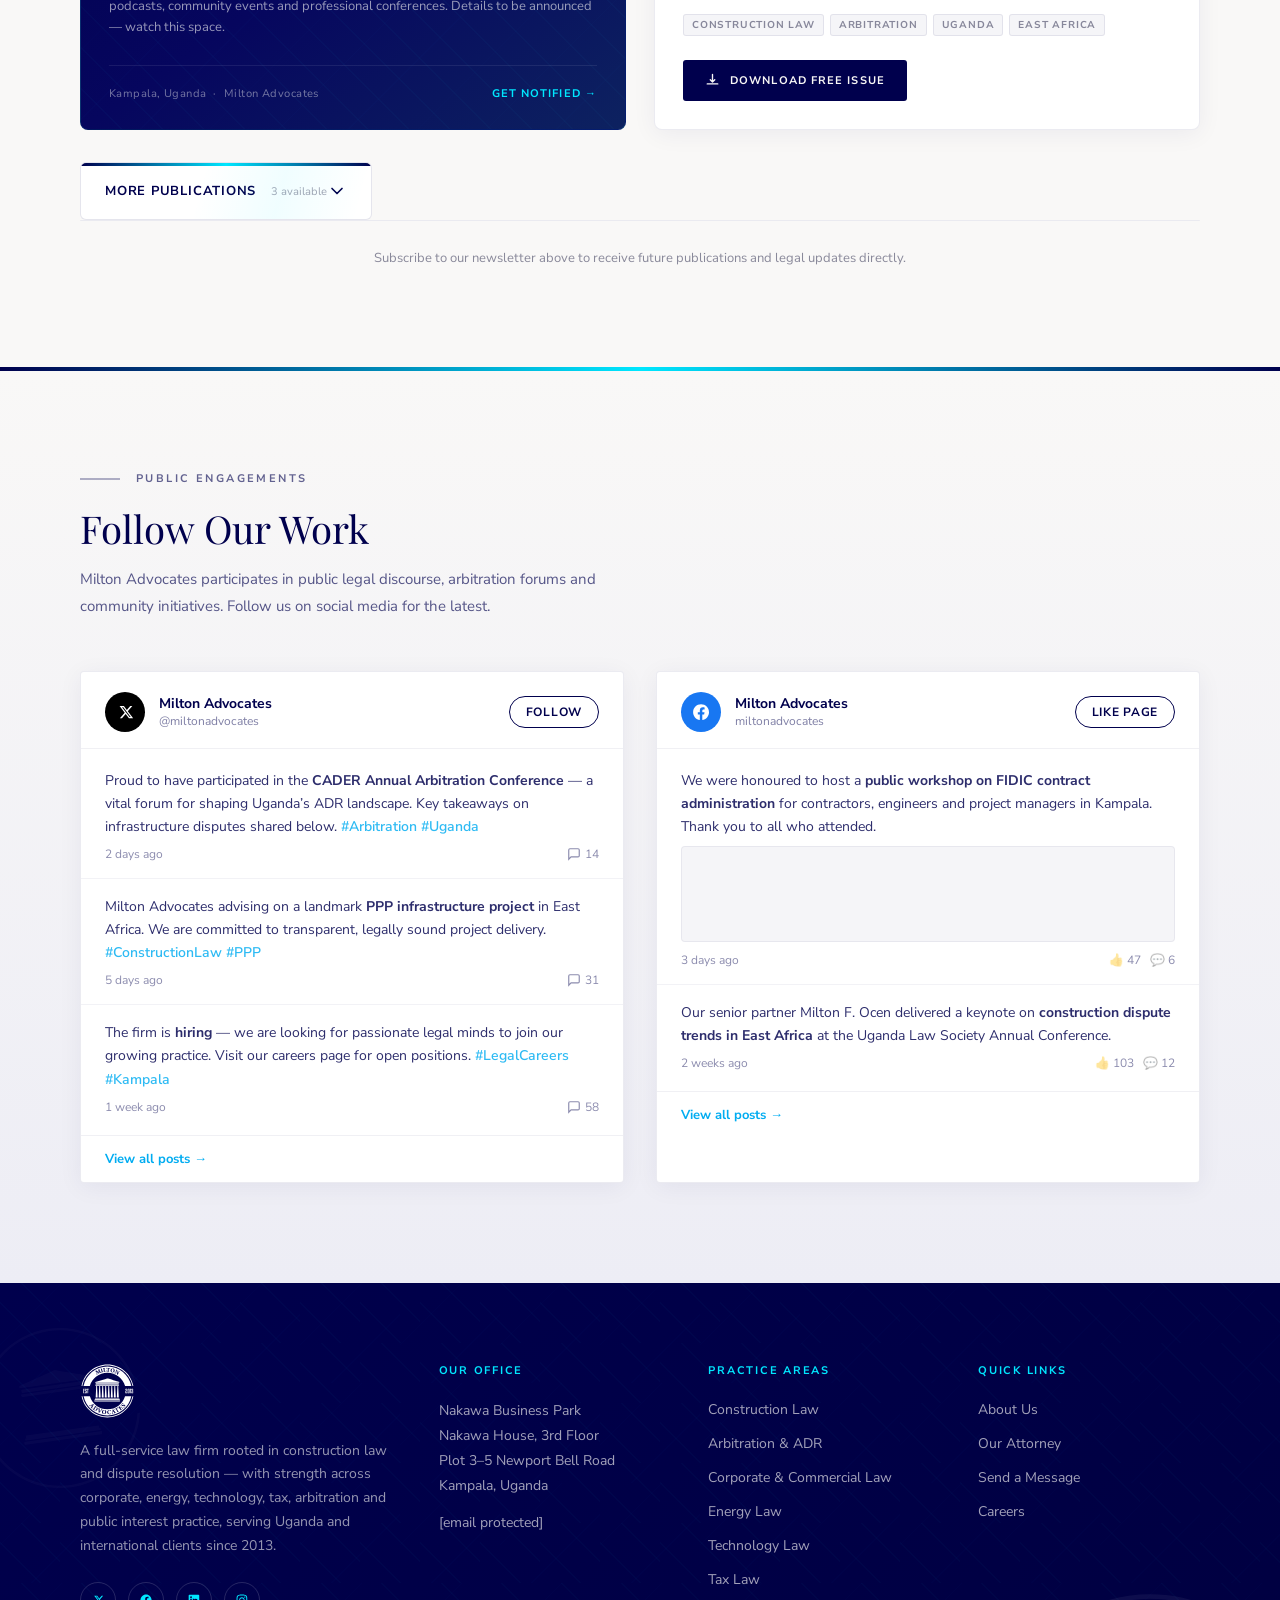
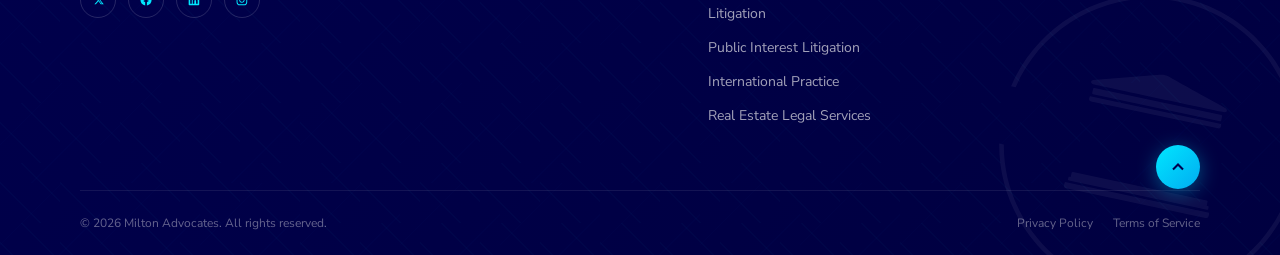
==== commit 59c48ed9: "Update index.html" ====
--- a/index.html
+++ b/index.html
@@ -67,6 +67,7 @@
           <a href="contact.html" class="btn btn-cyan">Get in Touch</a>
           <a href="#practice" class="btn btn-outline-white">Explore Practice Areas</a>
         </div>
+        <div class="practice-list-item" onclick="openModal('realestate')"><div class="practice-list-icon"><img loading="lazy" src="assets/svgs/re.svg" alt=""/></div><div class="practice-list-text"><h3>Real Estate Legal Services</h3><p>High-value transactions, developments and property acquisitions — full lifecycle coverage.</p></div><span class="practice-list-arrow">&#x203A;</span></div>
       </div>
     </div>
   </section>
@@ -162,6 +163,12 @@
           <p>Legal support for international transactions and cross-border disputes — advising clients operating across Uganda, East Africa and international markets.</p>
           <span class="practice-card-link">Learn More &#x2192;</span>
         </div>
+        <div class="practice-card" onclick="openModal('realestate')">
+          <div class="practice-card-icon"><img loading="lazy" src="assets/svgs/re.svg" alt="Real Estate Legal Services"/></div>
+          <h3>Real Estate Legal Services</h3>
+          <p>High-level real estate legal services protecting investments and streamlining transactions — from acquisition and development through to management and operation.</p>
+          <span class="practice-card-link">Learn More &#x2192;</span>
+        </div>
       </div>
       
       <div class="practice-list">
@@ -173,7 +180,8 @@
         <div class="practice-list-item" onclick="openModal('tax')"><div class="practice-list-icon"><img loading="lazy" src="assets/svgs/tax-law.svg" alt=""/></div><div class="practice-list-text"><h3>Tax Law</h3><p>Tax planning, compliance, URA engagements and appeals.</p></div><span class="practice-list-arrow">&#x203A;</span></div>
         <div class="practice-list-item" onclick="openModal('litigation')"><div class="practice-list-icon"><img loading="lazy" src="assets/svgs/litigation-icon.svg" alt=""/></div><div class="practice-list-text"><h3>Litigation</h3><p>Strategic advocacy in Uganda's courts for complex disputes.</p></div><span class="practice-list-arrow">&#x203A;</span></div>
         <div class="practice-list-item" onclick="openModal('publicinterest')"><div class="practice-list-icon"><img loading="lazy" src="assets/svgs/public-interest.svg" alt=""/></div><div class="practice-list-text"><h3>Public Interest Litigation</h3><p>Pro bono advocacy, human rights and constitutional petitions.</p></div><span class="practice-list-arrow">&#x203A;</span></div>
-        <div class="practice-list-item" onclick="openModal('international')"><div class="practice-list-icon"><img loading="lazy" src="assets/svgs/international-law.svg" alt=""/></div><div class="practice-list-text"><h3>Cross-Border &amp; International Practice</h3><p>Cross-border transactions and international disputes.</p></div><span class="practice-list-arrow">&#x203A;</span></div>
+        <div class="practice-list-item" onclick="openModal('international')"><div class="practice-list-icon"><img loading="lazy" src="assets/svgs/international-law.svg" alt=""/></div>
+        <div class="practice-list-item" onclick="openModal('realestate')"><div class="practice-list-icon"><img loading="lazy" src="assets/svgs/re.svg" alt=""/></div><div class="practice-list-text"><h3>Real Estate Legal Services</h3><p>High-value transactions, developments and property acquisitions &#8212; full lifecycle coverage.</p></div><span class="practice-list-arrow">&#x203A;</span></div><div class="practice-list-text"><h3>Cross-Border &amp; International Practice</h3><p>Cross-border transactions and international disputes.</p></div><span class="practice-list-arrow">&#x203A;</span></div>
       </div>
     </div>
   </section>
@@ -223,7 +231,7 @@
           <div class="team-member-card scroll-reveal" onclick="openModal('tm-ssenyonga')" style="cursor:pointer;">
             <div style="position:relative;height:380px;overflow:hidden;background:linear-gradient(135deg,var(--navy),var(--navy-mid));">
               <img loading="lazy" src="assets/images/team-ssenyonga-simon.jpg" alt="Ssenyonga Simon" 
-                   style="width:100%;height:100%;object-fit:cover;object-position:center 65%;display:block;"
+                   style="width:100%;height:100%;object-fit:cover;object-position:center 72%;display:block;"
                    onerror="this.style.display='none';this.nextElementSibling.style.display='flex';">
               <div style="display:none;position:absolute;inset:0;align-items:center;justify-content:center;background:linear-gradient(135deg,var(--navy),var(--navy-mid));">
                 <span style="font-family:'Playfair Display',serif;font-size:52px;color:var(--cyan);font-weight:700;">SS</span>
@@ -238,7 +246,7 @@
           <div class="team-member-card scroll-reveal" onclick="openModal('tm-lucy')" style="cursor:pointer;">
             <div style="position:relative;height:380px;overflow:hidden;background:linear-gradient(135deg,var(--navy),var(--navy-mid));">
               <img loading="lazy" src="assets/images/team-lucy-suky.jpg" alt="Lucy Suky" 
-                   style="width:100%;height:100%;object-fit:cover;object-position:center 65%;display:block;"
+                   style="width:100%;height:100%;object-fit:cover;object-position:center 72%;display:block;"
                    onerror="this.style.display='none';this.nextElementSibling.style.display='flex';">
               <div style="display:none;position:absolute;inset:0;align-items:center;justify-content:center;background:linear-gradient(135deg,var(--navy),var(--navy-mid));">
                 <span style="font-family:'Playfair Display',serif;font-size:52px;color:var(--cyan);font-weight:700;">LS</span>
@@ -253,7 +261,7 @@
           <div class="team-member-card scroll-reveal" onclick="openModal('tm-isingoma')" style="cursor:pointer;">
             <div style="position:relative;height:380px;overflow:hidden;background:linear-gradient(135deg,var(--navy),var(--navy-mid));">
               <img loading="lazy" src="assets/images/team-isingoma-derrick.jpg" alt="Isingoma Derrick" 
-                   style="width:100%;height:100%;object-fit:cover;object-position:center 65%;display:block;"
+                   style="width:100%;height:100%;object-fit:cover;object-position:center 72%;display:block;"
                    onerror="this.style.display='none';this.nextElementSibling.style.display='flex';">
               <div style="display:none;position:absolute;inset:0;align-items:center;justify-content:center;background:linear-gradient(135deg,var(--navy),var(--navy-mid));">
                 <span style="font-family:'Playfair Display',serif;font-size:52px;color:var(--cyan);font-weight:700;">ID</span>
@@ -268,7 +276,7 @@
           <div class="team-member-card scroll-reveal" onclick="openModal('tm-brian')" style="cursor:pointer;">
             <div style="position:relative;height:380px;overflow:hidden;background:linear-gradient(135deg,var(--navy),var(--navy-mid));">
               <img loading="lazy" src="assets/images/team-brian-ssenabulya.jpg" alt="Brian Ssenabulya" 
-                   style="width:100%;height:100%;object-fit:cover;object-position:center 65%;display:block;"
+                   style="width:100%;height:100%;object-fit:cover;object-position:center 72%;display:block;"
                    onerror="this.style.display='none';this.nextElementSibling.style.display='flex';">
               <div style="display:none;position:absolute;inset:0;align-items:center;justify-content:center;background:linear-gradient(135deg,var(--navy),var(--navy-mid));">
                 <span style="font-family:'Playfair Display',serif;font-size:52px;color:var(--cyan);font-weight:700;">BS</span>
@@ -794,6 +802,27 @@
     </div>
   </div>
 
+  <div class="modal-overlay" id="modal-realestate" onclick="closeModalOnOverlay(event,'realestate')">
+    <div class="modal">
+      <button class="modal-close" onclick="closeModal('realestate')">&#x2715;</button>
+      <div class="modal-image">
+        <img loading="lazy" src="assets/images/real-estate.jpg" alt="Real Estate Legal Services"/>
+        <div class="modal-cyan-bar"></div>
+      </div>
+      <div class="modal-content">
+        <div class="modal-header">
+          <h2>Real Estate Legal Services</h2>
+          <div class="modal-header-icon"><img loading="lazy" src="assets/svgs/re.svg" alt=""/></div>
+        </div>
+        <a href="contact.html" class="btn btn-primary modal-contact-btn" onclick="closeModal('realestate')" style="font-size:11px;padding:8px 16px;margin-bottom:16px;">Contact Us</a>
+        <div class="modal-body"><p>At Milton Advocates, we provide high-level real estate legal services that protect your investments and streamline your transactions. Our firm is a trusted partner for clients managing multi-million dollar deals, complex developments, and high-value property acquisitions.</p><p>We cover the entire lifecycle of real estate, leveraging a multidisciplinary approach that empowers us to navigate intricate, large-scale development projects effectively &#8212; from initial conceptualisation, permit and planning stages through to execution, management, and eventual operation.</p><p>Our firm is recognised for delivering bespoke legal solutions that align with the investment goals of sophisticated clients. We offer:</p><ul><li>Deep experience in high-value real estate transactions</li><li>Legal expertise in Uganda and international property law</li><li>Strategic risk mitigation and dispute prevention</li><li>Absolute focus on confidentiality and compliance</li></ul></div>
+        <div class="modal-divider"></div>
+        <div class="modal-related"><div class="modal-related-icon" onclick="switchModal('realestate','construction')"><img loading="lazy" src="assets/svgs/construction-law.svg" alt="Construction Law"/></div><div class="modal-related-icon" onclick="switchModal('realestate','corporate')"><img loading="lazy" src="assets/svgs/corporate-law.svg" alt="Corporate Law"/></div><div class="modal-related-icon" onclick="switchModal('realestate','international')"><img loading="lazy" src="assets/svgs/international-law.svg" alt="International Practice"/></div></div>
+      </div>
+    </div>
+  </div>
+
+
   <div class="modal-overlay" id="modal-attorney" onclick="closeModalOnOverlay(event,'attorney')">
     <div class="modal attorney-modal">
       <button class="modal-close" onclick="closeModal('attorney')">&#x2715;</button>
@@ -945,6 +974,7 @@
             <li><a href="index.html#practice">Litigation</a></li>
             <li><a href="index.html#practice">Public Interest Litigation</a></li>
             <li><a href="index.html#practice">International Practice</a></li>
+            <li><a href="index.html#practice">Real Estate Legal Services</a></li>
           </ul>
         </div>
         <div class="footer-col">
--- a/assets/style.css
+++ b/assets/style.css
@@ -412,15 +412,7 @@
   background: var(--offwhite);
   position: relative;
 }
-.team-section::before {
-  content: '';
-  position: absolute;
-  top: 0; left: 0; right: 0;
-  height: 32px;
-  background: linear-gradient(to bottom, var(--navy) 0%, var(--offwhite) 100%);
-  pointer-events: none;
-  z-index: 0;
-}
+
 .team-header { margin-bottom: 52px; }
 .team-grid { display: grid; grid-template-columns: 380px 1fr; gap: 40px; align-items: stretch; }
 .team-card {
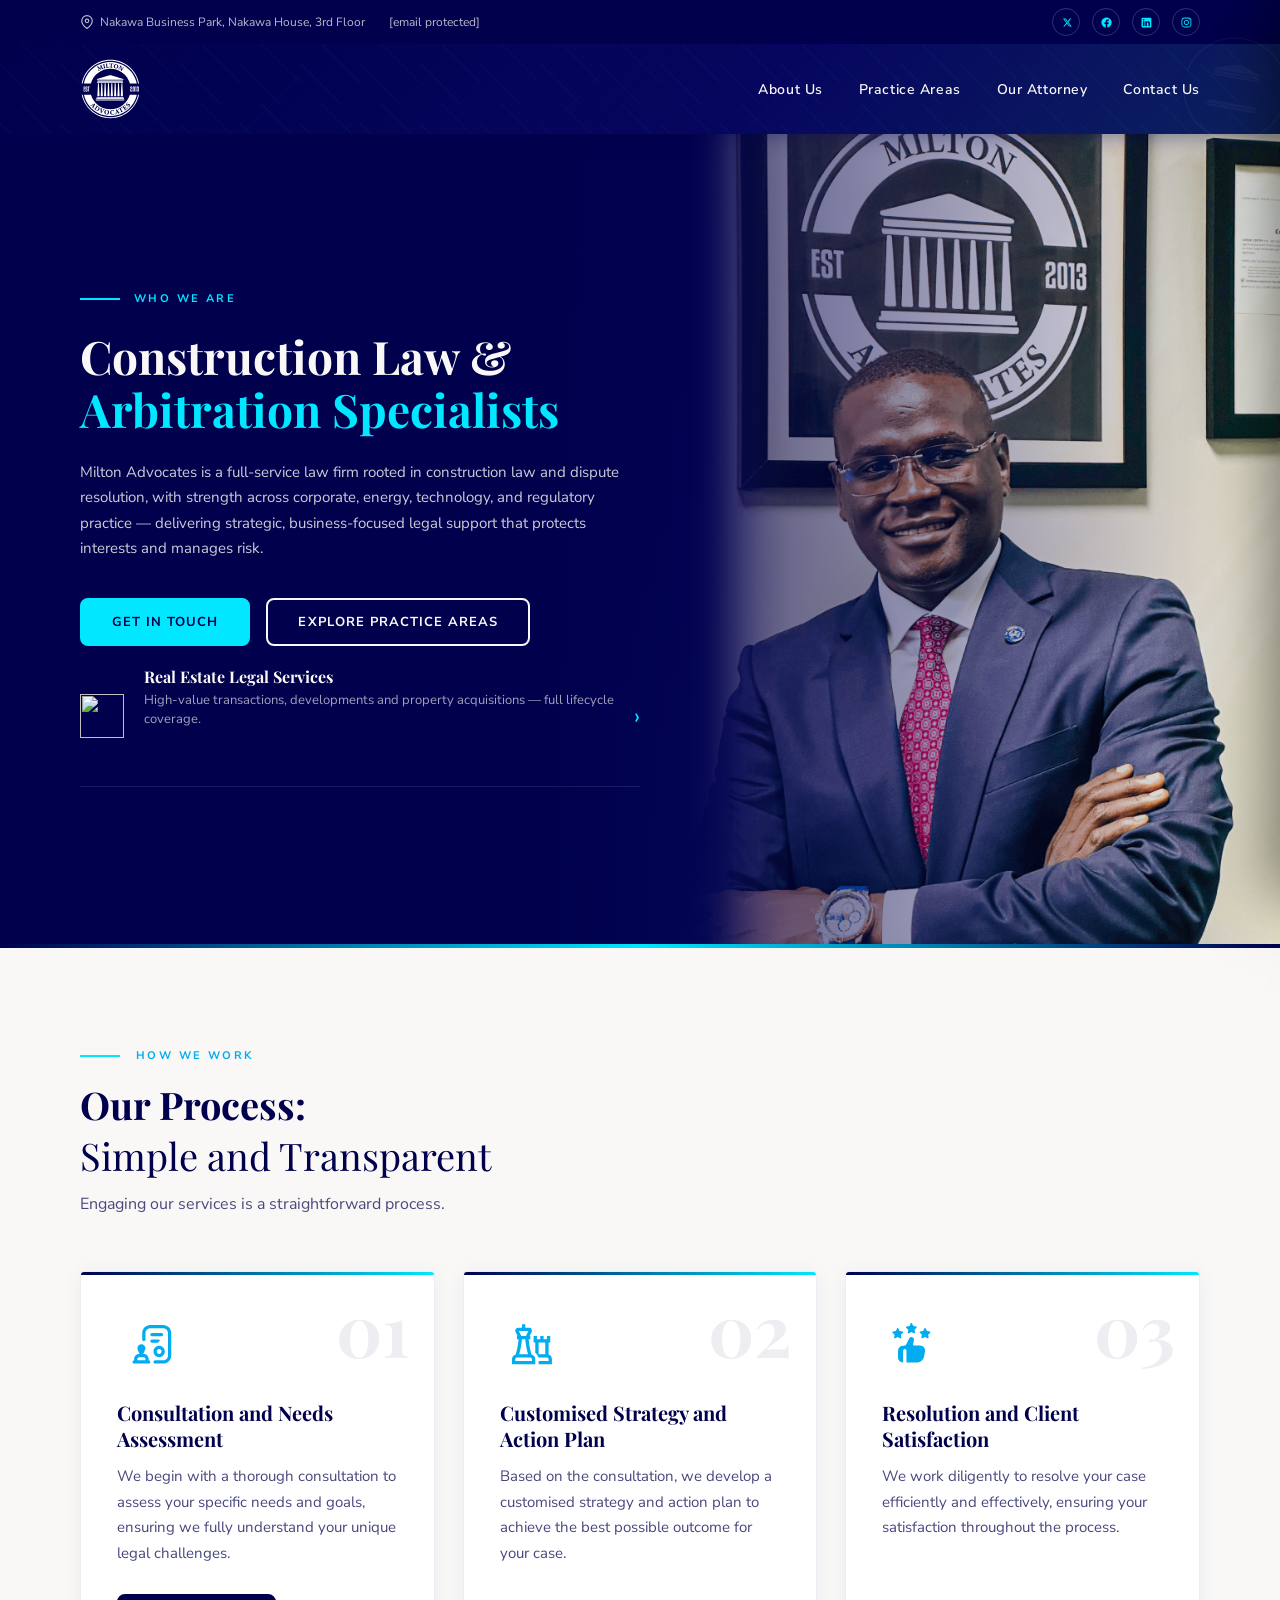
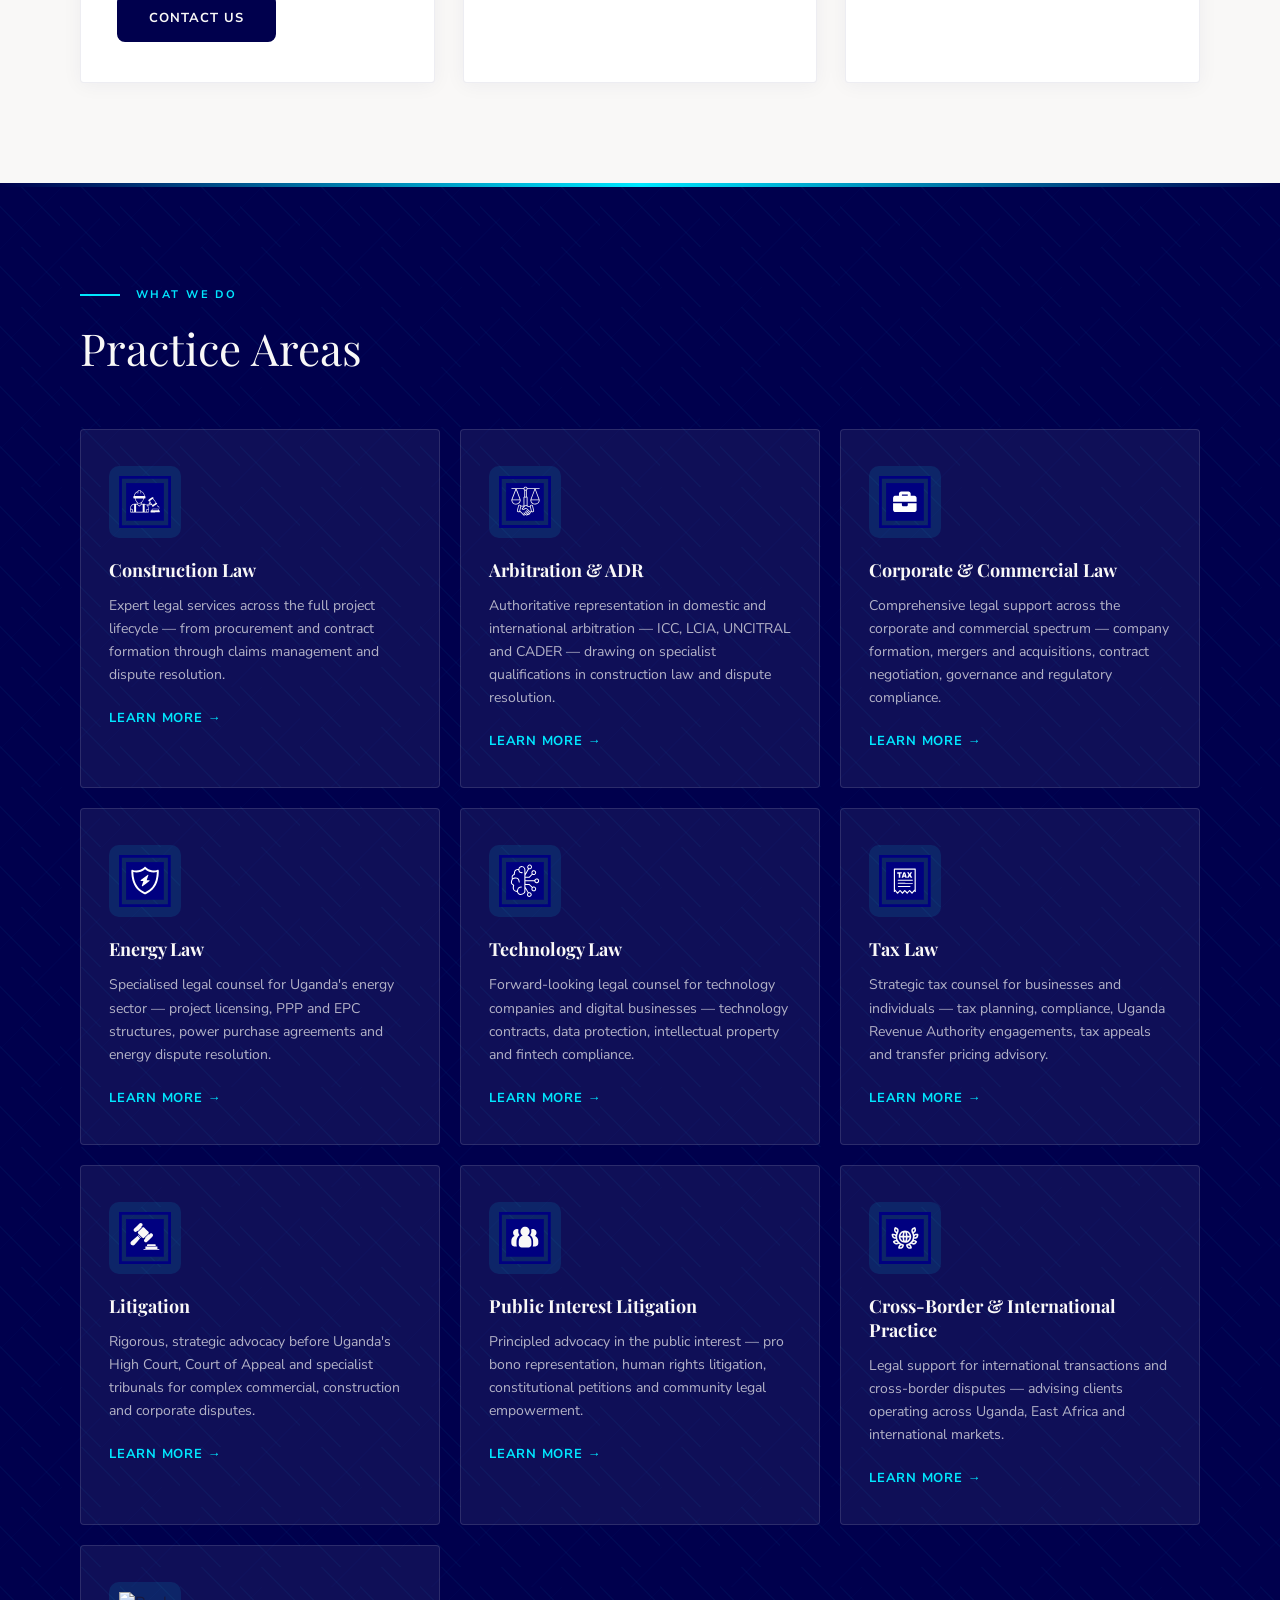
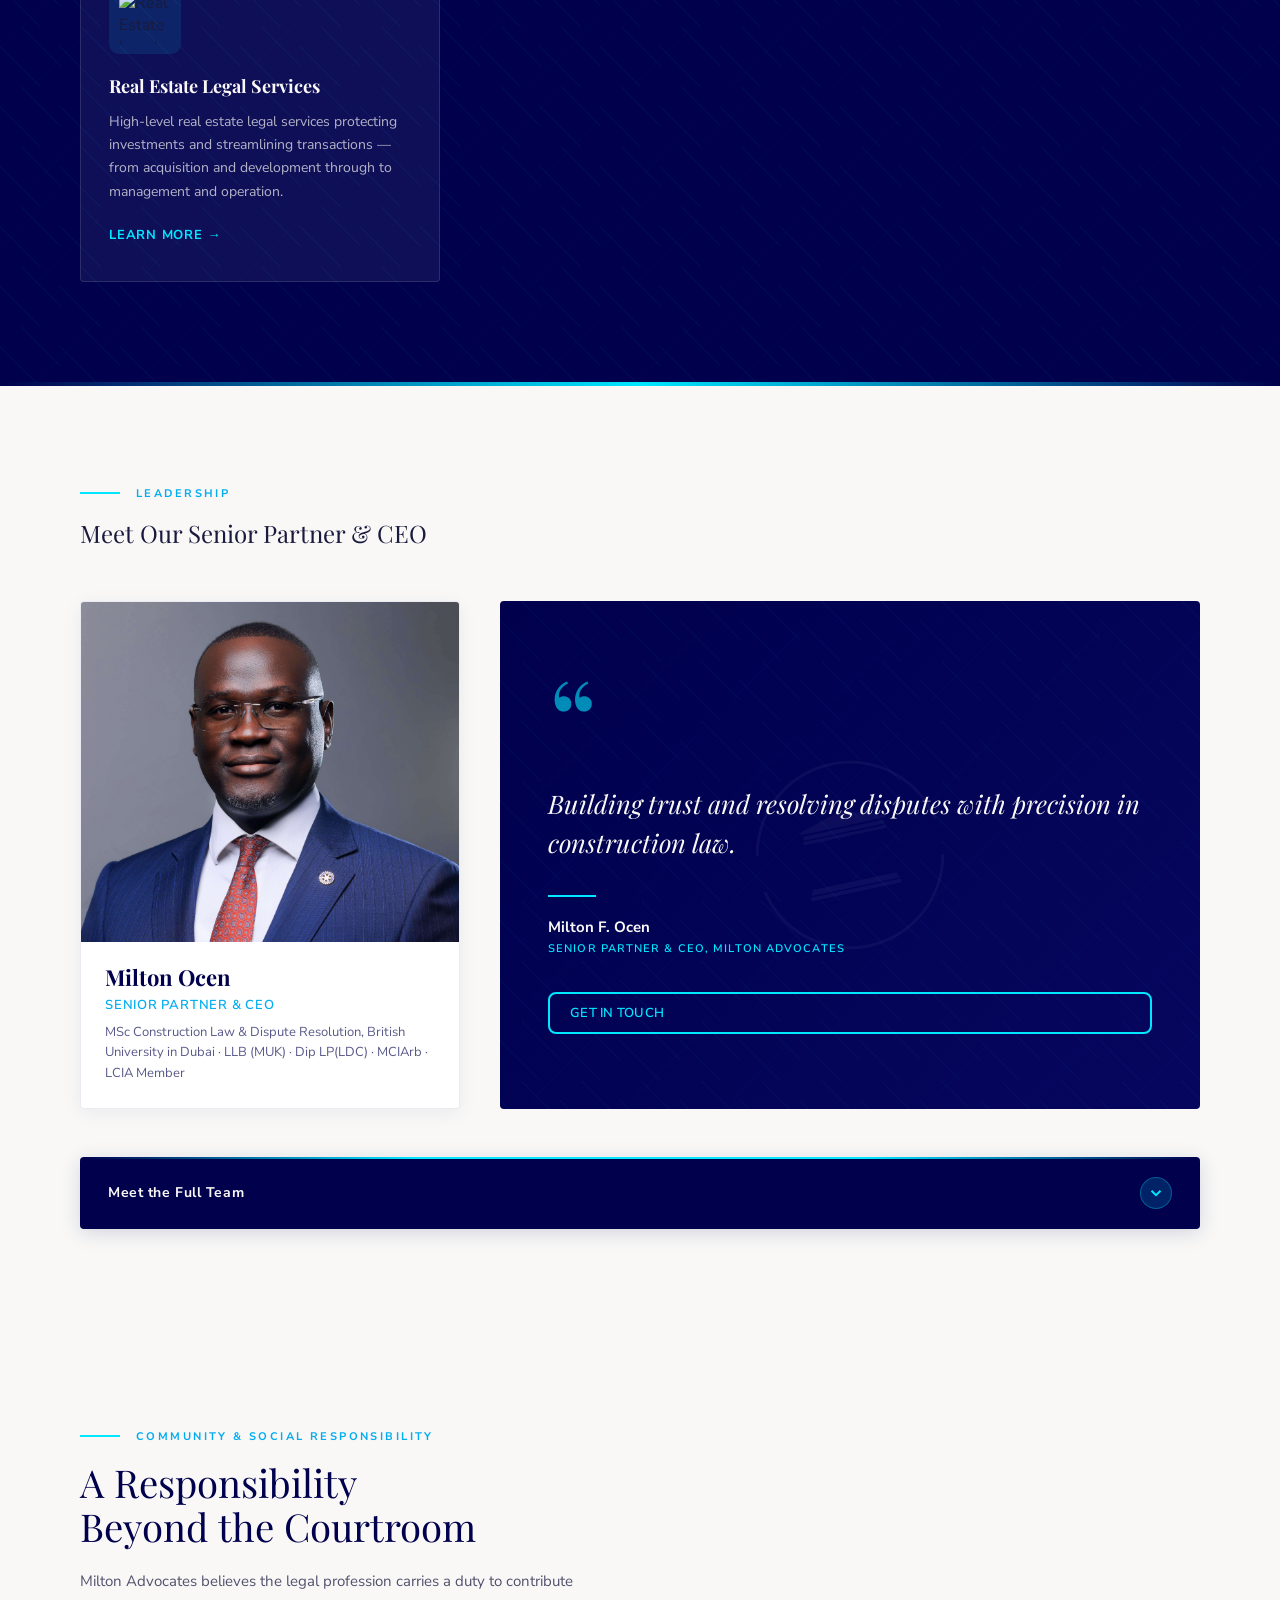
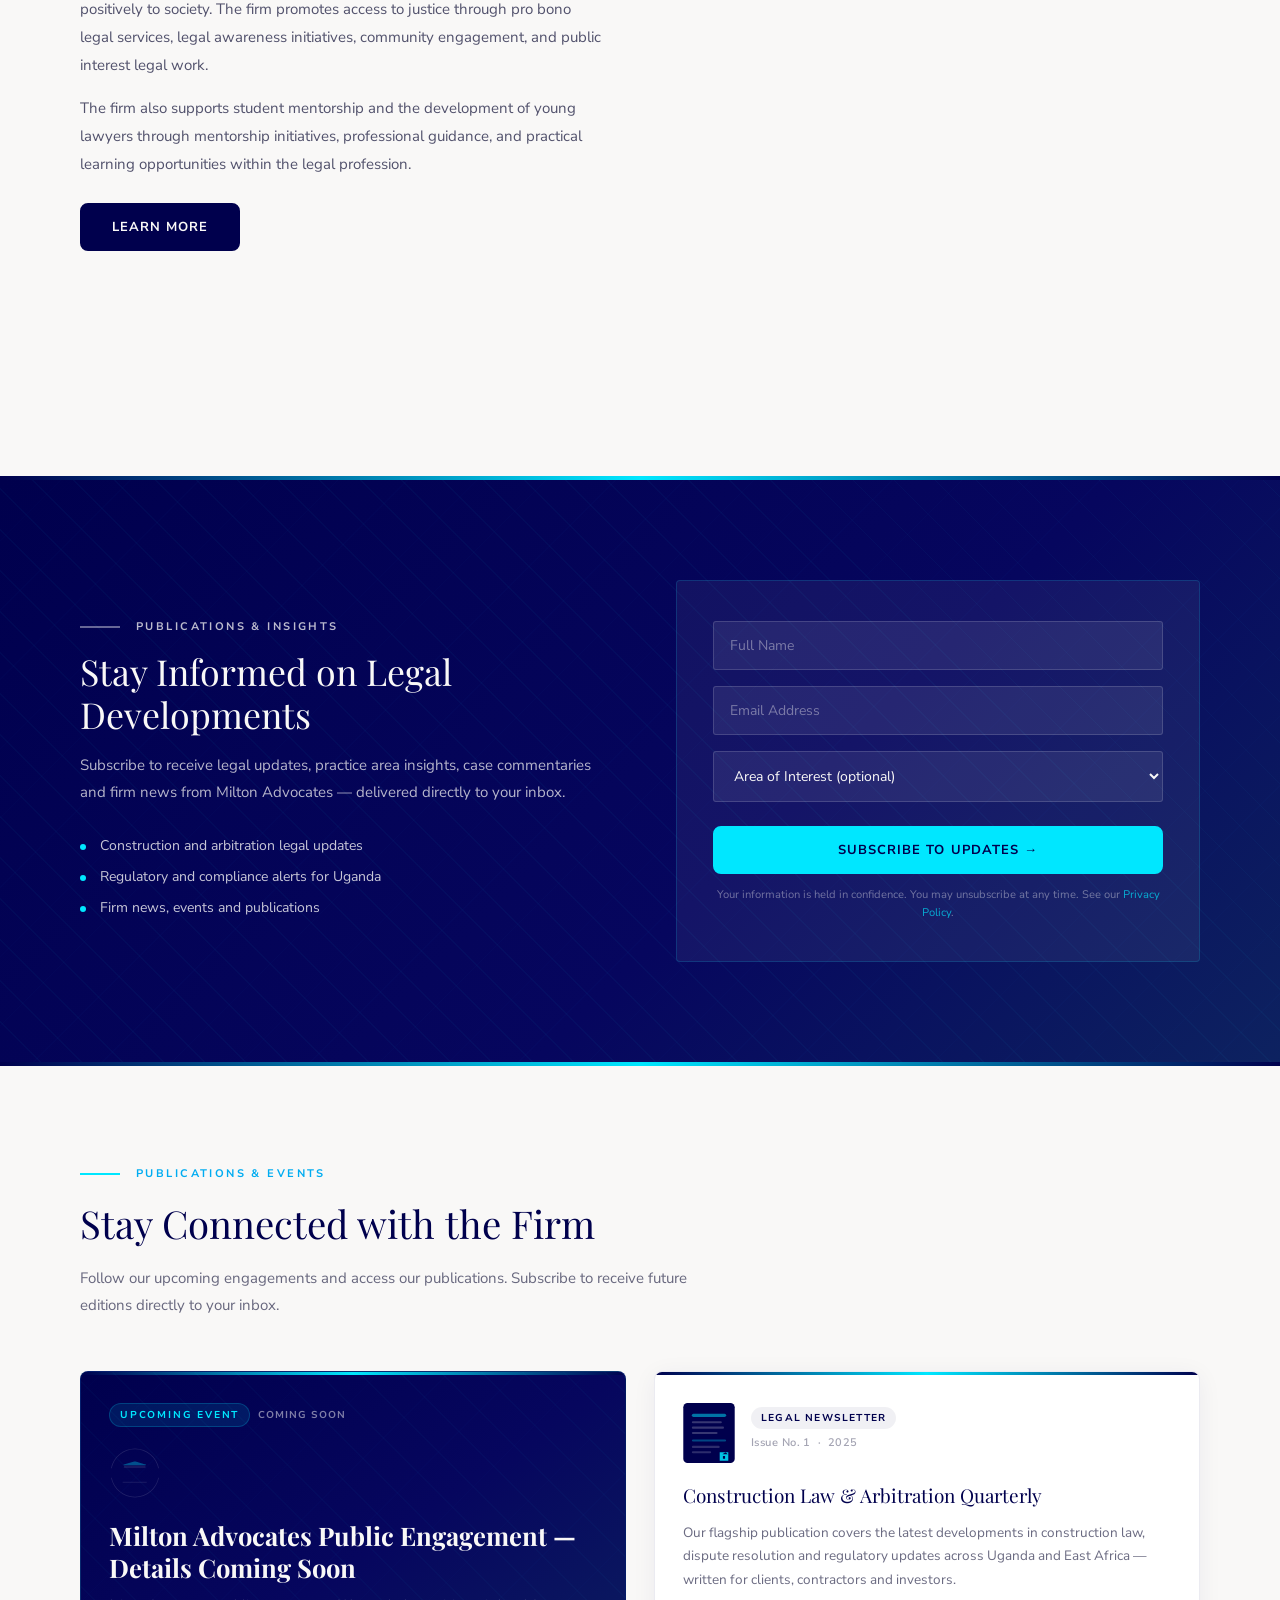
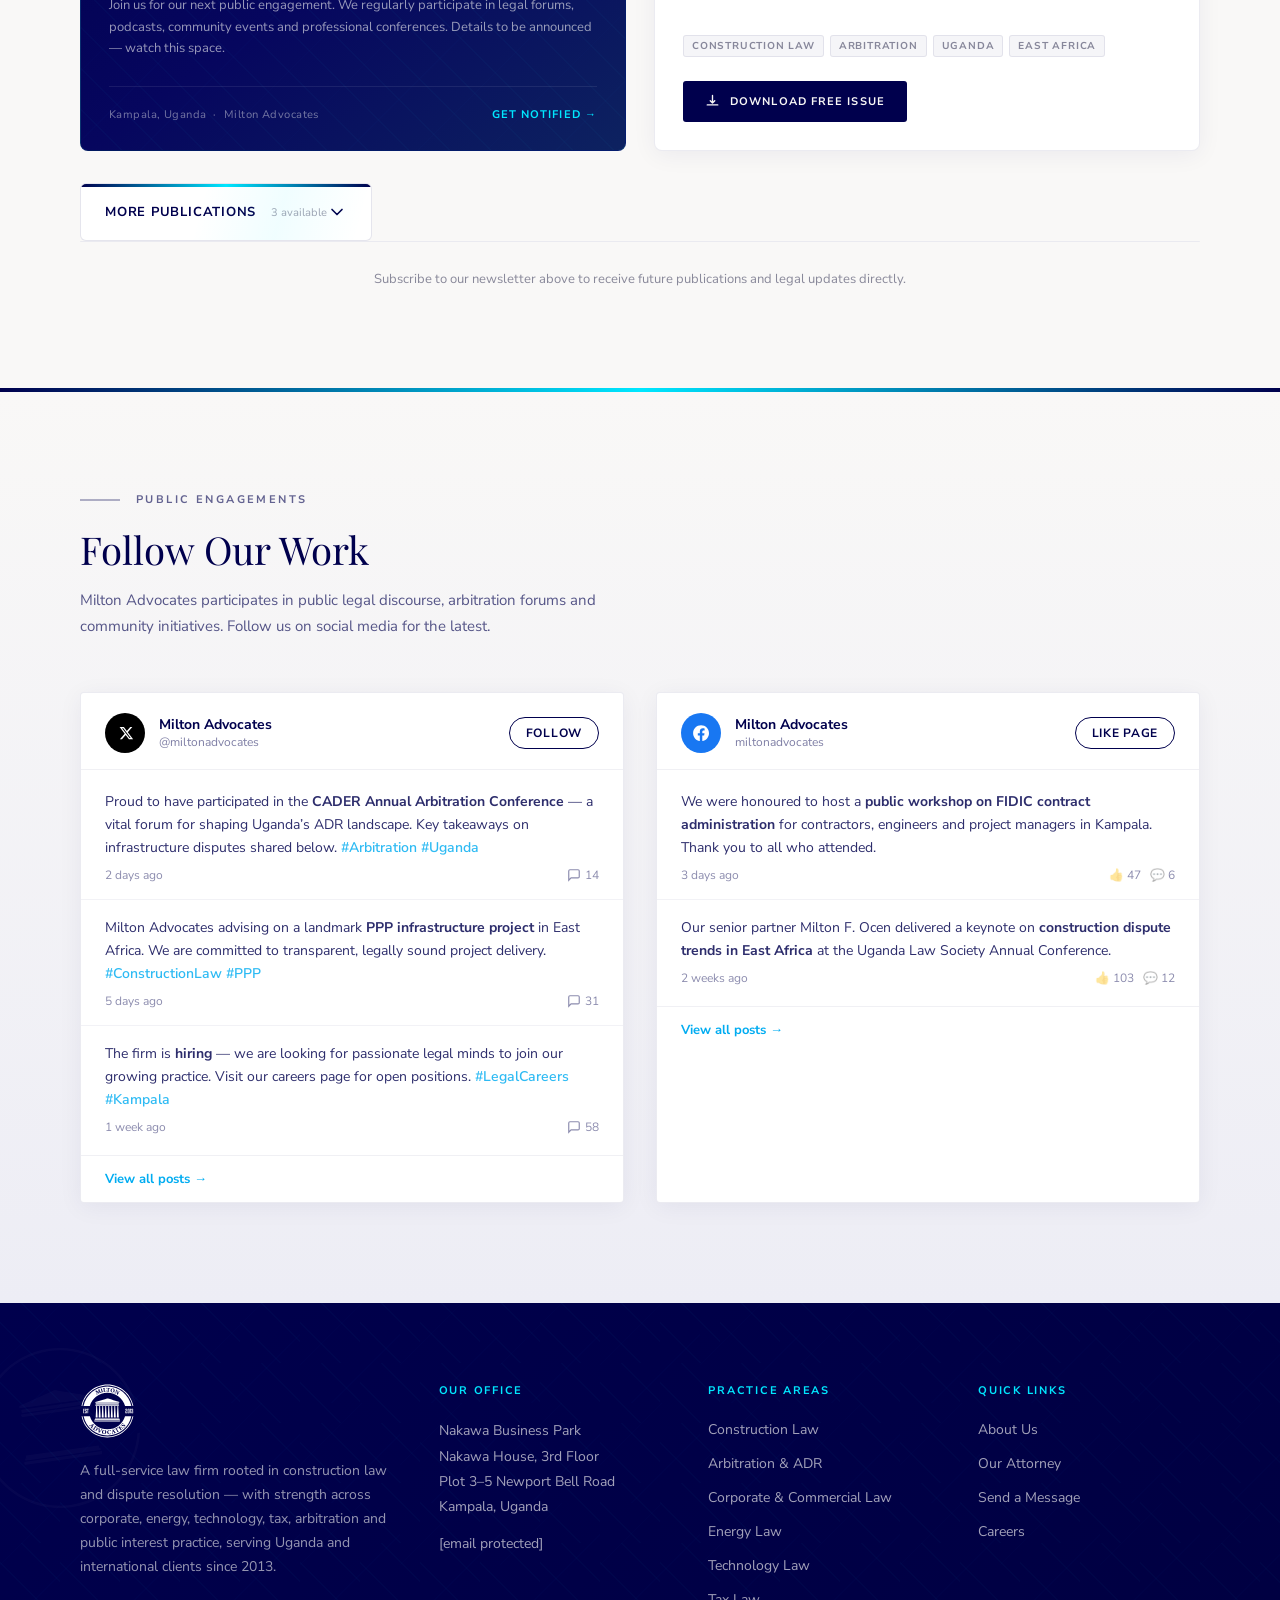
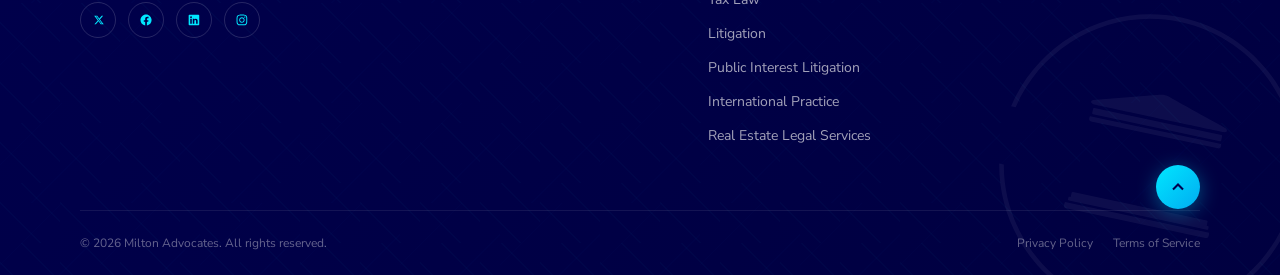
==== commit 1a42038b: "Update index.html" ====
--- a/index.html
+++ b/index.html
@@ -5,12 +5,18 @@
   <meta name="viewport" content="width=device-width, initial-scale=1.0"/>
   <meta name="description" content="Milton Advocates is a full-service law firm rooted in construction law and dispute resolution, with strength across corporate, energy, technology, and regulatory practice — serving Uganda and international clients since 2013."/>
   <meta name="theme-color" content="#00004d"/>
-  <link rel="icon" type="image/png" href="miltonadvocates-favicon.png"/>
+  <link rel="icon" type="image/png" href="assets/miltonadvocates-favicon.png"/>
   <meta property="og:title" content="Milton Advocates | Construction Law &amp; Arbitration Specialists"/>
   <meta property="og:description" content="Milton Advocates is a full-service law firm rooted in construction law and dispute resolution, with strength across corporate, energy, technology, and regulatory practice — serving Uganda and international clients since 2013."/>
   <meta property="og:type" content="website"/>
-  <meta property="og:url" content="https://www.miltonadvocates.com/"/>
+  <meta property="og:url" content="https://kaeyraey256.github.io/miltonadvocates/"/>
+  <meta property="og:image" content="https://kaeyraey256.github.io/miltonadvocates/assets/images/attorney-hero.png"/>
   <meta property="og:site_name" content="Milton Advocates"/>
+  <meta name="twitter:card" content="summary_large_image"/>
+  <meta name="twitter:title" content="Milton Advocates | Construction Law &amp; Arbitration Specialists"/>
+  <meta name="twitter:description" content="A full-service law firm rooted in construction law and dispute resolution — serving Uganda and international clients since 2013."/>
+  <meta name="twitter:image" content="https://kaeyraey256.github.io/miltonadvocates/assets/images/attorney-hero.png"/>
+  <link rel="canonical" href="https://kaeyraey256.github.io/miltonadvocates/"/>
   <title>Milton Advocates | Construction Law &amp; Arbitration Specialists</title>
   <link rel="preconnect" href="https://fonts.googleapis.com">
   <link rel="preconnect" href="https://fonts.gstatic.com" crossorigin>
@@ -22,7 +28,7 @@
 <div class="top-bar">
     <div class="container">
       <div class="top-bar-left">
-        <a href="https://maps.google.com/?q=UAP+Business+Park+Nakawa+House+Kampala" target="_blank" rel="noopener noreferrer">
+        <a href="https://maps.google.com/?q=Nakawa+Business+Park+Nakawa+House+Kampala+Uganda" target="_blank" rel="noopener noreferrer">
           <svg width="14" height="14" viewBox="0 0 24 24" fill="none" stroke="currentColor" stroke-width="2"><path d="M21 10c0 7-9 13-9 13s-9-6-9-13a9 9 0 0118 0z"/><circle cx="12" cy="10" r="3"/></svg>
           Nakawa Business Park, Nakawa House, 3rd Floor
         </a>
@@ -180,8 +186,8 @@
         <div class="practice-list-item" onclick="openModal('tax')"><div class="practice-list-icon"><img loading="lazy" src="assets/svgs/tax-law.svg" alt=""/></div><div class="practice-list-text"><h3>Tax Law</h3><p>Tax planning, compliance, URA engagements and appeals.</p></div><span class="practice-list-arrow">&#x203A;</span></div>
         <div class="practice-list-item" onclick="openModal('litigation')"><div class="practice-list-icon"><img loading="lazy" src="assets/svgs/litigation-icon.svg" alt=""/></div><div class="practice-list-text"><h3>Litigation</h3><p>Strategic advocacy in Uganda's courts for complex disputes.</p></div><span class="practice-list-arrow">&#x203A;</span></div>
         <div class="practice-list-item" onclick="openModal('publicinterest')"><div class="practice-list-icon"><img loading="lazy" src="assets/svgs/public-interest.svg" alt=""/></div><div class="practice-list-text"><h3>Public Interest Litigation</h3><p>Pro bono advocacy, human rights and constitutional petitions.</p></div><span class="practice-list-arrow">&#x203A;</span></div>
-        <div class="practice-list-item" onclick="openModal('international')"><div class="practice-list-icon"><img loading="lazy" src="assets/svgs/international-law.svg" alt=""/></div>
-        <div class="practice-list-item" onclick="openModal('realestate')"><div class="practice-list-icon"><img loading="lazy" src="assets/svgs/re.svg" alt=""/></div><div class="practice-list-text"><h3>Real Estate Legal Services</h3><p>High-value transactions, developments and property acquisitions &#8212; full lifecycle coverage.</p></div><span class="practice-list-arrow">&#x203A;</span></div><div class="practice-list-text"><h3>Cross-Border &amp; International Practice</h3><p>Cross-border transactions and international disputes.</p></div><span class="practice-list-arrow">&#x203A;</span></div>
+        <div class="practice-list-item" onclick="openModal('international')"><div class="practice-list-icon"><img loading="lazy" src="assets/svgs/international-law.svg" alt=""/></div><div class="practice-list-text"><h3>Cross-Border &amp; International Practice</h3><p>Cross-border transactions and international disputes.</p></div><span class="practice-list-arrow">&#x203A;</span></div>
+        <div class="practice-list-item" onclick="openModal('realestate')"><div class="practice-list-icon"><img loading="lazy" src="assets/svgs/re.svg" alt=""/></div><div class="practice-list-text"><h3>Real Estate Legal Services</h3><p>High-value transactions, developments and property acquisitions — full lifecycle coverage.</p></div><span class="practice-list-arrow">&#x203A;</span></div>
       </div>
     </div>
   </section>
@@ -203,7 +209,7 @@
             <div class="team-card-name">Milton Ocen</div>
             <div class="team-card-role">Senior Partner &amp; CEO</div>
           </div>
-          <div class="team-card-credentials">MSc Construction Law &amp; Dispute Resolution, British University in Dubai &middot; LLB (MUK) &middot; Dip LP(LDC) &middot; MCIArb</div>
+          <div class="team-card-credentials">MSc Construction Law &amp; Dispute Resolution, British University in Dubai &middot; LLB (MUK) &middot; Dip LP(LDC) &middot; MCIArb &middot; LCIA Member</div>
         </div>
         <div class="team-quote-card">
           <div class="quote-watermark" aria-hidden="true"><svg viewBox="0 0 102 104" xmlns="http://www.w3.org/2000/svg"><path fill="#fff" d="M51,3C27.15,3,7.23,20.12,2.88,42.72h1.52C8.73,20.95,27.97,4.49,51,4.49s42.26,16.46,46.6,38.23h1.52C94.77,20.12,74.85,3,51,3Z"/><path fill="#fff" d="M97.52,61.69c-4.49,21.57-23.63,37.82-46.51,37.82S8.97,83.26,4.48,61.69h-1.52c4.5,22.39,24.33,39.31,48.04,39.31s43.53-16.92,48.03-39.31h-1.52Z"/><rect fill="#fff" x="29.1" y="37.66" width="42.89" height="2.04" rx=".35" ry=".35"/><path fill="#fff" d="M27.96,66.15v1.34c0,.19,.16,.35,.37,.35h44.43c.2,0,.37-.16,.37-.35v-1.34c0-.19-.16-.35-.37-.35H28.33c-.2,0-.37,.16-.37,.35Z"/><path fill="#fff" d="M27.26,67.74v.81c0,.12,.17,.21,.38,.21h45.81c.21,0,.38-.09,.38-.21v-.81c0-.12-.17-.21-.38-.21H27.64c-.21,0-.38,.09-.38,.21Z"/><path fill="#fff" d="M28.6,35.17l20.77-6.14s.04-.01,.05-.02c.2-.07,1.58-.54,3.05,0,1.47,.55,17.65,5.44,20.06,6.17,.24,.07,.44,.25,.53,.49,.14,.36,.12,.83-.93,.89-1.69,.1-41.3,0-42.6,0-1.03,0-1.62-.25-1.51-.81,.06-.28,.29-.5,.57-.58Z"/><path fill="#fff" d="M71.49,42.12H29.34c-1.09,0-.77-1.39-.77-1.39l.06-.2h43.56l.06,.2s.33,1.39-.77,1.39Z"/><path fill="#fff" d="M73.56,71.44H27.28c-1.2,0-.84-1.69-.84-1.69l.07-.24h47.83l.06,.24s.36,1.69-.84,1.69Z"/></svg></div>
@@ -412,7 +418,7 @@
               <path fill="rgba(249,248,247,0.12)" d="M73.56,71.44H27.28c-1.2,0-.84-1.69-.84-1.69l.07-.24h47.83l.06,.24s.36,1.69-.84,1.69Z"/>
             </svg>
             <!-- UPDATE TITLE -->
-            <div class="pub-poster-title">Milton Advocates Public Engagement — [Event Title]</div>
+            <div class="pub-poster-title">Milton Advocates Public Engagement — Details Coming Soon</div>
             <!-- UPDATE SUBTITLE -->
             <div class="pub-poster-subtitle">Join us for our next public engagement. We regularly participate in legal forums, podcasts, community events and professional conferences. Details to be announced — watch this space.</div>
             <div class="pub-poster-footer">
@@ -595,7 +601,6 @@
           <div class="social-feed-posts">
             <div class="social-post">
               <p>We were honoured to host a <strong>public workshop on FIDIC contract administration</strong> for contractors, engineers and project managers in Kampala. Thank you to all who attended.</p>
-              <div class="social-post-img-placeholder"></div>
               <div class="social-post-meta"><span>3 days ago</span><span class="social-post-actions">&#x1F44D; 47 &nbsp; &#x1F4AC; 6</span></div>
             </div>
             <div class="social-post">
@@ -1052,22 +1057,5 @@
   </div>
 
   <script src="assets/script.js"></script>
-
-  <script>
-  function handleNewsletterSubmit(e) {
-    e.preventDefault();
-    var btn = e.target.querySelector('.newsletter-btn');
-    var orig = btn.textContent;
-    btn.textContent = 'Subscribed ✓';
-    btn.style.background = '#007a42';
-    btn.style.borderColor = '#007a42';
-    setTimeout(function() {
-      btn.textContent = orig;
-      btn.style.background = '';
-      btn.style.borderColor = '';
-      e.target.reset();
-    }, 3000);
-  }
-  </script>
 </body>
 </html>
--- a/assets/style.css
+++ b/assets/style.css
@@ -18,7 +18,7 @@
 }
 
 *, *::before, *::after { box-sizing: border-box; margin: 0; padding: 0; }
-html { scroll-behavior: smooth; }
+html { scroll-behavior: smooth; overflow-x: hidden; }
 body { font-family: 'Nunito Sans', Helvetica, Arial, sans-serif; color: var(--text); background: var(--offwhite); overflow-x: hidden; }
 h1, h2, h3, h4 { font-family: 'Playfair Display', 'Times New Roman', serif; }
 h1 { font-weight: 700; } h2, h3, h4 { font-weight: 400; }
@@ -481,7 +481,7 @@
 .team-expand-arrow svg { stroke: var(--cyan); }
 .team-expand-arrow.open { transform: rotate(180deg); background: rgba(0,231,255,0.25); }
 .team-expand-panel { max-height: 0; overflow: hidden; transition: max-height 0.65s var(--ease-out), opacity 0.45s ease; opacity: 0; }
-.team-expand-panel.open { max-height: 2400px; opacity: 1; }
+.team-expand-panel.open { max-height: 3600px; opacity: 1; }
 .team-members-grid { display: grid; grid-template-columns: repeat(3, 1fr); gap: 28px; margin-top: 36px; }
 
 /* Quote card */
@@ -1737,7 +1737,10 @@
 .legal-hero-sub { color: rgba(249,248,247,0.7); font-size: 15px; line-height: 1.7; max-width: 540px; }
 .legal-tabs-wrap {
   background: var(--offwhite); border-bottom: 1px solid rgba(0,0,128,0.08);
-  position: sticky; top: 0; z-index: 100;
+  position: sticky; top: 88px; z-index: 100;
+}
+@media (max-width: 768px) {
+  .legal-tabs-wrap { top: 0; }
 }
 .legal-tabs { display: flex; gap: 0; max-width: 1200px; margin: 0 auto; padding: 0 40px; }
 .legal-tab {
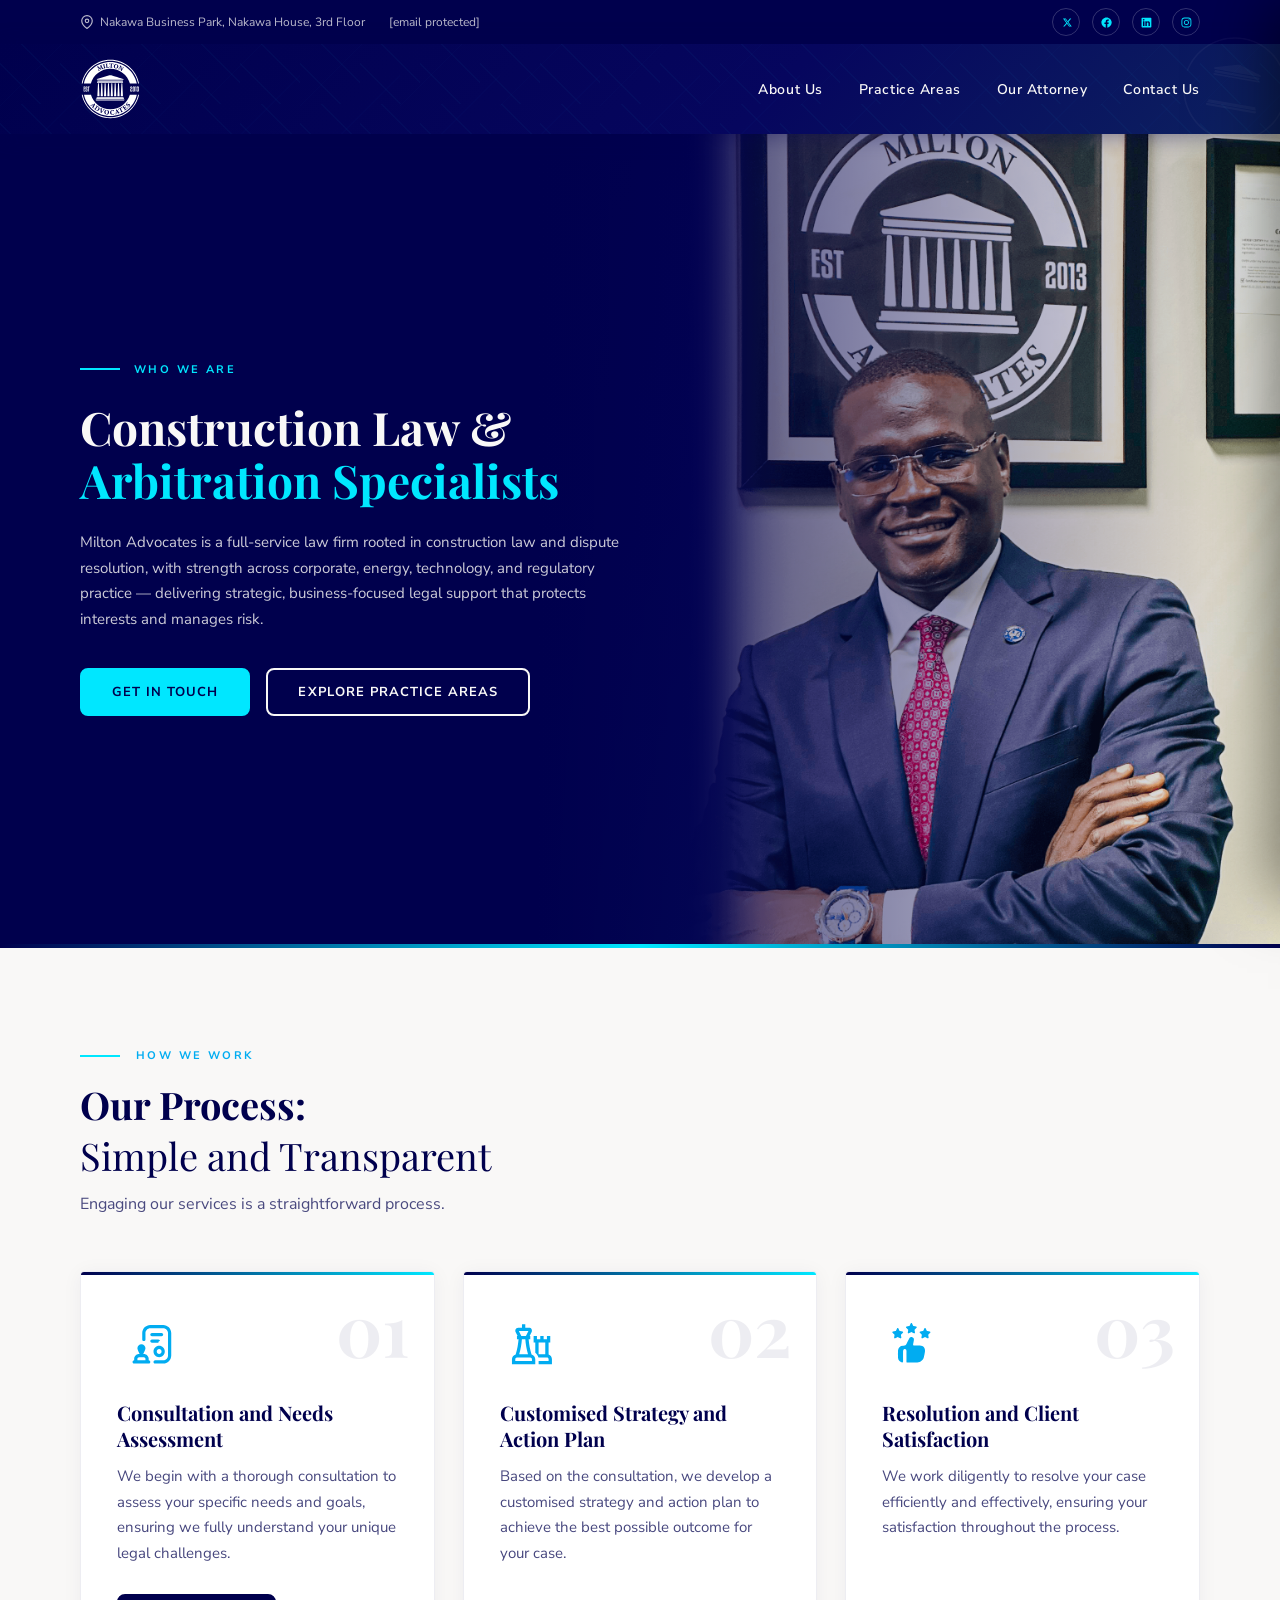
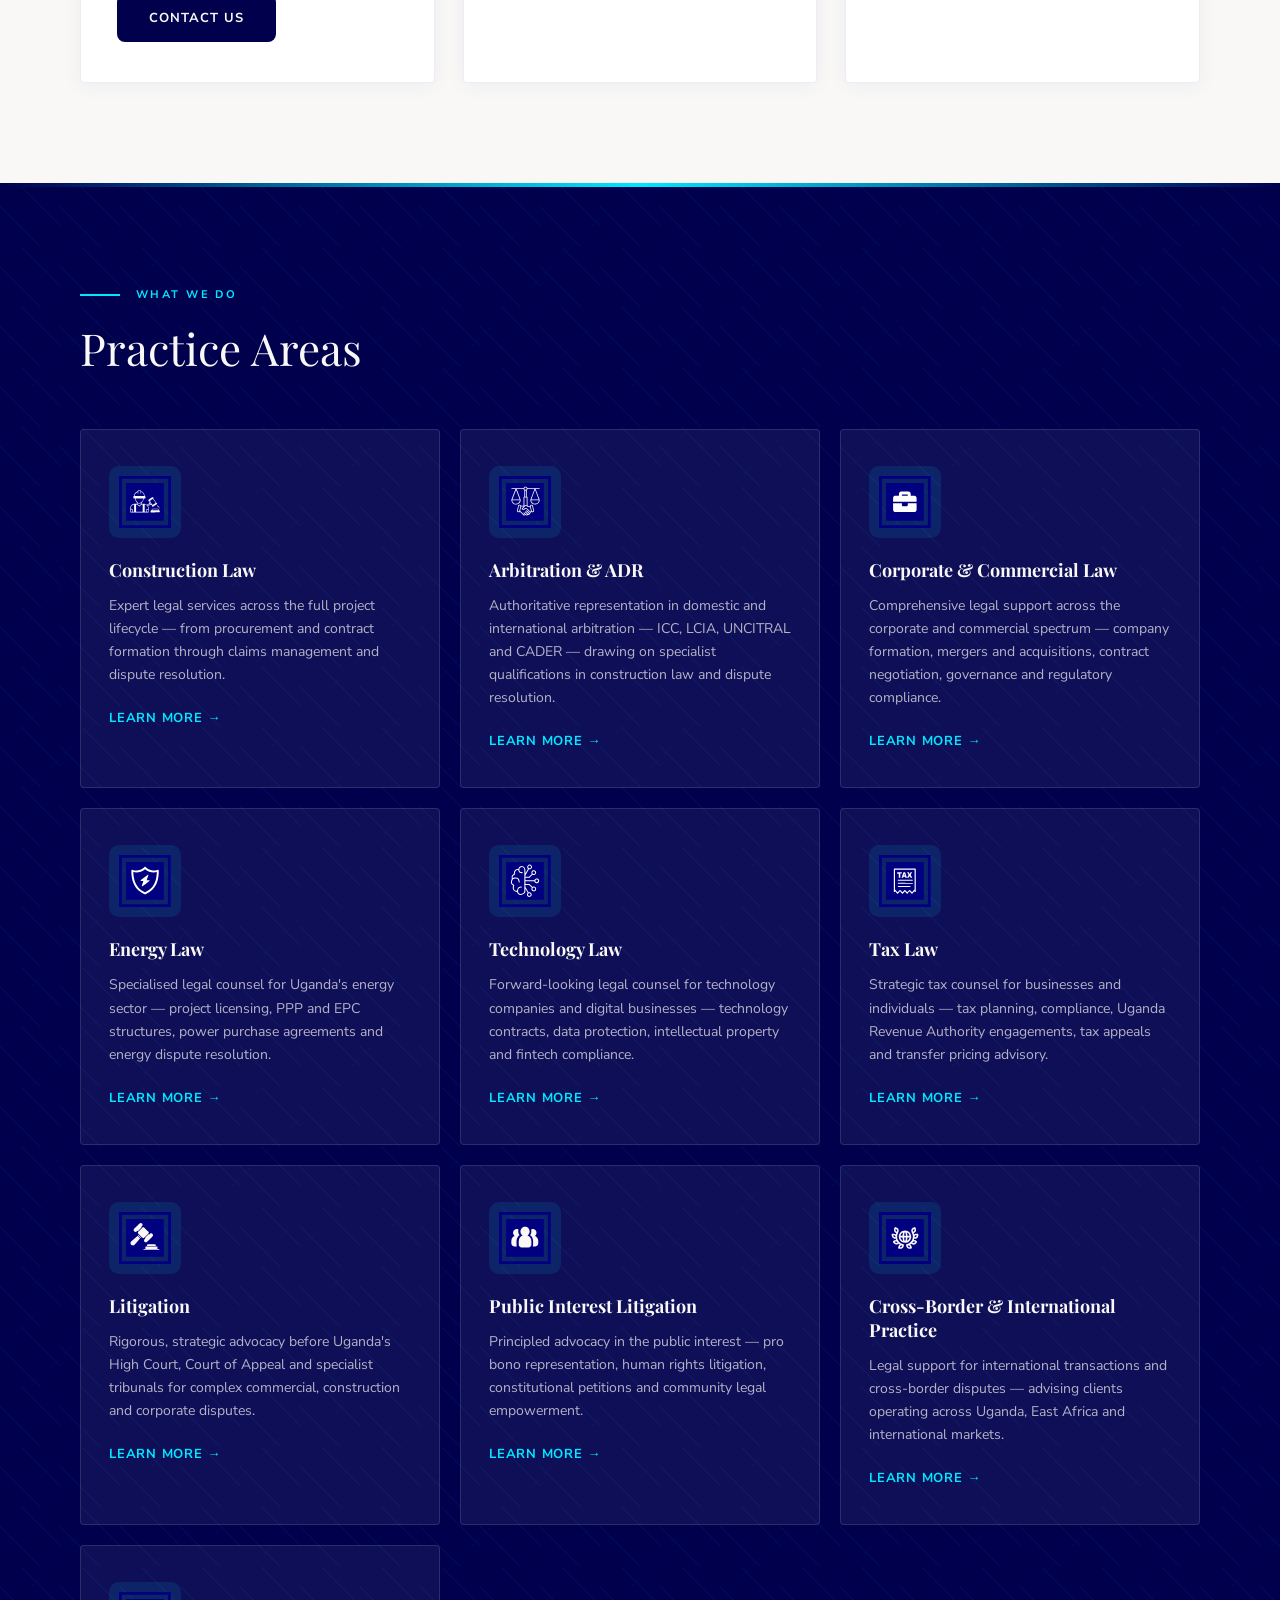
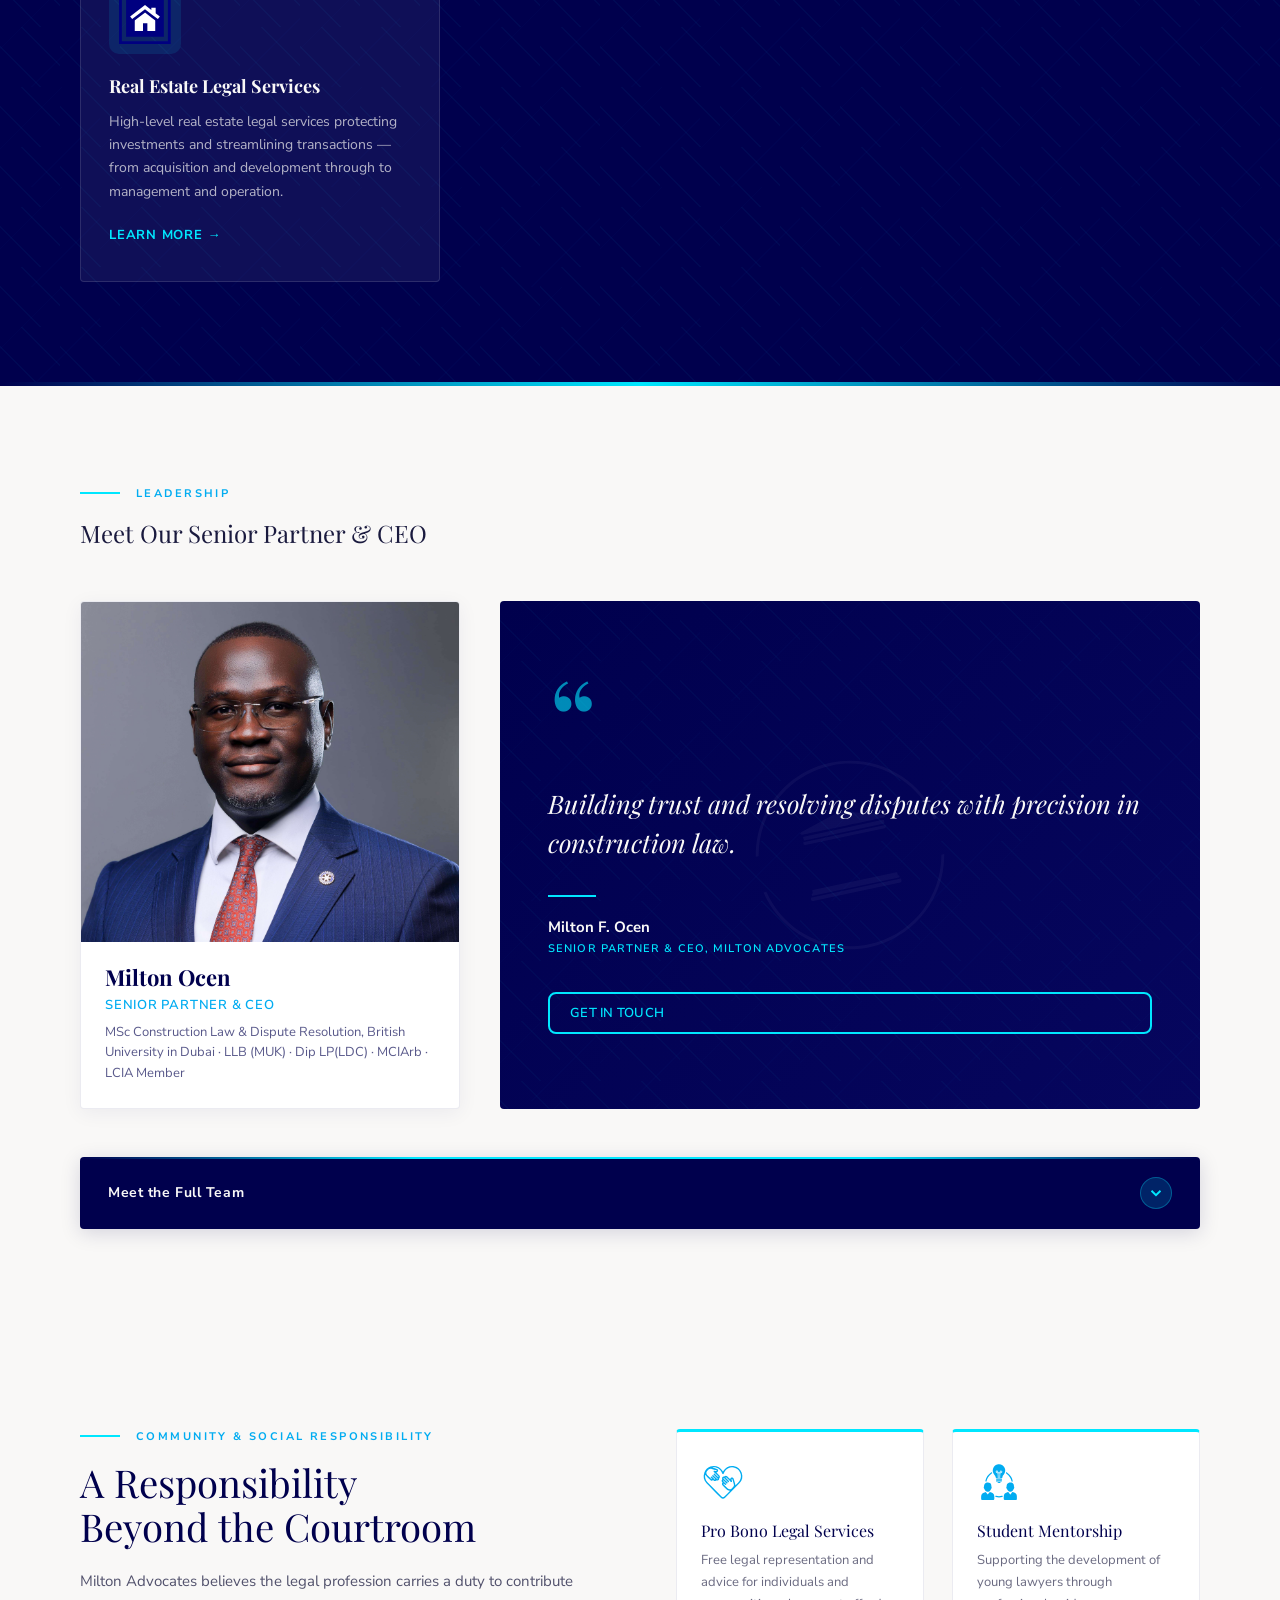
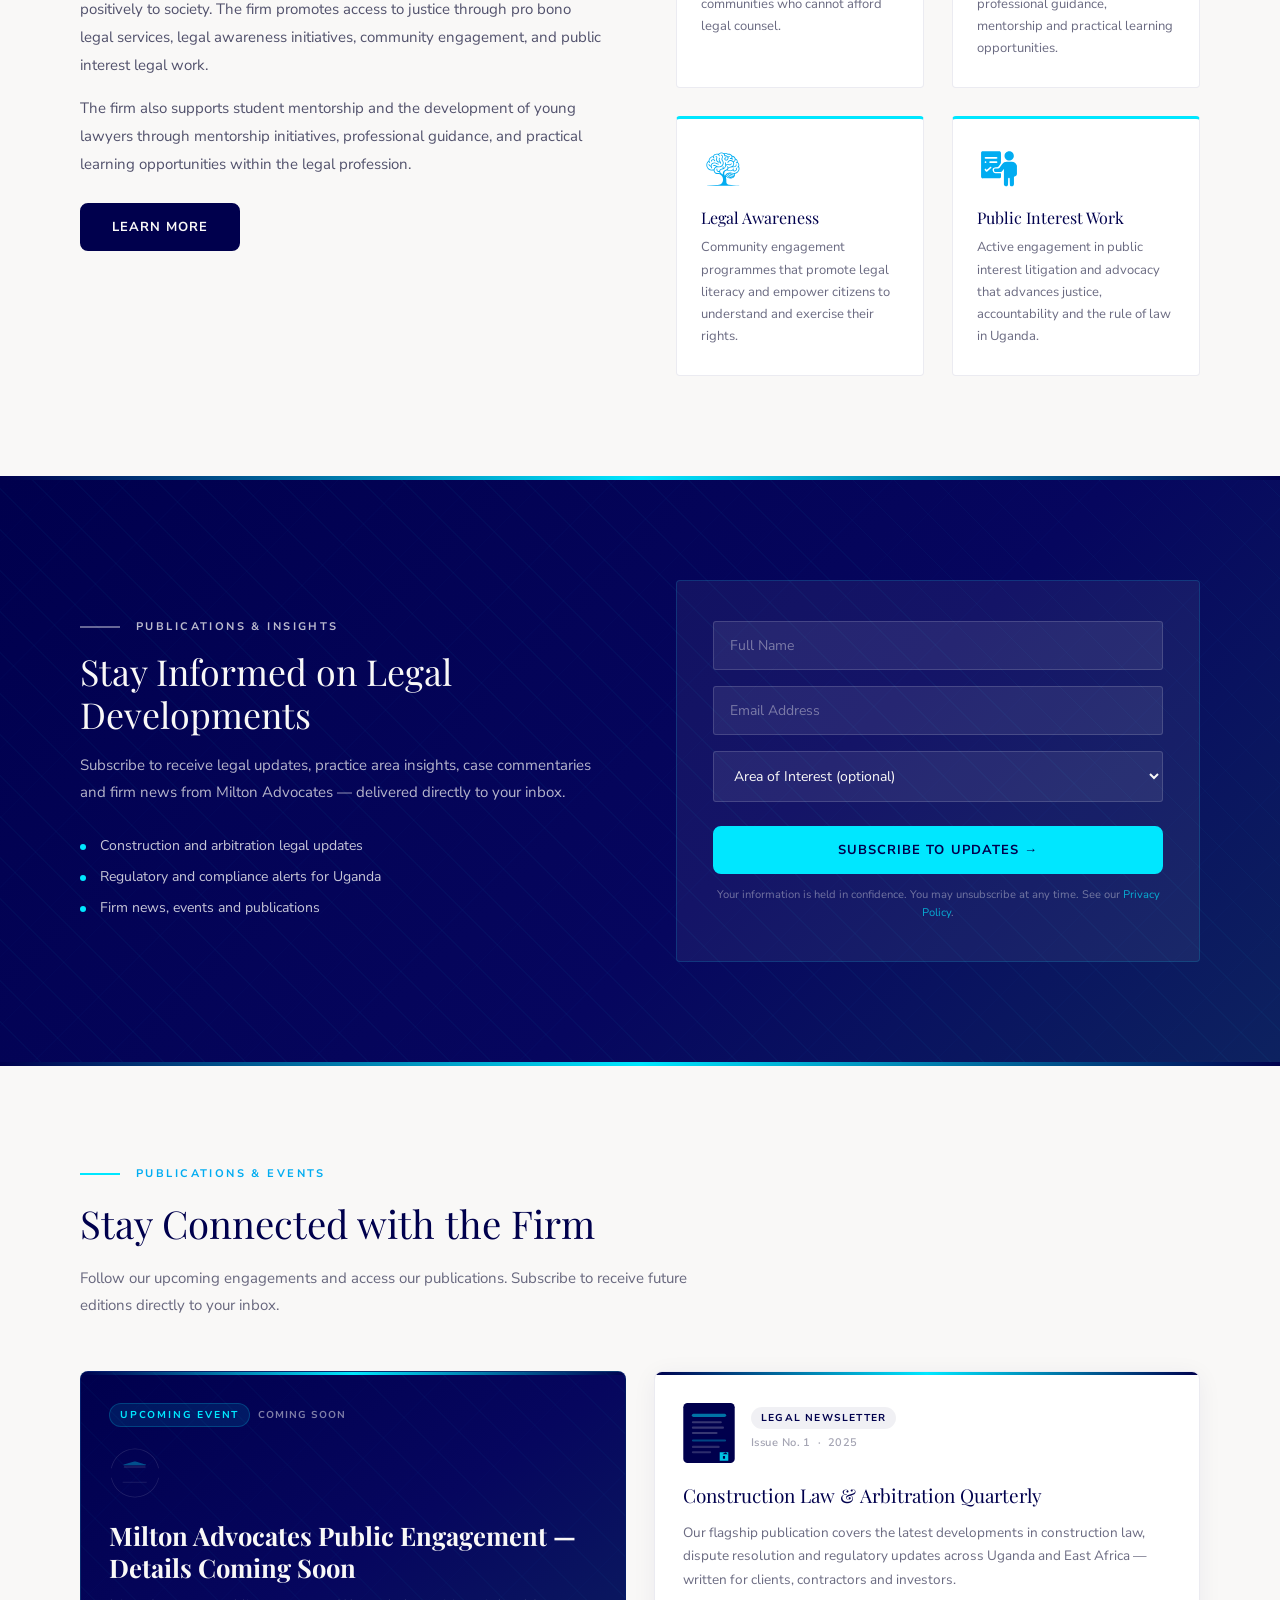
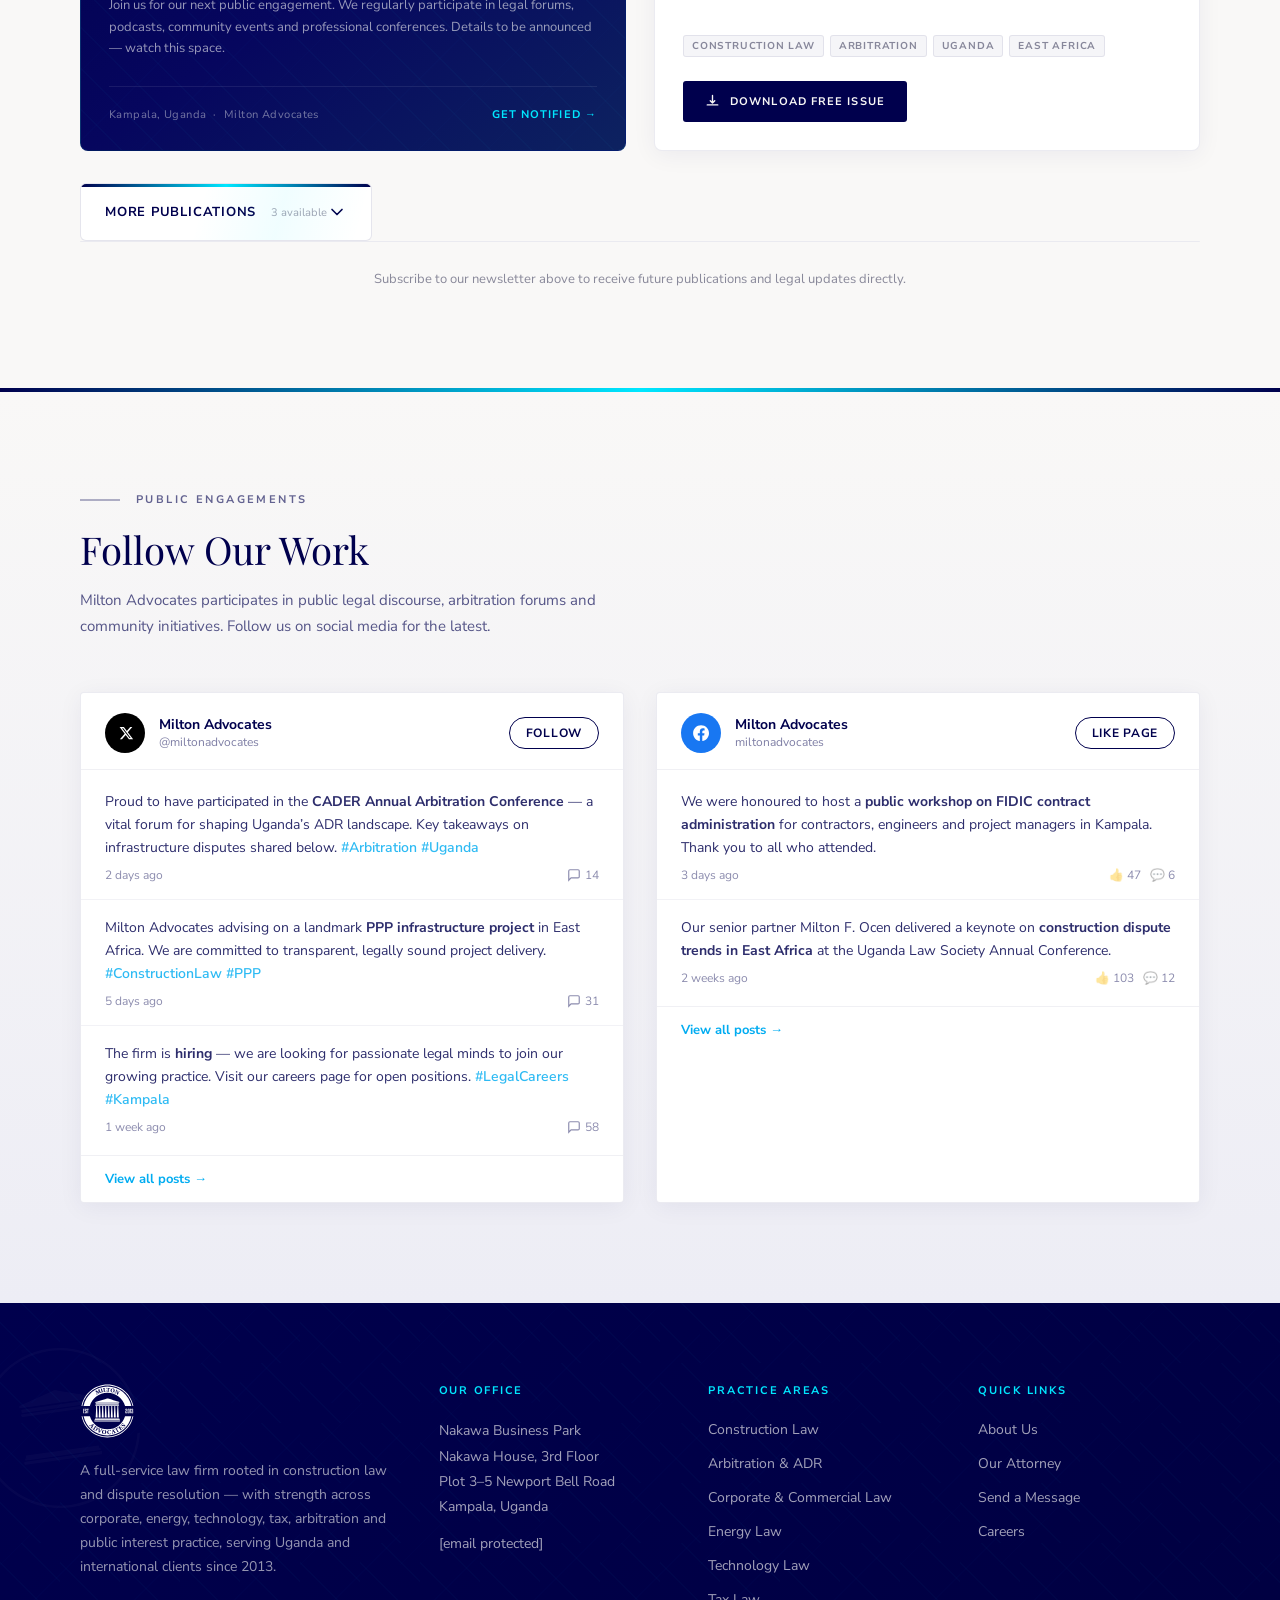
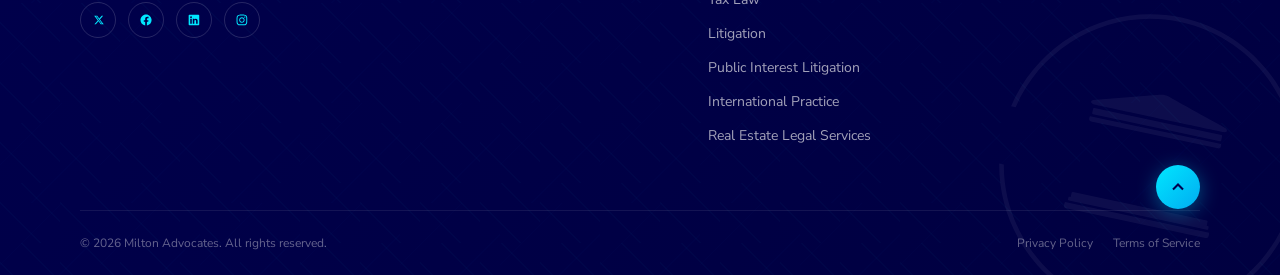
==== commit 2df8ebd9: "Update index.html" ====
--- a/index.html
+++ b/index.html
@@ -73,9 +73,7 @@
           <a href="contact.html" class="btn btn-cyan">Get in Touch</a>
           <a href="#practice" class="btn btn-outline-white">Explore Practice Areas</a>
         </div>
-        <div class="practice-list-item" onclick="openModal('realestate')"><div class="practice-list-icon"><img loading="lazy" src="assets/svgs/re.svg" alt=""/></div><div class="practice-list-text"><h3>Real Estate Legal Services</h3><p>High-value transactions, developments and property acquisitions — full lifecycle coverage.</p></div><span class="practice-list-arrow">&#x203A;</span></div>
-      </div>
-    </div>
+       
   </section>
   <div class="section-divider"></div>
 
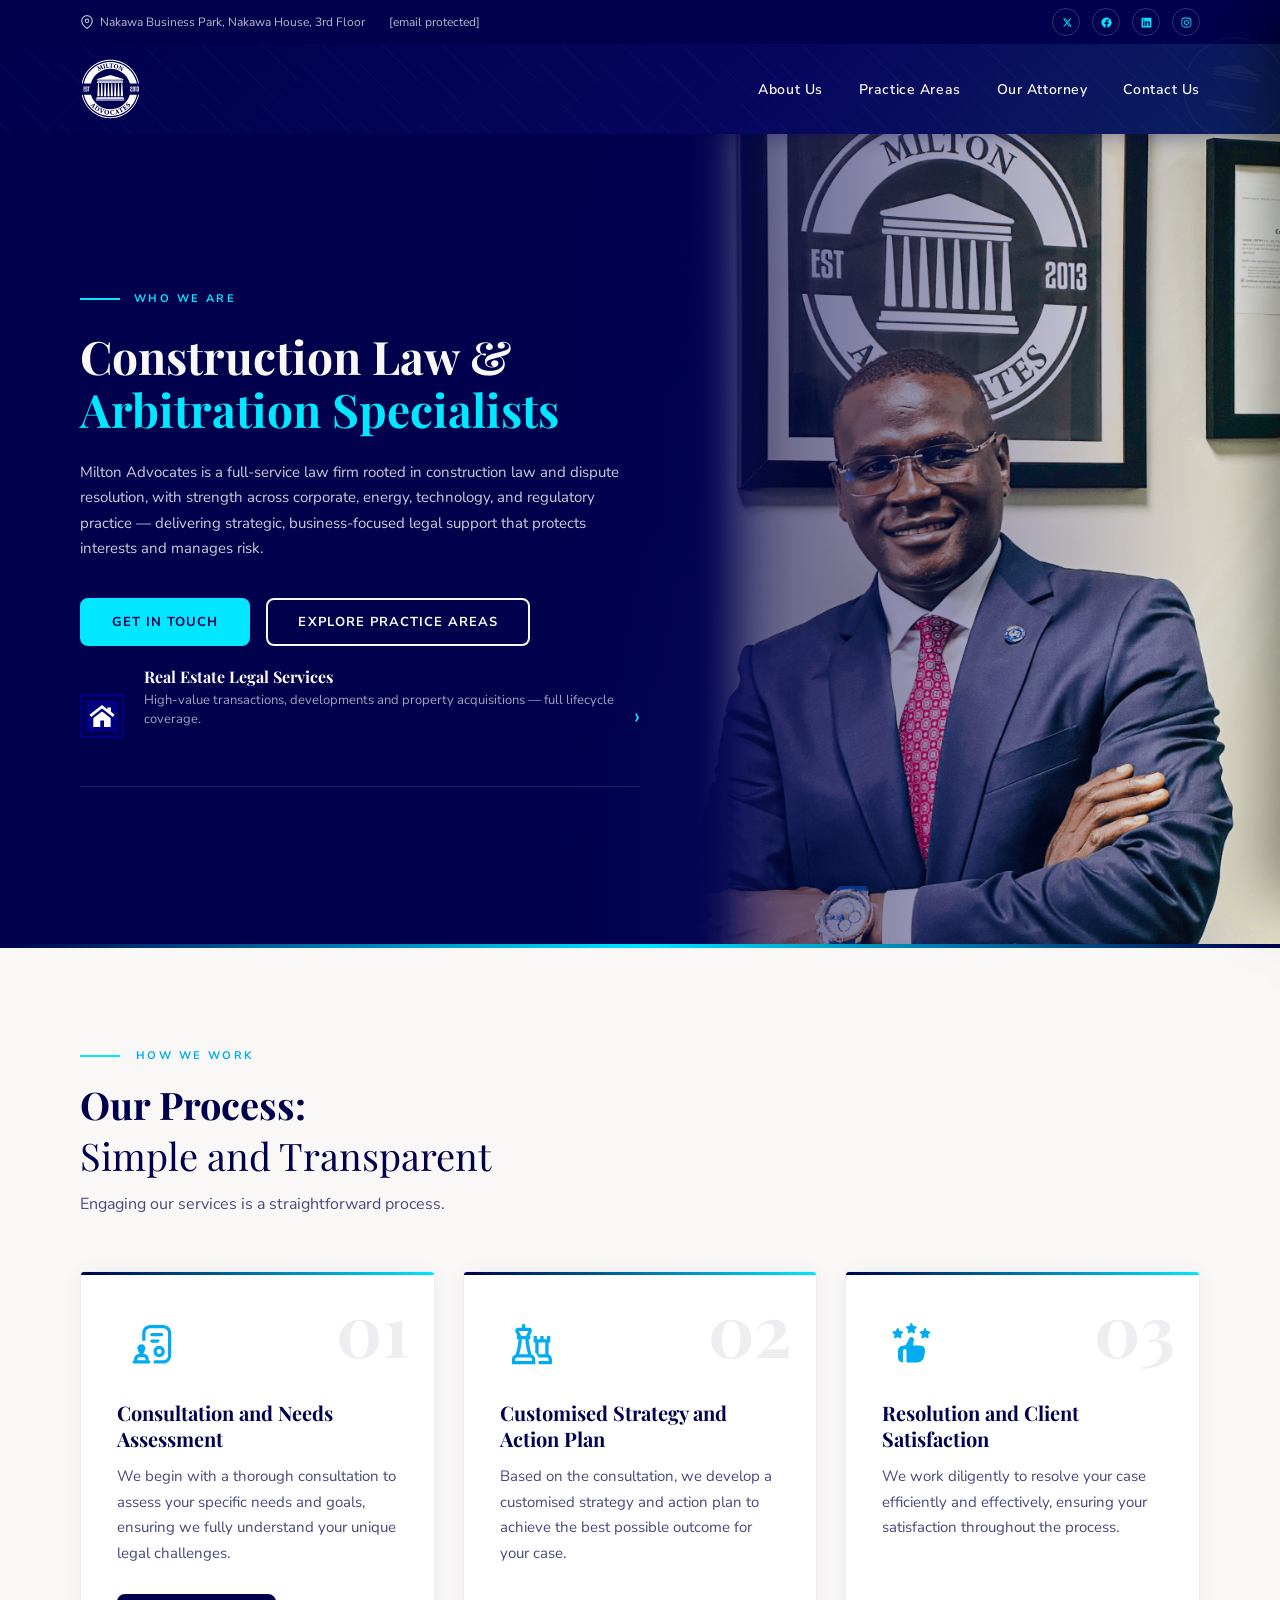
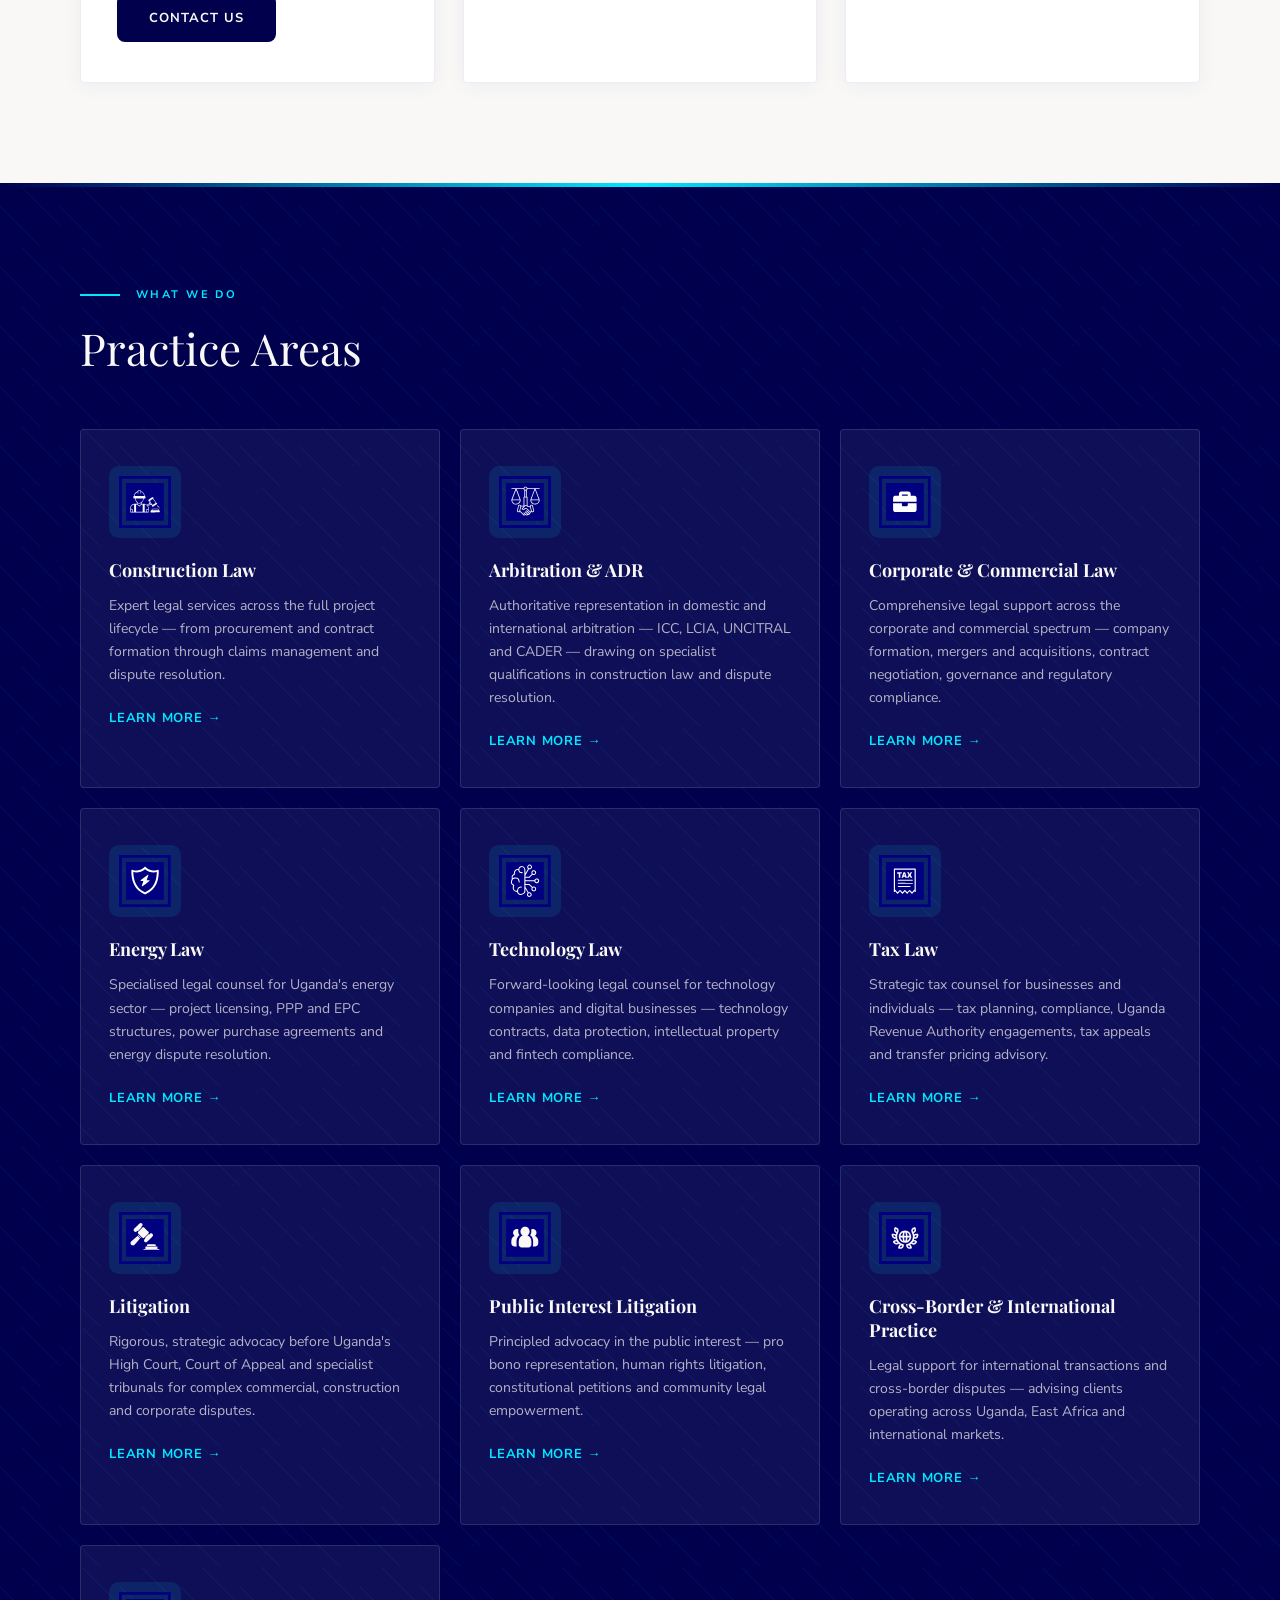
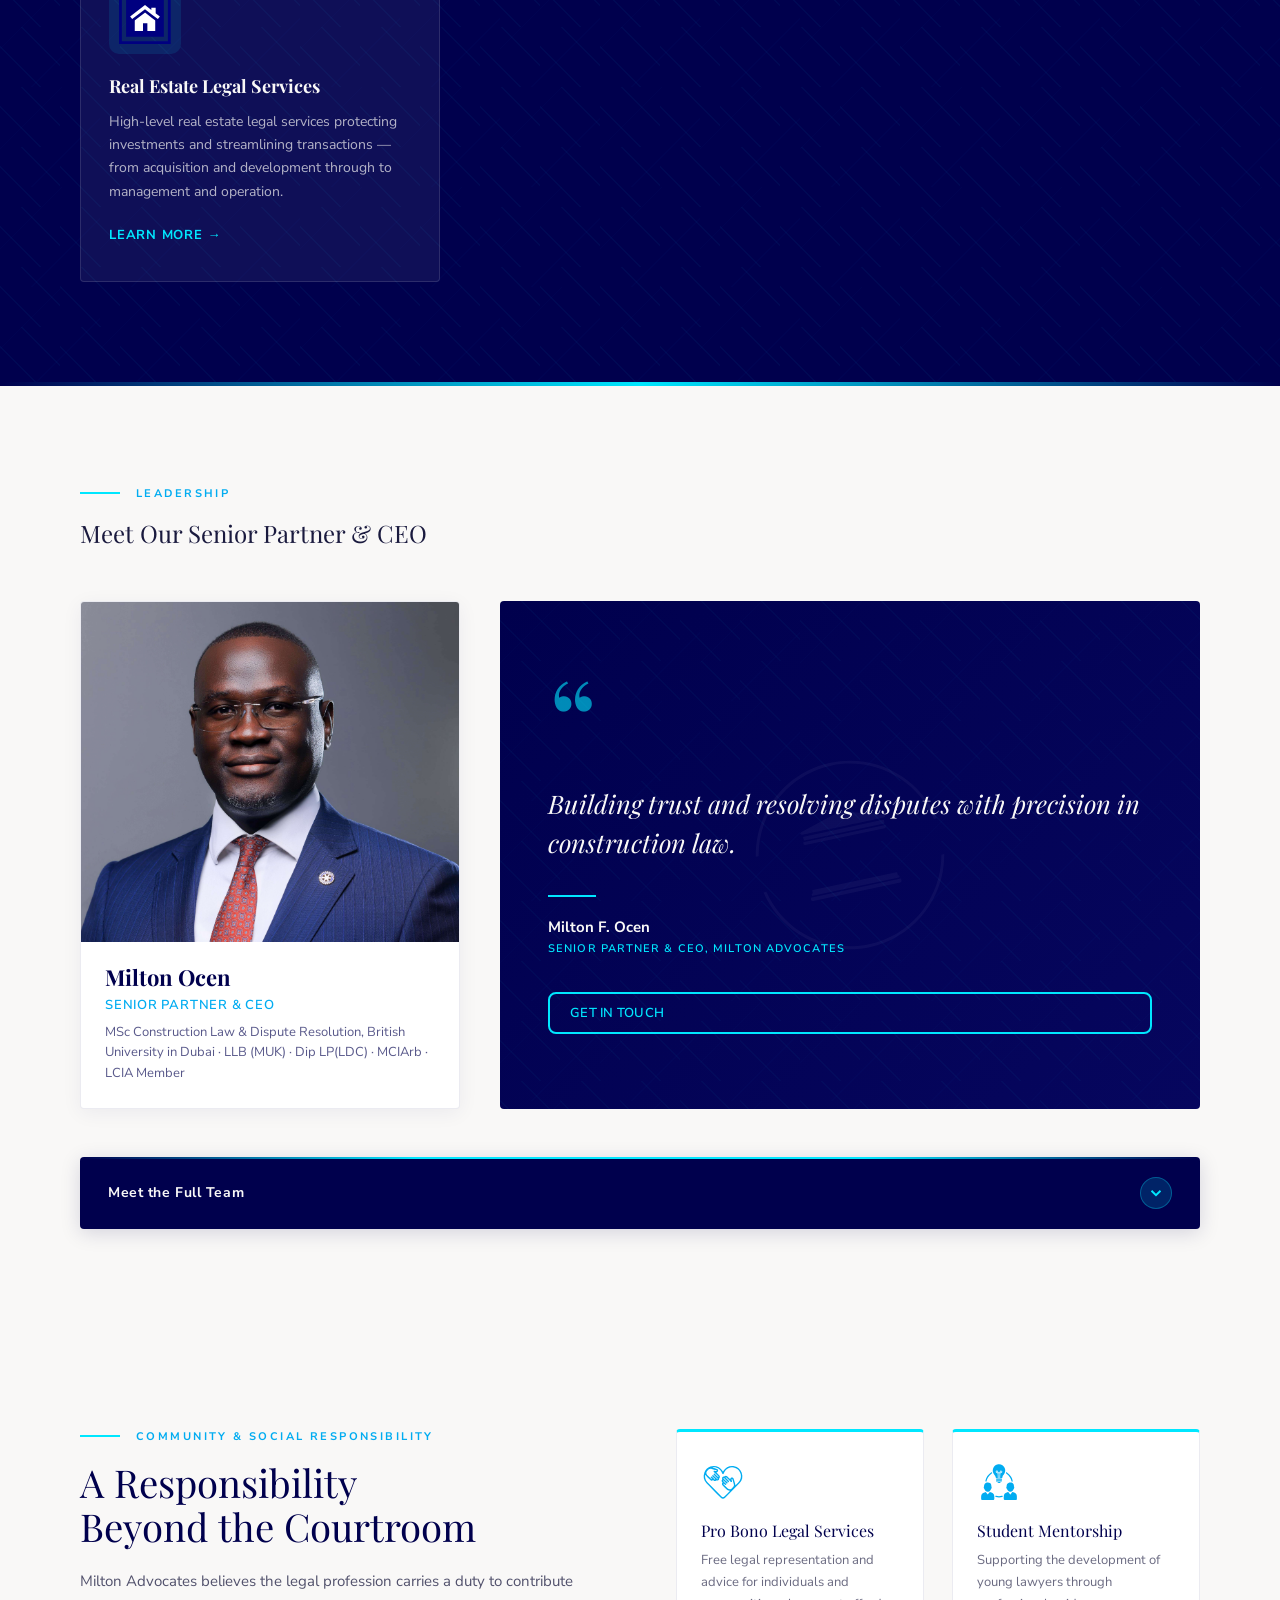
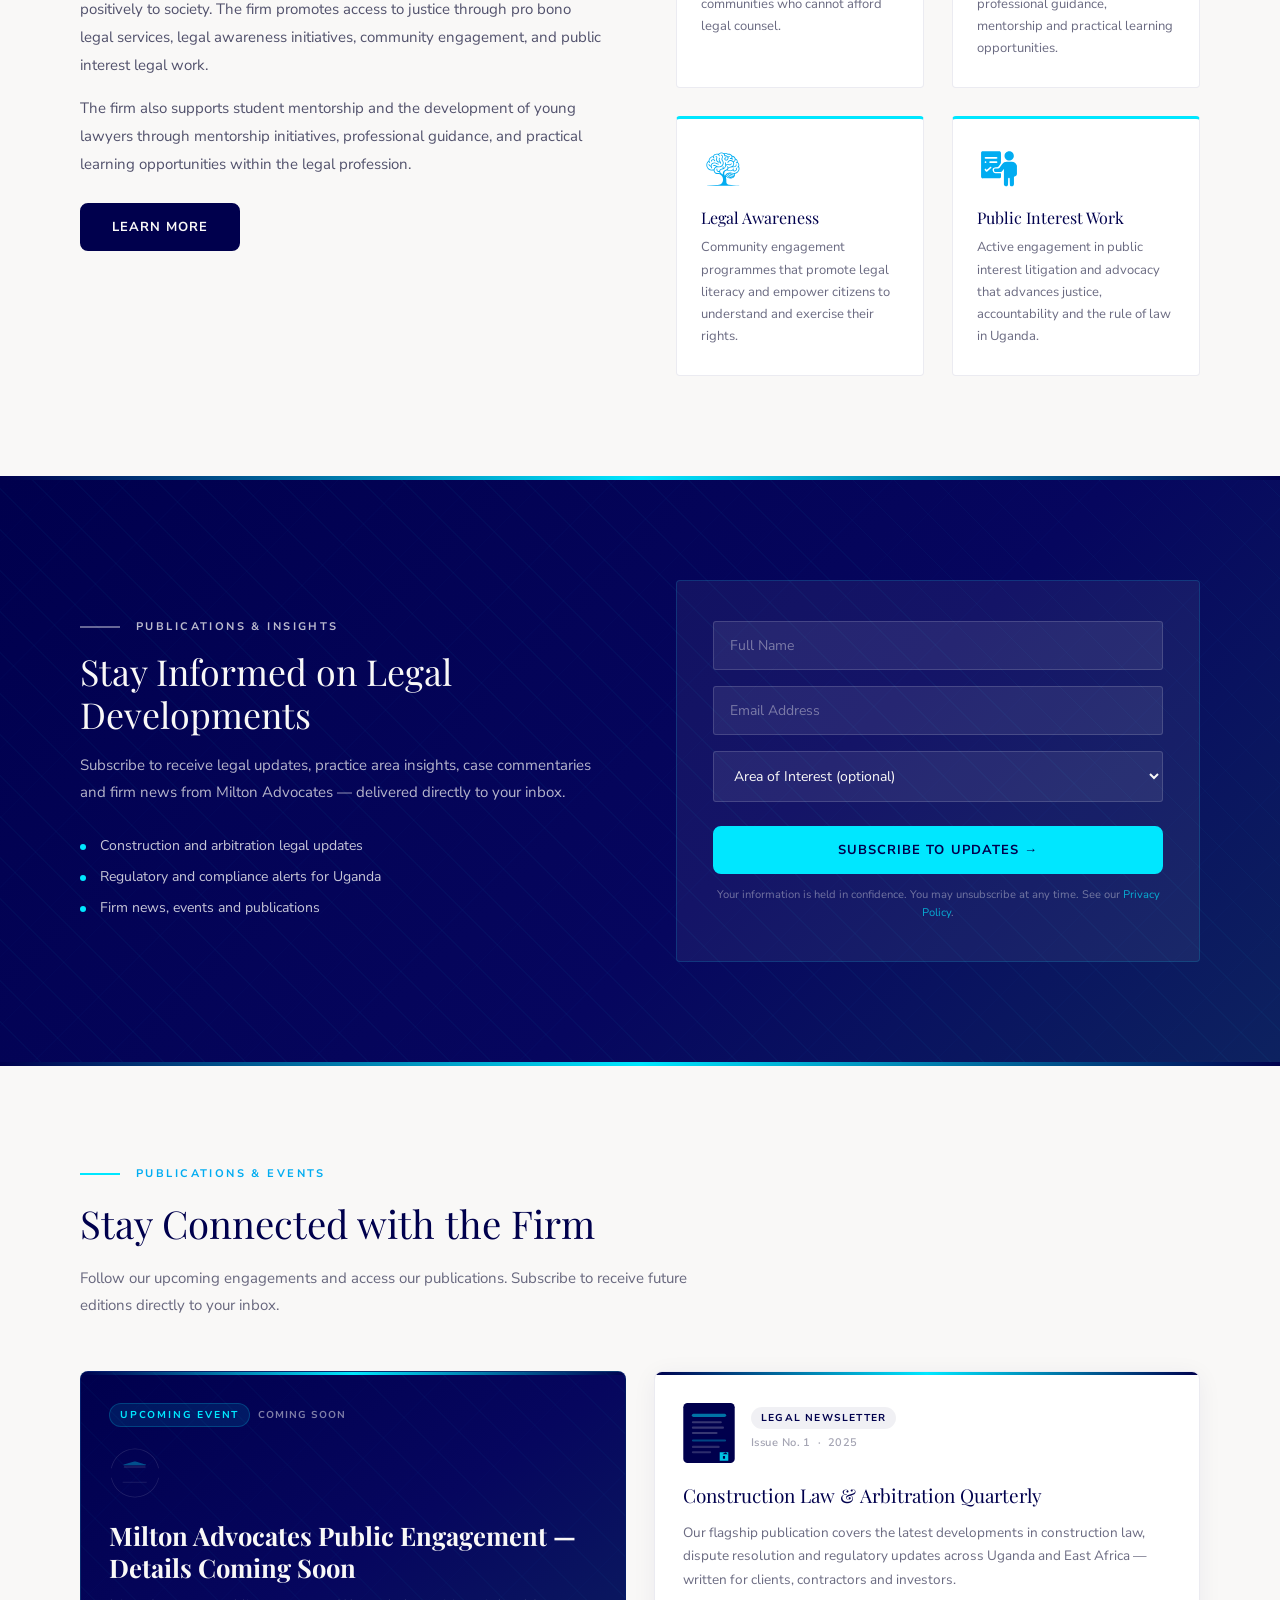
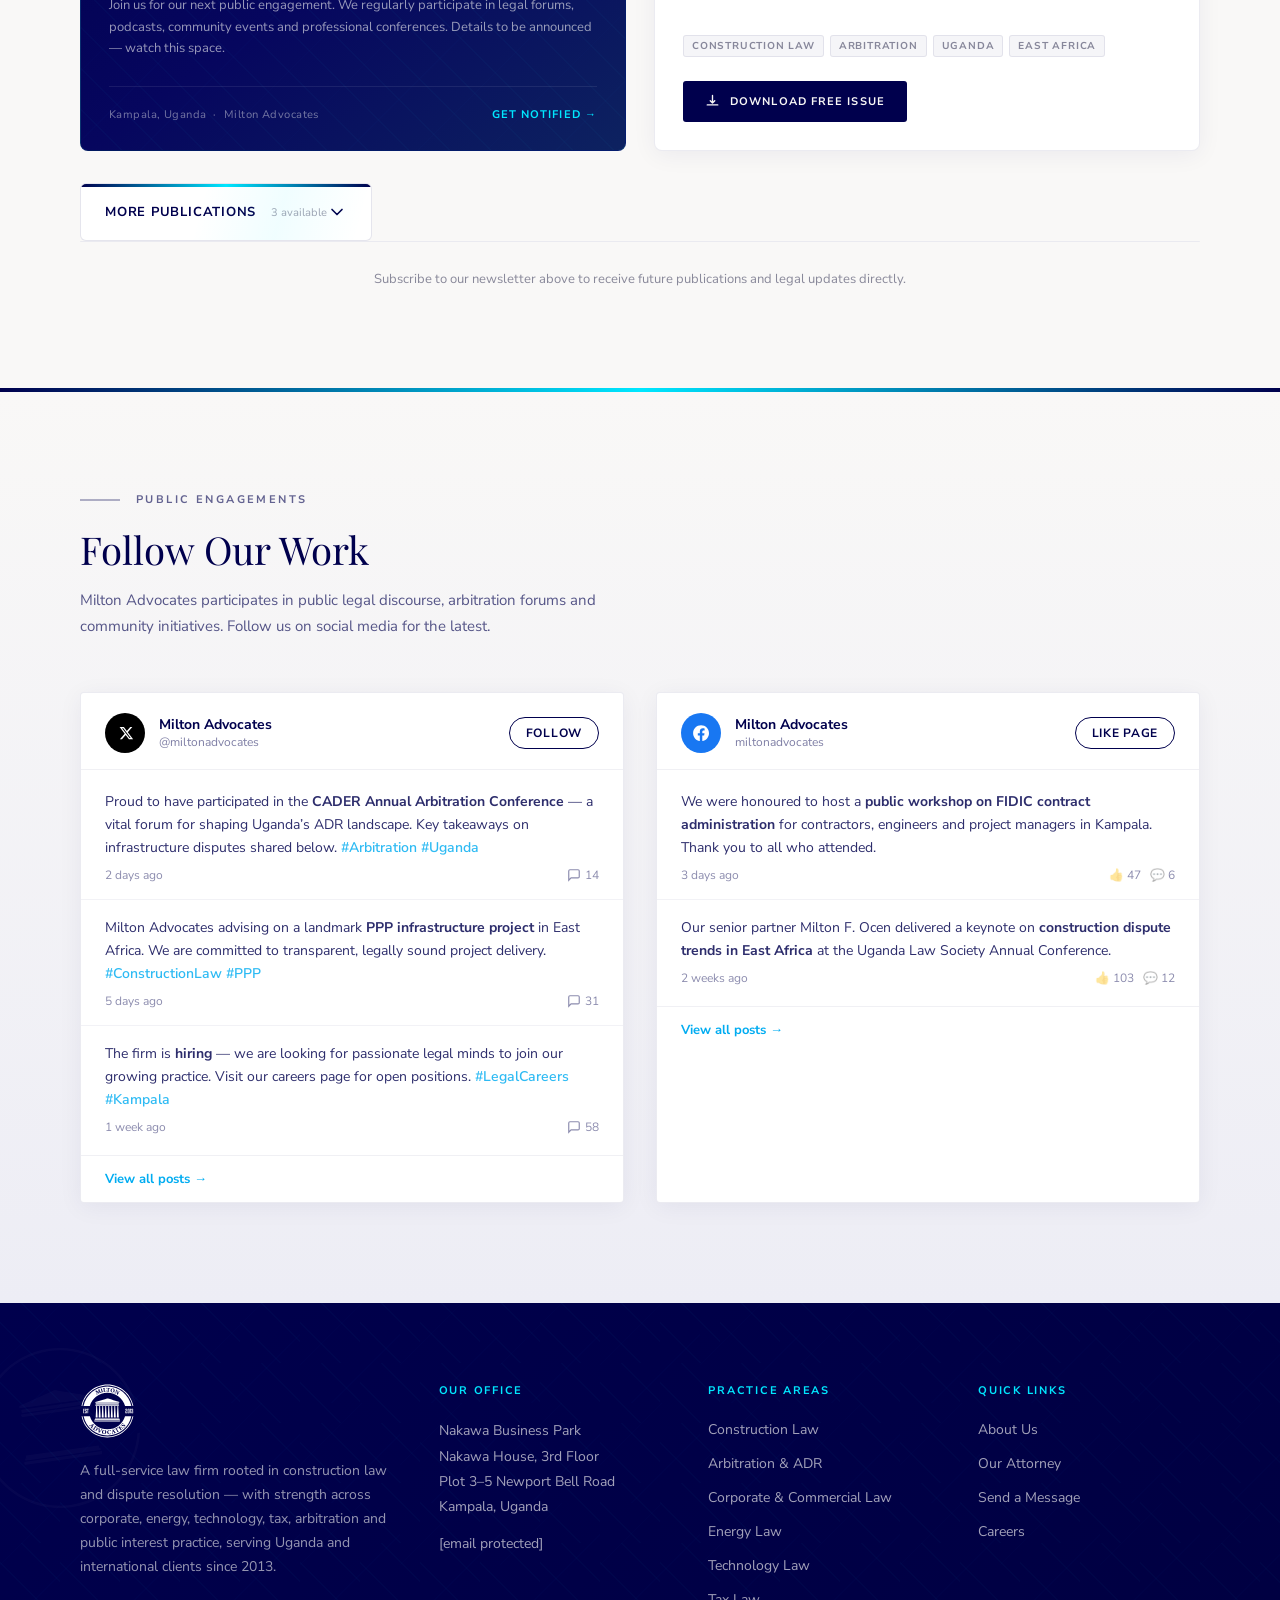
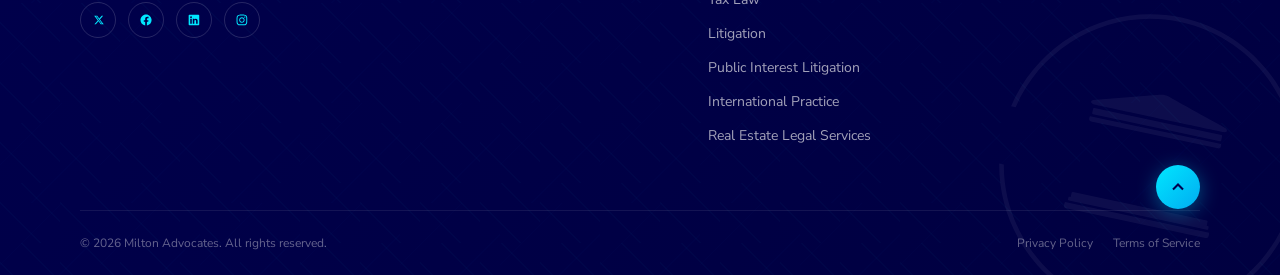
==== commit cec28a3a: "Update index.html" ====
--- a/index.html
+++ b/index.html
@@ -73,7 +73,9 @@
           <a href="contact.html" class="btn btn-cyan">Get in Touch</a>
           <a href="#practice" class="btn btn-outline-white">Explore Practice Areas</a>
         </div>
-       
+        <div class="practice-list-item" onclick="openModal('realestate')"><div class="practice-list-icon"><img loading="lazy" src="assets/svgs/re.svg" alt=""/></div><div class="practice-list-text"><h3>Real Estate Legal Services</h3><p>High-value transactions, developments and property acquisitions — full lifecycle coverage.</p></div><span class="practice-list-arrow">&#x203A;</span></div>
+      </div>
+    </div>
   </section>
   <div class="section-divider"></div>
 
@@ -232,10 +234,27 @@
       <div class="team-expand-panel" id="teamExpandPanel">
         <div class="team-members-grid">
 
-          <div class="team-member-card scroll-reveal" onclick="openModal('tm-ssenyonga')" style="cursor:pointer;">
+          <div class="team-member-card is-partner scroll-reveal" onclick="openModal('tm-lucy')" style="cursor:pointer;">
+            <div class="team-member-badge">Partner</div>
+            <div style="position:relative;height:380px;overflow:hidden;background:linear-gradient(135deg,var(--navy),var(--navy-mid));">
+              <img loading="lazy" src="assets/images/team-lucy-suky.jpg" alt="Lucy Suky" 
+                   style="width:100%;height:100%;object-fit:cover;object-position:center 20%;display:block;"
+                   onerror="this.style.display='none';this.nextElementSibling.style.display='flex';">
+              <div style="display:none;position:absolute;inset:0;align-items:center;justify-content:center;background:linear-gradient(135deg,var(--navy),var(--navy-mid));">
+                <span style="font-family:'Playfair Display',serif;font-size:52px;color:var(--cyan);font-weight:700;">LS</span>
+              </div>
+            </div>
+            <div style="padding:24px 20px 20px;">
+              <div class="team-card-name" style="font-size:18px;">Lucy Suky</div>
+              <div class="team-card-role" style="font-size:12px;color:var(--blue);font-weight:700;letter-spacing:0.08em;text-transform:uppercase;margin-top:4px;">Partner</div>
+            </div>
+          </div>
+
+          <div class="team-member-card is-partner scroll-reveal" onclick="openModal('tm-ssenyonga')" style="cursor:pointer;">
+            <div class="team-member-badge">Associate Partner</div>
             <div style="position:relative;height:380px;overflow:hidden;background:linear-gradient(135deg,var(--navy),var(--navy-mid));">
               <img loading="lazy" src="assets/images/team-ssenyonga-simon.jpg" alt="Ssenyonga Simon" 
-                   style="width:100%;height:100%;object-fit:cover;object-position:center 72%;display:block;"
+                   style="width:100%;height:100%;object-fit:cover;object-position:center 20%;display:block;"
                    onerror="this.style.display='none';this.nextElementSibling.style.display='flex';">
               <div style="display:none;position:absolute;inset:0;align-items:center;justify-content:center;background:linear-gradient(135deg,var(--navy),var(--navy-mid));">
                 <span style="font-family:'Playfair Display',serif;font-size:52px;color:var(--cyan);font-weight:700;">SS</span>
@@ -247,25 +266,10 @@
             </div>
           </div>
 
-          <div class="team-member-card scroll-reveal" onclick="openModal('tm-lucy')" style="cursor:pointer;">
-            <div style="position:relative;height:380px;overflow:hidden;background:linear-gradient(135deg,var(--navy),var(--navy-mid));">
-              <img loading="lazy" src="assets/images/team-lucy-suky.jpg" alt="Lucy Suky" 
-                   style="width:100%;height:100%;object-fit:cover;object-position:center 72%;display:block;"
-                   onerror="this.style.display='none';this.nextElementSibling.style.display='flex';">
-              <div style="display:none;position:absolute;inset:0;align-items:center;justify-content:center;background:linear-gradient(135deg,var(--navy),var(--navy-mid));">
-                <span style="font-family:'Playfair Display',serif;font-size:52px;color:var(--cyan);font-weight:700;">LS</span>
-              </div>
-            </div>
-            <div style="padding:24px 20px 20px;">
-              <div class="team-card-name" style="font-size:18px;">Lucy Suky</div>
-              <div class="team-card-role" style="font-size:12px;color:var(--blue);font-weight:700;letter-spacing:0.08em;text-transform:uppercase;margin-top:4px;">Principal Associate</div>
-            </div>
-          </div>
-
           <div class="team-member-card scroll-reveal" onclick="openModal('tm-isingoma')" style="cursor:pointer;">
             <div style="position:relative;height:380px;overflow:hidden;background:linear-gradient(135deg,var(--navy),var(--navy-mid));">
               <img loading="lazy" src="assets/images/team-isingoma-derrick.jpg" alt="Isingoma Derrick" 
-                   style="width:100%;height:100%;object-fit:cover;object-position:center 72%;display:block;"
+                   style="width:100%;height:100%;object-fit:cover;object-position:center 20%;display:block;"
                    onerror="this.style.display='none';this.nextElementSibling.style.display='flex';">
               <div style="display:none;position:absolute;inset:0;align-items:center;justify-content:center;background:linear-gradient(135deg,var(--navy),var(--navy-mid));">
                 <span style="font-family:'Playfair Display',serif;font-size:52px;color:var(--cyan);font-weight:700;">ID</span>
@@ -280,7 +284,7 @@
           <div class="team-member-card scroll-reveal" onclick="openModal('tm-brian')" style="cursor:pointer;">
             <div style="position:relative;height:380px;overflow:hidden;background:linear-gradient(135deg,var(--navy),var(--navy-mid));">
               <img loading="lazy" src="assets/images/team-brian-ssenabulya.jpg" alt="Brian Ssenabulya" 
-                   style="width:100%;height:100%;object-fit:cover;object-position:center 72%;display:block;"
+                   style="width:100%;height:100%;object-fit:cover;object-position:center 20%;display:block;"
                    onerror="this.style.display='none';this.nextElementSibling.style.display='flex';">
               <div style="display:none;position:absolute;inset:0;align-items:center;justify-content:center;background:linear-gradient(135deg,var(--navy),var(--navy-mid));">
                 <span style="font-family:'Playfair Display',serif;font-size:52px;color:var(--cyan);font-weight:700;">BS</span>
@@ -867,7 +871,7 @@
       <button class="modal-close" onclick="closeModal('tm-ssenyonga')">&#x2715;</button>
       <div class="modal-image attorney-portrait team-attorney-img">
         <img src="assets/images/attorney-ssenyonga.jpg" alt="Ssenyonga Simon"
-             style="width:100%;height:100%;object-fit:cover;object-position:center 15%;display:block;"
+             style="width:100%;height:100%;object-fit:cover;object-position:center 20%;display:block;"
              onerror="this.style.display='none';this.nextElementSibling.style.display='flex';">
         <div class="modal-initials-fallback" style="display:none;position:absolute;inset:0;align-items:center;justify-content:center;background:linear-gradient(135deg,var(--navy),var(--navy-mid));">
           <span style="font-family:'Playfair Display',serif;font-size:72px;color:var(--cyan);font-weight:700;">SS</span>
@@ -887,7 +891,7 @@
       <button class="modal-close" onclick="closeModal('tm-lucy')">&#x2715;</button>
       <div class="modal-image attorney-portrait team-attorney-img">
         <img src="assets/images/attorney-lucy.jpg" alt="Lucy Suky"
-             style="width:100%;height:100%;object-fit:cover;object-position:center 15%;display:block;"
+             style="width:100%;height:100%;object-fit:cover;object-position:center 20%;display:block;"
              onerror="this.style.display='none';this.nextElementSibling.style.display='flex';">
         <div class="modal-initials-fallback" style="display:none;position:absolute;inset:0;align-items:center;justify-content:center;background:linear-gradient(135deg,var(--navy),var(--navy-mid));">
           <span style="font-family:'Playfair Display',serif;font-size:72px;color:var(--cyan);font-weight:700;">LS</span>
@@ -895,8 +899,8 @@
         <div class="modal-cyan-bar"></div>
       </div>
       <div class="modal-content">
-        <div class="modal-header"><div><h2>Lucy Suky</h2><div class="attorney-role">Principal Associate</div></div></div>
-        <div class="attorney-bio"><p>Lucy Suky is the Principal Associate at Milton Advocates, bringing dedicated legal expertise and a thorough, client-focused approach to all matters she handles. She plays a central role in the day-to-day delivery of the firm&#8217;s legal services across multiple practice areas.</p><p>Lucy is committed to the firm&#8217;s values of integrity, professionalism and excellence, working closely with clients to understand their needs and provide legal guidance that is both practical and strategically sound.</p></div>
+        <div class="modal-header"><div><h2>Lucy Suky</h2><div class="attorney-role">Partner</div></div></div>
+        <div class="attorney-bio"><p>Lucy Suky is a Partner at Milton Advocates, bringing rigorous legal expertise and strategic leadership to the firm&rsquo;s practice. She plays a central and senior role in the delivery of the firm&rsquo;s legal services across multiple practice areas, providing authoritative guidance to clients while driving the firm&rsquo;s growth.</p><p>Lucy is deeply committed to the firm&rsquo;s values of integrity, professionalism and excellence. She works closely with clients at the highest level, combining thorough legal analysis with practical, commercially sound advice — making her a trusted counsel for individuals, businesses and institutions alike.</p></div>
         <div class="attorney-cta"><a href="contact.html" class="btn btn-primary">Get in Touch</a></div>
       </div>
     </div>
@@ -907,7 +911,7 @@
       <button class="modal-close" onclick="closeModal('tm-isingoma')">&#x2715;</button>
       <div class="modal-image attorney-portrait team-attorney-img">
         <img src="assets/images/attorney-isingoma.jpg" alt="Isingoma Derrick"
-             style="width:100%;height:100%;object-fit:cover;object-position:center 15%;display:block;"
+             style="width:100%;height:100%;object-fit:cover;object-position:center 20%;display:block;"
              onerror="this.style.display='none';this.nextElementSibling.style.display='flex';">
         <div class="modal-initials-fallback" style="display:none;position:absolute;inset:0;align-items:center;justify-content:center;background:linear-gradient(135deg,var(--navy),var(--navy-mid));">
           <span style="font-family:'Playfair Display',serif;font-size:72px;color:var(--cyan);font-weight:700;">ID</span>
@@ -927,7 +931,7 @@
       <button class="modal-close" onclick="closeModal('tm-brian')">&#x2715;</button>
       <div class="modal-image attorney-portrait team-attorney-img">
         <img src="assets/images/attorney-brian.jpg" alt="Brian Ssenabulya"
-             style="width:100%;height:100%;object-fit:cover;object-position:center 15%;display:block;"
+             style="width:100%;height:100%;object-fit:cover;object-position:center 20%;display:block;"
              onerror="this.style.display='none';this.nextElementSibling.style.display='flex';">
         <div class="modal-initials-fallback" style="display:none;position:absolute;inset:0;align-items:center;justify-content:center;background:linear-gradient(135deg,var(--navy),var(--navy-mid));">
           <span style="font-family:'Playfair Display',serif;font-size:72px;color:var(--cyan);font-weight:700;">BS</span>
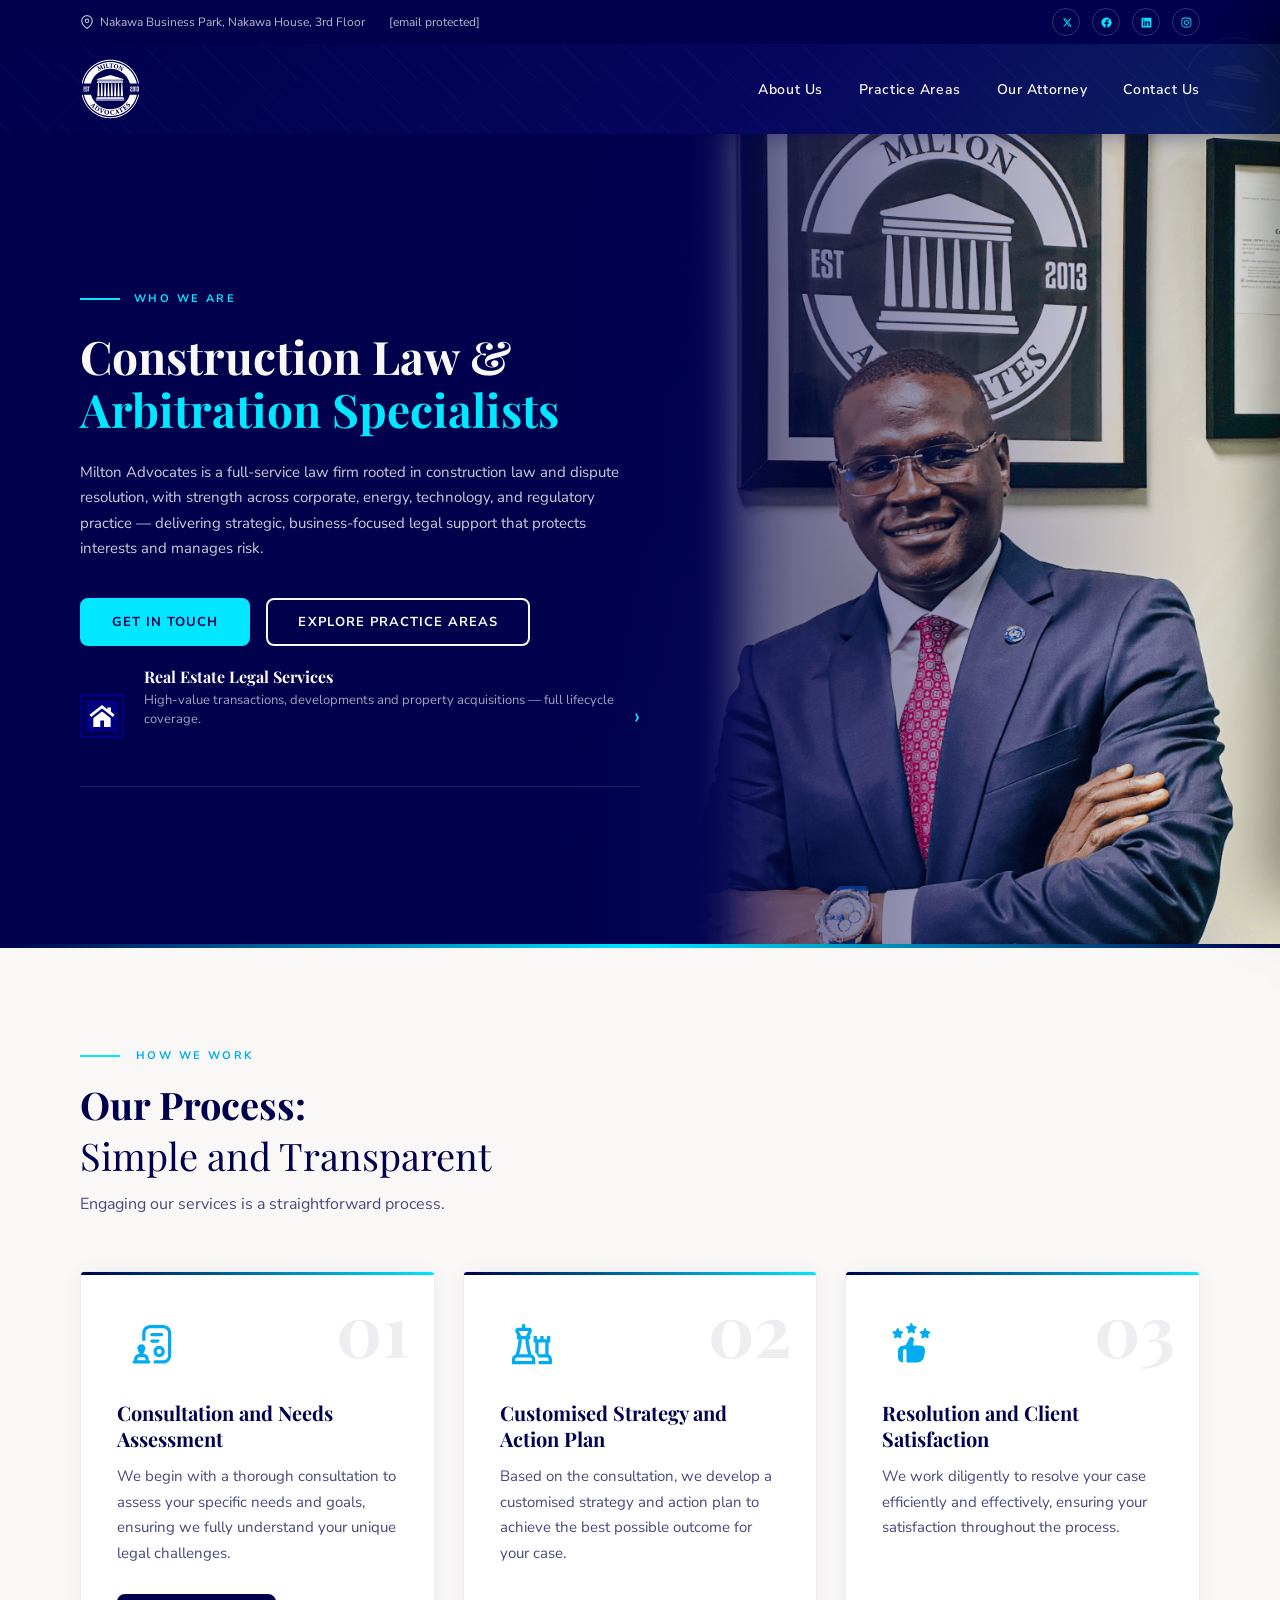
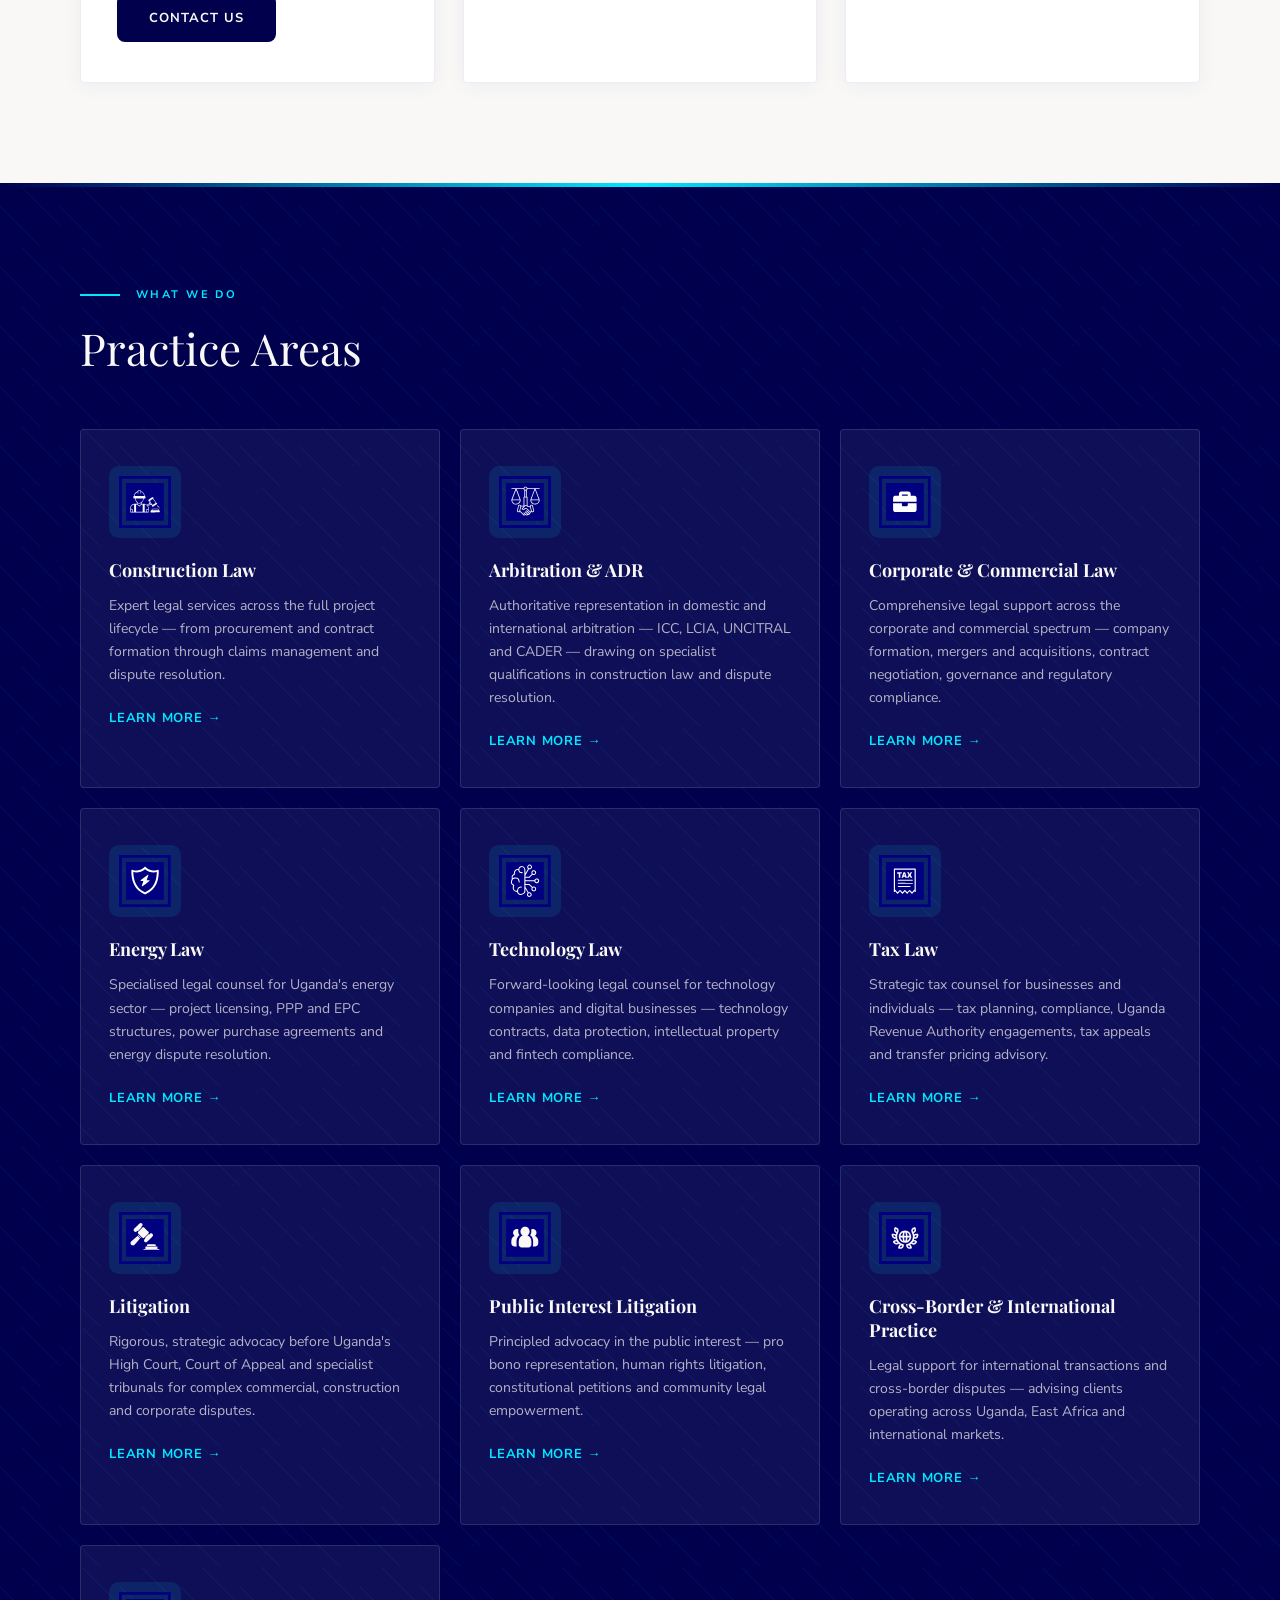
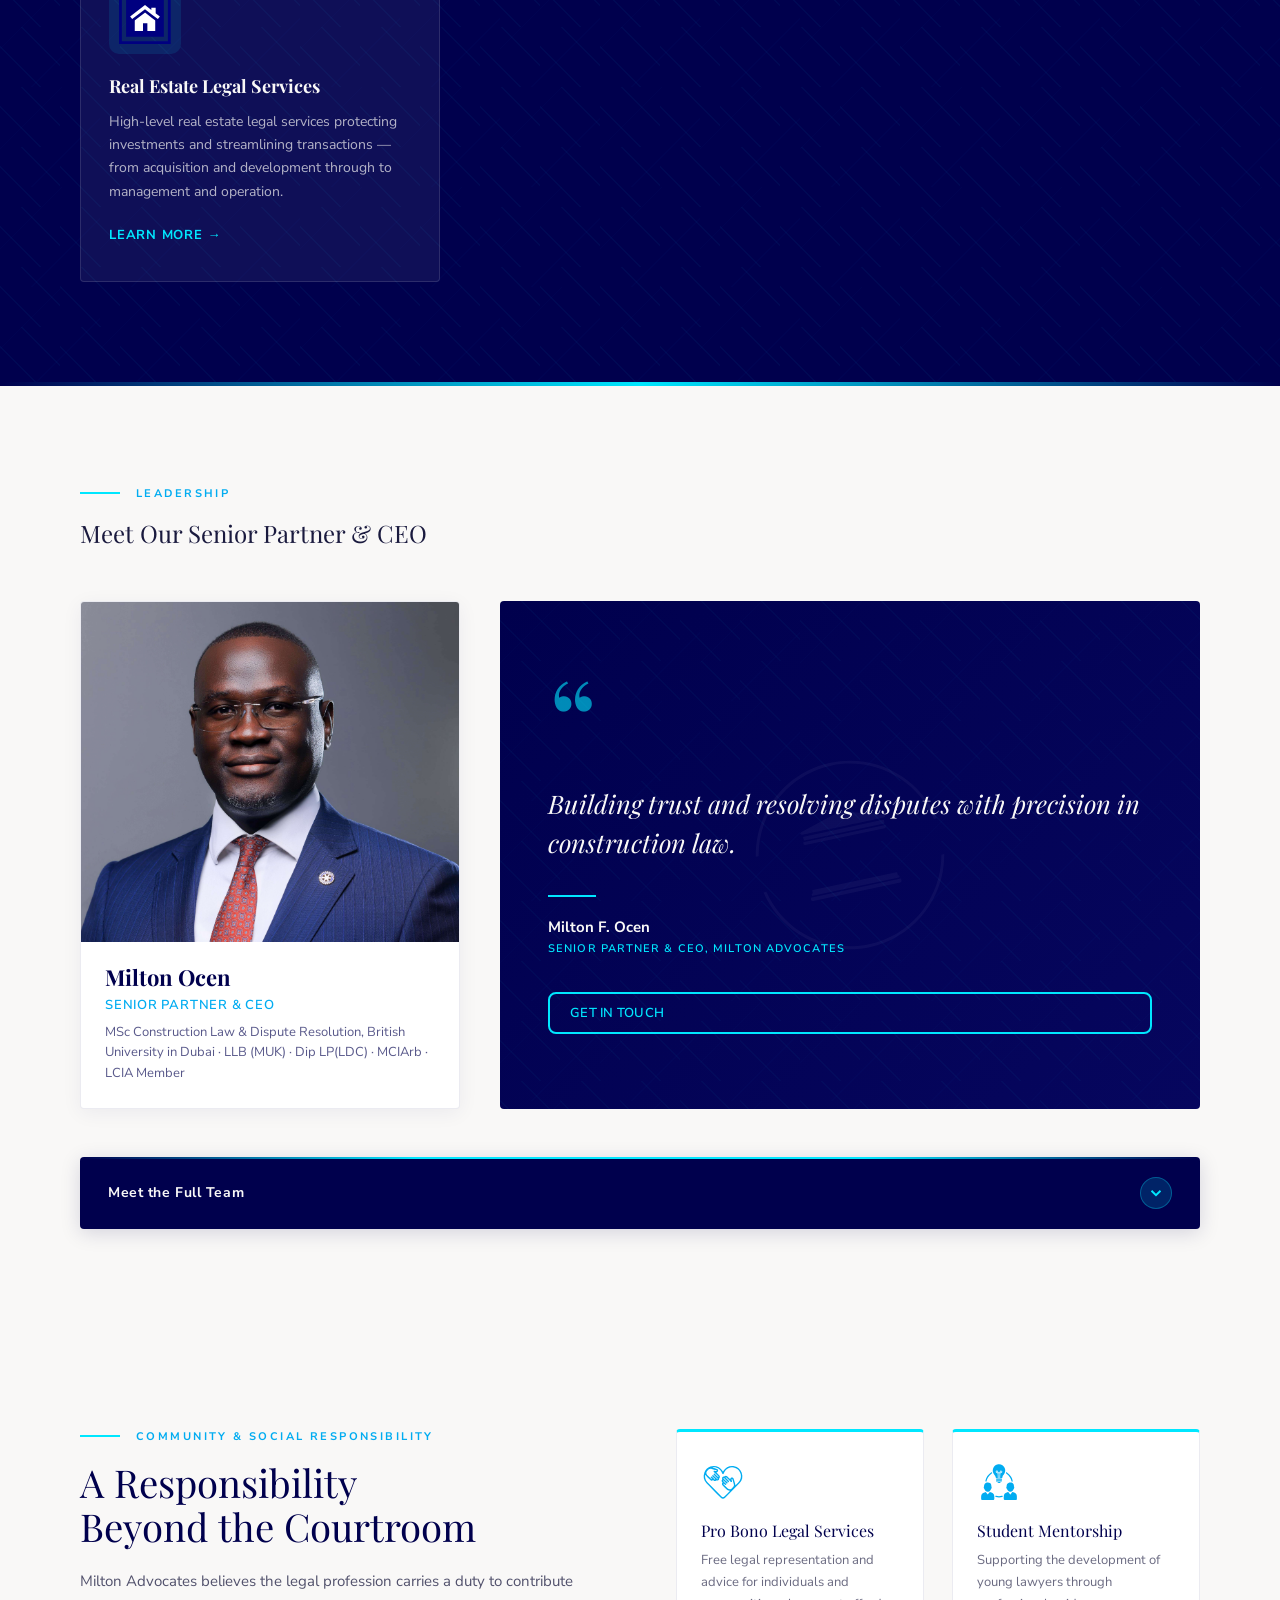
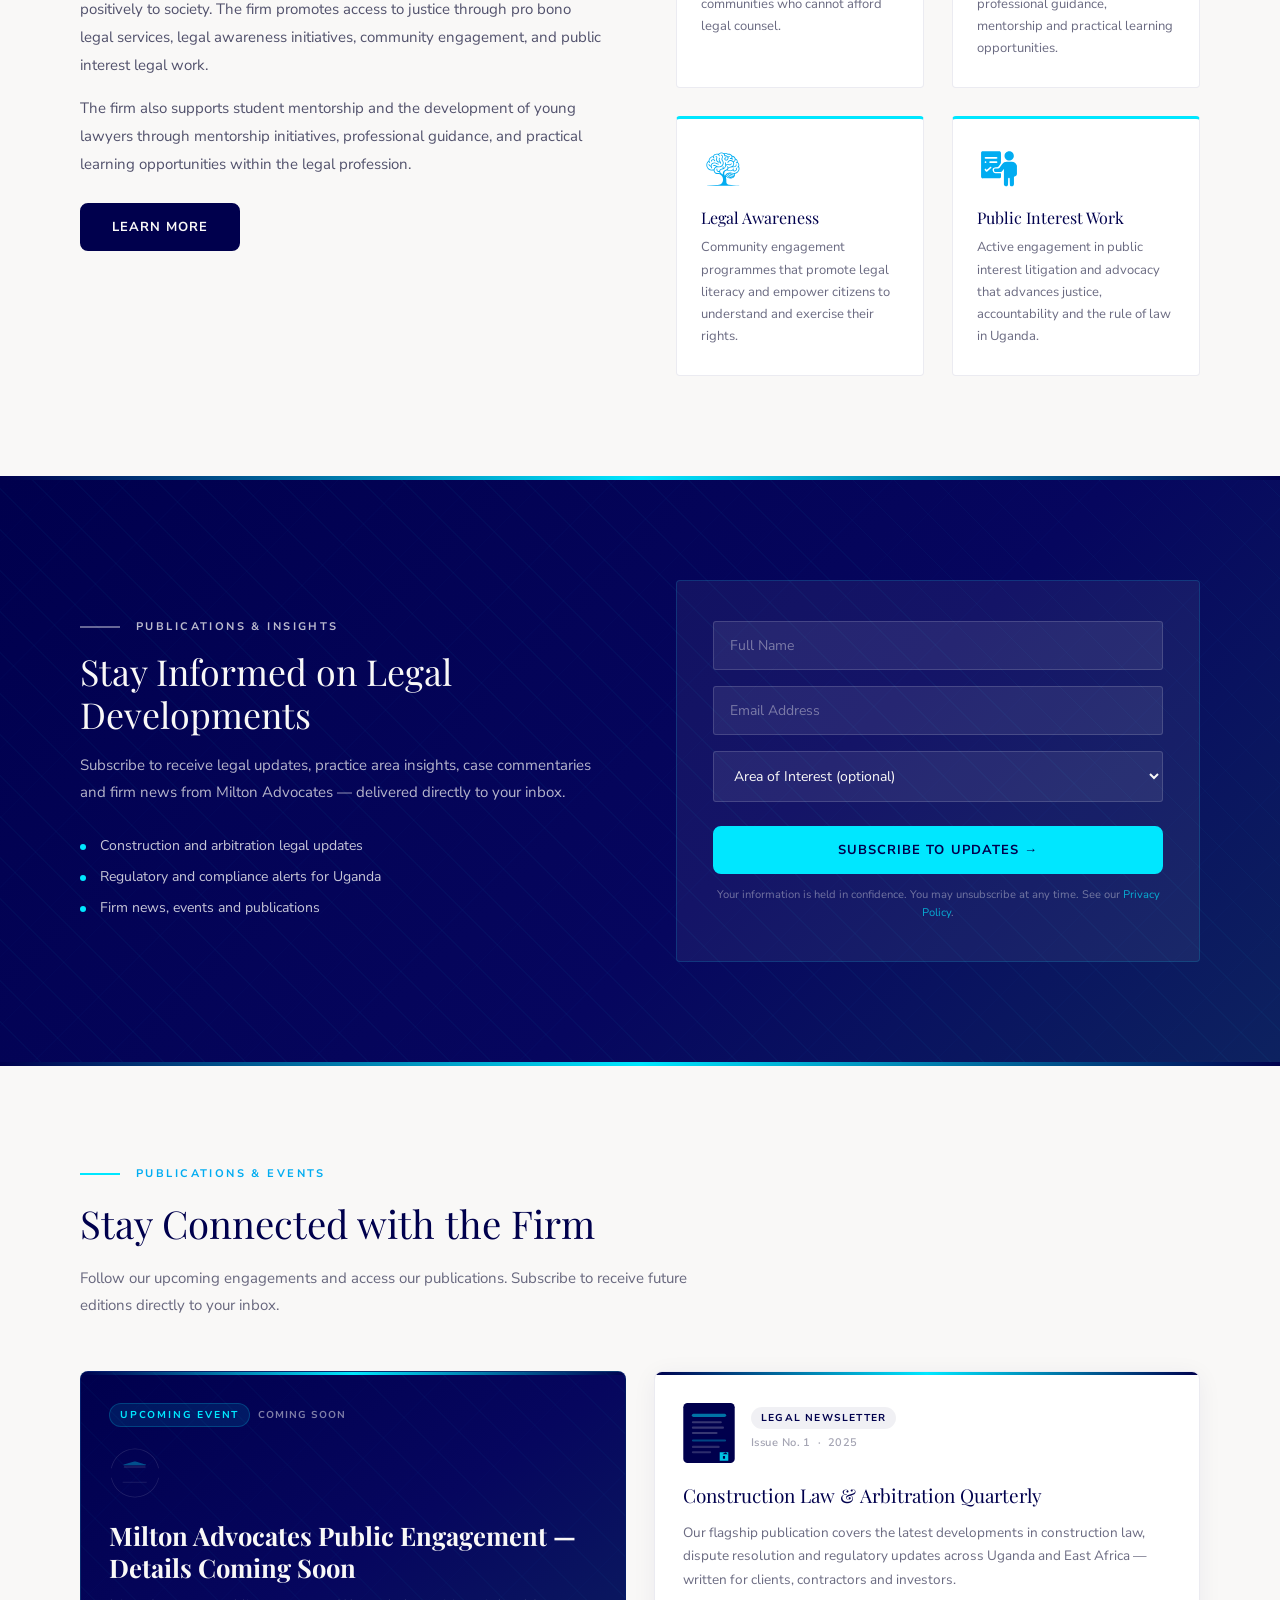
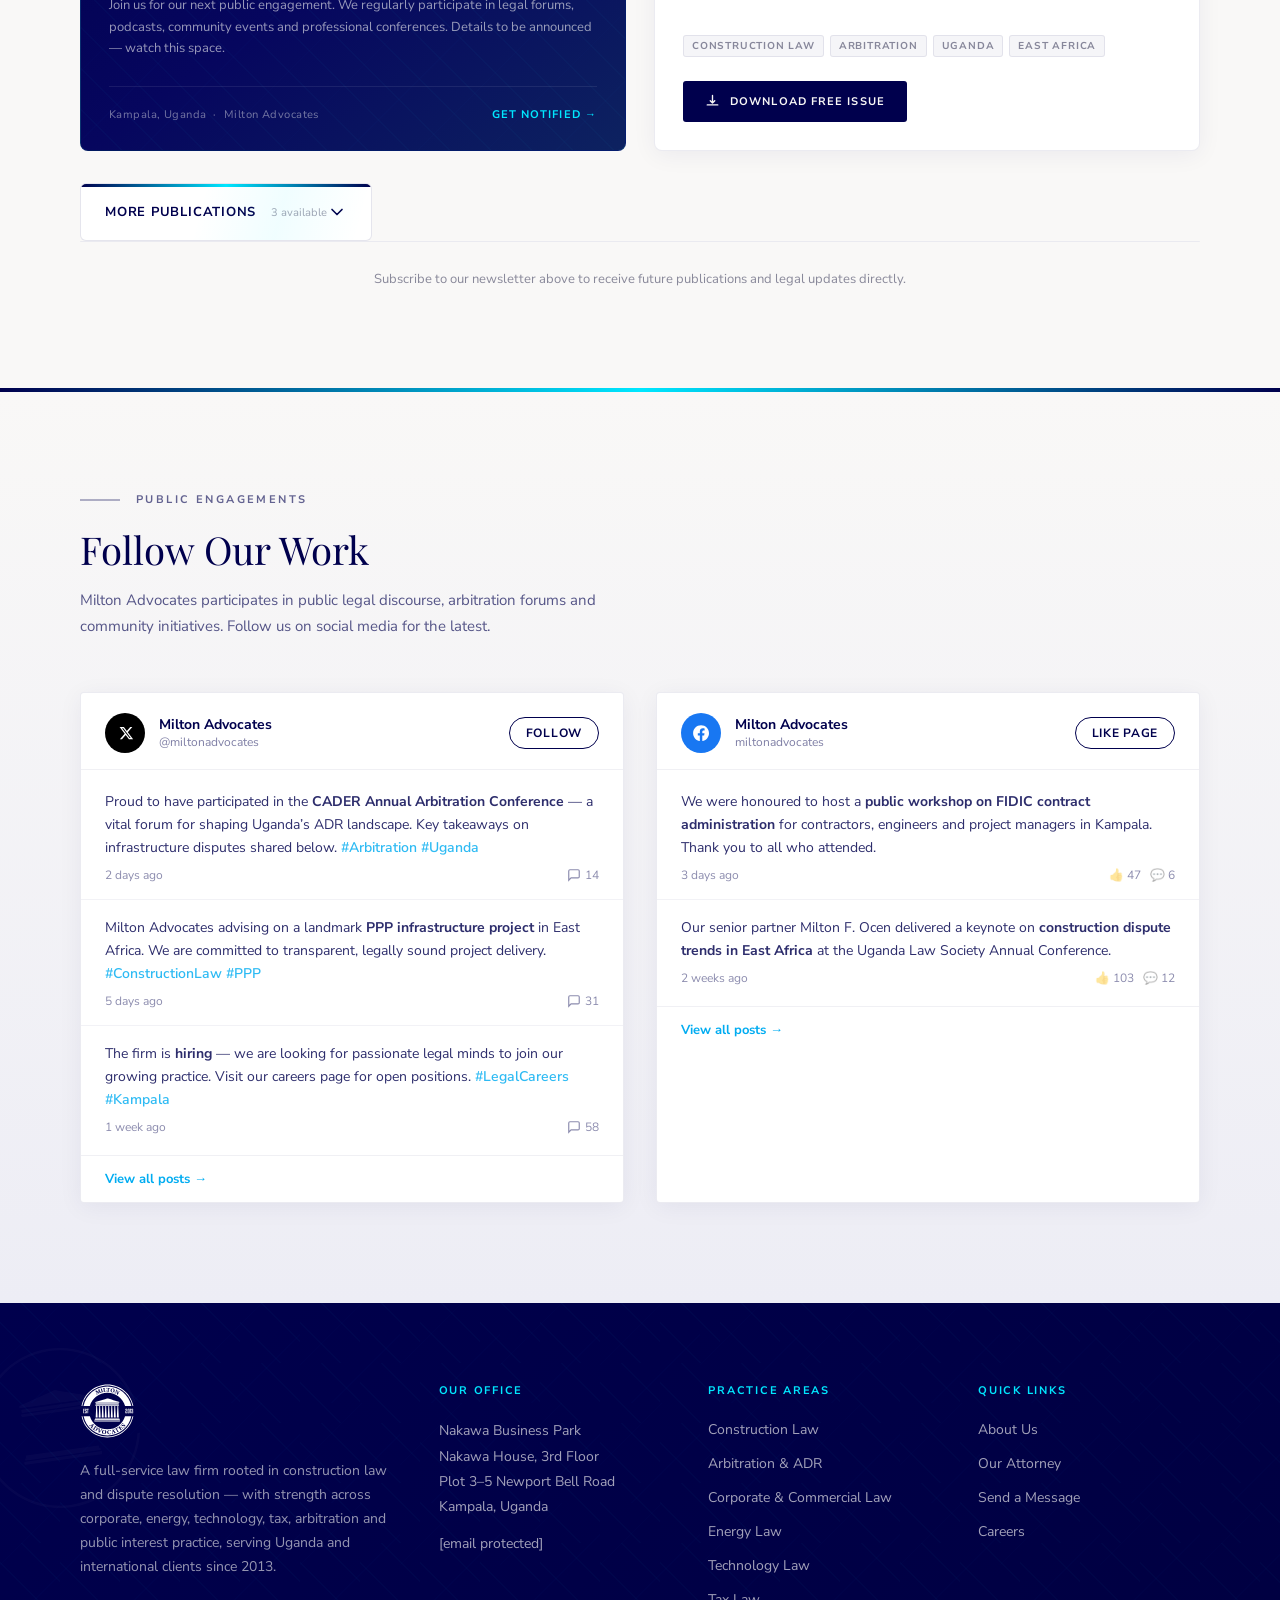
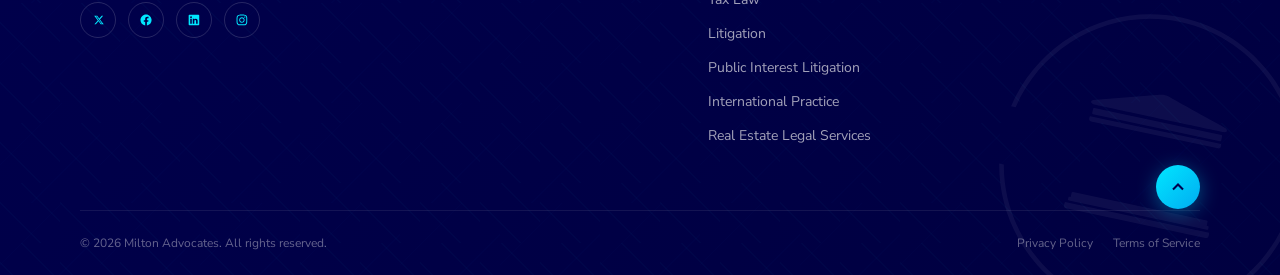
==== commit b20622f2: "Update index.html" ====
--- a/index.html
+++ b/index.html
@@ -235,10 +235,9 @@
         <div class="team-members-grid">
 
           <div class="team-member-card is-partner scroll-reveal" onclick="openModal('tm-lucy')" style="cursor:pointer;">
-            <div class="team-member-badge">Partner</div>
             <div style="position:relative;height:380px;overflow:hidden;background:linear-gradient(135deg,var(--navy),var(--navy-mid));">
               <img loading="lazy" src="assets/images/team-lucy-suky.jpg" alt="Lucy Suky" 
-                   style="width:100%;height:100%;object-fit:cover;object-position:center 20%;display:block;"
+                   style="width:100%;height:100%;object-fit:cover;object-position:center 20%;display:block;transition:transform 0.7s cubic-bezier(0.4,0,0.2,1);"
                    onerror="this.style.display='none';this.nextElementSibling.style.display='flex';">
               <div style="display:none;position:absolute;inset:0;align-items:center;justify-content:center;background:linear-gradient(135deg,var(--navy),var(--navy-mid));">
                 <span style="font-family:'Playfair Display',serif;font-size:52px;color:var(--cyan);font-weight:700;">LS</span>
@@ -251,10 +250,9 @@
           </div>
 
           <div class="team-member-card is-partner scroll-reveal" onclick="openModal('tm-ssenyonga')" style="cursor:pointer;">
-            <div class="team-member-badge">Associate Partner</div>
             <div style="position:relative;height:380px;overflow:hidden;background:linear-gradient(135deg,var(--navy),var(--navy-mid));">
               <img loading="lazy" src="assets/images/team-ssenyonga-simon.jpg" alt="Ssenyonga Simon" 
-                   style="width:100%;height:100%;object-fit:cover;object-position:center 20%;display:block;"
+                   style="width:100%;height:100%;object-fit:cover;object-position:center 20%;display:block;transition:transform 0.7s cubic-bezier(0.4,0,0.2,1);"
                    onerror="this.style.display='none';this.nextElementSibling.style.display='flex';">
               <div style="display:none;position:absolute;inset:0;align-items:center;justify-content:center;background:linear-gradient(135deg,var(--navy),var(--navy-mid));">
                 <span style="font-family:'Playfair Display',serif;font-size:52px;color:var(--cyan);font-weight:700;">SS</span>
@@ -269,7 +267,7 @@
           <div class="team-member-card scroll-reveal" onclick="openModal('tm-isingoma')" style="cursor:pointer;">
             <div style="position:relative;height:380px;overflow:hidden;background:linear-gradient(135deg,var(--navy),var(--navy-mid));">
               <img loading="lazy" src="assets/images/team-isingoma-derrick.jpg" alt="Isingoma Derrick" 
-                   style="width:100%;height:100%;object-fit:cover;object-position:center 20%;display:block;"
+                   style="width:100%;height:100%;object-fit:cover;object-position:center 20%;display:block;transition:transform 0.7s cubic-bezier(0.4,0,0.2,1);"
                    onerror="this.style.display='none';this.nextElementSibling.style.display='flex';">
               <div style="display:none;position:absolute;inset:0;align-items:center;justify-content:center;background:linear-gradient(135deg,var(--navy),var(--navy-mid));">
                 <span style="font-family:'Playfair Display',serif;font-size:52px;color:var(--cyan);font-weight:700;">ID</span>
@@ -284,7 +282,7 @@
           <div class="team-member-card scroll-reveal" onclick="openModal('tm-brian')" style="cursor:pointer;">
             <div style="position:relative;height:380px;overflow:hidden;background:linear-gradient(135deg,var(--navy),var(--navy-mid));">
               <img loading="lazy" src="assets/images/team-brian-ssenabulya.jpg" alt="Brian Ssenabulya" 
-                   style="width:100%;height:100%;object-fit:cover;object-position:center 20%;display:block;"
+                   style="width:100%;height:100%;object-fit:cover;object-position:center 20%;display:block;transition:transform 0.7s cubic-bezier(0.4,0,0.2,1);"
                    onerror="this.style.display='none';this.nextElementSibling.style.display='flex';">
               <div style="display:none;position:absolute;inset:0;align-items:center;justify-content:center;background:linear-gradient(135deg,var(--navy),var(--navy-mid));">
                 <span style="font-family:'Playfair Display',serif;font-size:52px;color:var(--cyan);font-weight:700;">BS</span>
--- a/assets/style.css
+++ b/assets/style.css
@@ -71,6 +71,10 @@
   isolation: isolate;
 }
 .navbar.hide { opacity: 0; transform: translateY(-100%); pointer-events: none; }
+/* Navbar hide only applies on desktop — mobile has its own nav system */
+@media (max-width: 768px) {
+  .navbar.hide { opacity: 1 !important; transform: none !important; pointer-events: auto !important; }
+}
 /* Navbar animated crosshatch pattern */
 .navbar::before {
   content: ''; position: absolute; inset: 0; pointer-events: none; z-index: 0;
@@ -384,9 +388,17 @@
 .practice-list { display: none; position: relative; }
 .practice-card {
   background: rgba(255,255,255,0.06); border: 1px solid rgba(255,255,255,0.12);
-  border-radius: 4px; padding: 36px 28px; cursor: pointer;
+  border-radius: 4px; padding: 36px 28px; cursor: pointer; position: relative;
   transition: background var(--t-slow) var(--ease), transform var(--t-slow) var(--ease), box-shadow var(--t-slow) var(--ease), border-color var(--t-slow) var(--ease);
 }
+.practice-card::before {
+  content: ''; position: absolute; top: 0; left: 0; right: 0; height: 2px;
+  background: linear-gradient(90deg, var(--cyan), rgba(0,231,255,0));
+  transform: scaleX(0); transform-origin: left;
+  transition: transform 0.35s var(--ease);
+  border-radius: 4px 4px 0 0;
+}
+.practice-card:hover::before { transform: scaleX(1); }
 .practice-card:hover {
   background: rgba(255,255,255,0.12); transform: translateY(-8px);
   border-color: rgba(0,231,255,0.25);
@@ -1738,9 +1750,10 @@
 .legal-tabs-wrap {
   background: var(--offwhite); border-bottom: 1px solid rgba(0,0,128,0.08);
   position: sticky; top: 88px; z-index: 100;
+  transition: top 0.45s var(--ease);
 }
 @media (max-width: 768px) {
-  .legal-tabs-wrap { top: 0; }
+  .legal-tabs-wrap { top: 0 !important; transition: none; }
 }
 .legal-tabs { display: flex; gap: 0; max-width: 1200px; margin: 0 auto; padding: 0 40px; }
 .legal-tab {
@@ -1815,3 +1828,34 @@
   .why-card:nth-child(4) { animation-delay: 3.5s; }
   .why-card:nth-child(5) { animation-delay: 4.5s; }
 }
+
+/* ============================================================
+   PREMIUM ADDITIONS
+   ============================================================ */
+
+/* Partner-level team card — elevated border + badge accent */
+.team-member-card.is-partner {
+  border-color: rgba(0,231,255,0.22);
+  box-shadow: 0 4px 20px rgba(0,0,77,0.08), 0 0 0 1px rgba(0,231,255,0.1);
+}
+.team-member-card.is-partner::before {
+  content: ''; position: absolute; top: 0; left: 0; right: 0; height: 2px;
+  background: linear-gradient(90deg, var(--cyan), rgba(0,231,255,0.2));
+  z-index: 3; border-radius: 4px 4px 0 0;
+}
+.team-member-card.is-partner:hover {
+  box-shadow: 0 24px 56px rgba(0,0,77,0.18), 0 0 0 1px rgba(0,231,255,0.35), 0 0 36px rgba(0,231,255,0.1);
+}
+
+/* Footer columns — scroll-reveal stagger */
+.footer-brand  { opacity: 0; transform: translateY(20px); animation: footerReveal 0.6s var(--ease) 0.1s forwards; }
+.footer-col:nth-child(2) { opacity: 0; transform: translateY(20px); animation: footerReveal 0.6s var(--ease) 0.2s forwards; }
+.footer-col:nth-child(3) { opacity: 0; transform: translateY(20px); animation: footerReveal 0.6s var(--ease) 0.3s forwards; }
+.footer-col:nth-child(4) { opacity: 0; transform: translateY(20px); animation: footerReveal 0.6s var(--ease) 0.4s forwards; }
+@keyframes footerReveal {
+  to { opacity: 1; transform: translateY(0); }
+}
+/* Only animate if user has scrolled footer into view — fallback: just show */
+@media (prefers-reduced-motion: reduce) {
+  .footer-brand, .footer-col { opacity: 1 !important; transform: none !important; animation: none !important; }
+}
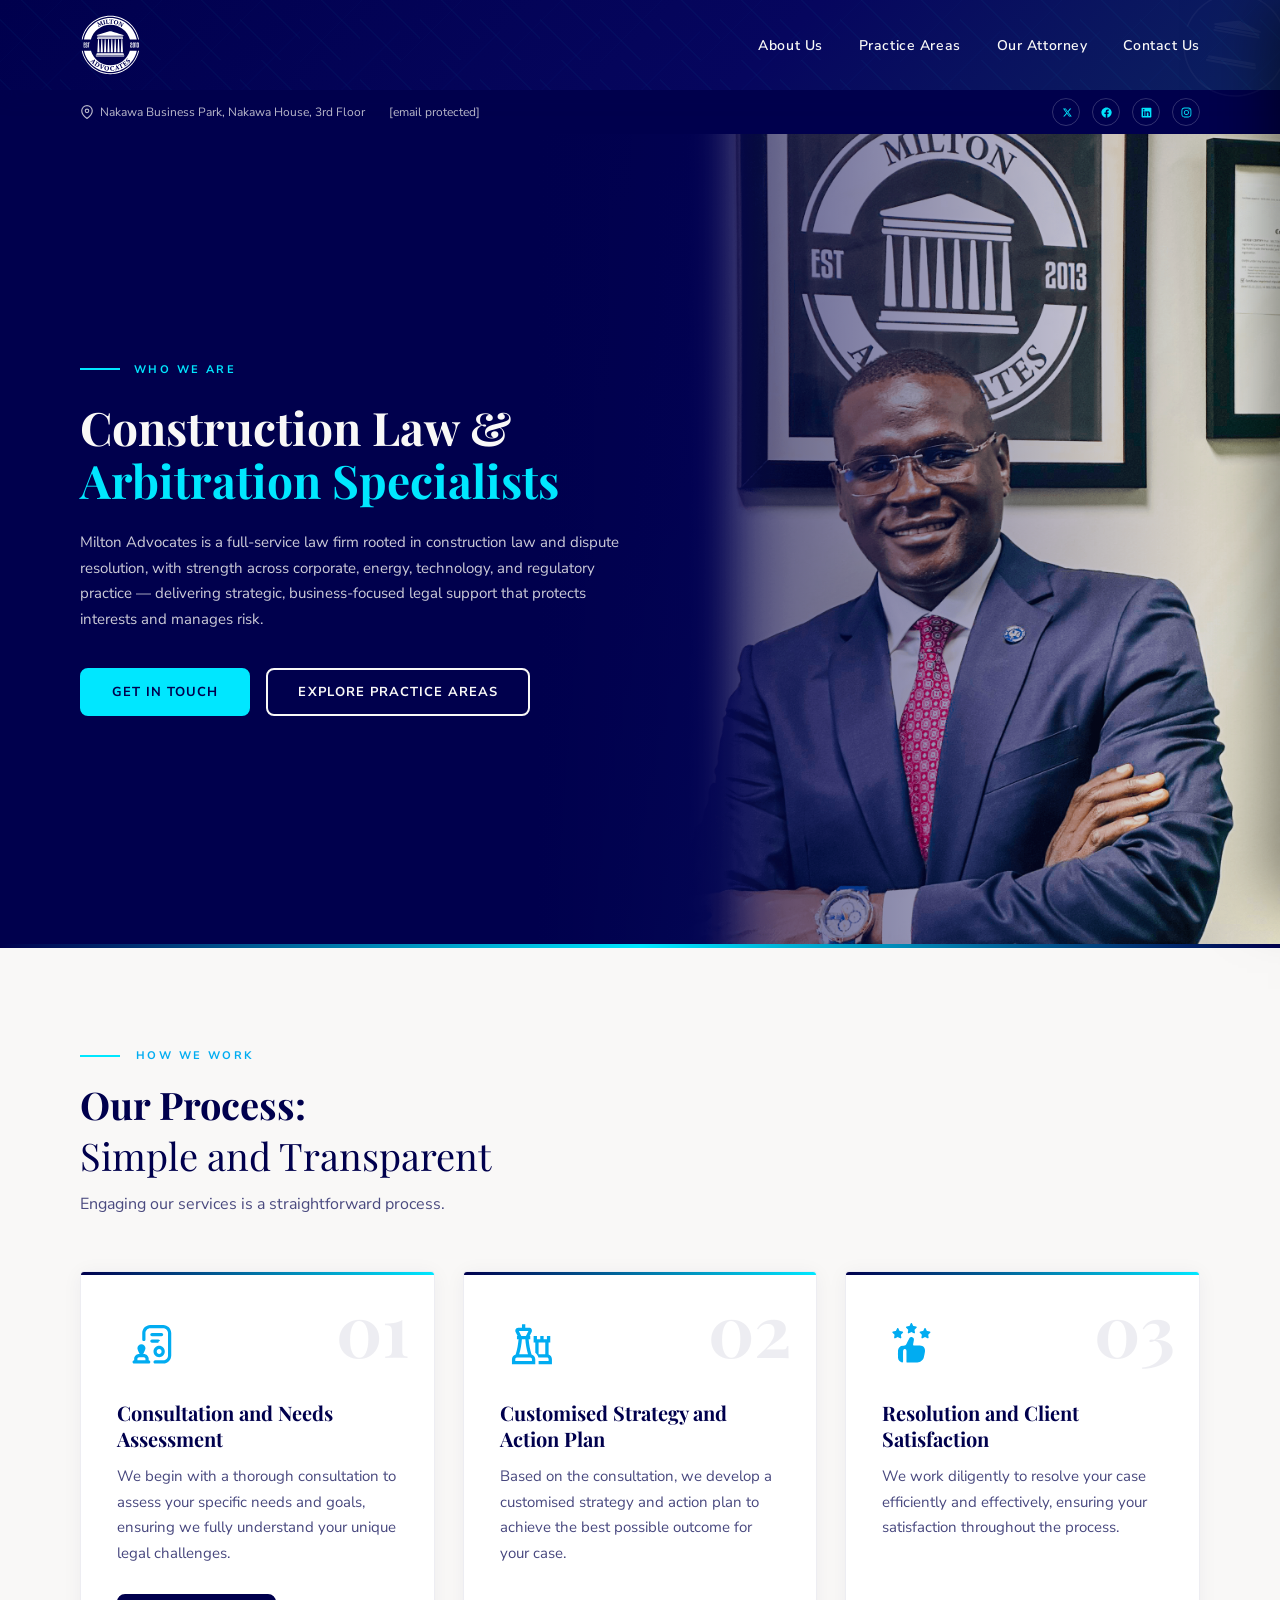
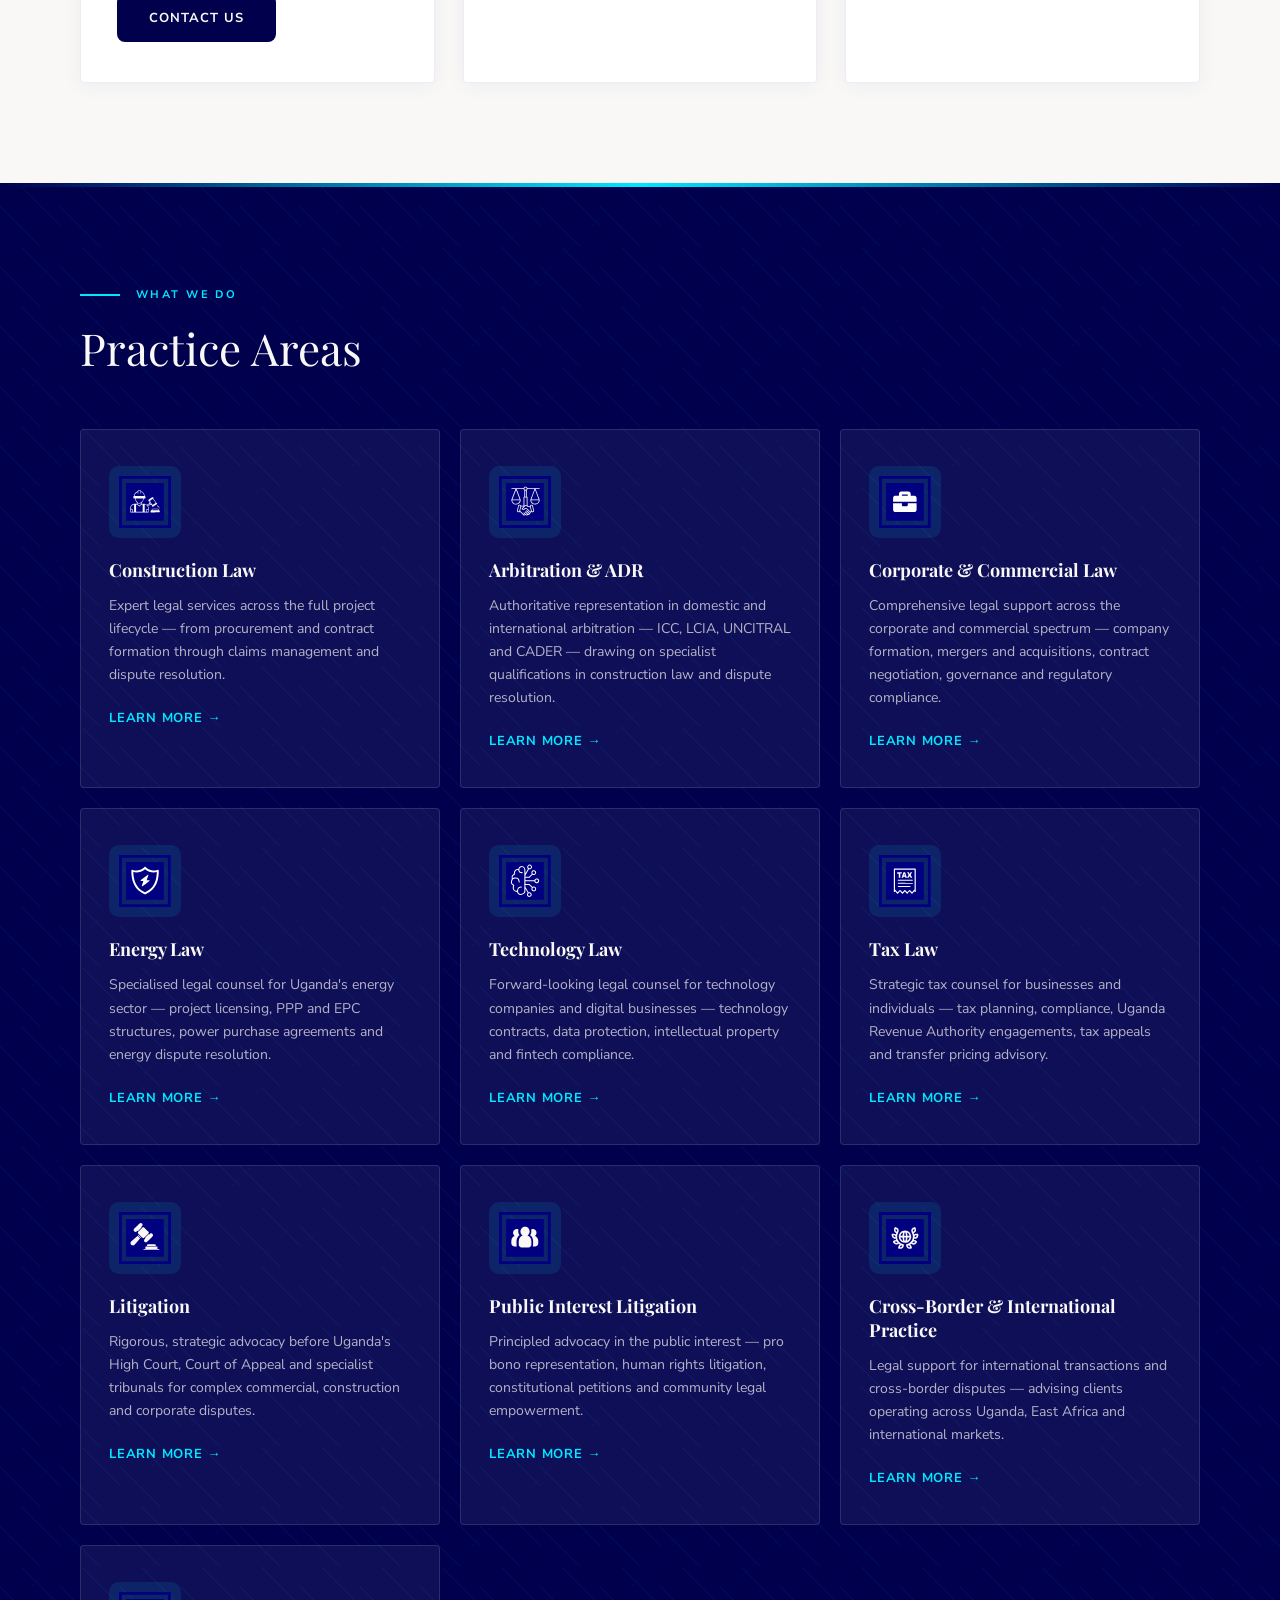
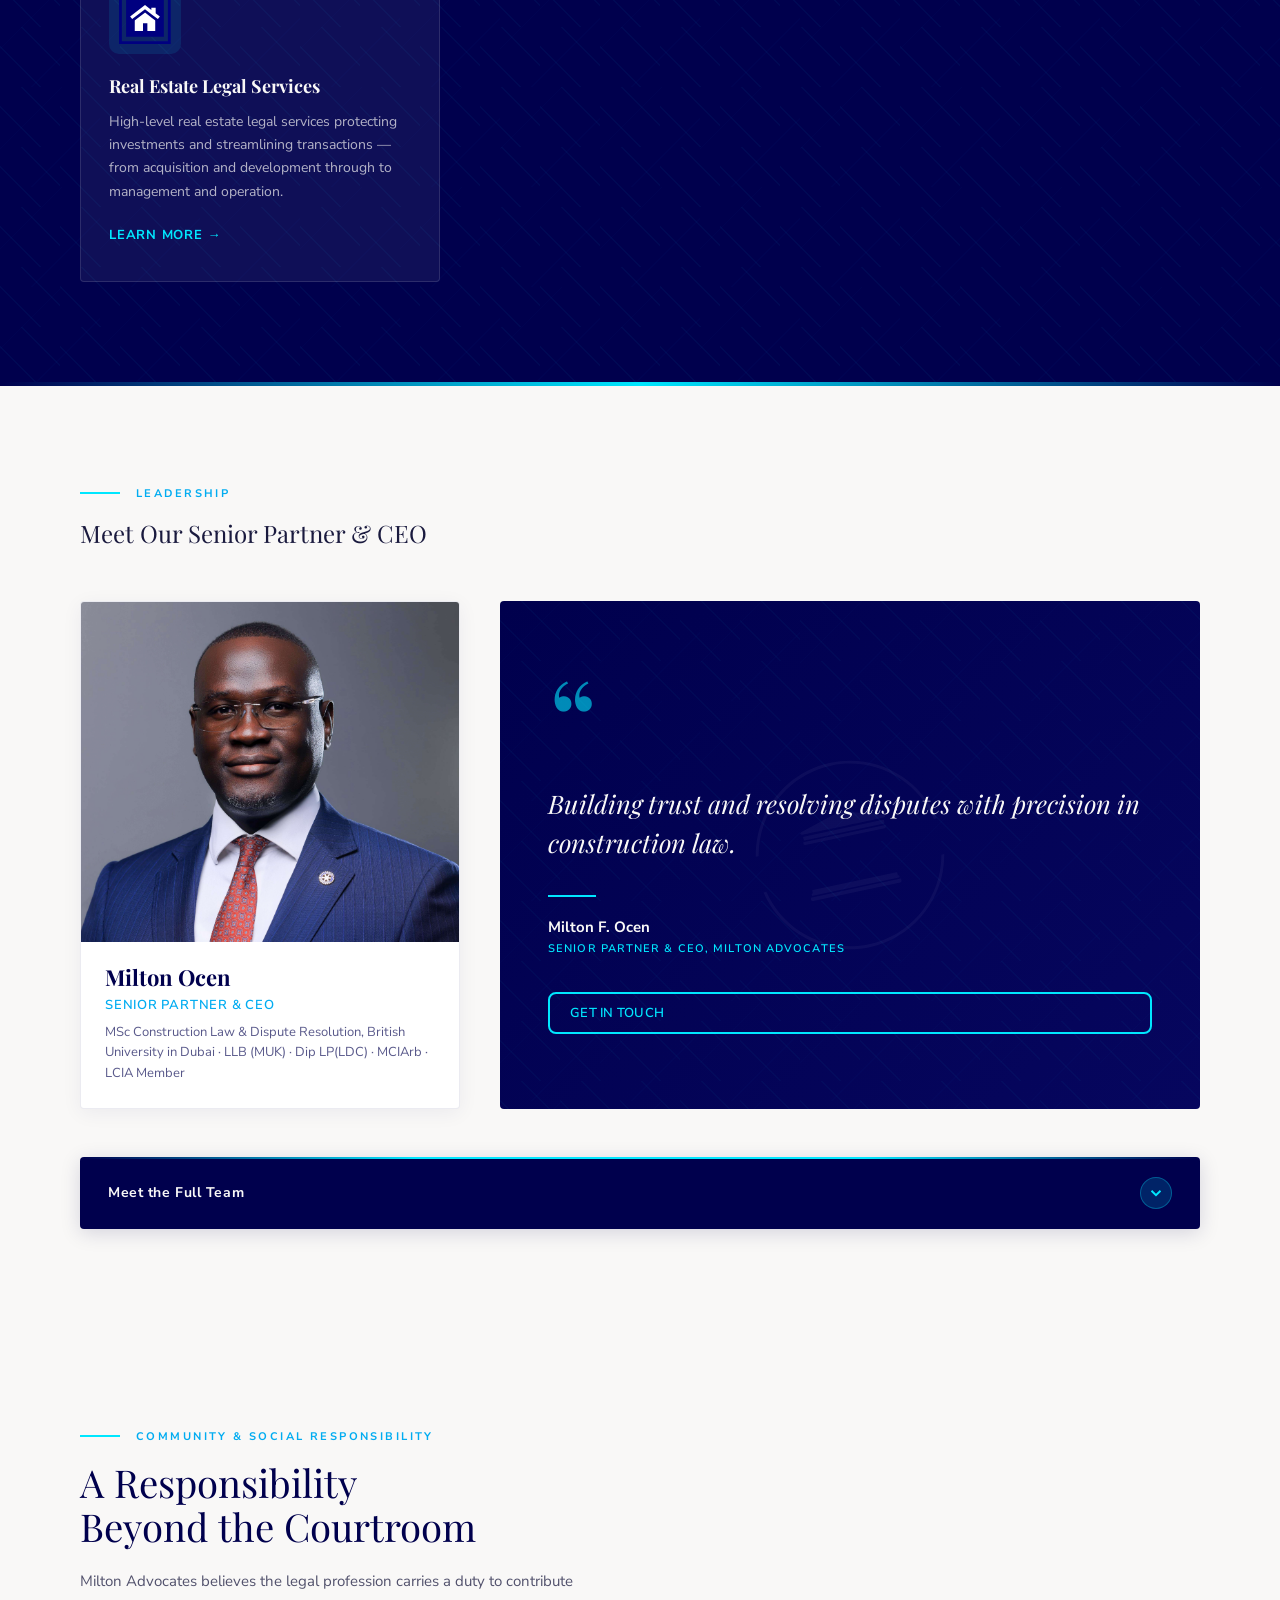
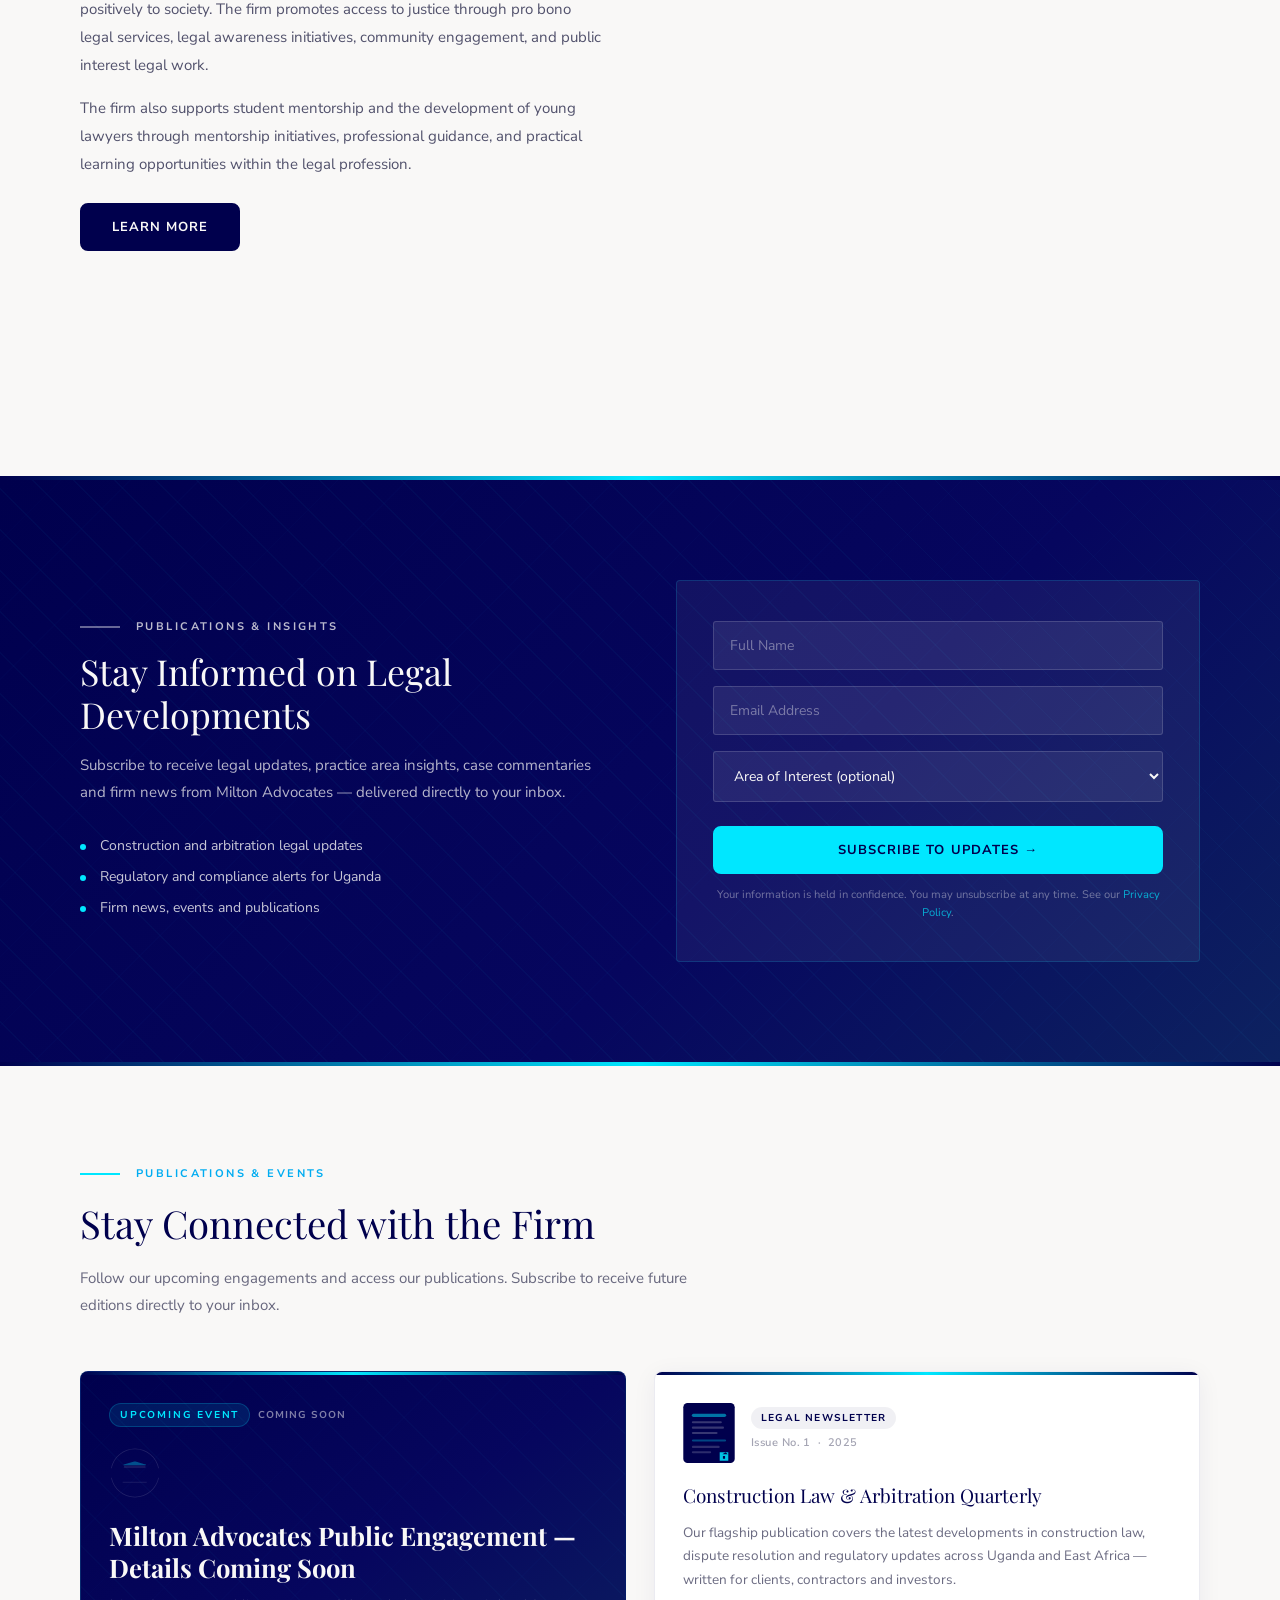
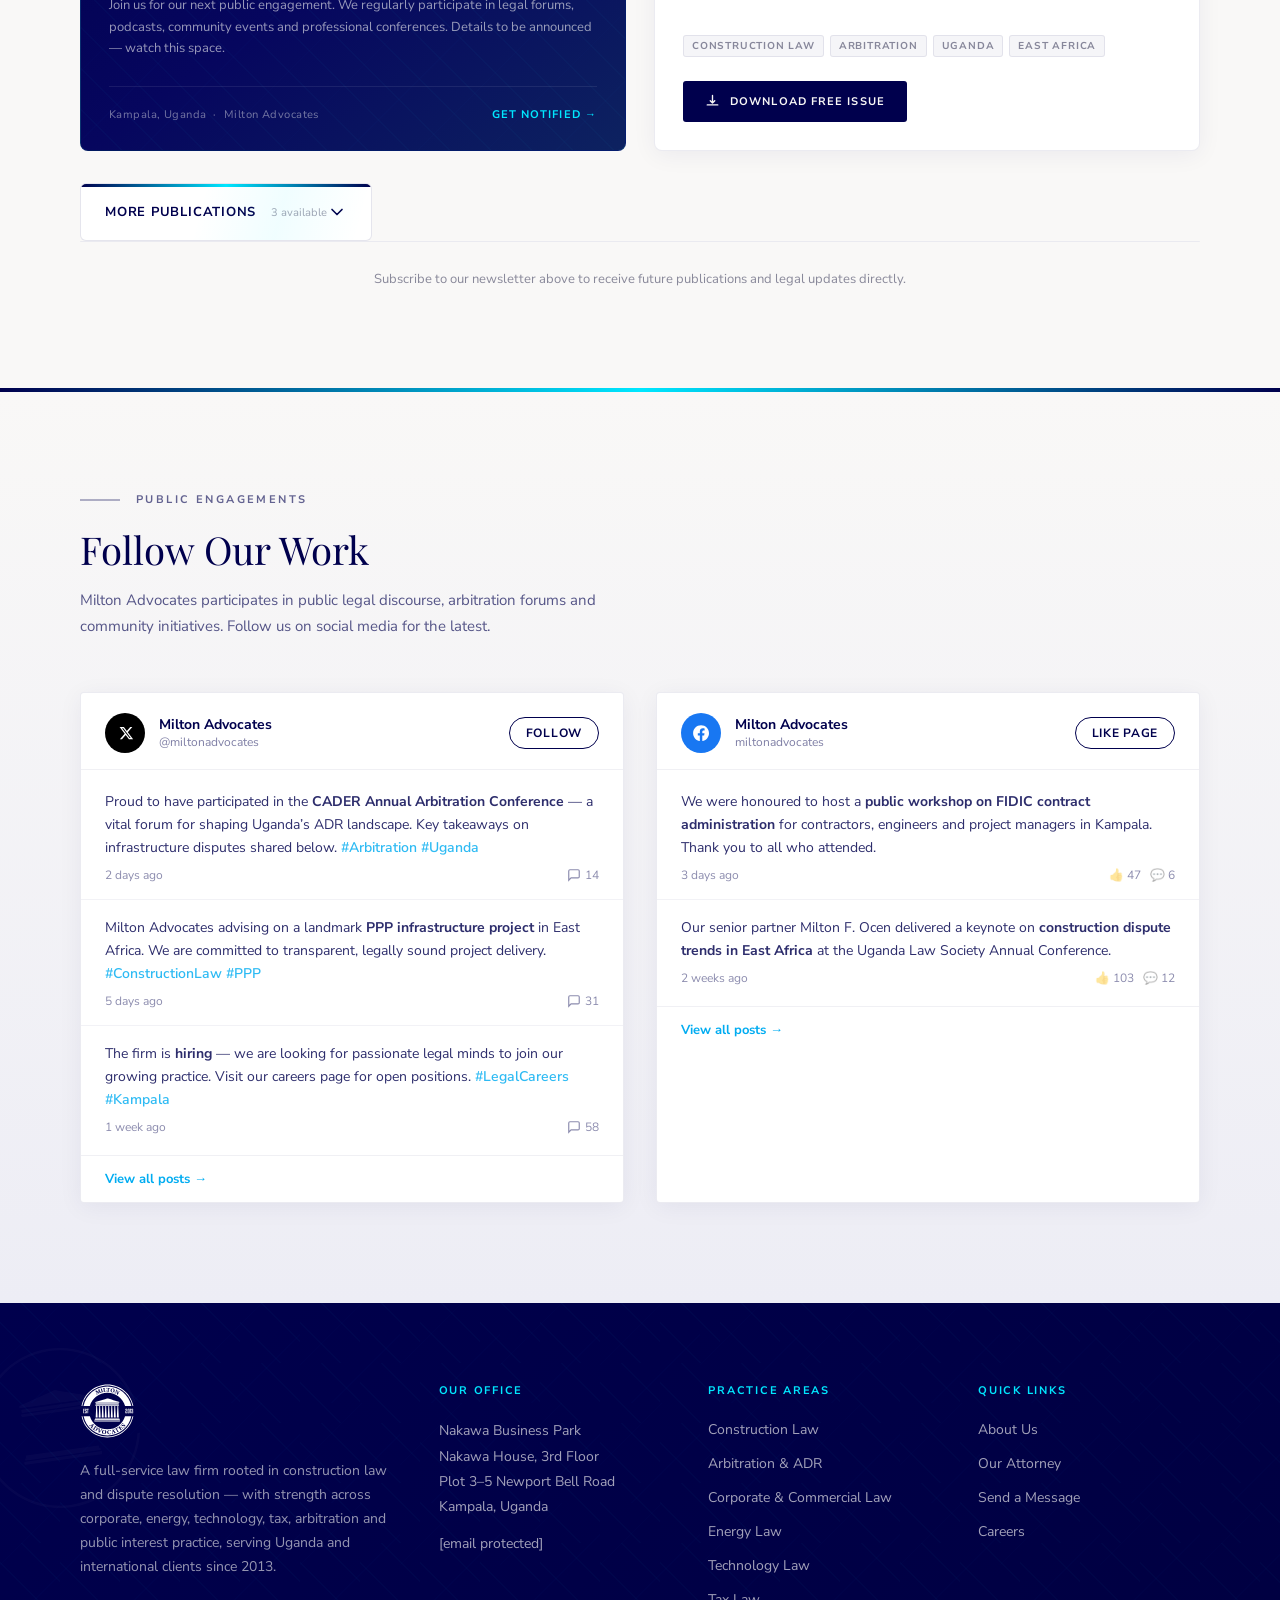
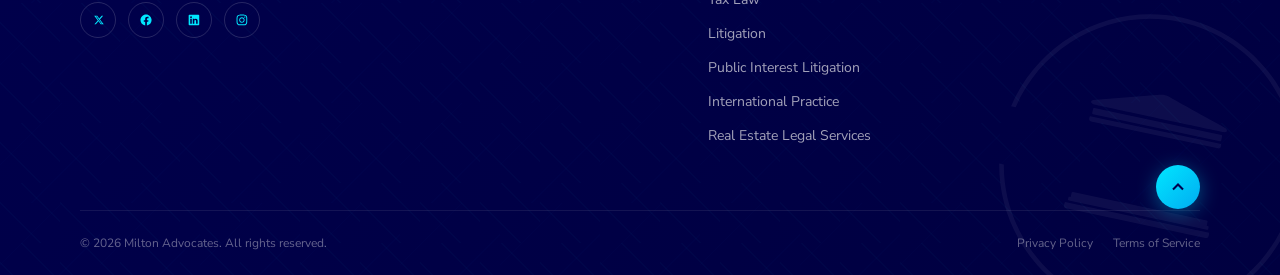
==== commit 41e0b304: "Update index.html" ====
--- a/index.html
+++ b/index.html
@@ -72,9 +72,7 @@
         <div class="hero-cta animate-in animate-in-delay-3">
           <a href="contact.html" class="btn btn-cyan">Get in Touch</a>
           <a href="#practice" class="btn btn-outline-white">Explore Practice Areas</a>
-        </div>
-        <div class="practice-list-item" onclick="openModal('realestate')"><div class="practice-list-icon"><img loading="lazy" src="assets/svgs/re.svg" alt=""/></div><div class="practice-list-text"><h3>Real Estate Legal Services</h3><p>High-value transactions, developments and property acquisitions — full lifecycle coverage.</p></div><span class="practice-list-arrow">&#x203A;</span></div>
-      </div>
+             </div>
     </div>
   </section>
   <div class="section-divider"></div>
--- a/assets/style.css
+++ b/assets/style.css
@@ -64,17 +64,24 @@
 
 /* === NAVBAR === */
 .navbar {
-  position: sticky; top: 0; z-index: 1000; padding: 14px 0;
+  position: fixed; top: 0; left: 0; right: 0; z-index: 1000; padding: 14px 0;
   background: linear-gradient(135deg, var(--navy) 0%, var(--navy-mid) 60%, #0d2260 100%);
   box-shadow: 0 2px 20px rgba(0,0,77,0.4);
-  transition: opacity 0.45s var(--ease), transform 0.45s var(--ease);
+  transition: opacity 0.5s cubic-bezier(0.4,0,0.2,1), transform 0.5s cubic-bezier(0.4,0,0.2,1);
   isolation: isolate;
 }
-.navbar.hide { opacity: 0; transform: translateY(-100%); pointer-events: none; }
-/* Navbar hide only applies on desktop — mobile has its own nav system */
+.navbar.hide {
+  opacity: 0;
+  transform: translateY(-100%);
+  pointer-events: none;
+}
+/* Navbar hide only applies on desktop */
 @media (max-width: 768px) {
   .navbar.hide { opacity: 1 !important; transform: none !important; pointer-events: auto !important; }
 }
+/* Compensate for fixed navbar — push page content down */
+body { padding-top: 90px; }
+@media (max-width: 768px) { body { padding-top: 72px; } }
 /* Navbar animated crosshatch pattern */
 .navbar::before {
   content: ''; position: absolute; inset: 0; pointer-events: none; z-index: 0;
@@ -462,7 +469,6 @@
 .team-member-card:hover > div:first-child img {
   transform: scale(1.04);
 }
-.team-member-badge { position: absolute; top: 16px; right: 16px; background: var(--cyan); color: var(--navy); font-size: 10px; font-weight: 700; letter-spacing: 0.1em; text-transform: uppercase; padding: 4px 10px; border-radius: 20px; z-index: 2; }
 
 /* Expand bar */
 @keyframes lazyFloat {
@@ -1749,11 +1755,11 @@
 .legal-hero-sub { color: rgba(249,248,247,0.7); font-size: 15px; line-height: 1.7; max-width: 540px; }
 .legal-tabs-wrap {
   background: var(--offwhite); border-bottom: 1px solid rgba(0,0,128,0.08);
-  position: sticky; top: 88px; z-index: 100;
-  transition: top 0.45s var(--ease);
+  position: sticky; top: 90px; z-index: 100;
+  transition: top 0.5s cubic-bezier(0.4,0,0.2,1);
 }
 @media (max-width: 768px) {
-  .legal-tabs-wrap { top: 0 !important; transition: none; }
+  .legal-tabs-wrap { top: 72px !important; transition: none; }
 }
 .legal-tabs { display: flex; gap: 0; max-width: 1200px; margin: 0 auto; padding: 0 40px; }
 .legal-tab {
